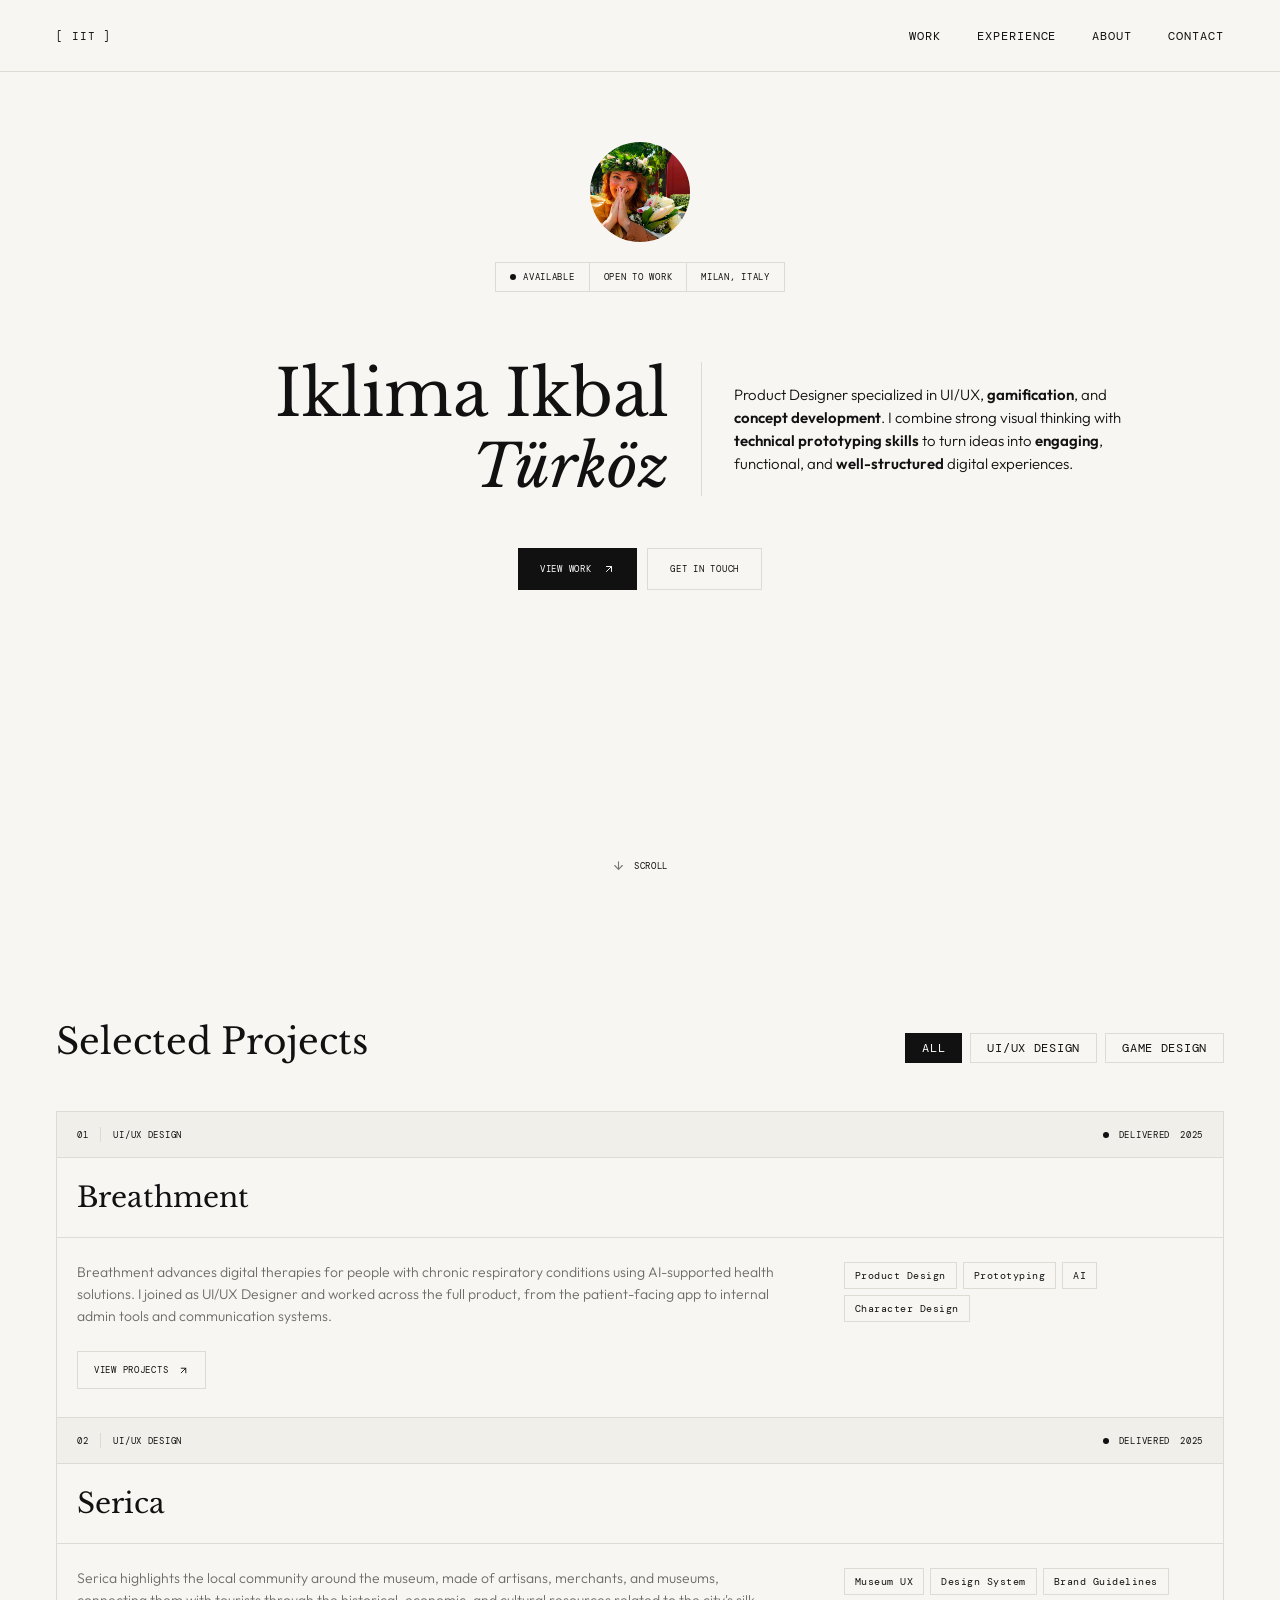
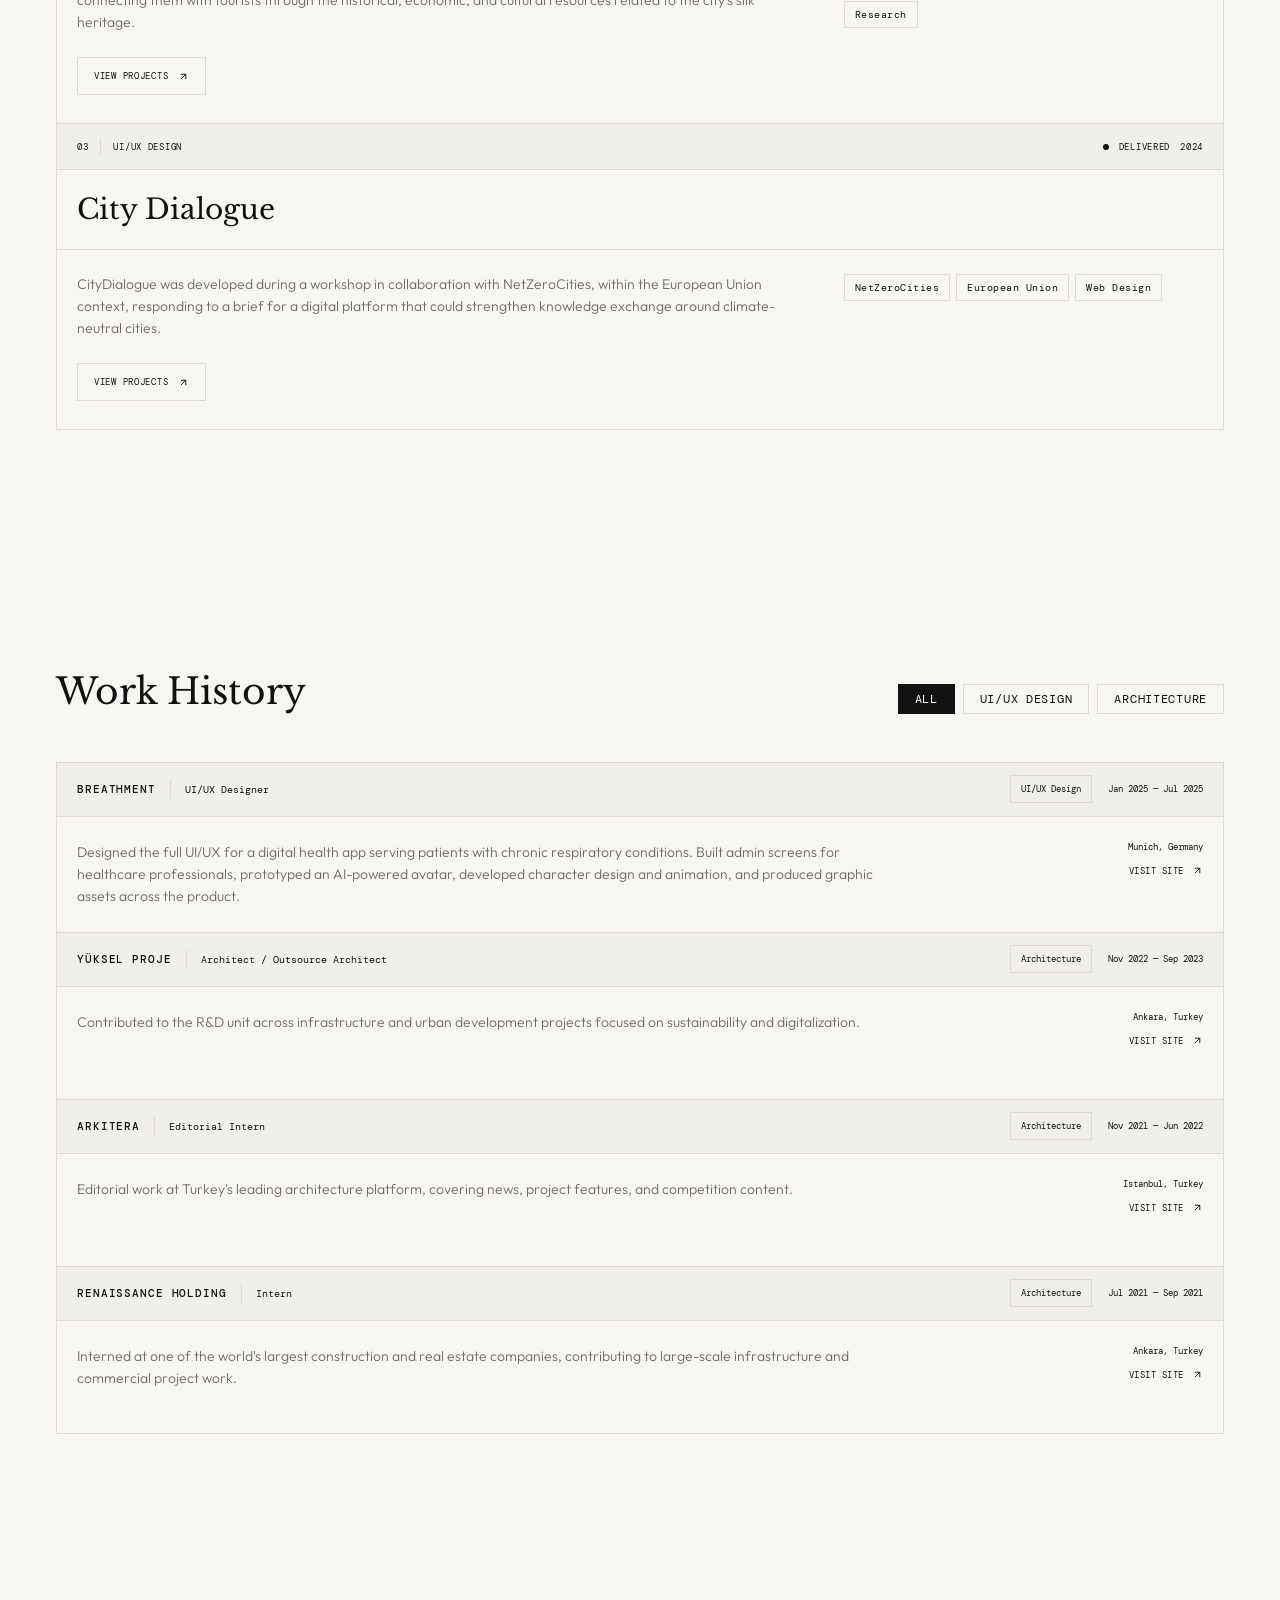
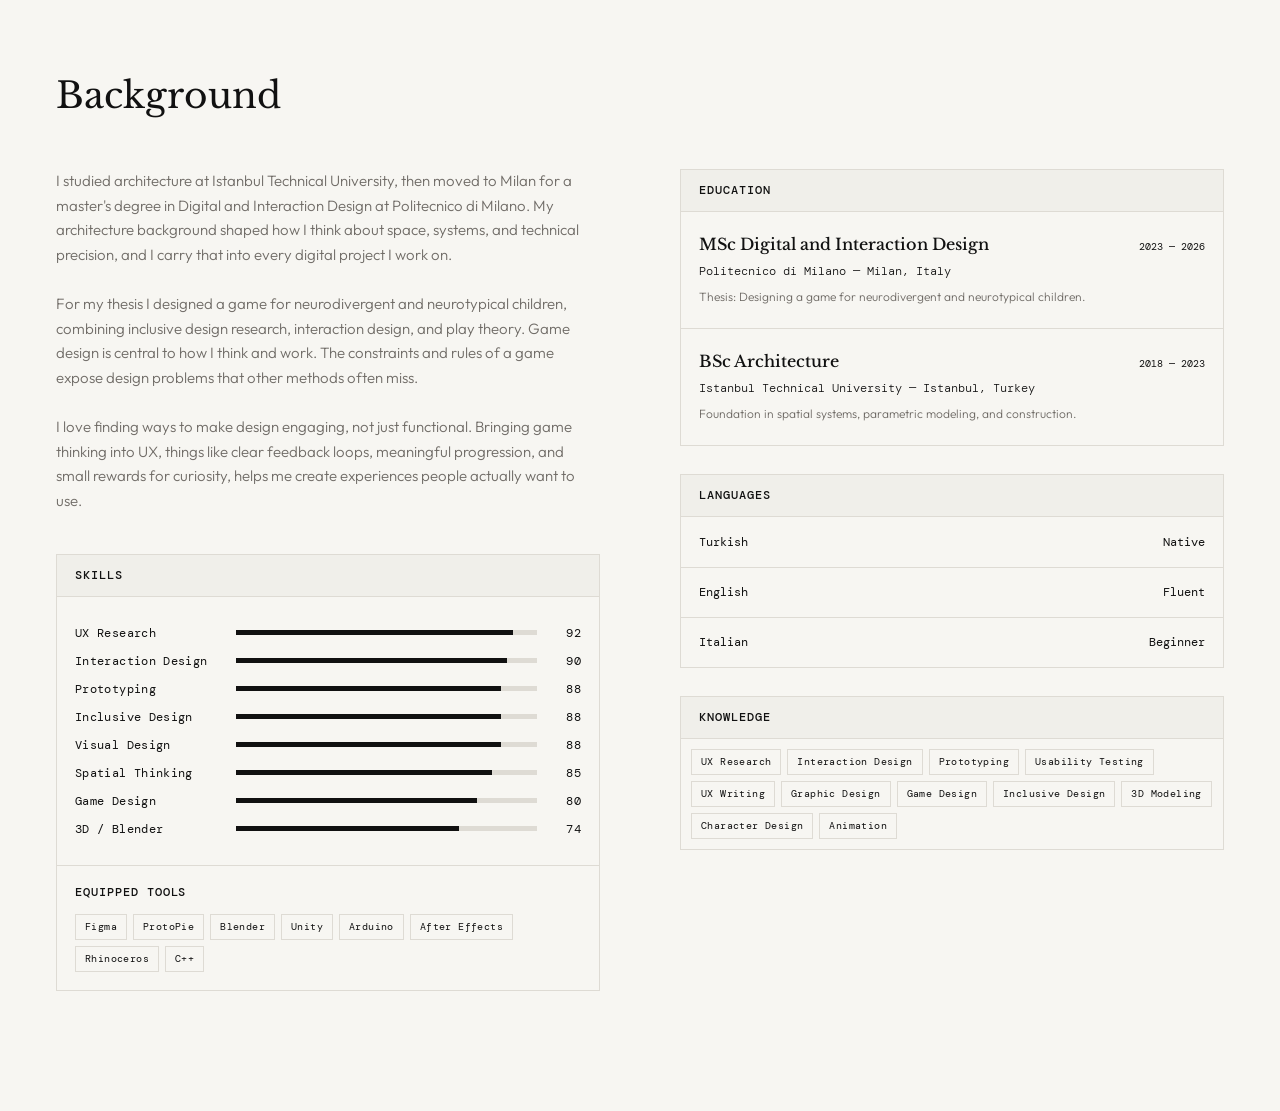
==== index.html @ 7cf670da "Background Completed" ====
<!DOCTYPE html>

<html lang="en">

<head>

  <meta charset="UTF-8">

  <meta
    name="viewport"
    content="width=device-width, initial-scale=1.0"
  >

  <title>Iklima Ikbal Türköz — Product Designer</title>


  <!-- =========================================
       GOOGLE FONTS
       DM Mono = labels, navigation, buttons
       Outfit = body text
       Libre Baskerville = large serif titles
  ========================================== -->

  <link rel="preconnect" href="https://fonts.googleapis.com">

  <link
    rel="preconnect"
    href="https://fonts.gstatic.com"
    crossorigin
  >

  <link
    href="https://fonts.googleapis.com/css2?family=DM+Mono:wght@300;400;500&family=Libre+Baskerville:ital,wght@0,400;0,700;1,400&family=Outfit:wght@300;400;500;600&display=swap"
    rel="stylesheet"
  >


  <!-- Main CSS file -->

  <link
    rel="stylesheet"
    href="css/style.css"
  >

</head>



<body>


  <!-- =========================================
       HEADER / NAVIGATION
  ========================================== -->

  <header class="site-header">

    <a
      href="#home"
      class="site-logo text-mono-small"
    >
      [ IIT ]
    </a>


    <nav class="main-nav">

      <a
        href="#projects"
        class="nav-link"
      >
        Work
      </a>

      <a
        href="#experience"
        class="nav-link"
      >
        Experience
      </a>

      <a
        href="#about"
        class="nav-link"
      >
        About
      </a>

      <a
        href="#contact"
        class="nav-link"
      >
        Contact
      </a>

    </nav>

  </header>



  <!-- =========================================
       MAIN PAGE CONTENT
  ========================================== -->

  <main>


    <!-- =========================================
         HERO SECTION
    ========================================== -->

    <section
      class="hero"
      id="home"
    >


      <!-- =========================
           PROFILE AREA
           Photo + status information
      ========================== -->

      <div class="hero-profile">

        <img
          src="images/profile.jpeg"
          alt="Portrait of Iklima Ikbal Türköz"
          class="profile-image"
        >


        <!--
          All three status labels are inside ONE box.
          The vertical lines are created with CSS.
        -->

        <div class="availability-box text-mono-meta">

          <div class="availability-item">

            <span class="status-dot"></span>

            <span>Available</span>

          </div>


          <div class="availability-item">

            Open to Work

          </div>


          <div class="availability-item">

            Milan, Italy

          </div>

        </div>

      </div>



      <!-- =========================
           HERO MAIN CONTENT
           Name | divider | description
      ========================== -->

      <div class="hero-main">


        <!-- LEFT SIDE: NAME -->

        <div class="hero-name">

          <h1 class="hero-title">

            <span class="first-name">
              Iklima Ikbal
            </span>

            <span class="last-name">
              Türköz
            </span>

          </h1>

        </div>



        <!-- CENTER VERTICAL LINE -->

        <div
          class="hero-divider"
          aria-hidden="true"
        ></div>



        <!-- RIGHT SIDE: INTRODUCTION -->

        <div class="hero-description">

          <p class="body-text">

            Product Designer specialized in UI/UX,
            <strong>gamification</strong>,
            and <strong>concept development</strong>.

            I combine strong visual thinking with
            <strong>technical prototyping skills</strong>
            to turn ideas into
            <strong>engaging</strong>,
            functional, and
            <strong>well-structured</strong>
            digital experiences.

          </p>

        </div>

      </div>



      <!-- =========================
           HERO BUTTONS
      ========================== -->

      <div class="hero-actions">


        <!-- Primary button -->

        <a
          href="#projects"
          class="button button-primary"
        >

          <span>View Work</span>

          <img
            src="images/icons/arrow-up-right.svg"
            alt=""
            class="button-icon"
          >

        </a>



        <!-- Secondary button -->

        <a
          href="#contact"
          class="button button-secondary"
        >

          <span>Get in Touch</span>

        </a>

      </div>



      <!-- =========================
           SCROLL INDICATOR
      ========================== -->

      <a
        href="#projects"
        class="scroll-indicator text-mono-meta"
      >

        <img
          src="images/icons/arrow-down.svg"
          alt=""
          class="scroll-icon"
        >

        <span>Scroll</span>

      </a>


    </section>


<!-- =========================================
     SELECTED PROJECTS SECTION
========================================== -->

<section
  class="projects-section"
  id="projects"
>

  <div class="section-container">


    <!-- =====================================
         SECTION HEADER
         Small label + title + filters
    ====================================== -->

    <div class="projects-header">

      <div class="section-heading">


        <h2 class="section-title">
          Selected Projects
        </h2>

      </div>



      <!--
        These buttons are visual only for now.
        Later we can add JavaScript filtering.
      -->

      <div class="project-filters">

        <button
          class="filter-button active"
          type="button"
        >
          All
        </button>

        <button
          class="filter-button"
          type="button"
        >
          UI/UX Design
        </button>

        <button
          class="filter-button"
          type="button"
        >
          Game Design
        </button>

      </div>

    </div>



    <!-- =====================================
         PROJECT LIST
    ====================================== -->

    <div class="project-list">


      <!-- =================================
           PROJECT 01 — BREATHMENT
      ================================== -->

    <article class="project-card">
    
        <!-- Top metadata row -->
    
        <div class="project-meta">
    
            <div class="project-category text-mono-meta">
    
                <span>01</span>
    
                <span class="meta-divider"></span>
    
                <span>UI/UX Design</span>
    
            </div>
    
    
            <div class="project-status text-mono-meta">
    
                <span class="status-dot"></span>
    
                <span>Delivered</span>
    
                <span>2025</span>
    
            </div>
    
        </div>
    
    
    
        <!-- Project title -->
    
        <div class="project-title-row">
    
            <h3 class="project-title">
                Breathment
            </h3>
    
        </div>
    
    
    
        <!-- Project description + tags -->
    
        <div class="project-content">
    
            <div class="project-description">
    
                <p>
    
                    Breathment advances digital therapies for people with
                    chronic respiratory conditions using AI-supported health
                    solutions.
    
                    I joined as UI/UX Designer and worked across the full
                    product, from the patient-facing app to internal admin
                    tools and communication systems.
    
                </p>
    
    
                <a href="#" class="project-link">
    
                    <span>View Projects</span>
    
                    <svg class="project-link-icon" viewBox="0 0 13 13" aria-hidden="true">
                        <path d="M3.79163 3.79169H9.20829V9.20835" />
                        <path d="M3.79163 9.20835L9.20829 3.79169" />
                    </svg>
    
                </a>
            </div>
    
            <!-- Project tags -->
    
            <div class="project-tags">
    
                <span class="project-tag">
                    Product Design
                </span>
    
                <span class="project-tag">
                    Prototyping
                </span>
    
                <span class="project-tag">
                    AI
                </span>
    
                <span class="project-tag">
                    Character Design
                </span>
    
            </div>
    
        </div>
    
    </article>



      <!-- =================================
           PROJECT 02 — SERICA
      ================================== -->

    <article class="project-card">
    
        <div class="project-meta">
    
            <div class="project-category text-mono-meta">
    
                <span>02</span>
    
                <span class="meta-divider"></span>
    
                <span>UI/UX Design</span>
    
            </div>
    
    
            <div class="project-status text-mono-meta">
    
                <span class="status-dot"></span>
    
                <span>Delivered</span>
    
                <span>2025</span>
    
            </div>
    
        </div>
    
    
        <div class="project-title-row">
    
            <h3 class="project-title">
                Serica
            </h3>
    
        </div>
    
    
        <div class="project-content">
    
            <div class="project-description">
    
                <p>
    
                    Serica highlights the local community around the museum,
                    made of artisans, merchants, and museums, connecting them
                    with tourists through the historical, economic, and
                    cultural resources related to the city's silk heritage.
    
                </p>
    
    
                <a href="#" class="project-link">
    
                    <span>View Projects</span>
    
                    <svg class="project-link-icon" viewBox="0 0 13 13" aria-hidden="true">
                        <path d="M3.79163 3.79169H9.20829V9.20835" />
                        <path d="M3.79163 9.20835L9.20829 3.79169" />
                    </svg>
    
                </a>
            </div>
    
            <div class="project-tags">
    
                <span class="project-tag">
                    Museum UX
                </span>
    
                <span class="project-tag">
                    Design System
                </span>
    
                <span class="project-tag">
                    Brand Guidelines
                </span>
    
                <span class="project-tag">
                    Research
                </span>
    
            </div>
    
        </div>
    
    </article>



      <!-- =================================
           PROJECT 03 — CITY DIALOGUE
      ================================== -->

    <article class="project-card">
    
        <div class="project-meta">
    
            <div class="project-category text-mono-meta">
    
                <span>03</span>
    
                <span class="meta-divider"></span>
    
                <span>UI/UX Design</span>
    
            </div>
    
    
            <div class="project-status text-mono-meta">
    
                <span class="status-dot"></span>
    
                <span>Delivered</span>
    
                <span>2024</span>
    
            </div>
    
        </div>
    
    
        <div class="project-title-row">
    
            <h3 class="project-title">
                City Dialogue
            </h3>
    
        </div>
    
    
        <div class="project-content">
    
            <div class="project-description">
    
                <p>
    
                    CityDialogue was developed during a workshop in
                    collaboration with NetZeroCities, within the European
                    Union context, responding to a brief for a digital
                    platform that could strengthen knowledge exchange around
                    climate-neutral cities.
    
                </p>
    
    
                <a href="#" class="project-link">
    
                    <span>View Projects</span>
    
                    <svg class="project-link-icon" viewBox="0 0 13 13" aria-hidden="true">
                        <path d="M3.79163 3.79169H9.20829V9.20835" />
                        <path d="M3.79163 9.20835L9.20829 3.79169" />
                    </svg>
    
                </a>
            </div>
    
            <div class="project-tags">
    
                <span class="project-tag">
                    NetZeroCities
                </span>
    
                <span class="project-tag">
                    European Union
                </span>
    
                <span class="project-tag">
                    Web Design
                </span>
    
            </div>
    
        </div>
    
    </article>
    
    
    </div>
    
    </div>
    
    </section>


<!-- =========================================
     WORK HISTORY SECTION
========================================== -->

<section
  class="experience-section"
  id="experience"
>

  <div class="section-container">


    <!-- ===============================
         SECTION HEADER
    ================================ -->

    <div class="experience-header">

      <h2 class="section-title">
        Work History
      </h2>


      <!--
        Visual filters only for now.
        Filtering logic can be added later with JavaScript.
      -->

      <div class="experience-filters">

        <button
          class="filter-button active"
          type="button"
        >
          All
        </button>

        <button
          class="filter-button"
          type="button"
        >
          UI/UX Design
        </button>

        <button
          class="filter-button"
          type="button"
        >
          Architecture
        </button>

      </div>

    </div>



    <!-- ===============================
         EXPERIENCE LIST
    ================================ -->

    <div class="experience-list">


      <!-- =============================
           EXPERIENCE 01 — BREATHMENT
      ============================== -->

      <article class="experience-item">


        <!-- Top row -->

        <div class="experience-meta">

          <div class="experience-role">

            <span class="experience-company">
              Breathment
            </span>

            <span class="experience-divider"></span>

            <span class="experience-position">
              UI/UX Designer
            </span>

          </div>


          <div class="experience-date">

            <span class="experience-tag">
              UI/UX Design
            </span>

            <span>
              Jan 2025 — Jul 2025
            </span>

          </div>

        </div>



        <!-- Bottom row -->

        <div class="experience-content">

          <p class="experience-description">

            Designed the full UI/UX for a digital health app serving
            patients with chronic respiratory conditions.

            Built admin screens for healthcare professionals,
            prototyped an AI-powered avatar, developed character design
            and animation, and produced graphic assets across the product.

          </p>


          <div class="experience-side">

            <span class="experience-location">
              Munich, Germany
            </span>

            <a
              href="#"
              class="experience-link"
            >

              <span>Visit Site</span>

<svg
  class="experience-link-icon"
  viewBox="0 0 13 13"
  aria-hidden="true"
>
  <path
    d="M3.79163 3.79169H9.20829V9.20835"
  />
  <path
    d="M3.79163 9.20835L9.20829 3.79169"
  />
</svg>
            </a>

          </div>

        </div>

      </article>



      <!-- =============================
           EXPERIENCE 02 — YÜKSEL PROJE
      ============================== -->

      <article class="experience-item">

        <div class="experience-meta">

          <div class="experience-role">

            <span class="experience-company">
              Yüksel Proje
            </span>

            <span class="experience-divider"></span>

            <span class="experience-position">
              Architect / Outsource Architect
            </span>

          </div>


          <div class="experience-date">

            <span class="experience-tag">
              Architecture
            </span>

            <span>
              Nov 2022 — Sep 2023
            </span>

          </div>

        </div>


        <div class="experience-content">

          <p class="experience-description">

            Contributed to the R&D unit across infrastructure and urban
            development projects focused on sustainability and digitalization.

          </p>


          <div class="experience-side">

            <span class="experience-location">
              Ankara, Turkey
            </span>

            <a
              href="#"
              class="experience-link"
            >

              <span>Visit Site</span>

<svg
  class="experience-link-icon"
  viewBox="0 0 13 13"
  aria-hidden="true"
>
  <path
    d="M3.79163 3.79169H9.20829V9.20835"
  />
  <path
    d="M3.79163 9.20835L9.20829 3.79169"
  />
</svg>

            </a>

          </div>

        </div>

      </article>



      <!-- =============================
           EXPERIENCE 03 — ARKITERA
      ============================== -->

      <article class="experience-item">

        <div class="experience-meta">

          <div class="experience-role">

            <span class="experience-company">
              Arkitera
            </span>

            <span class="experience-divider"></span>

            <span class="experience-position">
              Editorial Intern
            </span>

          </div>


          <div class="experience-date">

            <span class="experience-tag">
              Architecture
            </span>

            <span>
              Nov 2021 — Jun 2022
            </span>

          </div>

        </div>


        <div class="experience-content">

          <p class="experience-description">

            Editorial work at Turkey's leading architecture platform,
            covering news, project features, and competition content.

          </p>


          <div class="experience-side">

            <span class="experience-location">
              Istanbul, Turkey
            </span>

            <a
              href="#"
              class="experience-link"
            >

              <span>Visit Site</span>

<svg
  class="experience-link-icon"
  viewBox="0 0 13 13"
  aria-hidden="true"
>
  <path
    d="M3.79163 3.79169H9.20829V9.20835"
  />
  <path
    d="M3.79163 9.20835L9.20829 3.79169"
  />
</svg>

            </a>

          </div>

        </div>

      </article>



      <!-- =============================
           EXPERIENCE 04 — RENAISSANCE
      ============================== -->

      <article class="experience-item">

        <div class="experience-meta">

          <div class="experience-role">

            <span class="experience-company">
              Renaissance Holding
            </span>

            <span class="experience-divider"></span>

            <span class="experience-position">
              Intern
            </span>

          </div>


          <div class="experience-date">

            <span class="experience-tag">
              Architecture
            </span>

            <span>
              Jul 2021 — Sep 2021
            </span>

          </div>

        </div>


        <div class="experience-content">

          <p class="experience-description">

            Interned at one of the world's largest construction and real
            estate companies, contributing to large-scale infrastructure
            and commercial project work.

          </p>


          <div class="experience-side">

            <span class="experience-location">
              Ankara, Turkey
            </span>

            <a
              href="#"
              class="experience-link"
            >

              <span>Visit Site</span>

                <svg class="experience-link-icon" viewBox="0 0 13 13" aria-hidden="true">
                    <path d="M3.79163 3.79169H9.20829V9.20835" />
                    <path d="M3.79163 9.20835L9.20829 3.79169" />
                </svg>

            </a>

          </div>

        </div>

      </article>


    </div>

  </div>

</section>


<!-- =========================================
     BACKGROUND SECTION
========================================== -->

<section
  class="background-section"
  id="about"
>

  <div class="section-container">


    <!-- ===============================
         SECTION TITLE
    ================================ -->

    <h2 class="section-title background-title">
      Background
    </h2>



    <!-- ===============================
         TWO-COLUMN BACKGROUND LAYOUT

         LEFT:
         About text + skills

         RIGHT:
         Education + languages + knowledge
    ================================ -->

    <div class="background-grid">


      <!-- =====================================
           LEFT COLUMN
      ====================================== -->

      <div class="background-left">


        <!-- ===============================
             ABOUT TEXT
        ================================ -->

        <div class="about-copy">

          <p>
            I studied architecture at Istanbul Technical University,
            then moved to Milan for a master's degree in Digital and
            Interaction Design at Politecnico di Milano. My architecture
            background shaped how I think about space, systems, and
            technical precision, and I carry that into every digital
            project I work on.
          </p>

          <p>
            For my thesis I designed a game for neurodivergent and
            neurotypical children, combining inclusive design research,
            interaction design, and play theory. Game design is central
            to how I think and work. The constraints and rules of a game
            expose design problems that other methods often miss.
          </p>

          <p>
            I love finding ways to make design engaging, not just
            functional. Bringing game thinking into UX, things like
            clear feedback loops, meaningful progression, and small
            rewards for curiosity, helps me create experiences people
            actually want to use.
          </p>

        </div>



        <!-- ===============================
             SKILLS CARD
        ================================ -->

        <div class="info-card skills-card">


          <!-- Card header -->

          <div class="info-card-header">
            Skills
          </div>



          <!-- Skill rows -->

          <div class="skills-list">


            <!--
              --skill-level controls the bar width.

              This keeps the HTML structure reusable:
              only the data changes.
            -->

            <div
              class="skill-row"
              style="--skill-level: 92%;"
            >

              <span class="skill-name">
                UX Research
              </span>

              <div class="skill-track">
                <div class="skill-bar"></div>
              </div>

              <span class="skill-value">
                92
              </span>

            </div>



            <div
              class="skill-row"
              style="--skill-level: 90%;"
            >

              <span class="skill-name">
                Interaction Design
              </span>

              <div class="skill-track">
                <div class="skill-bar"></div>
              </div>

              <span class="skill-value">
                90
              </span>

            </div>



            <div
              class="skill-row"
              style="--skill-level: 88%;"
            >

              <span class="skill-name">
                Prototyping
              </span>

              <div class="skill-track">
                <div class="skill-bar"></div>
              </div>

              <span class="skill-value">
                88
              </span>

            </div>



            <div
              class="skill-row"
              style="--skill-level: 88%;"
            >

              <span class="skill-name">
                Inclusive Design
              </span>

              <div class="skill-track">
                <div class="skill-bar"></div>
              </div>

              <span class="skill-value">
                88
              </span>

            </div>



            <div
              class="skill-row"
              style="--skill-level: 88%;"
            >

              <span class="skill-name">
                Visual Design
              </span>

              <div class="skill-track">
                <div class="skill-bar"></div>
              </div>

              <span class="skill-value">
                88
              </span>

            </div>



            <div
              class="skill-row"
              style="--skill-level: 85%;"
            >

              <span class="skill-name">
                Spatial Thinking
              </span>

              <div class="skill-track">
                <div class="skill-bar"></div>
              </div>

              <span class="skill-value">
                85
              </span>

            </div>



            <div
              class="skill-row"
              style="--skill-level: 80%;"
            >

              <span class="skill-name">
                Game Design
              </span>

              <div class="skill-track">
                <div class="skill-bar"></div>
              </div>

              <span class="skill-value">
                80
              </span>

            </div>



            <div
              class="skill-row"
              style="--skill-level: 74%;"
            >

              <span class="skill-name">
                3D / Blender
              </span>

              <div class="skill-track">
                <div class="skill-bar"></div>
              </div>

              <span class="skill-value">
                74
              </span>

            </div>

          </div>



          <!-- ===============================
               TOOLS
          ================================ -->

          <div class="tools-area">

            <h3 class="card-subheading">
              Equipped Tools
            </h3>

            <div class="tag-list">

              <span class="info-tag">Figma</span>
              <span class="info-tag">ProtoPie</span>
              <span class="info-tag">Blender</span>
              <span class="info-tag">Unity</span>
              <span class="info-tag">Arduino</span>
              <span class="info-tag">After Effects</span>
              <span class="info-tag">Rhinoceros</span>
              <span class="info-tag">C++</span>

            </div>

          </div>

        </div>

      </div>



      <!-- =====================================
           RIGHT COLUMN
      ====================================== -->

      <div class="background-right">


        <!-- =================================
             EDUCATION
        ================================== -->

        <div class="info-card">

          <div class="info-card-header">
            Education
          </div>


          <div class="education-list">


            <!-- Education item 01 -->

            <article class="education-item">

              <div class="education-heading">

                <h3>
                  MSc Digital and Interaction Design
                </h3>

                <span class="education-year">
                  2023 — 2026
                </span>

              </div>


              <p class="education-school">
                Politecnico di Milano — Milan, Italy
              </p>

              <p class="education-description">
                Thesis: Designing a game for neurodivergent and
                neurotypical children.
              </p>

            </article>



            <!-- Education item 02 -->

            <article class="education-item">

              <div class="education-heading">

                <h3>
                  BSc Architecture
                </h3>

                <span class="education-year">
                  2018 — 2023
                </span>

              </div>


              <p class="education-school">
                Istanbul Technical University — Istanbul, Turkey
              </p>

              <p class="education-description">
                Foundation in spatial systems, parametric modeling,
                and construction.
              </p>

            </article>

          </div>

        </div>



        <!-- =================================
             LANGUAGES
        ================================== -->

        <div class="info-card">

          <div class="info-card-header">
            Languages
          </div>


          <div class="language-list">

            <div class="language-row">

              <span>
                Turkish
              </span>

              <span>
                Native
              </span>

            </div>


            <div class="language-row">

              <span>
                English
              </span>

              <span>
                Fluent
              </span>

            </div>


            <div class="language-row">

              <span>
                Italian
              </span>

              <span>
                Beginner
              </span>

            </div>

          </div>

        </div>



        <!-- =================================
             KNOWLEDGE
        ================================== -->

        <div class="info-card">

          <div class="info-card-header">
            Knowledge
          </div>


          <div class="knowledge-content">

            <div class="tag-list">

              <span class="info-tag">UX Research</span>
              <span class="info-tag">Interaction Design</span>
              <span class="info-tag">Prototyping</span>
              <span class="info-tag">Usability Testing</span>
              <span class="info-tag">UX Writing</span>
              <span class="info-tag">Graphic Design</span>
              <span class="info-tag">Game Design</span>
              <span class="info-tag">Inclusive Design</span>
              <span class="info-tag">3D Modeling</span>
              <span class="info-tag">Character Design</span>
              <span class="info-tag">Animation</span>

            </div>

          </div>

        </div>

      </div>

    </div>

  </div>

</section>


  </main>


</body>

</html>
---- css/style.css ----
/* ==========================================================
   01 — DESIGN VARIABLES

   Global project values live here.
   Fonts, colors, maximum widths etc.

   Changing a value here can affect the entire website.
========================================================== */

:root {

  /* ---------- FONT FAMILIES ---------- */

  --font-serif: "Libre Baskerville", serif;
  --font-sans: "Outfit", sans-serif;
  --font-mono: "DM Mono", monospace;


  /* ---------- COLORS ---------- */

  --color-background: #f7f6f2;
  --color-text: #111111;
  --color-muted: #111111;
  --color-border: #dedbd4;
  --color-white: #ffffff;
  --color-card-header: #F0EFEA;


  /* ---------- LAYOUT ---------- */

  --page-padding: 56px;
  --content-width: 1180px;

}



/* ==========================================================
   02 — BASIC RESET

   Removes browser default styling that can create
   unexpected spacing.
========================================================== */

* {
  box-sizing: border-box;
}


html {
  scroll-behavior: smooth;
}


body {

  margin: 0;

  background-color: var(--color-background);

  color: var(--color-text);

  font-family: var(--font-sans);

}


a {

  color: inherit;

  text-decoration: none;

}


img {

  display: block;

}



/* ==========================================================
   03 — TYPOGRAPHY SYSTEM

   These are reusable typography classes.

   Instead of connecting one font size directly to one
   specific element, we create reusable text styles.
========================================================== */


/* Small DM Mono
   Used for logo / initials */

.text-mono-small {

  font-family: var(--font-mono);

  font-size: 11px;

  font-weight: 400;

  letter-spacing: 0.08em;

  text-transform: uppercase;

}


/* Very small DM Mono
   Used for status information and scroll */

.text-mono-meta {

  font-family: var(--font-mono);

  font-size: 9px;

  font-weight: 400;

  letter-spacing: 0.08em;

  text-transform: uppercase;

}


/* Standard body copy
   Uses Outfit */

.body-text {

  margin: 0;

  font-family: var(--font-sans);

  font-size: 15px;

  font-weight: 300;

  line-height: 1.55;

}


.body-text strong {

  font-weight: 600;

}



/* ==========================================================
   04 — HEADER
========================================================== */

.site-header {
  width: 100%;
  height: 72px;

  padding-left: var(--page-padding);
  padding-right: var(--page-padding);

  display: flex;
  align-items: center;
  justify-content: space-between;

  /* Keep the navigation visible while scrolling */
  position: sticky;
  top: 0;

  /* Make sure it stays above the page content */
  z-index: 1000;

  /* Prevent content from being visible behind the navbar */
  background-color: var(--color-background);

  /* Very subtle line from the Figma design */
  border-bottom: 1px solid var(--color-border);
}


/* Logo / initials on the left */

.site-logo {

  white-space: nowrap;

}


/* Navigation container */

.main-nav {

  display: flex;

  align-items: center;

  gap: 36px;

}


/* Individual navigation items */

.nav-link {

  font-family: var(--font-mono);

  font-size: 12px;

  font-weight: 400;

  letter-spacing: 0.08em;

  text-transform: uppercase;

  transition: opacity 0.2s ease;

}


.nav-link:hover {

  opacity: 0.5;

}



/* ==========================================================
   05 — HERO SECTION

   The entire first screen.
========================================================== */

.hero {

  width: 100%;

  min-height: calc(100vh - 72px);

  padding:

    70px

    var(--page-padding)

    28px;

  display: flex;

  flex-direction: column;

  align-items: center;

}



/* ==========================================================
   06 — PROFILE + AVAILABILITY
========================================================== */

.hero-profile {

  display: flex;

  flex-direction: column;

  align-items: center;

}



/* Circular profile image */

.profile-image {

  width: 100px;

  height: 100px;

  border-radius: 50%;

  object-fit: cover;

}



/* ----------------------------------------------------------
   AVAILABILITY BOX

   Important:
   All three items are inside ONE rectangle.

   AVAILABLE | OPEN TO WORK | MILAN, ITALY
---------------------------------------------------------- */



.availability-box {

  margin-top: 20px;

  display: flex;

  align-items: stretch;

  border: 1px solid var(--color-border);

}


/* Each individual item */

.availability-item {

  min-height: 28px;

  padding: 0 14px;

  display: flex;

  align-items: center;

  justify-content: center;

  gap: 7px;

  white-space: nowrap;

}


/* Creates vertical divider between items */

.availability-item + .availability-item {

  border-left: 1px solid var(--color-border);

}


/* Small dot before AVAILABLE */

.status-dot {

  width: 6px;

  height: 6px;

  background-color: var(--color-text);

  border-radius: 50%;

  flex-shrink: 0;

}



/* ==========================================================
   07 — HERO MAIN CONTENT

   Layout:

   NAME        |      DESCRIPTION

   This grid controls the relationship between
   the name, vertical line and body copy.
========================================================== */

.hero-main {
  width: 100%;
  max-width: var(--content-width);

  margin-top: 70px;

  display: grid;

  /*
    Left column takes the space it needs.
    Middle column is the divider.
    Right column holds the description.
  */

  grid-template-columns:
    minmax(0, 1fr)
    1px
    minmax(360px, 0.8fr);

  column-gap: 32px;

  align-items: center;
}

/* ==========================================================
   08 — HERO NAME
========================================================== */

.hero-name {
  width: fit-content;

  justify-self: end;
}



/* Main H1 */

.hero-title {

  margin: 0;

  font-family: var(--font-serif);

  font-weight: 400;

  line-height: 0.98;

}



/* "Iklima Ikbal"

   Kept on one line on desktop.
*/

.first-name {

  display: block;

  white-space: nowrap;

  font-size: clamp(52px, 5vw, 78px);

}



/* "Türköz"

   Important:
   It is aligned to the RIGHT side of
   the same name container.
*/

.last-name {

  display: block;

  margin-top: 12px;

  text-align: right;

  font-size: clamp(48px, 4.6vw, 72px);

  font-style: italic;

  color: var(--color-muted);

}



/* ==========================================================
   09 — VERTICAL DIVIDER

   The line between name and description.
========================================================== */

.hero-divider {

  width: 1px;

  height: 134px;

  background-color: var(--color-border);

}



/* ==========================================================
   10 — HERO DESCRIPTION
========================================================== */

.hero-description {

  max-width: 410px;

}



/* ==========================================================
   11 — HERO ACTION BUTTONS
========================================================== */

.hero-actions {

  margin-top: 52px;

  display: flex;

  align-items: center;

  gap: 10px;

}



/* Shared button properties */

.button {

  min-height: 42px;

  padding: 0 22px;

  display: inline-flex;

  align-items: center;

  justify-content: center;

  gap: 12px;

  font-family: var(--font-mono);

  font-size: 9px;

  font-weight: 400;

  letter-spacing: 0.08em;

  text-transform: uppercase;

  transition:

    opacity 0.2s ease,

    background-color 0.2s ease;

}



/* Black button */

.button-primary {

  background-color: var(--color-text);

  color: var(--color-white);

}



/* White / outlined button */

.button-secondary {

  border: 1px solid var(--color-border);

}



/* SVG icon inside button */

.button-icon {

  width: 12px;

  height: 12px;

}



/* Button hover */

.button:hover {

  opacity: 0.65;

}



/* ==========================================================
   12 — SCROLL INDICATOR
========================================================== */

.scroll-indicator {

  margin-top: auto;

  padding-top: 50px;

  display: flex;

  align-items: center;

  gap: 9px;

  transition: opacity 0.2s ease;

}


.scroll-indicator:hover {

  opacity: 0.5;

}


/* Down arrow SVG */

.scroll-icon {

  width: 13px;

  height: 13px;

}



/* ==========================================================
   13 — TABLET / SMALL SCREEN

   We will improve responsive behavior later.
   For now this prevents the desktop design from breaking.
========================================================== */

@media (max-width: 900px) {

  :root {

    --page-padding: 28px;

  }


  .hero-main {

    grid-template-columns: 1fr;

    max-width: 640px;

    row-gap: 30px;

  }


  .hero-divider {

    width: 100%;

    height: 1px;

  }


  .hero-description {

    max-width: 100%;

  }


  .first-name {

    white-space: normal;

  }

  .projects-header {
  align-items: flex-start;
  flex-direction: column;
  gap: 24px;
}


.project-content {

  grid-template-columns: 1fr;

  row-gap: 28px;

}

.background-grid {
  grid-template-columns: 1fr;

  row-gap: 48px;
}


.about-copy {
  max-width: 100%;
}



}



/* ==========================================================
   14 — MOBILE

   This is only a basic first version.
   We will design the real mobile layout later.
========================================================== */

@media (max-width: 600px) {

  :root {

    --page-padding: 20px;

  }


  .site-header {

    height: auto;

    padding-top: 20px;

    padding-bottom: 20px;

  }


  .main-nav {

    gap: 15px;

  }


  .nav-link {

    font-size: 7px;

  }


  .hero {

    padding-top: 50px;

  }


  .availability-item {

    padding-left: 8px;

    padding-right: 8px;

  }


  .text-mono-meta {

    font-size: 7px;

  }


  .first-name {

    font-size: 46px;

  }


  .last-name {

    font-size: 42px;

  }

.projects-section {

  padding-top: 80px;

}


.project-filters {

  width: 100%;

  flex-wrap: wrap;

}


.project-meta {

  padding-left: 14px;
  padding-right: 14px;

}


.project-title-row {

  padding-left: 14px;
  padding-right: 14px;

}


.project-content {

  padding-left: 14px;
  padding-right: 14px;

}

.background-section {
  padding-top: 80px;
}


.skill-row {
  grid-template-columns:
    110px
    minmax(70px, 1fr)
    24px;

  column-gap: 10px;
}


.education-heading {
  align-items: flex-start;

  flex-direction: column;

  gap: 8px;
}

}

/* ==========================================================
   15 — SELECTED PROJECTS SECTION
========================================================== */

.projects-section {

  width: 100%;

  padding:
    120px
    var(--page-padding);

}



/* Main content width

   We reuse the same width logic used in the hero.
*/

.section-container {

  width: 100%;

  max-width: var(--content-width);

  margin: 0 auto;

}



/* ==========================================================
   16 — PROJECTS HEADER

   Left:
   [02] WORK
   Selected Projects

   Right:
   Filter buttons
========================================================== */

.projects-header {

  display: flex;

  align-items: flex-end;

  justify-content: space-between;

  margin-bottom: 48px;

}






/* Main section title */

.section-title {

  margin: 0;

  font-family: var(--font-serif);

  font-size: 36px;

  font-weight: 400;

  line-height: 1.2;

}



/* ==========================================================
   17 — FILTER BUTTONS
========================================================== */

.project-filters {

  display: flex;

  align-items: center;

  gap: 8px;

}



/* Shared filter button */

.filter-button {

  min-height: 30px;

  padding: 0 16px;

  border: 1px solid var(--color-border);

  background-color: transparent;

  color: var(--color-text);

  font-family: var(--font-mono);

  font-size: 12px;

  letter-spacing: 0.06em;

  text-transform: uppercase;

  cursor: pointer;

}



/* Active filter */

.filter-button.active {

  background-color: var(--color-text);

  color: var(--color-white);

  border-color: var(--color-text);

}



/* ==========================================================
   18 — PROJECT LIST
========================================================== */

.project-list {

  width: 100%;

  border-top: 1px solid var(--color-border);

  border-left: 1px solid var(--color-border);

  border-right: 1px solid var(--color-border);

}



/* ==========================================================
   19 — PROJECT CARD

   Each project uses the SAME HTML structure.

   This is one of the most important reusable patterns
   in this section.
========================================================== */

.project-card {

  width: 100%;

  border-bottom: 1px solid var(--color-border);

}



/* ==========================================================
   20 — PROJECT META ROW

   Example:

   01 | UI/UX DESIGN                ● DELIVERED 2025
========================================================== */

.project-meta {

  min-height: 46px;

  padding:
    0
    20px;

  display: flex;

  align-items: center;

  justify-content: space-between;

  border-bottom: 1px solid var(--color-border);

  

}



/* Left metadata */

.project-category {

  display: flex;

  align-items: center;

  gap: 12px;

}



/* Small vertical line */

.meta-divider {

  width: 1px;

  height: 15px;

  background-color: var(--color-border);

}



/* Right metadata */

.project-status {

  display: flex;

  align-items: center;

  gap: 10px;

}



/* ==========================================================
   21 — PROJECT TITLE
========================================================== */

.project-title-row {

  padding:
    22px
    20px;

  border-bottom: 1px solid var(--color-border);

}



/* Project title uses Libre Baskerville */

.project-title {

  margin: 0;

  font-family: var(--font-serif);

  font-size: 28px;

  font-weight: 400;

}



/* ==========================================================
   22 — PROJECT CONTENT

   Left:
   description + button

   Right:
   tags
========================================================== */

.project-content {

  padding:
    24px
    20px
    28px;

  display: grid;

  grid-template-columns:
    minmax(0, 1.6fr)
    minmax(280px, 0.8fr);

  column-gap: 48px;

}



/* ==========================================================
   23 — PROJECT DESCRIPTION
========================================================== */

.project-description {

  max-width: 700px;

}



.project-description p {

  margin:
    0
    0
    24px;

  font-family: var(--font-sans);

  font-size: 14px;

  font-weight: 300;

  line-height: 1.55;

  color: #6f6b66;

}



/* ==========================================================
   24 — PROJECT LINK BUTTON
========================================================== */

.project-link {

  min-height: 38px;

  padding: 0 16px;

  display: inline-flex;

  align-items: center;

  gap: 10px;

  border: 1px solid var(--color-border);

  font-family: var(--font-mono);

  font-size: 9px;

  letter-spacing: 0.08em;

  text-transform: uppercase;

  transition:
    background-color 0.2s ease,
    color 0.2s ease;

}



/* Project link SVG */

.project-link-icon {
  width: 11px;
  height: 11px;

  fill: none;
  stroke: currentColor;

  stroke-width: 1.08333;
  stroke-linecap: round;
  stroke-linejoin: round;

  flex-shrink: 0;
}



/* Hover */

.project-link:hover {

  background-color: var(--color-text);

  color: var(--color-white);

}



/* ==========================================================
   25 — PROJECT TAGS
========================================================== */

.project-tags {

  display: flex;

  align-content: flex-start;

  align-items: flex-start;

  flex-wrap: wrap;

  gap: 6px;

}



/* Individual tag */

.project-tag {

  min-height: 27px;

  padding:
    0
    10px;

  display: inline-flex;

  align-items: center;

  border: 1px solid var(--color-border);

  font-family: var(--font-mono);

  font-size: 10px;

  letter-spacing: 0.05em;

}

.project-meta {
  background-color: #F0EFEA;
}

/* ==========================================================
   26 — WORK HISTORY SECTION
========================================================== */

.experience-section {
  width: 100%;

  padding:
    120px
    var(--page-padding);
}


/* ==========================================================
   27 — WORK HISTORY HEADER
========================================================== */

.experience-header {
  display: flex;
  align-items: flex-end;
  justify-content: space-between;

  margin-bottom: 48px;
}


.experience-filters {
  display: flex;
  align-items: center;

  gap: 8px;
}


/* ==========================================================
   28 — EXPERIENCE LIST
========================================================== */

.experience-list {
  width: 100%;

  border-top: 1px solid var(--color-border);
  border-left: 1px solid var(--color-border);
  border-right: 1px solid var(--color-border);
}


/* ==========================================================
   29 — EXPERIENCE ITEM
========================================================== */

.experience-item {
  width: 100%;

  border-bottom: 1px solid var(--color-border);
}


/* ==========================================================
   30 — EXPERIENCE TOP ROW
========================================================== */

.experience-meta {
  min-height: 54px;

  padding:
    0
    20px;

  display: flex;
  align-items: center;
  justify-content: space-between;

  background-color:  #F0EFEA;

  border-bottom: 1px solid var(--color-border);
}


.experience-role {
  display: flex;
  align-items: center;

  gap: 14px;
}


.experience-company {
  font-family: var(--font-mono);

  font-size: 11px;
  font-weight: 500;

  letter-spacing: 0.08em;

  text-transform: uppercase;
}


.experience-divider {
  width: 1px;
  height: 19px;

  background-color: var(--color-border);
}


.experience-position {
  font-family: var(--font-mono);

  font-size: 10px;

  color: var(--color-muted);
}


.experience-date {
  display: flex;
  align-items: center;

  gap: 16px;

  font-family: var(--font-mono);

  font-size: 9px;

  color: var(--color-muted);
}


.experience-tag {
  min-height: 28px;

  padding:
    0
    10px;

  display: inline-flex;
  align-items: center;

  border: 1px solid var(--color-border);

  color: var(--color-muted);
}


/* ==========================================================
   31 — EXPERIENCE CONTENT ROW
========================================================== */

.experience-content {
  min-height: 112px;

  padding:
    24px
    20px;

  display: grid;

  grid-template-columns:
    minmax(0, 1fr)
    minmax(180px, 0.25fr);

  column-gap: 48px;

  align-items: start;
}


.experience-description {
  max-width: 820px;

  margin: 0;

  font-family: var(--font-sans);

  font-size: 14px;
  font-weight: 300;

  line-height: 1.6;

  color: #6f6b66;
}


/* ==========================================================
   32 — LOCATION + VISIT LINK
========================================================== */

.experience-side {
  display: flex;
  flex-direction: column;
  align-items: flex-end;

  gap: 12px;

  font-family: var(--font-mono);

  font-size: 9px;

  color: var(--color-muted);

  text-align: right;
}


.experience-link {
  display: inline-flex;
  align-items: center;

  gap: 8px;

  text-transform: uppercase;

  letter-spacing: 0.06em;

  transition: opacity 0.2s ease;
}


.experience-link:hover {
  opacity: 0.5;
}


.experience-link-icon {
  width: 11px;
  height: 11px;

  fill: none;
  stroke: currentColor;

  stroke-width: 1.08333;
  stroke-linecap: round;
  stroke-linejoin: round;

  flex-shrink: 0;
}

/* ==========================================================
   33 — BACKGROUND SECTION
========================================================== */

.background-section {
  width: 100%;

  padding:
    120px
    var(--page-padding);
}


.background-title {
  margin-bottom: 52px;
}



/* ==========================================================
   34 — BACKGROUND MAIN GRID

   Desktop structure:

   LEFT COLUMN      RIGHT COLUMN
   About            Education
   Skills           Languages
                    Knowledge
========================================================== */

.background-grid {
  display: grid;

  grid-template-columns:
    minmax(0, 1fr)
    minmax(0, 1fr);

  column-gap: 80px;

  align-items: start;
}



/* ==========================================================
   35 — LEFT / RIGHT COLUMNS
========================================================== */

.background-left,
.background-right {
  min-width: 0;
}


.background-left {
  display: flex;

  flex-direction: column;

  gap: 40px;
}


.background-right {
  display: flex;

  flex-direction: column;

  gap: 28px;
}



/* ==========================================================
   36 — ABOUT TEXT
========================================================== */

.about-copy {
  max-width: 560px;
}


.about-copy p {
  margin:
    0
    0
    24px;

  font-family: var(--font-sans);

  font-size: 15px;

  font-weight: 300;

  line-height: 1.65;

  color: #6f6b66;
}


.about-copy p:last-child {
  margin-bottom: 0;
}



/* ==========================================================
   37 — SHARED INFORMATION CARD

   Used by:
   Skills
   Education
   Languages
   Knowledge

   Reusing one card class avoids duplicated CSS.
========================================================== */

.info-card {
  width: 100%;

  border:
    1px
    solid
    var(--color-border);
}



/* Light header row */

.info-card-header {
  min-height: 42px;

  padding:
    0
    18px;

  display: flex;

  align-items: center;

  background-color: var(--color-card-header);

  border-bottom:
    1px
    solid
    var(--color-border);

  font-family: var(--font-mono);

  font-size: 12px;

  font-weight: 500;

  letter-spacing: 0.08em;

  text-transform: uppercase;
}




/* ==========================================================
   38 — SKILLS
========================================================== */

.skills-list {
  padding:
    22px
    18px;
}



/*
   Each skill uses three columns:

   NAME | PROGRESS BAR | VALUE
*/

.skill-row {
  display: grid;

  grid-template-columns:
    145px
    minmax(100px, 1fr)
    28px;

  align-items: center;

  column-gap: 16px;

  min-height: 28px;

  font-family: var(--font-mono);

  font-size: 12px;

  letter-spacing: 0.03em;
}


.skill-name {
  white-space: nowrap;
}



/* Empty background of the progress bar */

.skill-track {
  width: 100%;

  height: 5px;

  background-color: var(--color-border);

  overflow: hidden;
}



/*
   The width comes from:

   style="--skill-level: 92%;"

   inside the HTML.
*/

.skill-bar {
  width: var(--skill-level);

  height: 100%;

  background-color: var(--color-text);
}


.skill-value {
  text-align: right;
}



/* ==========================================================
   39 — TOOLS AREA
========================================================== */

.tools-area {
  padding:
    18px;

  border-top:
    1px
    solid
    var(--color-border);
}


.card-subheading {
  margin:
    0
    0
    14px;

  font-family: var(--font-mono);

  font-size: 12px;

  font-weight: 500;

  letter-spacing: 0.08em;

  text-transform: uppercase;
}



/* ==========================================================
   40 — REUSABLE TAG SYSTEM

   Used for both:
   Equipped Tools
   Knowledge

   One component = less duplicated CSS.
========================================================== */

.tag-list {
  display: flex;

  flex-wrap: wrap;

  gap: 6px;
}


.info-tag {
  min-height: 26px;

  padding:
    0
    9px;

  display: inline-flex;

  align-items: center;

  border:
    1px
    solid
    var(--color-border);

  font-family: var(--font-mono);

  font-size: 10px;

  letter-spacing: 0.04em;
}



/* ==========================================================
   41 — EDUCATION
========================================================== */

.education-item {
  padding:
    22px
    18px;
}


.education-item + .education-item {
  border-top:
    1px
    solid
    var(--color-border);
}


.education-heading {
  display: flex;

  justify-content: space-between;

  align-items: baseline;

  gap: 20px;
}


.education-heading h3 {
  margin: 0;

  font-family: var(--font-serif);

  font-size: 16px;

  font-weight: 500;

  line-height: 1.3;
}


.education-year {
  flex-shrink: 0;

  font-family: var(--font-mono);

  font-size: 10px;
}


.education-school {
  margin:
    8px
    0
    0;

  font-family: var(--font-mono);

  font-size: 12px;

  font-weight: 360;
}


.education-description {
  margin:
    9px
    0
    0;

  font-family: var(--font-sans);

  font-size: 12px;

  font-weight: 300;

  line-height: 1.5;

  color: #6f6b66;
}



/* ==========================================================
   42 — LANGUAGES
========================================================== */

.language-row {
  min-height: 50px;

  padding:
    0
    18px;

  display: flex;

  align-items: center;

  justify-content: space-between;

  font-family: var(--font-mono);

  font-size: 12px;
}


.language-row + .language-row {
  border-top:
    1px
    solid
    var(--color-border);
}



/* ==========================================================
   43 — KNOWLEDGE
========================================================== */

.knowledge-content {
  padding:
    10px;
}
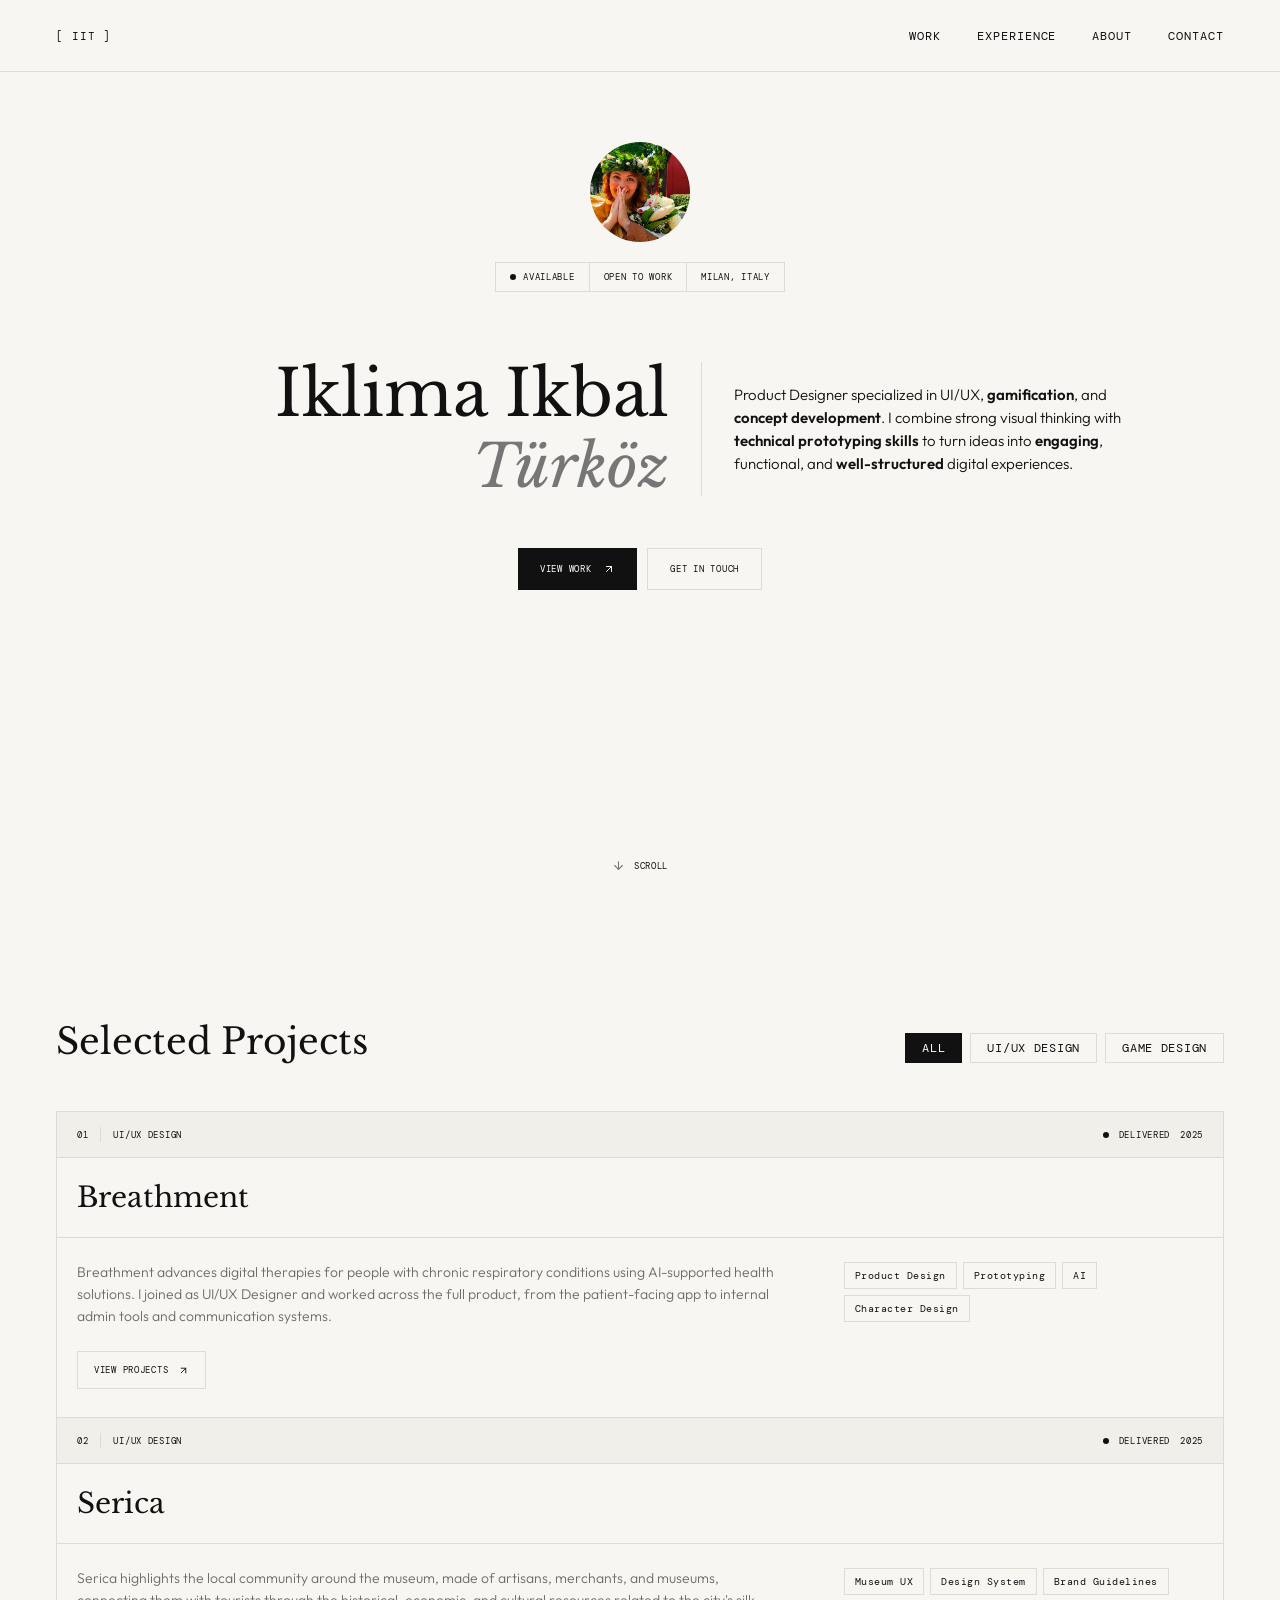
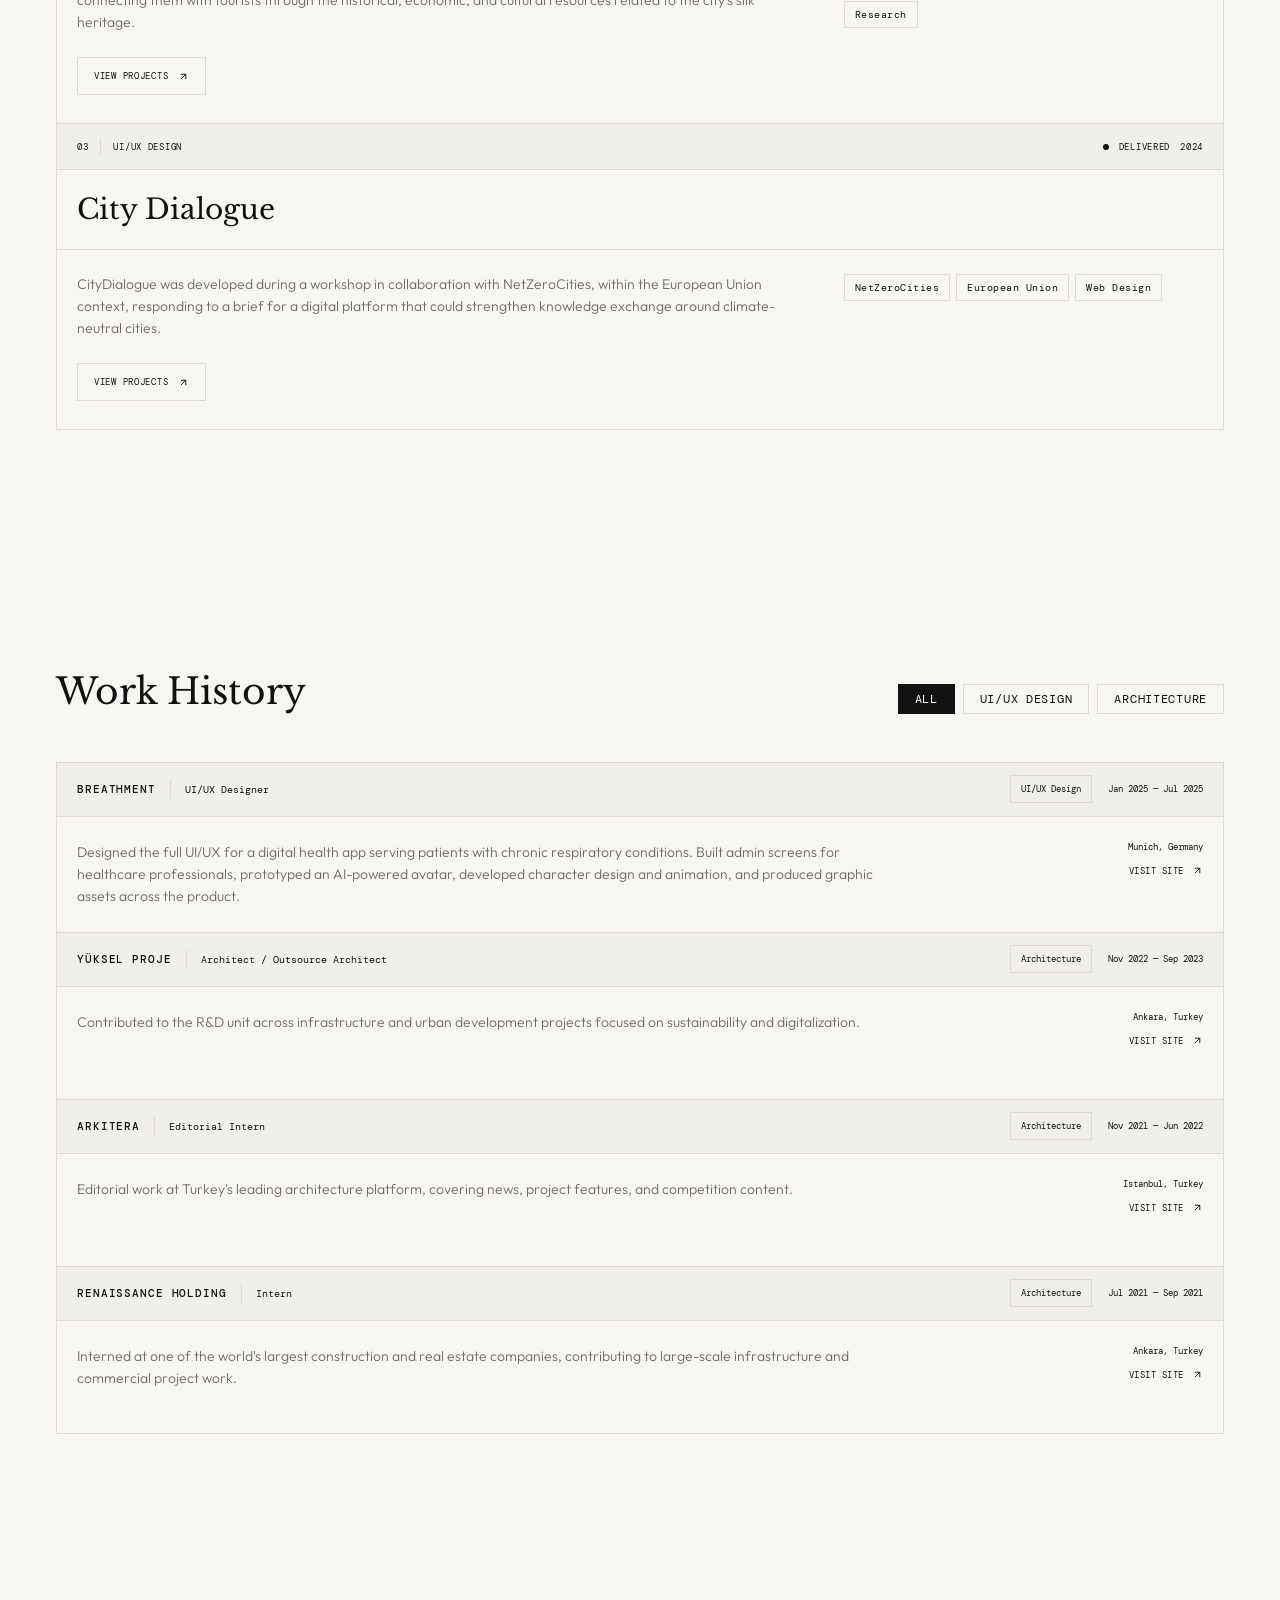
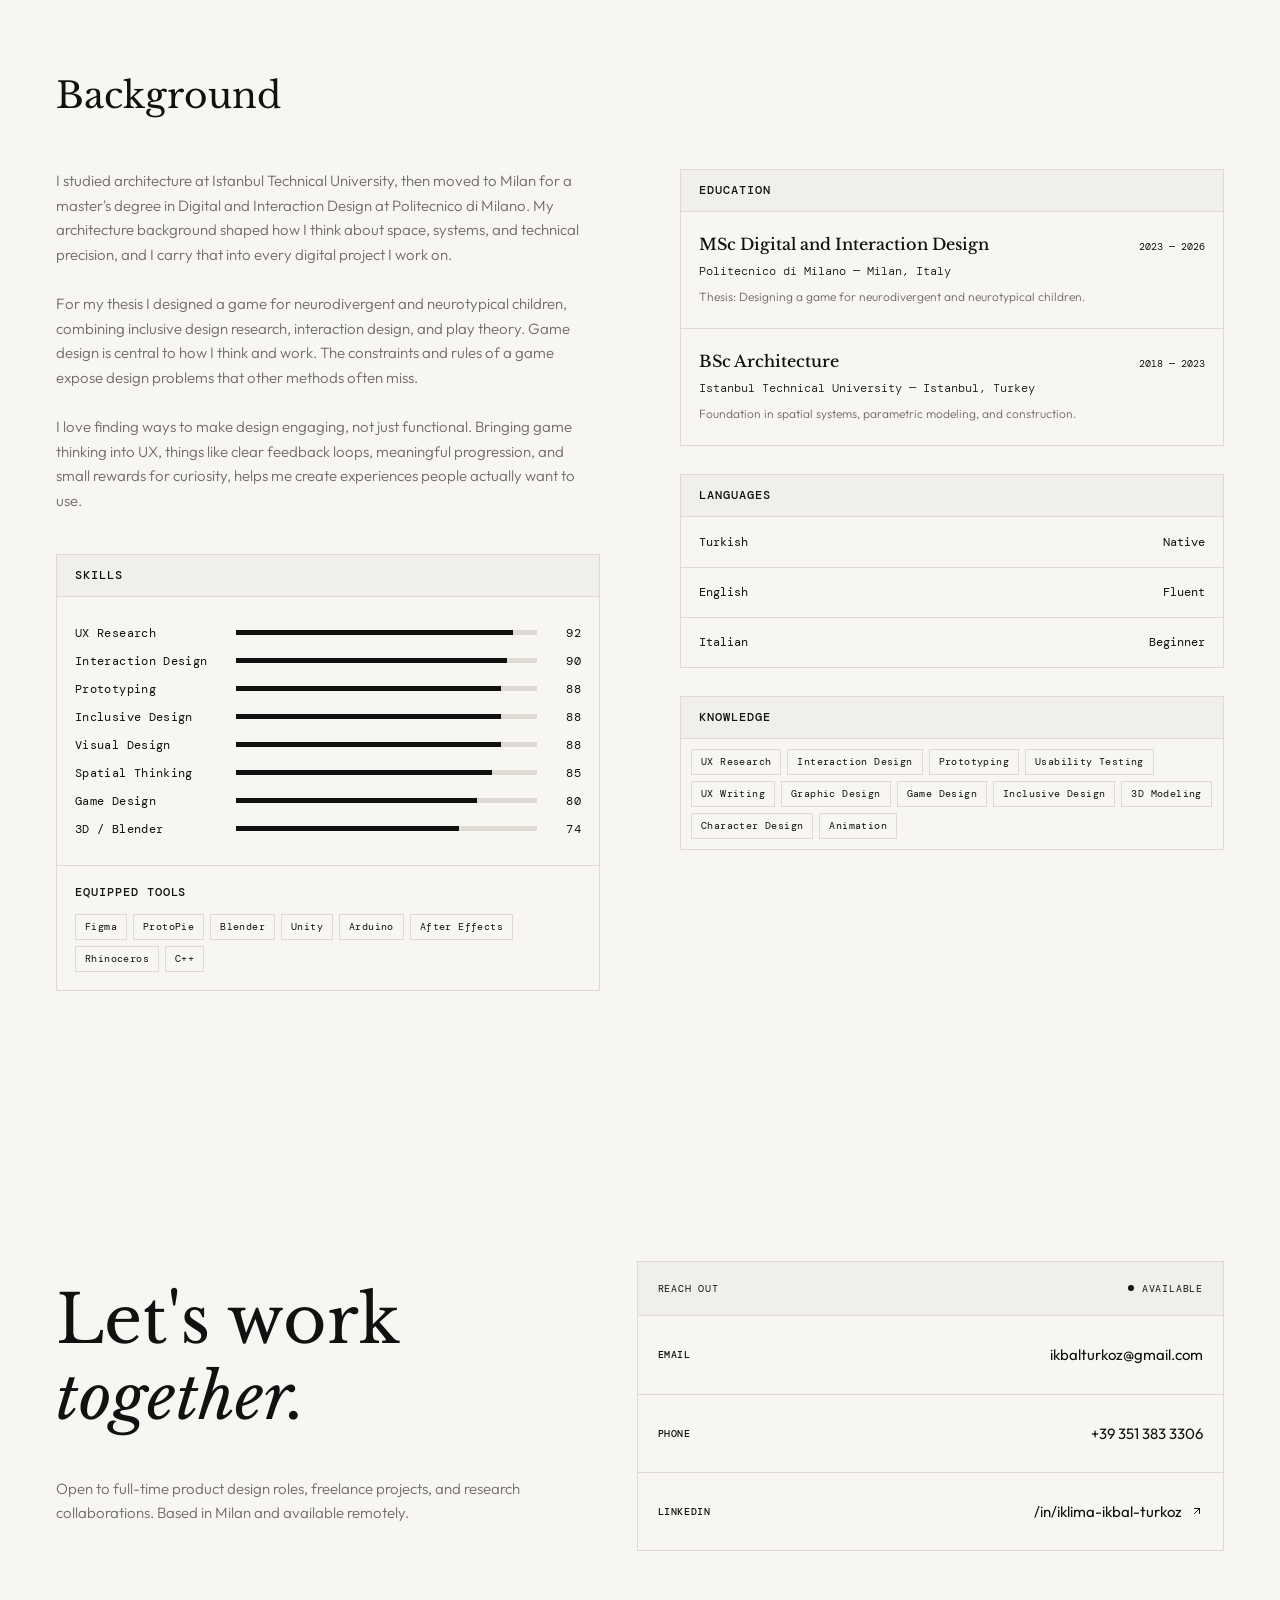
==== commit 0c4d090d: "Contact Completed" ====
--- a/index.html
+++ b/index.html
@@ -1554,6 +1554,188 @@
 
 </section>
 
+<!-- =========================================
+     CONTACT SECTION
+========================================== -->
+
+<section
+  class="contact-section"
+  id="contact"
+>
+
+  <div class="section-container">
+
+
+    <!-- =====================================
+         TWO-COLUMN CONTACT LAYOUT
+    ====================================== -->
+
+    <div class="contact-grid">
+
+
+      <!-- =================================
+           LEFT SIDE
+           Main contact message
+      ================================== -->
+
+      <div class="contact-intro">
+
+        <h2 class="contact-title">
+
+          <span class="contact-title-main">
+            Let's work
+          </span>
+
+          <span class="contact-title-italic">
+            together.
+          </span>
+
+        </h2>
+
+
+        <p class="contact-description">
+
+          Open to full-time product design roles,
+          freelance projects, and research collaborations.
+          Based in Milan and available remotely.
+
+        </p>
+
+      </div>
+
+
+
+      <!-- =================================
+           RIGHT SIDE
+           Contact information card
+      ================================== -->
+
+      <div class="contact-card">
+
+
+        <!-- ===============================
+             CARD HEADER
+        ================================ -->
+
+        <div class="contact-card-header">
+
+          <span>
+            Reach Out
+          </span>
+
+
+          <div class="contact-availability">
+
+            <span class="status-dot"></span>
+
+            <span>
+              Available
+            </span>
+
+          </div>
+
+        </div>
+
+
+
+        <!-- ===============================
+             EMAIL ROW
+        ================================ -->
+
+        <div class="contact-row">
+
+          <span class="contact-label">
+            Email
+          </span>
+
+
+          <a
+            href="mailto:ikbalturkoz@gmail.com"
+            class="contact-value"
+          >
+            ikbalturkoz@gmail.com
+          </a>
+
+        </div>
+
+
+
+        <!-- ===============================
+             PHONE ROW
+        ================================ -->
+
+        <div class="contact-row">
+
+          <span class="contact-label">
+            Phone
+          </span>
+
+
+          <a
+            href="tel:+393513833306"
+            class="contact-value"
+          >
+            +39 351 383 3306
+          </a>
+
+        </div>
+
+
+
+        <!-- ===============================
+             LINKEDIN ROW
+        ================================ -->
+
+        <div class="contact-row">
+
+          <span class="contact-label">
+            LinkedIn
+        </span>
+        
+        
+        <a href="https://www.linkedin.com/in/iklima-ikbal-t%C3%BCrk%C3%B6z-822b2020a" class="contact-value contact-link"
+            target="_blank" rel="noopener noreferrer">
+        
+            <span>
+              /in/iklima-ikbal-turkoz
+            </span>
+
+
+            <!--
+              Inline SVG uses currentColor.
+              The arrow automatically follows
+              the text color.
+            -->
+
+            <svg
+              class="contact-link-icon"
+              viewBox="0 0 13 13"
+              aria-hidden="true"
+            >
+
+              <path
+                d="M3.79163 3.79169H9.20829V9.20835"
+              />
+
+              <path
+                d="M3.79163 9.20835L9.20829 3.79169"
+              />
+
+            </svg>
+
+          </a>
+
+        </div>
+
+
+      </div>
+
+    </div>
+
+  </div>
+
+</section>
+
 
   </main>
 
--- a/css/style.css
+++ b/css/style.css
@@ -24,6 +24,7 @@
   --color-border: #dedbd4;
   --color-white: #ffffff;
   --color-card-header: #F0EFEA;
+  --color-text-gray: #767676;
 
 
   /* ---------- LAYOUT ---------- */
@@ -466,7 +467,7 @@
 
   font-style: italic;
 
-  color: var(--color-muted);
+  color: var(--color-text-gray);
 
 }
 
@@ -715,7 +716,21 @@
   max-width: 100%;
 }
 
-
+.contact-grid {
+  grid-template-columns: 1fr;
+
+  row-gap: 60px;
+}
+
+
+.contact-intro {
+  max-width: 650px;
+}
+
+
+.contact-card {
+  max-width: 650px;
+}
 
 }
 
@@ -860,6 +875,285 @@
   gap: 8px;
 }
 
+/* ==========================================================
+   44 — CONTACT SECTION
+========================================================== */
+
+.contact-section {
+  width: 100%;
+
+  padding:
+    150px
+    var(--page-padding);
+}
+
+
+
+/* ==========================================================
+   45 — CONTACT MAIN GRID
+
+   LEFT:
+   Big message + description
+
+   RIGHT:
+   Contact information card
+========================================================== */
+
+.contact-grid {
+  display: grid;
+
+  grid-template-columns:
+    minmax(0, 0.9fr)
+    minmax(480px, 1.1fr);
+
+  column-gap: 100px;
+
+  align-items: center;
+}
+
+
+
+/* ==========================================================
+   46 — CONTACT INTRO
+========================================================== */
+
+.contact-intro {
+  max-width: 560px;
+}
+
+
+
+/* Large title container */
+
+.contact-title {
+  margin: 0;
+
+  font-family: var(--font-serif);
+
+  font-weight: 400;
+
+  line-height: 1;
+}
+
+
+
+/* "Let's work" */
+
+.contact-title-main {
+  display: block;
+
+  font-size: clamp(58px, 5.2vw, 84px);
+}
+
+
+
+/* "together." */
+
+.contact-title-italic {
+  display: block;
+
+  margin-top: 12px;
+
+  font-size: clamp(54px, 4.9vw, 78px);
+
+  font-style: italic;
+
+  color: var(--color-muted);
+}
+
+
+
+/* Supporting copy */
+
+.contact-description {
+  max-width: 540px;
+
+  margin:
+    48px
+    0
+    0;
+
+  font-family: var(--font-sans);
+
+  font-size: 15px;
+
+  font-weight: 300;
+
+  line-height: 1.6;
+
+  color: #6f6b66;
+}
+
+
+
+/* ==========================================================
+   47 — CONTACT CARD
+========================================================== */
+
+.contact-card {
+  width: 100%;
+
+  border:
+    1px
+    solid
+    var(--color-border);
+}
+
+
+
+/* ==========================================================
+   48 — CONTACT CARD HEADER
+
+   REACH OUT                      ● AVAILABLE
+========================================================== */
+
+.contact-card-header {
+  min-height: 54px;
+
+  padding:
+    0
+    20px;
+
+  display: flex;
+
+  align-items: center;
+
+  justify-content: space-between;
+
+  background-color: var(--color-card-header);
+
+  border-bottom:
+    1px
+    solid
+    var(--color-border);
+
+  font-family: var(--font-mono);
+
+  font-size: 10px;
+
+  letter-spacing: 0.08em;
+
+  text-transform: uppercase;
+}
+
+
+
+.contact-availability {
+  display: flex;
+
+  align-items: center;
+
+  gap: 8px;
+}
+
+
+
+/* ==========================================================
+   49 — CONTACT INFORMATION ROWS
+========================================================== */
+
+.contact-row {
+  min-height: 78px;
+
+  padding:
+    0
+    20px;
+
+  display: grid;
+
+  grid-template-columns:
+    130px
+    1fr;
+
+  align-items: center;
+}
+
+
+
+/* Line between contact rows */
+
+.contact-row + .contact-row {
+  border-top:
+    1px
+    solid
+    var(--color-border);
+}
+
+
+
+/* Left label */
+
+.contact-label {
+  font-family: var(--font-mono);
+
+  font-size: 10px;
+
+  font-weight: 500;
+
+  letter-spacing: 0.06em;
+
+  text-transform: uppercase;
+}
+
+
+
+/* Right information */
+
+.contact-value {
+  justify-self: end;
+
+  font-family: var(--font-sans);
+
+  font-size: 15px;
+
+  font-weight: 400;
+
+  color: var(--color-text);
+
+  transition: opacity 0.2s ease;
+}
+
+
+
+/* Email / phone / LinkedIn hover */
+
+.contact-value:hover {
+  opacity: 0.55;
+}
+
+
+
+/* ==========================================================
+   50 — LINKEDIN LINK + SVG
+========================================================== */
+
+.contact-link {
+  display: inline-flex;
+
+  align-items: center;
+
+  gap: 9px;
+}
+
+
+
+.contact-link-icon {
+  width: 12px;
+  height: 12px;
+
+  fill: none;
+
+  stroke: currentColor;
+
+  stroke-width: 1.08333;
+
+  stroke-linecap: round;
+
+  stroke-linejoin: round;
+
+  flex-shrink: 0;
+}
+
 }
 
 /* ==========================================================
@@ -2001,4 +2295,283 @@
 .knowledge-content {
   padding:
     10px;
+}
+
+/* ==========================================================
+   44 — CONTACT SECTION
+========================================================== */
+
+.contact-section {
+  width: 100%;
+
+  padding:
+    150px
+    var(--page-padding);
+}
+
+
+
+/* ==========================================================
+   45 — CONTACT MAIN GRID
+
+   LEFT:
+   Big message + description
+
+   RIGHT:
+   Contact information card
+========================================================== */
+
+.contact-grid {
+  display: grid;
+
+  grid-template-columns:
+    minmax(0, 0.9fr)
+    minmax(480px, 1.1fr);
+
+  column-gap: 100px;
+
+  align-items: center;
+}
+
+
+
+/* ==========================================================
+   46 — CONTACT INTRO
+========================================================== */
+
+.contact-intro {
+  max-width: 560px;
+}
+
+
+
+/* Large title container */
+
+.contact-title {
+  margin: 0;
+
+  font-family: var(--font-serif);
+
+  font-weight: 400;
+
+  line-height: 1;
+}
+
+
+
+/* "Let's work" */
+
+.contact-title-main {
+  display: block;
+
+  font-size: clamp(58px, 5.2vw, 84px);
+}
+
+
+
+/* "together." */
+
+.contact-title-italic {
+  display: block;
+
+  margin-top: 12px;
+
+  font-size: clamp(54px, 4.9vw, 78px);
+
+  font-style: italic;
+
+  color: var(--color-muted);
+}
+
+
+
+/* Supporting copy */
+
+.contact-description {
+  max-width: 540px;
+
+  margin:
+    48px
+    0
+    0;
+
+  font-family: var(--font-sans);
+
+  font-size: 15px;
+
+  font-weight: 300;
+
+  line-height: 1.6;
+
+  color: #6f6b66;
+}
+
+
+
+/* ==========================================================
+   47 — CONTACT CARD
+========================================================== */
+
+.contact-card {
+  width: 100%;
+
+  border:
+    1px
+    solid
+    var(--color-border);
+}
+
+
+
+/* ==========================================================
+   48 — CONTACT CARD HEADER
+
+   REACH OUT                      ● AVAILABLE
+========================================================== */
+
+.contact-card-header {
+  min-height: 54px;
+
+  padding:
+    0
+    20px;
+
+  display: flex;
+
+  align-items: center;
+
+  justify-content: space-between;
+
+  background-color: var(--color-card-header);
+
+  border-bottom:
+    1px
+    solid
+    var(--color-border);
+
+  font-family: var(--font-mono);
+
+  font-size: 10px;
+
+  letter-spacing: 0.08em;
+
+  text-transform: uppercase;
+}
+
+
+
+.contact-availability {
+  display: flex;
+
+  align-items: center;
+
+  gap: 8px;
+}
+
+
+
+/* ==========================================================
+   49 — CONTACT INFORMATION ROWS
+========================================================== */
+
+.contact-row {
+  min-height: 78px;
+
+  padding:
+    0
+    20px;
+
+  display: grid;
+
+  grid-template-columns:
+    130px
+    1fr;
+
+  align-items: center;
+}
+
+
+
+/* Line between contact rows */
+
+.contact-row + .contact-row {
+  border-top:
+    1px
+    solid
+    var(--color-border);
+}
+
+
+
+/* Left label */
+
+.contact-label {
+  font-family: var(--font-mono);
+
+  font-size: 10px;
+
+  font-weight: 500;
+
+  letter-spacing: 0.06em;
+
+  text-transform: uppercase;
+}
+
+
+
+/* Right information */
+
+.contact-value {
+  justify-self: end;
+
+  font-family: var(--font-sans);
+
+  font-size: 15px;
+
+  font-weight: 400;
+
+  color: var(--color-text);
+
+  transition: opacity 0.2s ease;
+}
+
+
+
+/* Email / phone / LinkedIn hover */
+
+.contact-value:hover {
+  opacity: 0.55;
+}
+
+
+
+/* ==========================================================
+   50 — LINKEDIN LINK + SVG
+========================================================== */
+
+.contact-link {
+  display: inline-flex;
+
+  align-items: center;
+
+  gap: 9px;
+}
+
+
+
+.contact-link-icon {
+  width: 12px;
+  height: 12px;
+
+  fill: none;
+
+  stroke: currentColor;
+
+  stroke-width: 1.08333;
+
+  stroke-linecap: round;
+
+  stroke-linejoin: round;
+
+  flex-shrink: 0;
 }
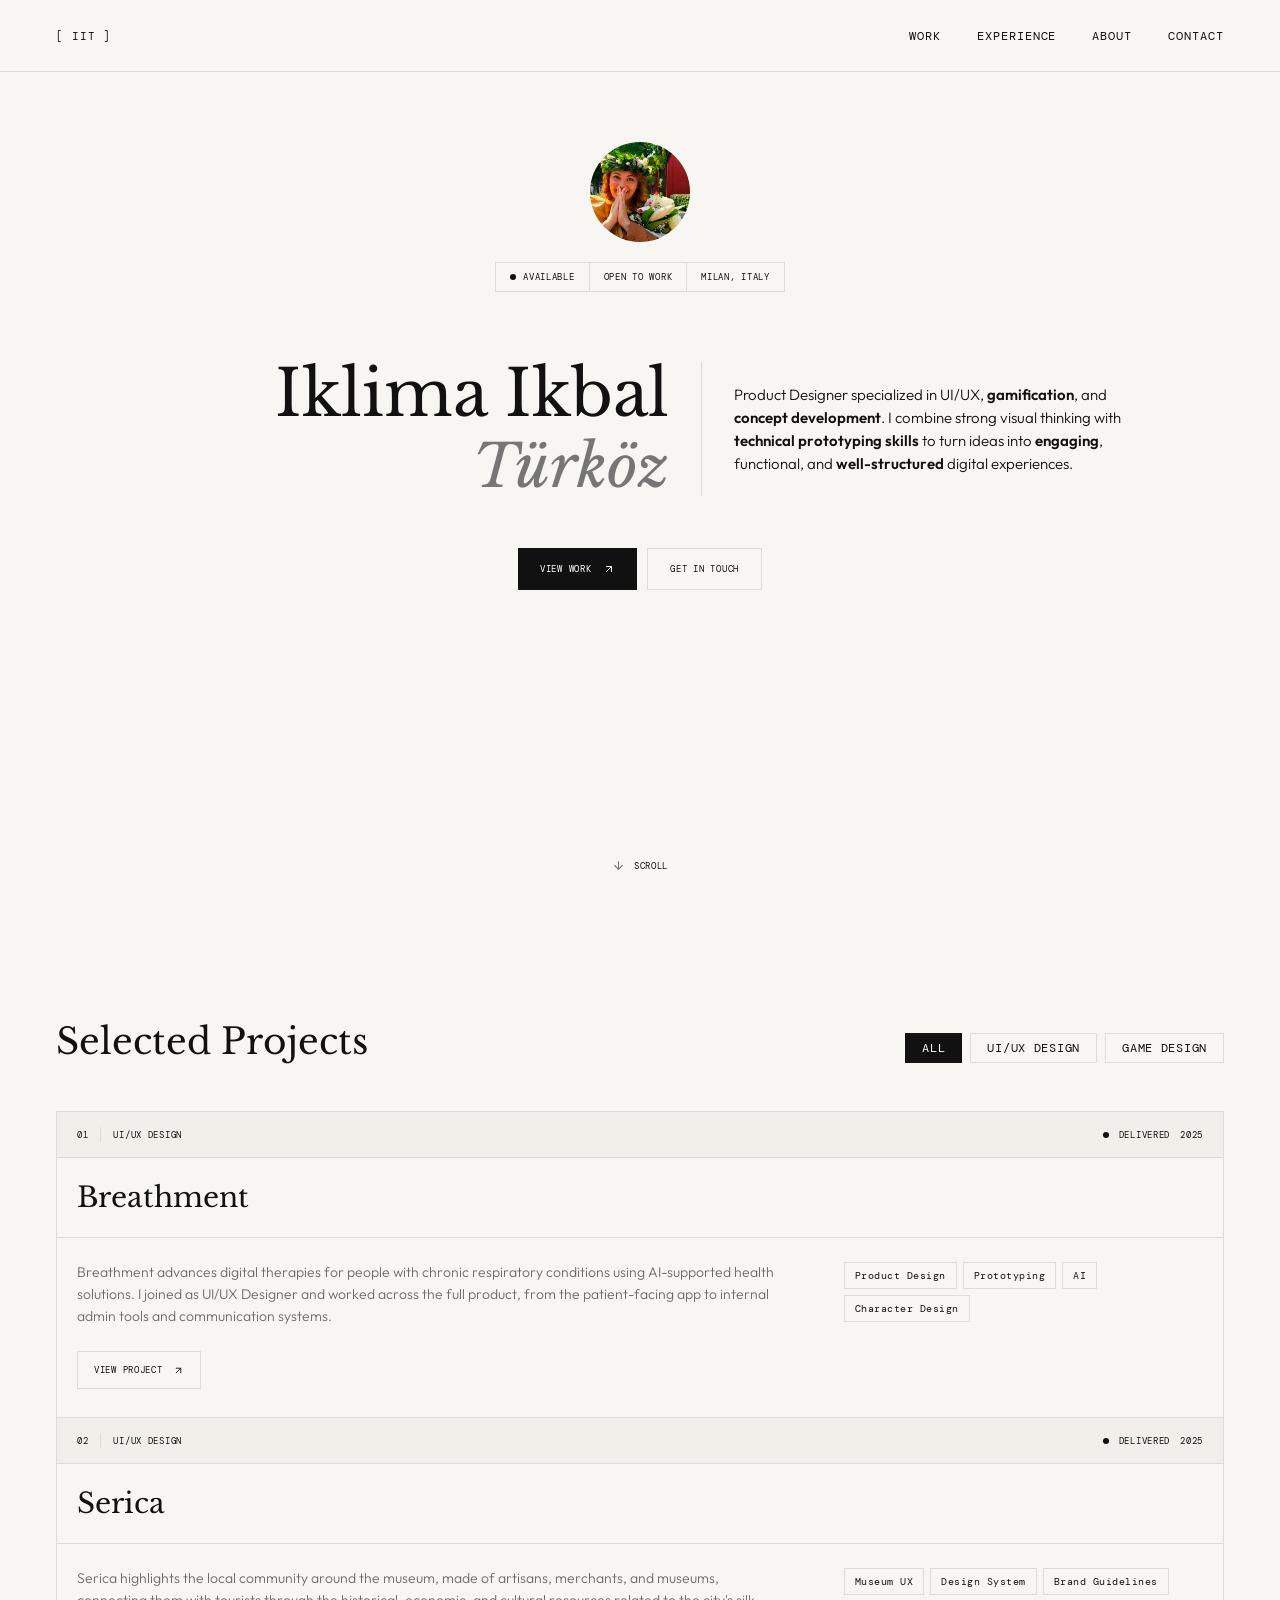
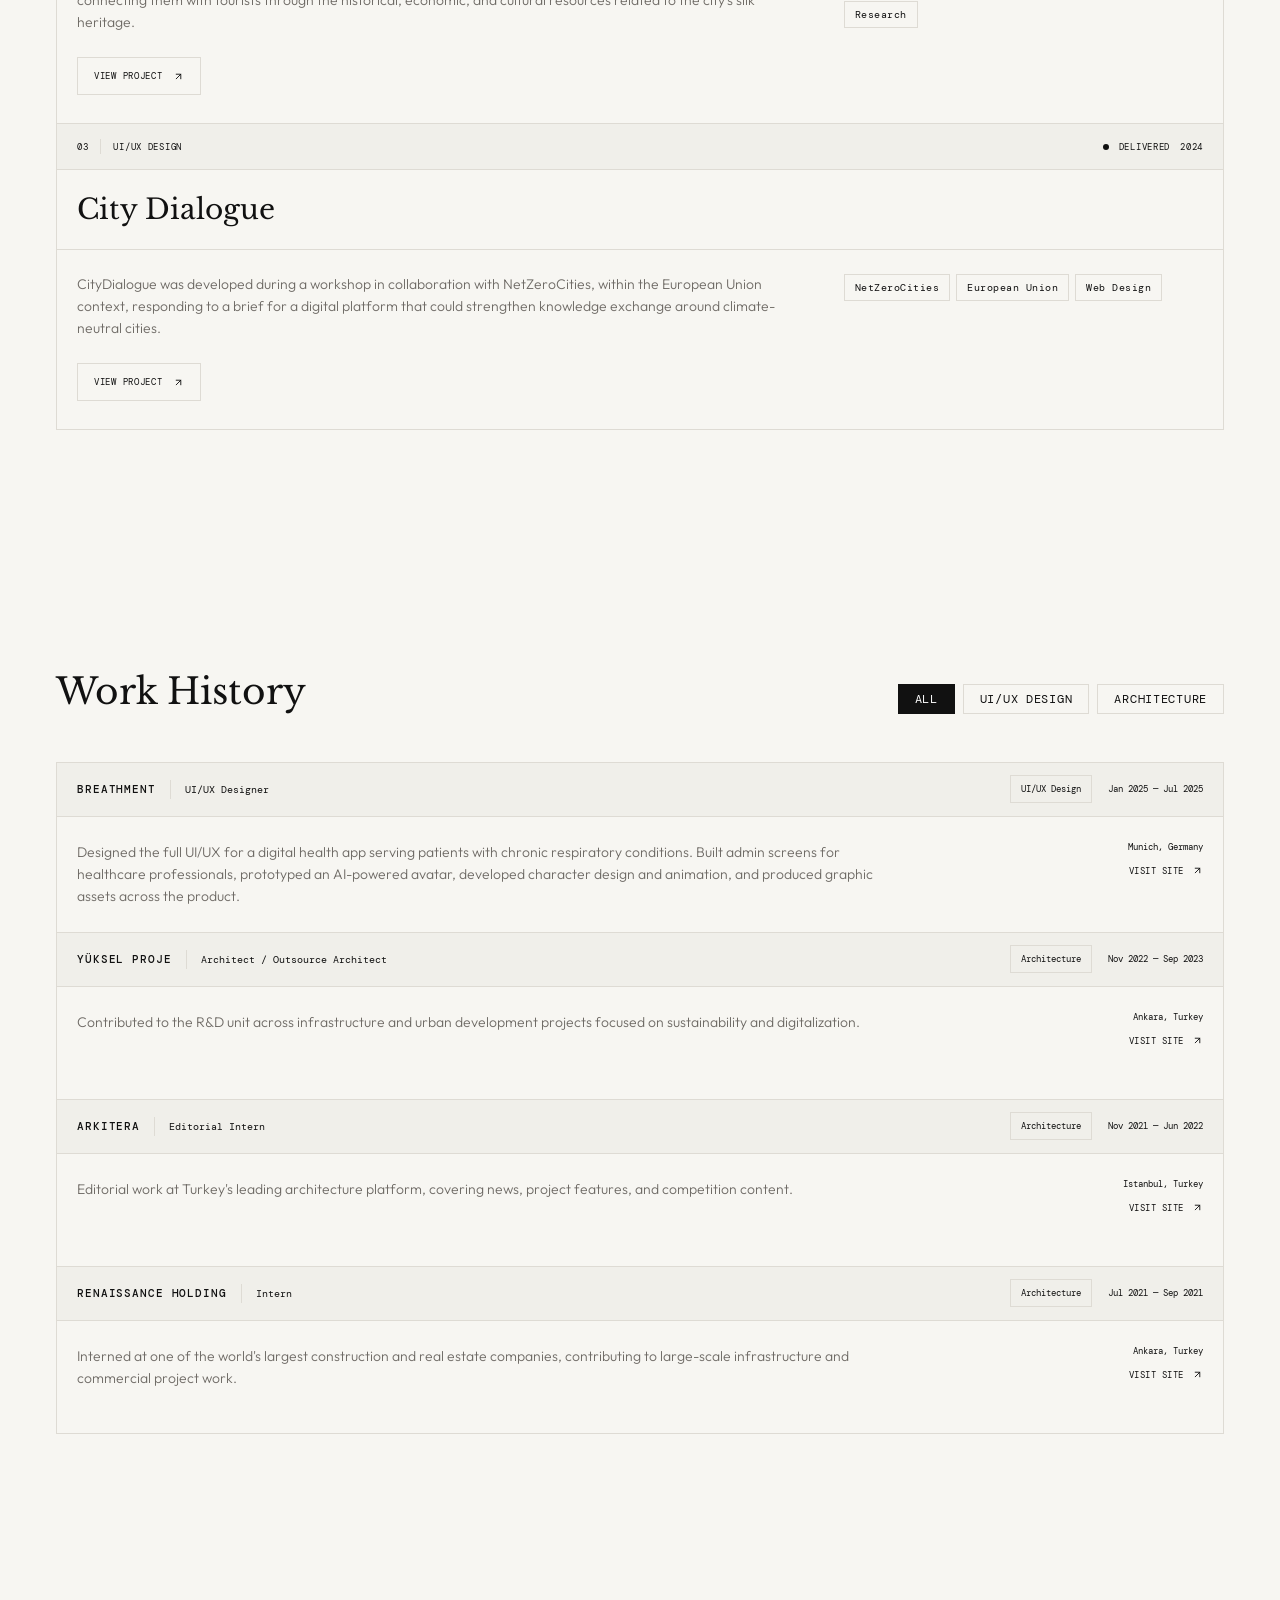
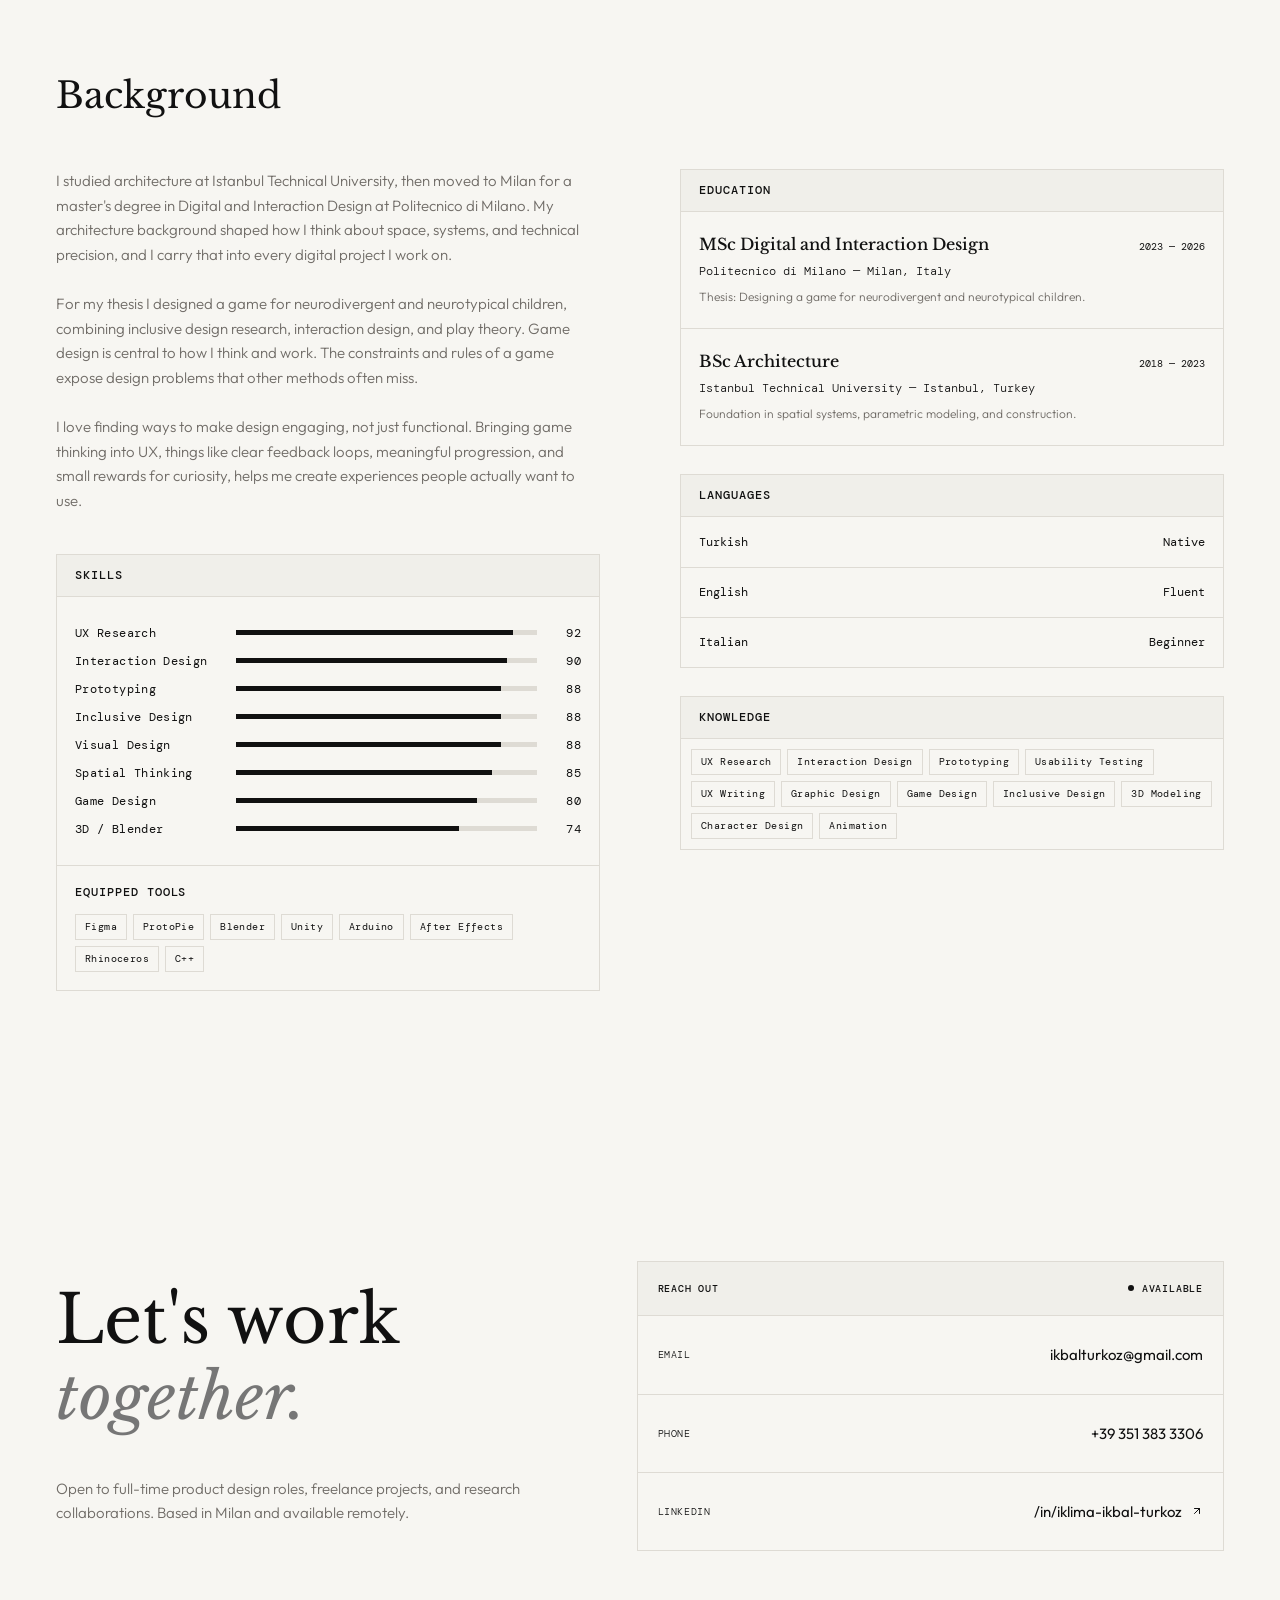
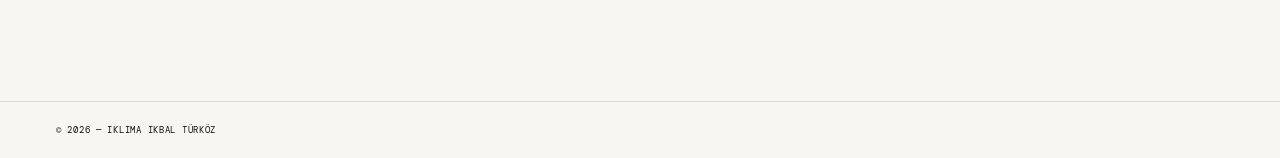
==== commit b4c52fdc: "Home Page completed before responsiveness" ====
--- a/index.html
+++ b/index.html
@@ -431,7 +431,7 @@
     
                 <a href="#" class="project-link">
     
-                    <span>View Projects</span>
+                    <span>View Project</span>
     
                     <svg class="project-link-icon" viewBox="0 0 13 13" aria-hidden="true">
                         <path d="M3.79163 3.79169H9.20829V9.20835" />
@@ -526,7 +526,7 @@
     
                 <a href="#" class="project-link">
     
-                    <span>View Projects</span>
+                    <span>View Project</span>
     
                     <svg class="project-link-icon" viewBox="0 0 13 13" aria-hidden="true">
                         <path d="M3.79163 3.79169H9.20829V9.20835" />
@@ -620,7 +620,7 @@
     
                 <a href="#" class="project-link">
     
-                    <span>View Projects</span>
+                    <span>View Project</span>
     
                     <svg class="project-link-icon" viewBox="0 0 13 13" aria-hidden="true">
                         <path d="M3.79163 3.79169H9.20829V9.20835" />
@@ -1739,6 +1739,21 @@
 
   </main>
 
+  <!-- =========================================
+     FOOTER
+========================================== -->
+
+<footer class="site-footer">
+
+  <div class="section-container">
+
+    <p class="footer-text">
+      © 2026 — Iklima Ikbal Türköz
+    </p>
+
+  </div>
+
+</footer>
 
 </body>
 
--- a/css/style.css
+++ b/css/style.css
@@ -958,7 +958,7 @@
 
   font-style: italic;
 
-  color: var(--color-muted);
+  color: var(--color-text-gray);  
 }
 
 
@@ -1028,6 +1028,8 @@
     var(--color-border);
 
   font-family: var(--font-mono);
+
+  font-weight: 500;
 
   font-size: 10px;
 
@@ -2380,7 +2382,7 @@
 
   font-style: italic;
 
-  color: var(--color-muted);
+  color: var(--color-text-gray);
 }
 
 
@@ -2430,32 +2432,31 @@
 ========================================================== */
 
 .contact-card-header {
-  min-height: 54px;
-
-  padding:
-    0
-    20px;
-
-  display: flex;
-
-  align-items: center;
-
-  justify-content: space-between;
-
-  background-color: var(--color-card-header);
-
-  border-bottom:
-    1px
-    solid
-    var(--color-border);
-
-  font-family: var(--font-mono);
-
-  font-size: 10px;
-
-  letter-spacing: 0.08em;
-
-  text-transform: uppercase;
+    min-height: 54px;
+
+    padding:
+        0 20px;
+
+    display: flex;
+
+    align-items: center;
+
+    justify-content: space-between;
+
+    background-color: var(--color-card-header);
+
+    border-bottom:
+        1px solid var(--color-border);
+
+    font-family: var(--font-mono);
+
+    font-weight: 500;
+
+    font-size: 10px;
+
+    letter-spacing: 0.08em;
+
+    text-transform: uppercase;
 }
 
 
@@ -2510,7 +2511,7 @@
 
   font-size: 10px;
 
-  font-weight: 500;
+  font-weight: 360;
 
   letter-spacing: 0.06em;
 
@@ -2574,4 +2575,40 @@
   stroke-linejoin: round;
 
   flex-shrink: 0;
+}
+
+/* ==========================================================
+   51 — FOOTER
+========================================================== */
+
+.site-footer {
+  width: 100%;
+
+  border-top:
+    1px
+    solid
+    var(--color-border);
+
+  padding:
+    22px
+    var(--page-padding);
+}
+
+
+/* Footer text */
+
+.footer-text {
+  margin: 0;
+
+  font-family: var(--font-mono);
+
+  font-size: 9px;
+
+  font-weight: 400;
+
+  letter-spacing: 0.08em;
+
+  text-transform: uppercase;
+
+  color: var(--color-muted);
 }
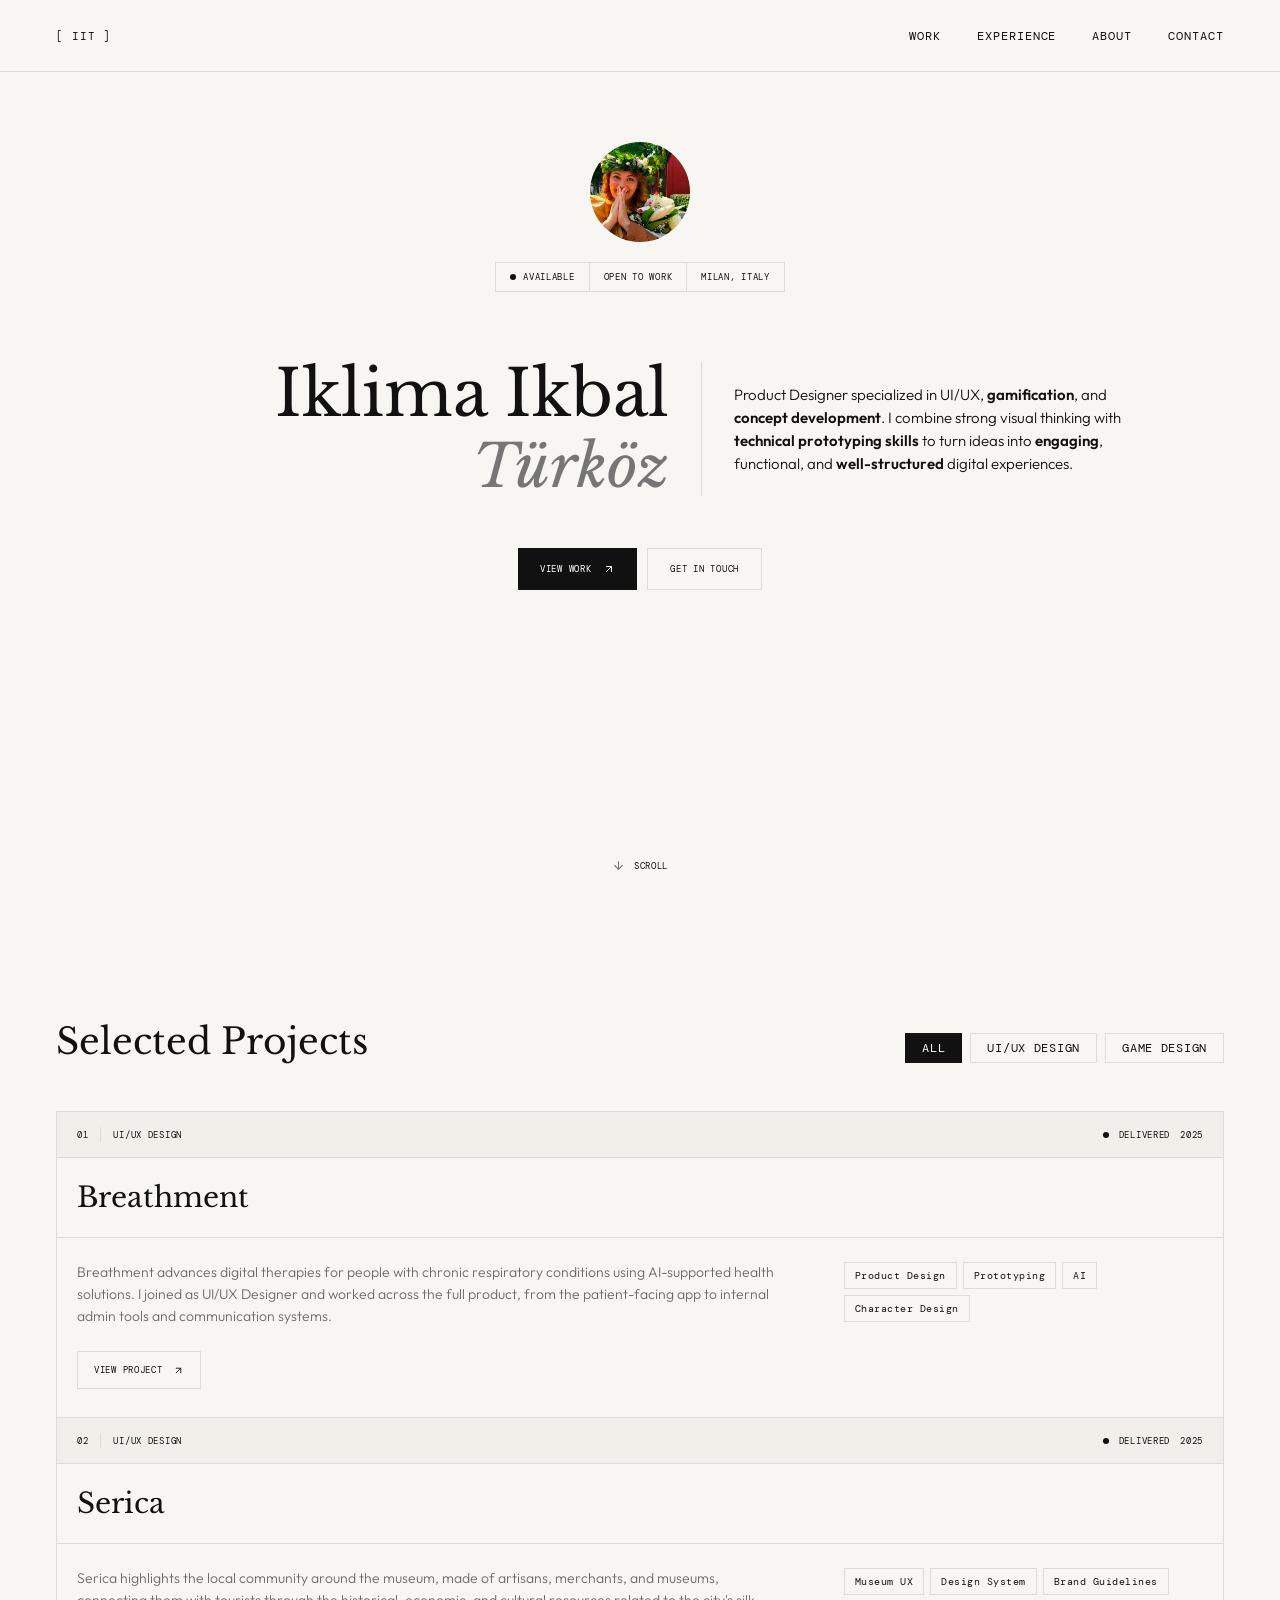
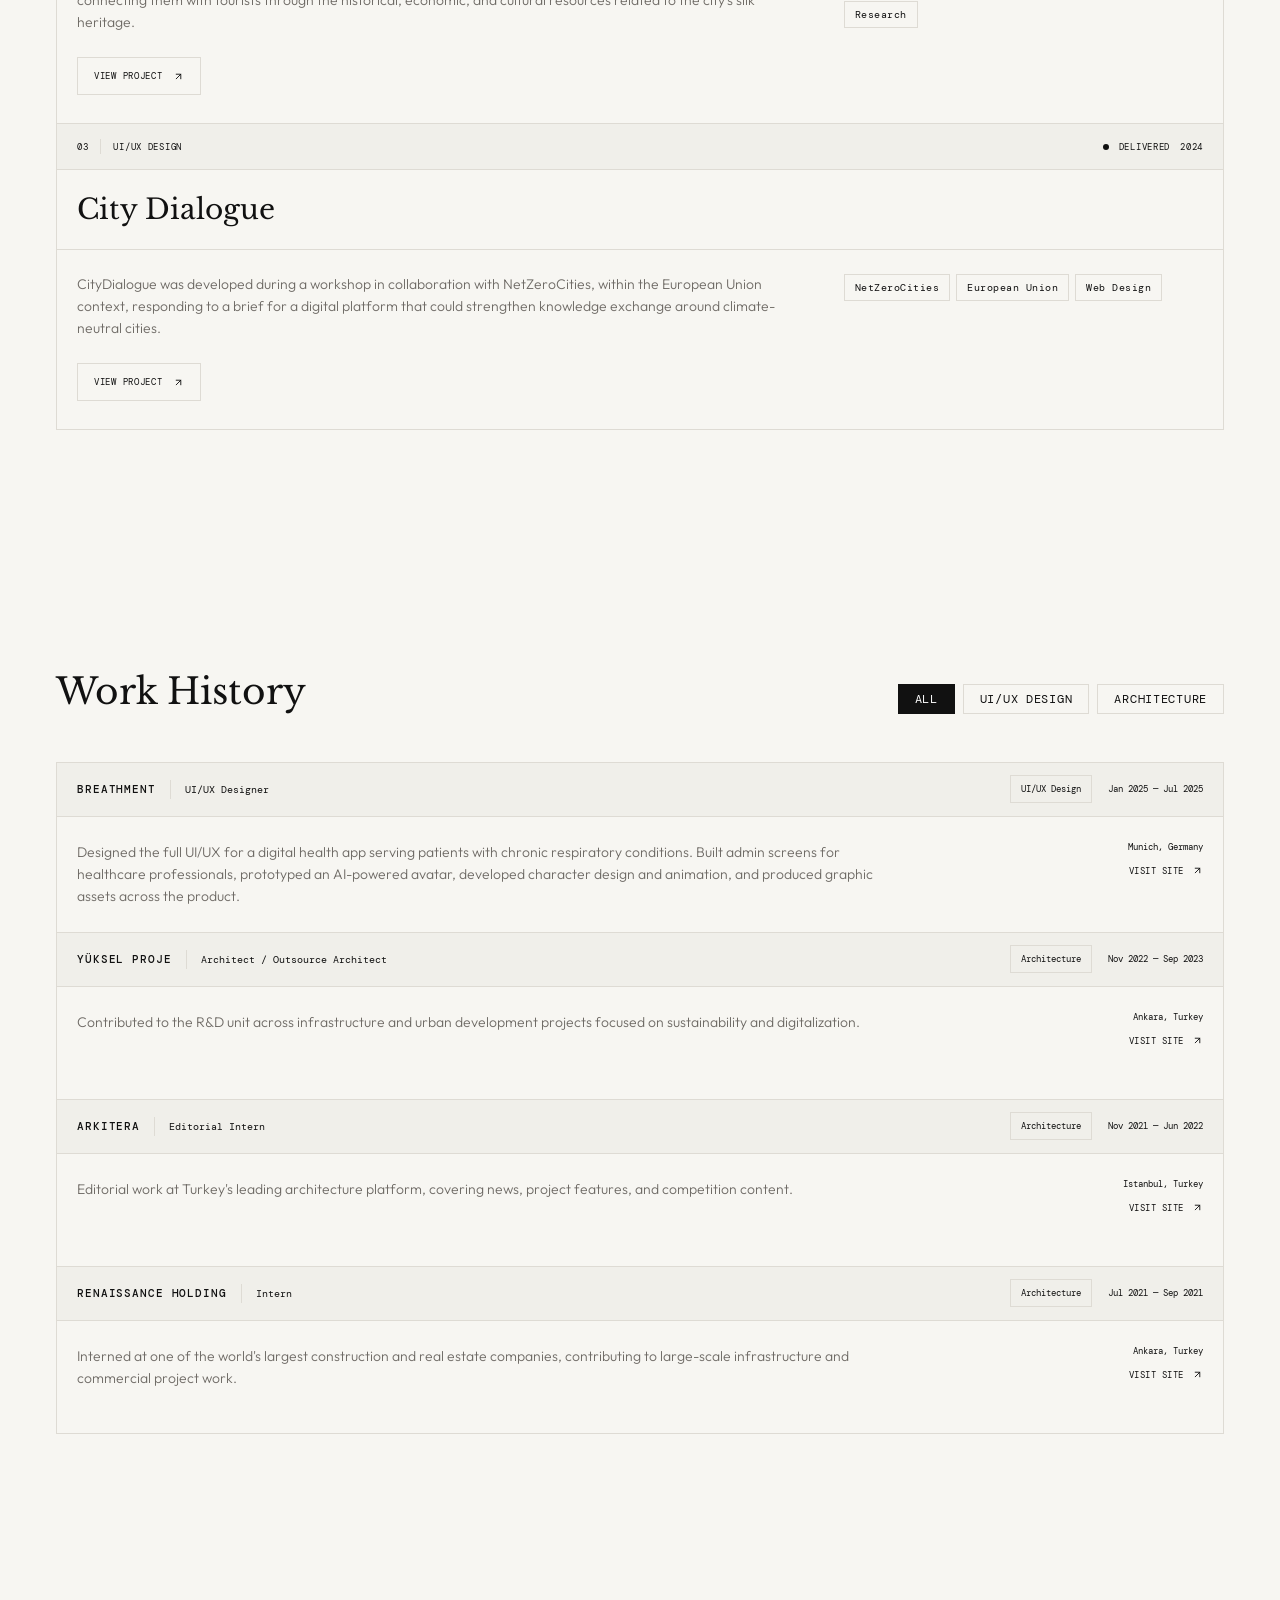
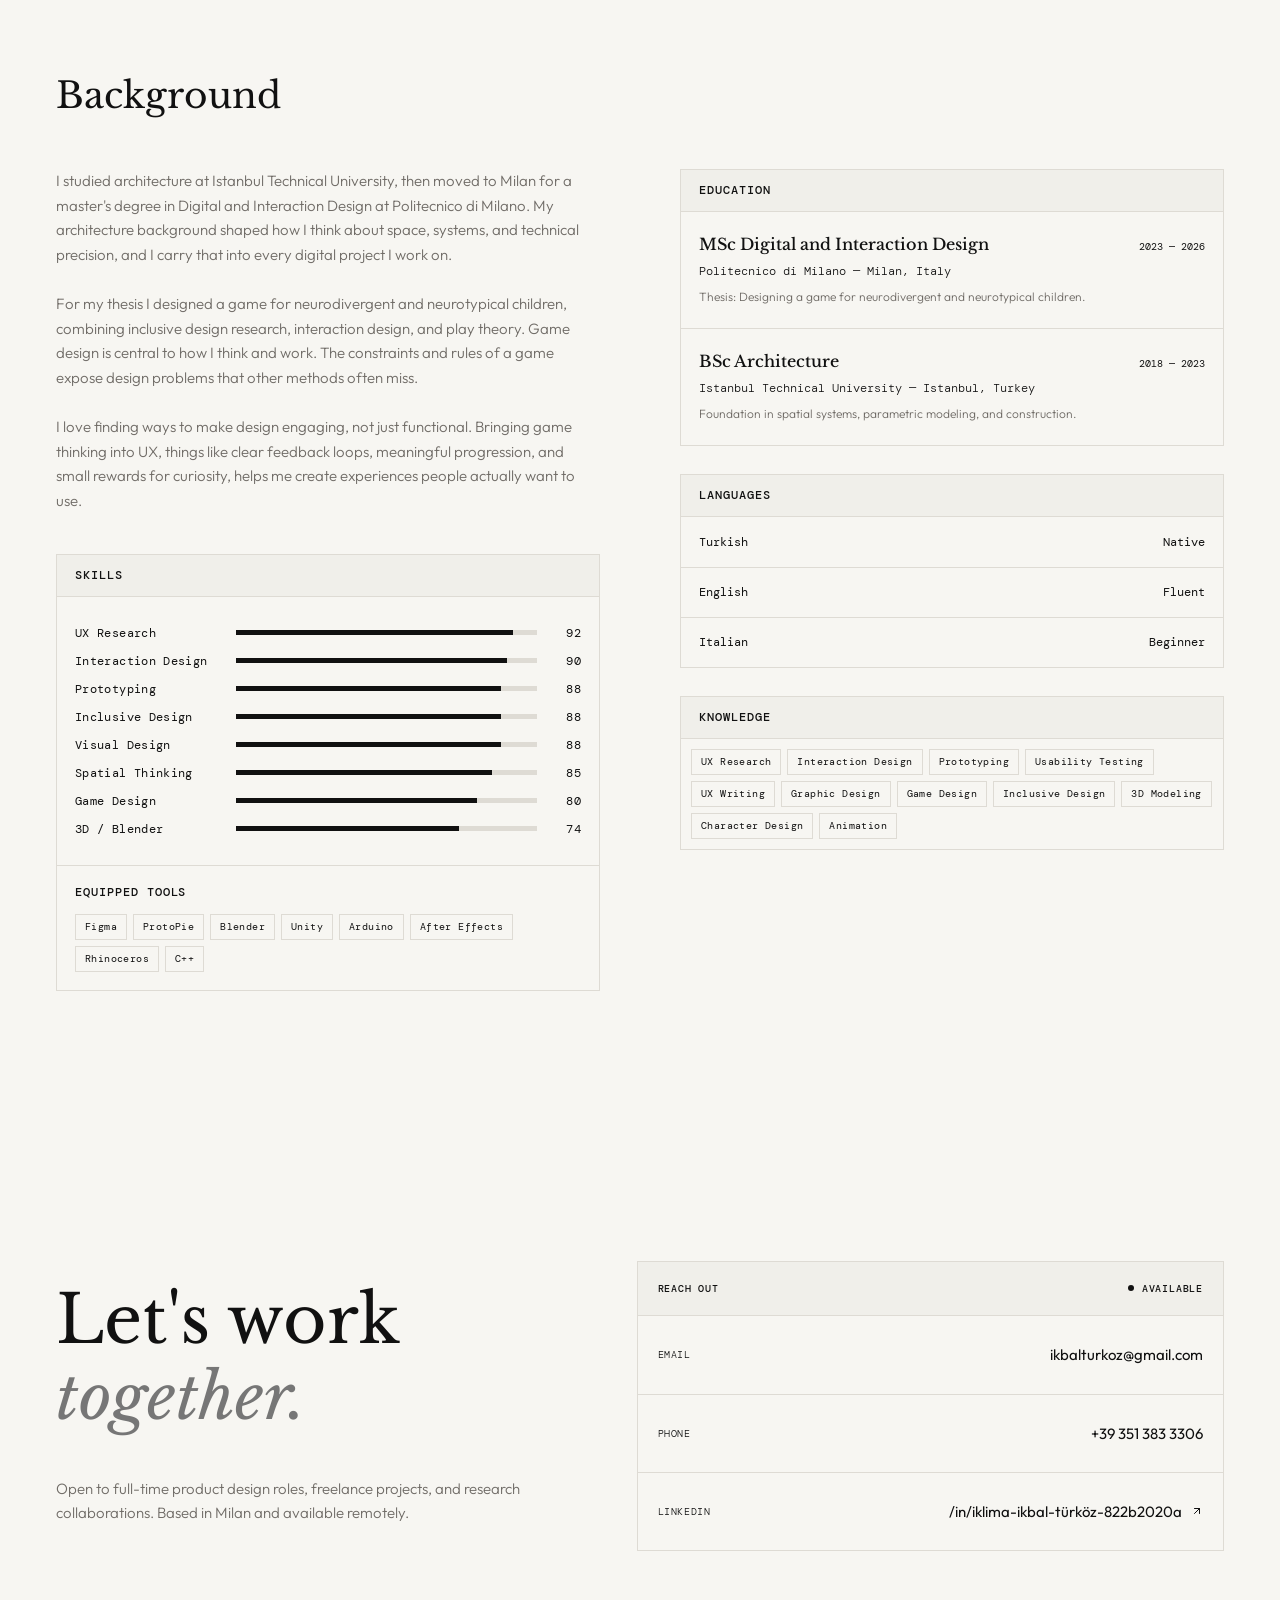
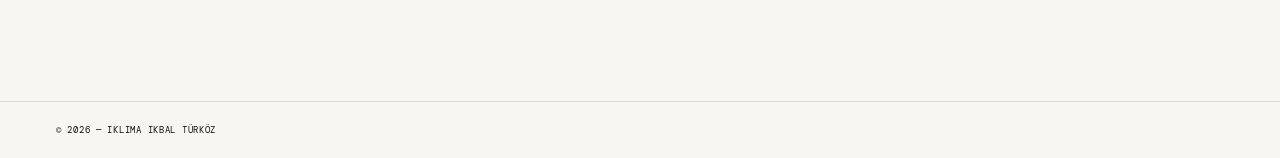
==== commit 74b0e13d: "Responsiveness Completed (Mobile)" ====
--- a/index.html
+++ b/index.html
@@ -306,23 +306,21 @@
 
     <!-- =====================================
          SECTION HEADER
-         Small label + title + filters
+         Title + filters
     ====================================== -->
 
     <div class="projects-header">
-
-      <div class="section-heading">
-
-
-        <h2 class="section-title">
-          Selected Projects
-        </h2>
-
-      </div>
-
-
-
-      <!--
+    
+        <div class="section-heading">
+    
+            <h2 class="section-title">
+                Selected Projects
+            </h2>
+    
+        </div>
+    
+    
+        <!--
         These buttons are visual only for now.
         Later we can add JavaScript filtering.
       -->
@@ -367,105 +365,134 @@
            PROJECT 01 — BREATHMENT
       ================================== -->
 
-    <article class="project-card">
-    
+      <article class="project-card">
+
+
         <!-- Top metadata row -->
-    
+
         <div class="project-meta">
-    
-            <div class="project-category text-mono-meta">
-    
-                <span>01</span>
-    
-                <span class="meta-divider"></span>
-    
-                <span>UI/UX Design</span>
-    
-            </div>
-    
-    
-            <div class="project-status text-mono-meta">
-    
-                <span class="status-dot"></span>
-    
-                <span>Delivered</span>
-    
-                <span>2025</span>
-    
-            </div>
-    
-        </div>
-    
-    
-    
+
+          <div class="project-category text-mono-meta">
+
+            <span>01</span>
+
+            <span class="meta-divider"></span>
+
+            <span>UI/UX Design</span>
+
+          </div>
+
+
+          <div class="project-status text-mono-meta">
+
+            <span class="status-dot"></span>
+
+            <span>Delivered</span>
+
+            <span>2025</span>
+
+          </div>
+
+        </div>
+
+
+
         <!-- Project title -->
-    
+
         <div class="project-title-row">
-    
-            <h3 class="project-title">
-                Breathment
-            </h3>
-    
-        </div>
-    
-    
-    
-        <!-- Project description + tags -->
-    
+
+          <h3 class="project-title">
+            Breathment
+          </h3>
+
+        </div>
+
+
+
+        <!--
+          Project content structure:
+
+          1. Description
+          2. Tags
+          3. CTA
+
+          Desktop and mobile layouts can now
+          control these three elements independently.
+        -->
+
         <div class="project-content">
-    
-            <div class="project-description">
-    
-                <p>
-    
-                    Breathment advances digital therapies for people with
-                    chronic respiratory conditions using AI-supported health
-                    solutions.
-    
-                    I joined as UI/UX Designer and worked across the full
-                    product, from the patient-facing app to internal admin
-                    tools and communication systems.
-    
-                </p>
-    
-    
-                <a href="#" class="project-link">
-    
-                    <span>View Project</span>
-    
-                    <svg class="project-link-icon" viewBox="0 0 13 13" aria-hidden="true">
-                        <path d="M3.79163 3.79169H9.20829V9.20835" />
-                        <path d="M3.79163 9.20835L9.20829 3.79169" />
-                    </svg>
-    
-                </a>
-            </div>
-    
-            <!-- Project tags -->
-    
-            <div class="project-tags">
-    
-                <span class="project-tag">
-                    Product Design
-                </span>
-    
-                <span class="project-tag">
-                    Prototyping
-                </span>
-    
-                <span class="project-tag">
-                    AI
-                </span>
-    
-                <span class="project-tag">
-                    Character Design
-                </span>
-    
-            </div>
-    
-        </div>
-    
-    </article>
+
+
+          <!-- Project description -->
+
+          <div class="project-description">
+
+            <p>
+              Breathment advances digital therapies for people with
+              chronic respiratory conditions using AI-supported health
+              solutions. I joined as UI/UX Designer and worked across
+              the full product, from the patient-facing app to internal
+              admin tools and communication systems.
+            </p>
+
+          </div>
+
+
+
+          <!-- Project tags -->
+
+          <div class="project-tags">
+
+            <span class="project-tag">
+              Product Design
+            </span>
+
+            <span class="project-tag">
+              Prototyping
+            </span>
+
+            <span class="project-tag">
+              AI
+            </span>
+
+            <span class="project-tag">
+              Character Design
+            </span>
+
+          </div>
+
+
+
+          <!-- Project CTA -->
+
+          <a
+            href="#"
+            class="project-link"
+          >
+
+            <span>
+              View Project
+            </span>
+
+            <svg
+              class="project-link-icon"
+              viewBox="0 0 13 13"
+              aria-hidden="true"
+            >
+              <path
+                d="M3.79163 3.79169H9.20829V9.20835"
+              />
+
+              <path
+                d="M3.79163 9.20835L9.20829 3.79169"
+              />
+            </svg>
+
+          </a>
+
+        </div>
+
+      </article>
 
 
 
@@ -473,92 +500,124 @@
            PROJECT 02 — SERICA
       ================================== -->
 
-    <article class="project-card">
-    
+      <article class="project-card">
+
+
+        <!-- Top metadata row -->
+
         <div class="project-meta">
-    
-            <div class="project-category text-mono-meta">
-    
-                <span>02</span>
-    
-                <span class="meta-divider"></span>
-    
-                <span>UI/UX Design</span>
-    
-            </div>
-    
-    
-            <div class="project-status text-mono-meta">
-    
-                <span class="status-dot"></span>
-    
-                <span>Delivered</span>
-    
-                <span>2025</span>
-    
-            </div>
-    
-        </div>
-    
-    
+
+          <div class="project-category text-mono-meta">
+
+            <span>02</span>
+
+            <span class="meta-divider"></span>
+
+            <span>UI/UX Design</span>
+
+          </div>
+
+
+          <div class="project-status text-mono-meta">
+
+            <span class="status-dot"></span>
+
+            <span>Delivered</span>
+
+            <span>2025</span>
+
+          </div>
+
+        </div>
+
+
+
+        <!-- Project title -->
+
         <div class="project-title-row">
-    
-            <h3 class="project-title">
-                Serica
-            </h3>
-    
-        </div>
-    
-    
+
+          <h3 class="project-title">
+            Serica
+          </h3>
+
+        </div>
+
+
+
+        <!-- Project content -->
+
         <div class="project-content">
-    
-            <div class="project-description">
-    
-                <p>
-    
-                    Serica highlights the local community around the museum,
-                    made of artisans, merchants, and museums, connecting them
-                    with tourists through the historical, economic, and
-                    cultural resources related to the city's silk heritage.
-    
-                </p>
-    
-    
-                <a href="#" class="project-link">
-    
-                    <span>View Project</span>
-    
-                    <svg class="project-link-icon" viewBox="0 0 13 13" aria-hidden="true">
-                        <path d="M3.79163 3.79169H9.20829V9.20835" />
-                        <path d="M3.79163 9.20835L9.20829 3.79169" />
-                    </svg>
-    
-                </a>
-            </div>
-    
-            <div class="project-tags">
-    
-                <span class="project-tag">
-                    Museum UX
-                </span>
-    
-                <span class="project-tag">
-                    Design System
-                </span>
-    
-                <span class="project-tag">
-                    Brand Guidelines
-                </span>
-    
-                <span class="project-tag">
-                    Research
-                </span>
-    
-            </div>
-    
-        </div>
-    
-    </article>
+
+
+          <!-- Project description -->
+
+          <div class="project-description">
+
+            <p>
+              Serica highlights the local community around the museum,
+              made of artisans, merchants, and museums, connecting them
+              with tourists through the historical, economic, and
+              cultural resources related to the city's silk heritage.
+            </p>
+
+          </div>
+
+
+
+          <!-- Project tags -->
+
+          <div class="project-tags">
+
+            <span class="project-tag">
+              Museum UX
+            </span>
+
+            <span class="project-tag">
+              Design System
+            </span>
+
+            <span class="project-tag">
+              Brand Guidelines
+            </span>
+
+            <span class="project-tag">
+              Research
+            </span>
+
+          </div>
+
+
+
+          <!-- Project CTA -->
+
+          <a
+            href="#"
+            class="project-link"
+          >
+
+            <span>
+              View Project
+            </span>
+
+            <svg
+              class="project-link-icon"
+              viewBox="0 0 13 13"
+              aria-hidden="true"
+            >
+              <path
+                d="M3.79163 3.79169H9.20829V9.20835"
+              />
+
+              <path
+                d="M3.79163 9.20835L9.20829 3.79169"
+              />
+            </svg>
+
+          </a>
+
+        </div>
+
+      </article>
 
 
 
@@ -566,96 +625,128 @@
            PROJECT 03 — CITY DIALOGUE
       ================================== -->
 
-    <article class="project-card">
-    
+      <article class="project-card">
+
+
+        <!-- Top metadata row -->
+
         <div class="project-meta">
-    
-            <div class="project-category text-mono-meta">
-    
-                <span>03</span>
-    
-                <span class="meta-divider"></span>
-    
-                <span>UI/UX Design</span>
-    
-            </div>
-    
-    
-            <div class="project-status text-mono-meta">
-    
-                <span class="status-dot"></span>
-    
-                <span>Delivered</span>
-    
-                <span>2024</span>
-    
-            </div>
-    
-        </div>
-    
-    
+
+          <div class="project-category text-mono-meta">
+
+            <span>03</span>
+
+            <span class="meta-divider"></span>
+
+            <span>UI/UX Design</span>
+
+          </div>
+
+
+          <div class="project-status text-mono-meta">
+
+            <span class="status-dot"></span>
+
+            <span>Delivered</span>
+
+            <span>2024</span>
+
+          </div>
+
+        </div>
+
+
+
+        <!-- Project title -->
+
         <div class="project-title-row">
-    
-            <h3 class="project-title">
-                City Dialogue
-            </h3>
-    
-        </div>
-    
-    
+
+          <h3 class="project-title">
+            City Dialogue
+          </h3>
+
+        </div>
+
+
+
+        <!-- Project content -->
+
         <div class="project-content">
-    
-            <div class="project-description">
-    
-                <p>
-    
-                    CityDialogue was developed during a workshop in
-                    collaboration with NetZeroCities, within the European
-                    Union context, responding to a brief for a digital
-                    platform that could strengthen knowledge exchange around
-                    climate-neutral cities.
-    
-                </p>
-    
-    
-                <a href="#" class="project-link">
-    
-                    <span>View Project</span>
-    
-                    <svg class="project-link-icon" viewBox="0 0 13 13" aria-hidden="true">
-                        <path d="M3.79163 3.79169H9.20829V9.20835" />
-                        <path d="M3.79163 9.20835L9.20829 3.79169" />
-                    </svg>
-    
-                </a>
-            </div>
-    
-            <div class="project-tags">
-    
-                <span class="project-tag">
-                    NetZeroCities
-                </span>
-    
-                <span class="project-tag">
-                    European Union
-                </span>
-    
-                <span class="project-tag">
-                    Web Design
-                </span>
-    
-            </div>
-    
-        </div>
-    
-    </article>
-    
-    
+
+
+          <!-- Project description -->
+
+          <div class="project-description">
+
+            <p>
+              CityDialogue was developed during a workshop in
+              collaboration with NetZeroCities, within the European
+              Union context, responding to a brief for a digital
+              platform that could strengthen knowledge exchange around
+              climate-neutral cities.
+            </p>
+
+          </div>
+
+
+
+          <!-- Project tags -->
+
+          <div class="project-tags">
+
+            <span class="project-tag">
+              NetZeroCities
+            </span>
+
+            <span class="project-tag">
+              European Union
+            </span>
+
+            <span class="project-tag">
+              Web Design
+            </span>
+
+          </div>
+
+
+
+          <!-- Project CTA -->
+
+          <a
+            href="#"
+            class="project-link"
+          >
+
+            <span>
+              View Project
+            </span>
+
+            <svg
+              class="project-link-icon"
+              viewBox="0 0 13 13"
+              aria-hidden="true"
+            >
+              <path
+                d="M3.79163 3.79169H9.20829V9.20835"
+              />
+
+              <path
+                d="M3.79163 9.20835L9.20829 3.79169"
+              />
+            </svg>
+
+          </a>
+
+        </div>
+
+      </article>
+
+
     </div>
-    
-    </div>
-    
-    </section>
+
+  </div>
+
+</section>
 
 
 <!-- =========================================
@@ -1685,73 +1776,52 @@
         <!-- ===============================
              LINKEDIN ROW
         ================================ -->
-
-        <div class="contact-row">
-
-          <span class="contact-label">
-            LinkedIn
+<div class="contact-row">
+
+    <span class="contact-label">
+        LinkedIn
+    </span>
+
+    <a href="https://www.linkedin.com/in/iklima-ikbal-t%C3%BCrk%C3%B6z-822b2020a" class="contact-value contact-link"
+        target="_blank" rel="noopener noreferrer">
+
+        <span>
+            /in/iklima-ikbal-türköz-822b2020a
         </span>
-        
-        
-        <a href="https://www.linkedin.com/in/iklima-ikbal-t%C3%BCrk%C3%B6z-822b2020a" class="contact-value contact-link"
-            target="_blank" rel="noopener noreferrer">
-        
-            <span>
-              /in/iklima-ikbal-turkoz
-            </span>
-
-
-            <!--
-              Inline SVG uses currentColor.
-              The arrow automatically follows
-              the text color.
-            -->
-
-            <svg
-              class="contact-link-icon"
-              viewBox="0 0 13 13"
-              aria-hidden="true"
-            >
-
-              <path
-                d="M3.79163 3.79169H9.20829V9.20835"
-              />
-
-              <path
-                d="M3.79163 9.20835L9.20829 3.79169"
-              />
-
-            </svg>
-
-          </a>
-
-        </div>
-
-
-      </div>
-
-    </div>
-
-  </div>
+
+        <svg class="contact-link-icon" viewBox="0 0 13 13" aria-hidden="true">
+            <path d="M3.79163 3.79169H9.20829V9.20835" />
+            <path d="M3.79163 9.20835L9.20829 3.79169" />
+        </svg>
+
+    </a>
+
+</div>
+
+</div>
+
+</div>
+
+</div>
 
 </section>
 
 
-  </main>
-
-  <!-- =========================================
+</main>
+
+<!-- =========================================
      FOOTER
 ========================================== -->
 
 <footer class="site-footer">
 
-  <div class="section-container">
-
-    <p class="footer-text">
-      © 2026 — Iklima Ikbal Türköz
-    </p>
-
-  </div>
+    <div class="section-container">
+
+        <p class="footer-text">
+            © 2026 — Iklima Ikbal Türköz
+        </p>
+
+    </div>
 
 </footer>
 
--- a/css/style.css
+++ b/css/style.css
@@ -9,28 +9,28 @@
 
 :root {
 
-  /* ---------- FONT FAMILIES ---------- */
-
-  --font-serif: "Libre Baskerville", serif;
-  --font-sans: "Outfit", sans-serif;
-  --font-mono: "DM Mono", monospace;
-
-
-  /* ---------- COLORS ---------- */
-
-  --color-background: #f7f6f2;
-  --color-text: #111111;
-  --color-muted: #111111;
-  --color-border: #dedbd4;
-  --color-white: #ffffff;
-  --color-card-header: #F0EFEA;
-  --color-text-gray: #767676;
-
-
-  /* ---------- LAYOUT ---------- */
-
-  --page-padding: 56px;
-  --content-width: 1180px;
+    /* ---------- FONT FAMILIES ---------- */
+
+    --font-serif: "Libre Baskerville", serif;
+    --font-sans: "Outfit", sans-serif;
+    --font-mono: "DM Mono", monospace;
+
+
+    /* ---------- COLORS ---------- */
+
+    --color-background: #f7f6f2;
+    --color-text: #111111;
+    --color-muted: #111111;
+    --color-border: #dedbd4;
+    --color-white: #ffffff;
+    --color-card-header: #F0EFEA;
+    --color-text-gray: #767676;
+
+
+    /* ---------- LAYOUT ---------- */
+
+    --page-padding: 56px;
+    --content-width: 1180px;
 
 }
 
@@ -44,40 +44,40 @@
 ========================================================== */
 
 * {
-  box-sizing: border-box;
+    box-sizing: border-box;
 }
 
 
 html {
-  scroll-behavior: smooth;
+    scroll-behavior: smooth;
 }
 
 
 body {
 
-  margin: 0;
-
-  background-color: var(--color-background);
-
-  color: var(--color-text);
-
-  font-family: var(--font-sans);
+    margin: 0;
+
+    background-color: var(--color-background);
+
+    color: var(--color-text);
+
+    font-family: var(--font-sans);
 
 }
 
 
 a {
 
-  color: inherit;
-
-  text-decoration: none;
+    color: inherit;
+
+    text-decoration: none;
 
 }
 
 
 img {
 
-  display: block;
+    display: block;
 
 }
 
@@ -98,15 +98,15 @@
 
 .text-mono-small {
 
-  font-family: var(--font-mono);
-
-  font-size: 11px;
-
-  font-weight: 400;
-
-  letter-spacing: 0.08em;
-
-  text-transform: uppercase;
+    font-family: var(--font-mono);
+
+    font-size: 11px;
+
+    font-weight: 400;
+
+    letter-spacing: 0.08em;
+
+    text-transform: uppercase;
 
 }
 
@@ -116,15 +116,15 @@
 
 .text-mono-meta {
 
-  font-family: var(--font-mono);
-
-  font-size: 9px;
-
-  font-weight: 400;
-
-  letter-spacing: 0.08em;
-
-  text-transform: uppercase;
+    font-family: var(--font-mono);
+
+    font-size: 9px;
+
+    font-weight: 400;
+
+    letter-spacing: 0.08em;
+
+    text-transform: uppercase;
 
 }
 
@@ -134,22 +134,22 @@
 
 .body-text {
 
-  margin: 0;
-
-  font-family: var(--font-sans);
-
-  font-size: 15px;
-
-  font-weight: 300;
-
-  line-height: 1.55;
+    margin: 0;
+
+    font-family: var(--font-sans);
+
+    font-size: 15px;
+
+    font-weight: 300;
+
+    line-height: 1.55;
 
 }
 
 
 .body-text strong {
 
-  font-weight: 600;
+    font-weight: 600;
 
 }
 
@@ -160,28 +160,28 @@
 ========================================================== */
 
 .site-header {
-  width: 100%;
-  height: 72px;
-
-  padding-left: var(--page-padding);
-  padding-right: var(--page-padding);
-
-  display: flex;
-  align-items: center;
-  justify-content: space-between;
-
-  /* Keep the navigation visible while scrolling */
-  position: sticky;
-  top: 0;
-
-  /* Make sure it stays above the page content */
-  z-index: 1000;
-
-  /* Prevent content from being visible behind the navbar */
-  background-color: var(--color-background);
-
-  /* Very subtle line from the Figma design */
-  border-bottom: 1px solid var(--color-border);
+    width: 100%;
+    height: 72px;
+
+    padding-left: var(--page-padding);
+    padding-right: var(--page-padding);
+
+    display: flex;
+    align-items: center;
+    justify-content: space-between;
+
+    /* Keep the navigation visible while scrolling */
+    position: sticky;
+    top: 0;
+
+    /* Make sure it stays above the page content */
+    z-index: 1000;
+
+    /* Prevent content from being visible behind the navbar */
+    background-color: var(--color-background);
+
+    /* Very subtle line from the Figma design */
+    border-bottom: 1px solid var(--color-border);
 }
 
 
@@ -189,7 +189,7 @@
 
 .site-logo {
 
-  white-space: nowrap;
+    white-space: nowrap;
 
 }
 
@@ -198,11 +198,11 @@
 
 .main-nav {
 
-  display: flex;
-
-  align-items: center;
-
-  gap: 36px;
+    display: flex;
+
+    align-items: center;
+
+    gap: 36px;
 
 }
 
@@ -211,24 +211,24 @@
 
 .nav-link {
 
-  font-family: var(--font-mono);
-
-  font-size: 12px;
-
-  font-weight: 400;
-
-  letter-spacing: 0.08em;
-
-  text-transform: uppercase;
-
-  transition: opacity 0.2s ease;
+    font-family: var(--font-mono);
+
+    font-size: 12px;
+
+    font-weight: 400;
+
+    letter-spacing: 0.08em;
+
+    text-transform: uppercase;
+
+    transition: opacity 0.2s ease;
 
 }
 
 
 .nav-link:hover {
 
-  opacity: 0.5;
+    opacity: 0.5;
 
 }
 
@@ -242,23 +242,19 @@
 
 .hero {
 
-  width: 100%;
-
-  min-height: calc(100vh - 72px);
-
-  padding:
-
-    70px
-
-    var(--page-padding)
-
-    28px;
-
-  display: flex;
-
-  flex-direction: column;
-
-  align-items: center;
+    width: 100%;
+
+    min-height: calc(100vh - 72px);
+
+    padding:
+
+        70px var(--page-padding) 28px;
+
+    display: flex;
+
+    flex-direction: column;
+
+    align-items: center;
 
 }
 
@@ -270,11 +266,11 @@
 
 .hero-profile {
 
-  display: flex;
-
-  flex-direction: column;
-
-  align-items: center;
+    display: flex;
+
+    flex-direction: column;
+
+    align-items: center;
 
 }
 
@@ -284,13 +280,13 @@
 
 .profile-image {
 
-  width: 100px;
-
-  height: 100px;
-
-  border-radius: 50%;
-
-  object-fit: cover;
+    width: 100px;
+
+    height: 100px;
+
+    border-radius: 50%;
+
+    object-fit: cover;
 
 }
 
@@ -309,13 +305,13 @@
 
 .availability-box {
 
-  margin-top: 20px;
-
-  display: flex;
-
-  align-items: stretch;
-
-  border: 1px solid var(--color-border);
+    margin-top: 20px;
+
+    display: flex;
+
+    align-items: stretch;
+
+    border: 1px solid var(--color-border);
 
 }
 
@@ -324,28 +320,28 @@
 
 .availability-item {
 
-  min-height: 28px;
-
-  padding: 0 14px;
-
-  display: flex;
-
-  align-items: center;
-
-  justify-content: center;
-
-  gap: 7px;
-
-  white-space: nowrap;
+    min-height: 28px;
+
+    padding: 0 14px;
+
+    display: flex;
+
+    align-items: center;
+
+    justify-content: center;
+
+    gap: 7px;
+
+    white-space: nowrap;
 
 }
 
 
 /* Creates vertical divider between items */
 
-.availability-item + .availability-item {
-
-  border-left: 1px solid var(--color-border);
+.availability-item+.availability-item {
+
+    border-left: 1px solid var(--color-border);
 
 }
 
@@ -354,15 +350,15 @@
 
 .status-dot {
 
-  width: 6px;
-
-  height: 6px;
-
-  background-color: var(--color-text);
-
-  border-radius: 50%;
-
-  flex-shrink: 0;
+    width: 6px;
+
+    height: 6px;
+
+    background-color: var(--color-text);
+
+    border-radius: 50%;
+
+    flex-shrink: 0;
 
 }
 
@@ -380,27 +376,25 @@
 ========================================================== */
 
 .hero-main {
-  width: 100%;
-  max-width: var(--content-width);
-
-  margin-top: 70px;
-
-  display: grid;
-
-  /*
+    width: 100%;
+    max-width: var(--content-width);
+
+    margin-top: 70px;
+
+    display: grid;
+
+    /*
     Left column takes the space it needs.
     Middle column is the divider.
     Right column holds the description.
   */
 
-  grid-template-columns:
-    minmax(0, 1fr)
-    1px
-    minmax(360px, 0.8fr);
-
-  column-gap: 32px;
-
-  align-items: center;
+    grid-template-columns:
+        minmax(0, 1fr) 1px minmax(360px, 0.8fr);
+
+    column-gap: 32px;
+
+    align-items: center;
 }
 
 /* ==========================================================
@@ -408,9 +402,9 @@
 ========================================================== */
 
 .hero-name {
-  width: fit-content;
-
-  justify-self: end;
+    width: fit-content;
+
+    justify-self: end;
 }
 
 
@@ -419,13 +413,13 @@
 
 .hero-title {
 
-  margin: 0;
-
-  font-family: var(--font-serif);
-
-  font-weight: 400;
-
-  line-height: 0.98;
+    margin: 0;
+
+    font-family: var(--font-serif);
+
+    font-weight: 400;
+
+    line-height: 0.98;
 
 }
 
@@ -438,11 +432,11 @@
 
 .first-name {
 
-  display: block;
-
-  white-space: nowrap;
-
-  font-size: clamp(52px, 5vw, 78px);
+    display: block;
+
+    white-space: nowrap;
+
+    font-size: clamp(52px, 5vw, 78px);
 
 }
 
@@ -457,17 +451,17 @@
 
 .last-name {
 
-  display: block;
-
-  margin-top: 12px;
-
-  text-align: right;
-
-  font-size: clamp(48px, 4.6vw, 72px);
-
-  font-style: italic;
-
-  color: var(--color-text-gray);
+    display: block;
+
+    margin-top: 12px;
+
+    text-align: right;
+
+    font-size: clamp(48px, 4.6vw, 72px);
+
+    font-style: italic;
+
+    color: var(--color-text-gray);
 
 }
 
@@ -481,11 +475,11 @@
 
 .hero-divider {
 
-  width: 1px;
-
-  height: 134px;
-
-  background-color: var(--color-border);
+    width: 1px;
+
+    height: 134px;
+
+    background-color: var(--color-border);
 
 }
 
@@ -497,7 +491,7 @@
 
 .hero-description {
 
-  max-width: 410px;
+    max-width: 410px;
 
 }
 
@@ -509,13 +503,13 @@
 
 .hero-actions {
 
-  margin-top: 52px;
-
-  display: flex;
-
-  align-items: center;
-
-  gap: 10px;
+    margin-top: 52px;
+
+    display: flex;
+
+    align-items: center;
+
+    gap: 10px;
 
 }
 
@@ -525,33 +519,33 @@
 
 .button {
 
-  min-height: 42px;
-
-  padding: 0 22px;
-
-  display: inline-flex;
-
-  align-items: center;
-
-  justify-content: center;
-
-  gap: 12px;
-
-  font-family: var(--font-mono);
-
-  font-size: 9px;
-
-  font-weight: 400;
-
-  letter-spacing: 0.08em;
-
-  text-transform: uppercase;
-
-  transition:
-
-    opacity 0.2s ease,
-
-    background-color 0.2s ease;
+    min-height: 42px;
+
+    padding: 0 22px;
+
+    display: inline-flex;
+
+    align-items: center;
+
+    justify-content: center;
+
+    gap: 12px;
+
+    font-family: var(--font-mono);
+
+    font-size: 9px;
+
+    font-weight: 400;
+
+    letter-spacing: 0.08em;
+
+    text-transform: uppercase;
+
+    transition:
+
+        opacity 0.2s ease,
+
+        background-color 0.2s ease;
 
 }
 
@@ -561,9 +555,9 @@
 
 .button-primary {
 
-  background-color: var(--color-text);
-
-  color: var(--color-white);
+    background-color: var(--color-text);
+
+    color: var(--color-white);
 
 }
 
@@ -573,7 +567,7 @@
 
 .button-secondary {
 
-  border: 1px solid var(--color-border);
+    border: 1px solid var(--color-border);
 
 }
 
@@ -583,9 +577,9 @@
 
 .button-icon {
 
-  width: 12px;
-
-  height: 12px;
+    width: 12px;
+
+    height: 12px;
 
 }
 
@@ -595,7 +589,7 @@
 
 .button:hover {
 
-  opacity: 0.65;
+    opacity: 0.65;
 
 }
 
@@ -607,24 +601,24 @@
 
 .scroll-indicator {
 
-  margin-top: auto;
-
-  padding-top: 50px;
-
-  display: flex;
-
-  align-items: center;
-
-  gap: 9px;
-
-  transition: opacity 0.2s ease;
+    margin-top: auto;
+
+    padding-top: 50px;
+
+    display: flex;
+
+    align-items: center;
+
+    gap: 9px;
+
+    transition: opacity 0.2s ease;
 
 }
 
 
 .scroll-indicator:hover {
 
-  opacity: 0.5;
+    opacity: 0.5;
 
 }
 
@@ -633,9 +627,9 @@
 
 .scroll-icon {
 
-  width: 13px;
-
-  height: 13px;
+    width: 13px;
+
+    height: 13px;
 
 }
 
@@ -650,87 +644,87 @@
 
 @media (max-width: 900px) {
 
-  :root {
-
-    --page-padding: 28px;
-
-  }
-
-
-  .hero-main {
-
-    grid-template-columns: 1fr;
-
-    max-width: 640px;
-
-    row-gap: 30px;
-
-  }
-
-
-  .hero-divider {
-
-    width: 100%;
-
-    height: 1px;
-
-  }
-
-
-  .hero-description {
-
-    max-width: 100%;
-
-  }
-
-
-  .first-name {
-
-    white-space: normal;
-
-  }
-
-  .projects-header {
-  align-items: flex-start;
-  flex-direction: column;
-  gap: 24px;
-}
-
-
-.project-content {
-
-  grid-template-columns: 1fr;
-
-  row-gap: 28px;
-
-}
-
-.background-grid {
-  grid-template-columns: 1fr;
-
-  row-gap: 48px;
-}
-
-
-.about-copy {
-  max-width: 100%;
-}
-
-.contact-grid {
-  grid-template-columns: 1fr;
-
-  row-gap: 60px;
-}
-
-
-.contact-intro {
-  max-width: 650px;
-}
-
-
-.contact-card {
-  max-width: 650px;
-}
+    :root {
+
+        --page-padding: 28px;
+
+    }
+
+
+    .hero-main {
+
+        grid-template-columns: 1fr;
+
+        max-width: 640px;
+
+        row-gap: 30px;
+
+    }
+
+
+    .hero-divider {
+
+        width: 100%;
+
+        height: 1px;
+
+    }
+
+
+    .hero-description {
+
+        max-width: 100%;
+
+    }
+
+
+    .first-name {
+
+        white-space: normal;
+
+    }
+
+    .projects-header {
+        align-items: flex-start;
+        flex-direction: column;
+        gap: 24px;
+    }
+
+
+    .project-content {
+
+        grid-template-columns: 1fr;
+
+        row-gap: 28px;
+
+    }
+
+    .background-grid {
+        grid-template-columns: 1fr;
+
+        row-gap: 48px;
+    }
+
+
+    .about-copy {
+        max-width: 100%;
+    }
+
+    .contact-grid {
+        grid-template-columns: 1fr;
+
+        row-gap: 60px;
+    }
+
+
+    .contact-intro {
+        max-width: 650px;
+    }
+
+
+    .contact-card {
+        max-width: 650px;
+    }
 
 }
 
@@ -743,432 +737,18 @@
    We will design the real mobile layout later.
 ========================================================== */
 
-@media (max-width: 600px) {
-
-  :root {
-
-    --page-padding: 20px;
-
-  }
-
-
-  .site-header {
-
-    height: auto;
-
-    padding-top: 20px;
-
-    padding-bottom: 20px;
-
-  }
-
-
-  .main-nav {
-
-    gap: 15px;
-
-  }
-
-
-  .nav-link {
-
-    font-size: 7px;
-
-  }
-
-
-  .hero {
-
-    padding-top: 50px;
-
-  }
-
-
-  .availability-item {
-
-    padding-left: 8px;
-
-    padding-right: 8px;
-
-  }
-
-
-  .text-mono-meta {
-
-    font-size: 7px;
-
-  }
-
-
-  .first-name {
-
-    font-size: 46px;
-
-  }
-
-
-  .last-name {
-
-    font-size: 42px;
-
-  }
+
+
+/* ==========================================================
+   15 — SELECTED PROJECTS SECTION
+========================================================== */
 
 .projects-section {
 
-  padding-top: 80px;
-
-}
-
-
-.project-filters {
-
-  width: 100%;
-
-  flex-wrap: wrap;
-
-}
-
-
-.project-meta {
-
-  padding-left: 14px;
-  padding-right: 14px;
-
-}
-
-
-.project-title-row {
-
-  padding-left: 14px;
-  padding-right: 14px;
-
-}
-
-
-.project-content {
-
-  padding-left: 14px;
-  padding-right: 14px;
-
-}
-
-.background-section {
-  padding-top: 80px;
-}
-
-
-.skill-row {
-  grid-template-columns:
-    110px
-    minmax(70px, 1fr)
-    24px;
-
-  column-gap: 10px;
-}
-
-
-.education-heading {
-  align-items: flex-start;
-
-  flex-direction: column;
-
-  gap: 8px;
-}
-
-/* ==========================================================
-   44 — CONTACT SECTION
-========================================================== */
-
-.contact-section {
-  width: 100%;
-
-  padding:
-    150px
-    var(--page-padding);
-}
-
-
-
-/* ==========================================================
-   45 — CONTACT MAIN GRID
-
-   LEFT:
-   Big message + description
-
-   RIGHT:
-   Contact information card
-========================================================== */
-
-.contact-grid {
-  display: grid;
-
-  grid-template-columns:
-    minmax(0, 0.9fr)
-    minmax(480px, 1.1fr);
-
-  column-gap: 100px;
-
-  align-items: center;
-}
-
-
-
-/* ==========================================================
-   46 — CONTACT INTRO
-========================================================== */
-
-.contact-intro {
-  max-width: 560px;
-}
-
-
-
-/* Large title container */
-
-.contact-title {
-  margin: 0;
-
-  font-family: var(--font-serif);
-
-  font-weight: 400;
-
-  line-height: 1;
-}
-
-
-
-/* "Let's work" */
-
-.contact-title-main {
-  display: block;
-
-  font-size: clamp(58px, 5.2vw, 84px);
-}
-
-
-
-/* "together." */
-
-.contact-title-italic {
-  display: block;
-
-  margin-top: 12px;
-
-  font-size: clamp(54px, 4.9vw, 78px);
-
-  font-style: italic;
-
-  color: var(--color-text-gray);  
-}
-
-
-
-/* Supporting copy */
-
-.contact-description {
-  max-width: 540px;
-
-  margin:
-    48px
-    0
-    0;
-
-  font-family: var(--font-sans);
-
-  font-size: 15px;
-
-  font-weight: 300;
-
-  line-height: 1.6;
-
-  color: #6f6b66;
-}
-
-
-
-/* ==========================================================
-   47 — CONTACT CARD
-========================================================== */
-
-.contact-card {
-  width: 100%;
-
-  border:
-    1px
-    solid
-    var(--color-border);
-}
-
-
-
-/* ==========================================================
-   48 — CONTACT CARD HEADER
-
-   REACH OUT                      ● AVAILABLE
-========================================================== */
-
-.contact-card-header {
-  min-height: 54px;
-
-  padding:
-    0
-    20px;
-
-  display: flex;
-
-  align-items: center;
-
-  justify-content: space-between;
-
-  background-color: var(--color-card-header);
-
-  border-bottom:
-    1px
-    solid
-    var(--color-border);
-
-  font-family: var(--font-mono);
-
-  font-weight: 500;
-
-  font-size: 10px;
-
-  letter-spacing: 0.08em;
-
-  text-transform: uppercase;
-}
-
-
-
-.contact-availability {
-  display: flex;
-
-  align-items: center;
-
-  gap: 8px;
-}
-
-
-
-/* ==========================================================
-   49 — CONTACT INFORMATION ROWS
-========================================================== */
-
-.contact-row {
-  min-height: 78px;
-
-  padding:
-    0
-    20px;
-
-  display: grid;
-
-  grid-template-columns:
-    130px
-    1fr;
-
-  align-items: center;
-}
-
-
-
-/* Line between contact rows */
-
-.contact-row + .contact-row {
-  border-top:
-    1px
-    solid
-    var(--color-border);
-}
-
-
-
-/* Left label */
-
-.contact-label {
-  font-family: var(--font-mono);
-
-  font-size: 10px;
-
-  font-weight: 500;
-
-  letter-spacing: 0.06em;
-
-  text-transform: uppercase;
-}
-
-
-
-/* Right information */
-
-.contact-value {
-  justify-self: end;
-
-  font-family: var(--font-sans);
-
-  font-size: 15px;
-
-  font-weight: 400;
-
-  color: var(--color-text);
-
-  transition: opacity 0.2s ease;
-}
-
-
-
-/* Email / phone / LinkedIn hover */
-
-.contact-value:hover {
-  opacity: 0.55;
-}
-
-
-
-/* ==========================================================
-   50 — LINKEDIN LINK + SVG
-========================================================== */
-
-.contact-link {
-  display: inline-flex;
-
-  align-items: center;
-
-  gap: 9px;
-}
-
-
-
-.contact-link-icon {
-  width: 12px;
-  height: 12px;
-
-  fill: none;
-
-  stroke: currentColor;
-
-  stroke-width: 1.08333;
-
-  stroke-linecap: round;
-
-  stroke-linejoin: round;
-
-  flex-shrink: 0;
-}
-
-}
-
-/* ==========================================================
-   15 — SELECTED PROJECTS SECTION
-========================================================== */
-
-.projects-section {
-
-  width: 100%;
-
-  padding:
-    120px
-    var(--page-padding);
+    width: 100%;
+
+    padding:
+        120px var(--page-padding);
 
 }
 
@@ -1181,11 +761,11 @@
 
 .section-container {
 
-  width: 100%;
-
-  max-width: var(--content-width);
-
-  margin: 0 auto;
+    width: 100%;
+
+    max-width: var(--content-width);
+
+    margin: 0 auto;
 
 }
 
@@ -1204,13 +784,13 @@
 
 .projects-header {
 
-  display: flex;
-
-  align-items: flex-end;
-
-  justify-content: space-between;
-
-  margin-bottom: 48px;
+    display: flex;
+
+    align-items: flex-end;
+
+    justify-content: space-between;
+
+    margin-bottom: 48px;
 
 }
 
@@ -1223,15 +803,15 @@
 
 .section-title {
 
-  margin: 0;
-
-  font-family: var(--font-serif);
-
-  font-size: 36px;
-
-  font-weight: 400;
-
-  line-height: 1.2;
+    margin: 0;
+
+    font-family: var(--font-serif);
+
+    font-size: 36px;
+
+    font-weight: 400;
+
+    line-height: 1.2;
 
 }
 
@@ -1243,11 +823,11 @@
 
 .project-filters {
 
-  display: flex;
-
-  align-items: center;
-
-  gap: 8px;
+    display: flex;
+
+    align-items: center;
+
+    gap: 8px;
 
 }
 
@@ -1257,25 +837,25 @@
 
 .filter-button {
 
-  min-height: 30px;
-
-  padding: 0 16px;
-
-  border: 1px solid var(--color-border);
-
-  background-color: transparent;
-
-  color: var(--color-text);
-
-  font-family: var(--font-mono);
-
-  font-size: 12px;
-
-  letter-spacing: 0.06em;
-
-  text-transform: uppercase;
-
-  cursor: pointer;
+    min-height: 30px;
+
+    padding: 0 16px;
+
+    border: 1px solid var(--color-border);
+
+    background-color: transparent;
+
+    color: var(--color-text);
+
+    font-family: var(--font-mono);
+
+    font-size: 12px;
+
+    letter-spacing: 0.06em;
+
+    text-transform: uppercase;
+
+    cursor: pointer;
 
 }
 
@@ -1285,11 +865,11 @@
 
 .filter-button.active {
 
-  background-color: var(--color-text);
-
-  color: var(--color-white);
-
-  border-color: var(--color-text);
+    background-color: var(--color-text);
+
+    color: var(--color-white);
+
+    border-color: var(--color-text);
 
 }
 
@@ -1301,13 +881,13 @@
 
 .project-list {
 
-  width: 100%;
-
-  border-top: 1px solid var(--color-border);
-
-  border-left: 1px solid var(--color-border);
-
-  border-right: 1px solid var(--color-border);
+    width: 100%;
+
+    border-top: 1px solid var(--color-border);
+
+    border-left: 1px solid var(--color-border);
+
+    border-right: 1px solid var(--color-border);
 
 }
 
@@ -1324,9 +904,9 @@
 
 .project-card {
 
-  width: 100%;
-
-  border-bottom: 1px solid var(--color-border);
+    width: 100%;
+
+    border-bottom: 1px solid var(--color-border);
 
 }
 
@@ -1342,21 +922,20 @@
 
 .project-meta {
 
-  min-height: 46px;
-
-  padding:
-    0
-    20px;
-
-  display: flex;
-
-  align-items: center;
-
-  justify-content: space-between;
-
-  border-bottom: 1px solid var(--color-border);
-
-  
+    min-height: 46px;
+
+    padding:
+        0 20px;
+
+    display: flex;
+
+    align-items: center;
+
+    justify-content: space-between;
+
+    border-bottom: 1px solid var(--color-border);
+
+
 
 }
 
@@ -1366,11 +945,11 @@
 
 .project-category {
 
-  display: flex;
-
-  align-items: center;
-
-  gap: 12px;
+    display: flex;
+
+    align-items: center;
+
+    gap: 12px;
 
 }
 
@@ -1380,11 +959,11 @@
 
 .meta-divider {
 
-  width: 1px;
-
-  height: 15px;
-
-  background-color: var(--color-border);
+    width: 1px;
+
+    height: 15px;
+
+    background-color: var(--color-border);
 
 }
 
@@ -1394,11 +973,11 @@
 
 .project-status {
 
-  display: flex;
-
-  align-items: center;
-
-  gap: 10px;
+    display: flex;
+
+    align-items: center;
+
+    gap: 10px;
 
 }
 
@@ -1410,11 +989,10 @@
 
 .project-title-row {
 
-  padding:
-    22px
-    20px;
-
-  border-bottom: 1px solid var(--color-border);
+    padding:
+        22px 20px;
+
+    border-bottom: 1px solid var(--color-border);
 
 }
 
@@ -1424,13 +1002,13 @@
 
 .project-title {
 
-  margin: 0;
-
-  font-family: var(--font-serif);
-
-  font-size: 28px;
-
-  font-weight: 400;
+    margin: 0;
+
+    font-family: var(--font-serif);
+
+    font-size: 28px;
+
+    font-weight: 400;
 
 }
 
@@ -1447,20 +1025,21 @@
 ========================================================== */
 
 .project-content {
-
-  padding:
-    24px
-    20px
-    28px;
-
-  display: grid;
-
-  grid-template-columns:
-    minmax(0, 1.6fr)
-    minmax(280px, 0.8fr);
-
-  column-gap: 48px;
-
+    padding:
+        24px 20px 28px;
+
+    display: grid;
+
+    grid-template-columns:
+        minmax(0, 1.6fr) minmax(280px, 0.8fr);
+
+    grid-template-rows:
+        auto auto;
+
+    column-gap: 48px;
+    row-gap: 24px;
+
+    align-items: start;
 }
 
 
@@ -1471,29 +1050,24 @@
 
 .project-description {
 
-  max-width: 700px;
+    max-width: 700px;
 
 }
 
 
 
 .project-description p {
-
-  margin:
-    0
-    0
-    24px;
-
-  font-family: var(--font-sans);
-
-  font-size: 14px;
-
-  font-weight: 300;
-
-  line-height: 1.55;
-
-  color: #6f6b66;
-
+    margin: 0;
+
+    font-family: var(--font-sans);
+
+    font-size: 14px;
+
+    font-weight: 300;
+
+    line-height: 1.55;
+
+    color: #6f6b66;
 }
 
 
@@ -1503,49 +1077,51 @@
 ========================================================== */
 
 .project-link {
-
-  min-height: 38px;
-
-  padding: 0 16px;
-
-  display: inline-flex;
-
-  align-items: center;
-
-  gap: 10px;
-
-  border: 1px solid var(--color-border);
-
-  font-family: var(--font-mono);
-
-  font-size: 9px;
-
-  letter-spacing: 0.08em;
-
-  text-transform: uppercase;
-
-  transition:
-    background-color 0.2s ease,
-    color 0.2s ease;
-
-}
-
+    grid-column: 1;
+    grid-row: 2;
+
+    justify-self: start;
+
+    min-height: 38px;
+
+    padding: 0 16px;
+
+    display: inline-flex;
+
+    align-items: center;
+
+    gap: 10px;
+
+    border: 1px solid var(--color-border);
+
+    font-family: var(--font-mono);
+
+    font-size: 9px;
+
+    letter-spacing: 0.08em;
+
+    text-transform: uppercase;
+
+    transition:
+        background-color 0.2s ease,
+        color 0.2s ease;
+}
 
 
 /* Project link SVG */
 
 .project-link-icon {
-  width: 11px;
-  height: 11px;
-
-  fill: none;
-  stroke: currentColor;
-
-  stroke-width: 1.08333;
-  stroke-linecap: round;
-  stroke-linejoin: round;
-
-  flex-shrink: 0;
+    width: 11px;
+    height: 11px;
+
+    fill: none;
+    stroke: currentColor;
+
+    stroke-width: 1.08333;
+    stroke-linecap: round;
+    stroke-linejoin: round;
+
+    flex-shrink: 0;
 }
 
 
@@ -1554,9 +1130,9 @@
 
 .project-link:hover {
 
-  background-color: var(--color-text);
-
-  color: var(--color-white);
+    background-color: var(--color-text);
+
+    color: var(--color-white);
 
 }
 
@@ -1567,17 +1143,17 @@
 ========================================================== */
 
 .project-tags {
-
-  display: flex;
-
-  align-content: flex-start;
-
-  align-items: flex-start;
-
-  flex-wrap: wrap;
-
-  gap: 6px;
-
+    grid-column: 2;
+    grid-row: 1 / span 2;
+
+    display: flex;
+
+    align-content: flex-start;
+    align-items: flex-start;
+
+    flex-wrap: wrap;
+
+    gap: 6px;
 }
 
 
@@ -1586,28 +1162,27 @@
 
 .project-tag {
 
-  min-height: 27px;
-
-  padding:
-    0
-    10px;
-
-  display: inline-flex;
-
-  align-items: center;
-
-  border: 1px solid var(--color-border);
-
-  font-family: var(--font-mono);
-
-  font-size: 10px;
-
-  letter-spacing: 0.05em;
+    min-height: 27px;
+
+    padding:
+        0 10px;
+
+    display: inline-flex;
+
+    align-items: center;
+
+    border: 1px solid var(--color-border);
+
+    font-family: var(--font-mono);
+
+    font-size: 10px;
+
+    letter-spacing: 0.05em;
 
 }
 
 .project-meta {
-  background-color: #F0EFEA;
+    background-color: #F0EFEA;
 }
 
 /* ==========================================================
@@ -1615,11 +1190,10 @@
 ========================================================== */
 
 .experience-section {
-  width: 100%;
-
-  padding:
-    120px
-    var(--page-padding);
+    width: 100%;
+
+    padding:
+        120px var(--page-padding);
 }
 
 
@@ -1628,19 +1202,19 @@
 ========================================================== */
 
 .experience-header {
-  display: flex;
-  align-items: flex-end;
-  justify-content: space-between;
-
-  margin-bottom: 48px;
+    display: flex;
+    align-items: flex-end;
+    justify-content: space-between;
+
+    margin-bottom: 48px;
 }
 
 
 .experience-filters {
-  display: flex;
-  align-items: center;
-
-  gap: 8px;
+    display: flex;
+    align-items: center;
+
+    gap: 8px;
 }
 
 
@@ -1649,11 +1223,11 @@
 ========================================================== */
 
 .experience-list {
-  width: 100%;
-
-  border-top: 1px solid var(--color-border);
-  border-left: 1px solid var(--color-border);
-  border-right: 1px solid var(--color-border);
+    width: 100%;
+
+    border-top: 1px solid var(--color-border);
+    border-left: 1px solid var(--color-border);
+    border-right: 1px solid var(--color-border);
 }
 
 
@@ -1662,9 +1236,9 @@
 ========================================================== */
 
 .experience-item {
-  width: 100%;
-
-  border-bottom: 1px solid var(--color-border);
+    width: 100%;
+
+    border-bottom: 1px solid var(--color-border);
 }
 
 
@@ -1673,86 +1247,84 @@
 ========================================================== */
 
 .experience-meta {
-  min-height: 54px;
-
-  padding:
-    0
-    20px;
-
-  display: flex;
-  align-items: center;
-  justify-content: space-between;
-
-  background-color:  #F0EFEA;
-
-  border-bottom: 1px solid var(--color-border);
+    min-height: 54px;
+
+    padding:
+        0 20px;
+
+    display: flex;
+    align-items: center;
+    justify-content: space-between;
+
+    background-color: #F0EFEA;
+
+    border-bottom: 1px solid var(--color-border);
 }
 
 
 .experience-role {
-  display: flex;
-  align-items: center;
-
-  gap: 14px;
+    display: flex;
+    align-items: center;
+
+    gap: 14px;
 }
 
 
 .experience-company {
-  font-family: var(--font-mono);
-
-  font-size: 11px;
-  font-weight: 500;
-
-  letter-spacing: 0.08em;
-
-  text-transform: uppercase;
+    font-family: var(--font-mono);
+
+    font-size: 11px;
+    font-weight: 500;
+
+    letter-spacing: 0.08em;
+
+    text-transform: uppercase;
 }
 
 
 .experience-divider {
-  width: 1px;
-  height: 19px;
-
-  background-color: var(--color-border);
+    width: 1px;
+    height: 19px;
+
+    background-color: var(--color-border);
 }
 
 
 .experience-position {
-  font-family: var(--font-mono);
-
-  font-size: 10px;
-
-  color: var(--color-muted);
+    font-family: var(--font-mono);
+
+    font-size: 10px;
+
+    color: var(--color-muted);
 }
 
 
 .experience-date {
-  display: flex;
-  align-items: center;
-
-  gap: 16px;
-
-  font-family: var(--font-mono);
-
-  font-size: 9px;
-
-  color: var(--color-muted);
+    display: flex;
+    align-items: center;
+
+    gap: 16px;
+
+    font-family: var(--font-mono);
+
+    font-size: 9px;
+
+    color: var(--color-muted);
 }
 
 
 .experience-tag {
-  min-height: 28px;
-
-  padding:
-    0
-    10px;
-
-  display: inline-flex;
-  align-items: center;
-
-  border: 1px solid var(--color-border);
-
-  color: var(--color-muted);
+    min-height: 28px;
+
+    padding:
+        0 10px;
+
+    display: inline-flex;
+    align-items: center;
+
+    border: 1px solid var(--color-border);
+
+    color: var(--color-muted);
 }
 
 
@@ -1761,37 +1333,35 @@
 ========================================================== */
 
 .experience-content {
-  min-height: 112px;
-
-  padding:
-    24px
-    20px;
-
-  display: grid;
-
-  grid-template-columns:
-    minmax(0, 1fr)
-    minmax(180px, 0.25fr);
-
-  column-gap: 48px;
-
-  align-items: start;
+    min-height: 112px;
+
+    padding:
+        24px 20px;
+
+    display: grid;
+
+    grid-template-columns:
+        minmax(0, 1fr) minmax(180px, 0.25fr);
+
+    column-gap: 48px;
+
+    align-items: start;
 }
 
 
 .experience-description {
-  max-width: 820px;
-
-  margin: 0;
-
-  font-family: var(--font-sans);
-
-  font-size: 14px;
-  font-weight: 300;
-
-  line-height: 1.6;
-
-  color: #6f6b66;
+    max-width: 820px;
+
+    margin: 0;
+
+    font-family: var(--font-sans);
+
+    font-size: 14px;
+    font-weight: 300;
+
+    line-height: 1.6;
+
+    color: #6f6b66;
 }
 
 
@@ -1800,53 +1370,53 @@
 ========================================================== */
 
 .experience-side {
-  display: flex;
-  flex-direction: column;
-  align-items: flex-end;
-
-  gap: 12px;
-
-  font-family: var(--font-mono);
-
-  font-size: 9px;
-
-  color: var(--color-muted);
-
-  text-align: right;
+    display: flex;
+    flex-direction: column;
+    align-items: flex-end;
+
+    gap: 12px;
+
+    font-family: var(--font-mono);
+
+    font-size: 9px;
+
+    color: var(--color-muted);
+
+    text-align: right;
 }
 
 
 .experience-link {
-  display: inline-flex;
-  align-items: center;
-
-  gap: 8px;
-
-  text-transform: uppercase;
-
-  letter-spacing: 0.06em;
-
-  transition: opacity 0.2s ease;
+    display: inline-flex;
+    align-items: center;
+
+    gap: 8px;
+
+    text-transform: uppercase;
+
+    letter-spacing: 0.06em;
+
+    transition: opacity 0.2s ease;
 }
 
 
 .experience-link:hover {
-  opacity: 0.5;
+    opacity: 0.5;
 }
 
 
 .experience-link-icon {
-  width: 11px;
-  height: 11px;
-
-  fill: none;
-  stroke: currentColor;
-
-  stroke-width: 1.08333;
-  stroke-linecap: round;
-  stroke-linejoin: round;
-
-  flex-shrink: 0;
+    width: 11px;
+    height: 11px;
+
+    fill: none;
+    stroke: currentColor;
+
+    stroke-width: 1.08333;
+    stroke-linecap: round;
+    stroke-linejoin: round;
+
+    flex-shrink: 0;
 }
 
 /* ==========================================================
@@ -1854,16 +1424,15 @@
 ========================================================== */
 
 .background-section {
-  width: 100%;
-
-  padding:
-    120px
-    var(--page-padding);
+    width: 100%;
+
+    padding:
+        120px var(--page-padding);
 }
 
 
 .background-title {
-  margin-bottom: 52px;
+    margin-bottom: 52px;
 }
 
 
@@ -1880,15 +1449,14 @@
 ========================================================== */
 
 .background-grid {
-  display: grid;
-
-  grid-template-columns:
-    minmax(0, 1fr)
-    minmax(0, 1fr);
-
-  column-gap: 80px;
-
-  align-items: start;
+    display: grid;
+
+    grid-template-columns:
+        minmax(0, 1fr) minmax(0, 1fr);
+
+    column-gap: 80px;
+
+    align-items: start;
 }
 
 
@@ -1899,25 +1467,25 @@
 
 .background-left,
 .background-right {
-  min-width: 0;
+    min-width: 0;
 }
 
 
 .background-left {
-  display: flex;
-
-  flex-direction: column;
-
-  gap: 40px;
+    display: flex;
+
+    flex-direction: column;
+
+    gap: 40px;
 }
 
 
 .background-right {
-  display: flex;
-
-  flex-direction: column;
-
-  gap: 28px;
+    display: flex;
+
+    flex-direction: column;
+
+    gap: 28px;
 }
 
 
@@ -1927,30 +1495,28 @@
 ========================================================== */
 
 .about-copy {
-  max-width: 560px;
+    max-width: 560px;
 }
 
 
 .about-copy p {
-  margin:
-    0
-    0
-    24px;
-
-  font-family: var(--font-sans);
-
-  font-size: 15px;
-
-  font-weight: 300;
-
-  line-height: 1.65;
-
-  color: #6f6b66;
+    margin:
+        0 0 24px;
+
+    font-family: var(--font-sans);
+
+    font-size: 15px;
+
+    font-weight: 300;
+
+    line-height: 1.65;
+
+    color: #6f6b66;
 }
 
 
 .about-copy p:last-child {
-  margin-bottom: 0;
+    margin-bottom: 0;
 }
 
 
@@ -1968,140 +1534,1379 @@
 ========================================================== */
 
 .info-card {
+    width: 100%;
+
+    border:
+        1px solid var(--color-border);
+}
+
+
+
+/* Light header row */
+
+.info-card-header {
+    min-height: 42px;
+
+    padding:
+        0 18px;
+
+    display: flex;
+
+    align-items: center;
+
+    background-color: var(--color-card-header);
+
+    border-bottom:
+        1px solid var(--color-border);
+
+    font-family: var(--font-mono);
+
+    font-size: 12px;
+
+    font-weight: 500;
+
+    letter-spacing: 0.08em;
+
+    text-transform: uppercase;
+}
+
+
+
+
+/* ==========================================================
+   38 — SKILLS
+========================================================== */
+
+.skills-list {
+    padding:
+        22px 18px;
+}
+
+
+
+/*
+   Each skill uses three columns:
+
+   NAME | PROGRESS BAR | VALUE
+*/
+
+.skill-row {
+    display: grid;
+
+    grid-template-columns:
+        145px minmax(100px, 1fr) 28px;
+
+    align-items: center;
+
+    column-gap: 16px;
+
+    min-height: 28px;
+
+    font-family: var(--font-mono);
+
+    font-size: 12px;
+
+    letter-spacing: 0.03em;
+}
+
+
+.skill-name {
+    white-space: nowrap;
+}
+
+
+
+/* Empty background of the progress bar */
+
+.skill-track {
+    width: 100%;
+
+    height: 5px;
+
+    background-color: var(--color-border);
+
+    overflow: hidden;
+}
+
+
+
+/*
+   The width comes from:
+
+   style="--skill-level: 92%;"
+
+   inside the HTML.
+*/
+
+.skill-bar {
+    width: var(--skill-level);
+
+    height: 100%;
+
+    background-color: var(--color-text);
+}
+
+
+.skill-value {
+    text-align: right;
+}
+
+
+
+/* ==========================================================
+   39 — TOOLS AREA
+========================================================== */
+
+.tools-area {
+    padding:
+        18px;
+
+    border-top:
+        1px solid var(--color-border);
+}
+
+
+.card-subheading {
+    margin:
+        0 0 14px;
+
+    font-family: var(--font-mono);
+
+    font-size: 12px;
+
+    font-weight: 500;
+
+    letter-spacing: 0.08em;
+
+    text-transform: uppercase;
+}
+
+
+
+/* ==========================================================
+   40 — REUSABLE TAG SYSTEM
+
+   Used for both:
+   Equipped Tools
+   Knowledge
+
+   One component = less duplicated CSS.
+========================================================== */
+
+.tag-list {
+    display: flex;
+
+    flex-wrap: wrap;
+
+    gap: 6px;
+}
+
+
+.info-tag {
+    min-height: 26px;
+
+    padding:
+        0 9px;
+
+    display: inline-flex;
+
+    align-items: center;
+
+    border:
+        1px solid var(--color-border);
+
+    font-family: var(--font-mono);
+
+    font-size: 10px;
+
+    letter-spacing: 0.04em;
+}
+
+
+
+/* ==========================================================
+   41 — EDUCATION
+========================================================== */
+
+.education-item {
+    padding:
+        22px 18px;
+}
+
+
+.education-item+.education-item {
+    border-top:
+        1px solid var(--color-border);
+}
+
+
+.education-heading {
+    display: flex;
+
+    justify-content: space-between;
+
+    align-items: baseline;
+
+    gap: 20px;
+}
+
+
+.education-heading h3 {
+    margin: 0;
+
+    font-family: var(--font-serif);
+
+    font-size: 16px;
+
+    font-weight: 500;
+
+    line-height: 1.3;
+}
+
+
+.education-year {
+    flex-shrink: 0;
+
+    font-family: var(--font-mono);
+
+    font-size: 10px;
+}
+
+
+.education-school {
+    margin:
+        8px 0 0;
+
+    font-family: var(--font-mono);
+
+    font-size: 12px;
+
+    font-weight: 360;
+}
+
+
+.education-description {
+    margin:
+        9px 0 0;
+
+    font-family: var(--font-sans);
+
+    font-size: 12px;
+
+    font-weight: 300;
+
+    line-height: 1.5;
+
+    color: #6f6b66;
+}
+
+
+
+/* ==========================================================
+   42 — LANGUAGES
+========================================================== */
+
+.language-row {
+    min-height: 50px;
+
+    padding:
+        0 18px;
+
+    display: flex;
+
+    align-items: center;
+
+    justify-content: space-between;
+
+    font-family: var(--font-mono);
+
+    font-size: 12px;
+}
+
+
+.language-row+.language-row {
+    border-top:
+        1px solid var(--color-border);
+}
+
+
+
+/* ==========================================================
+   43 — KNOWLEDGE
+========================================================== */
+
+.knowledge-content {
+    padding:
+        10px;
+}
+
+/* ==========================================================
+   44 — CONTACT SECTION
+========================================================== */
+
+.contact-section {
+    width: 100%;
+
+    padding:
+        150px var(--page-padding);
+}
+
+
+
+/* ==========================================================
+   45 — CONTACT MAIN GRID
+
+   LEFT:
+   Big message + description
+
+   RIGHT:
+   Contact information card
+========================================================== */
+
+.contact-grid {
+    display: grid;
+
+    grid-template-columns:
+        minmax(0, 0.9fr) minmax(480px, 1.1fr);
+
+    column-gap: 100px;
+
+    align-items: center;
+}
+
+
+
+/* ==========================================================
+   46 — CONTACT INTRO
+========================================================== */
+
+.contact-intro {
+    max-width: 560px;
+}
+
+
+
+/* Large title container */
+
+.contact-title {
+    margin: 0;
+
+    font-family: var(--font-serif);
+
+    font-weight: 400;
+
+    line-height: 1;
+}
+
+
+
+/* "Let's work" */
+
+.contact-title-main {
+    display: block;
+
+    font-size: clamp(58px, 5.2vw, 84px);
+}
+
+
+
+/* "together." */
+
+.contact-title-italic {
+    display: block;
+
+    margin-top: 12px;
+
+    font-size: clamp(54px, 4.9vw, 78px);
+
+    font-style: italic;
+
+    color: var(--color-text-gray);
+}
+
+
+
+/* Supporting copy */
+
+.contact-description {
+    max-width: 540px;
+
+    margin:
+        48px 0 0;
+
+    font-family: var(--font-sans);
+
+    font-size: 15px;
+
+    font-weight: 300;
+
+    line-height: 1.6;
+
+    color: #6f6b66;
+}
+
+
+
+/* ==========================================================
+   47 — CONTACT CARD
+========================================================== */
+
+.contact-card {
+    width: 100%;
+
+    border:
+        1px solid var(--color-border);
+}
+
+
+
+/* ==========================================================
+   48 — CONTACT CARD HEADER
+
+   REACH OUT                      ● AVAILABLE
+========================================================== */
+
+.contact-card-header {
+    min-height: 54px;
+
+    padding:
+        0 20px;
+
+    display: flex;
+
+    align-items: center;
+
+    justify-content: space-between;
+
+    background-color: var(--color-card-header);
+
+    border-bottom:
+        1px solid var(--color-border);
+
+    font-family: var(--font-mono);
+
+    font-weight: 500;
+
+    font-size: 10px;
+
+    letter-spacing: 0.08em;
+
+    text-transform: uppercase;
+}
+
+
+
+.contact-availability {
+    display: flex;
+
+    align-items: center;
+
+    gap: 8px;
+}
+
+
+
+/* ==========================================================
+   49 — CONTACT INFORMATION ROWS
+========================================================== */
+
+.contact-row {
+    min-height: 78px;
+
+    padding:
+        0 20px;
+
+    display: grid;
+
+    grid-template-columns:
+        130px 1fr;
+
+    align-items: center;
+}
+
+
+
+/* Line between contact rows */
+
+.contact-row+.contact-row {
+    border-top:
+        1px solid var(--color-border);
+}
+
+
+
+/* Left label */
+
+.contact-label {
+    font-family: var(--font-mono);
+
+    font-size: 10px;
+
+    font-weight: 360;
+
+    letter-spacing: 0.06em;
+
+    text-transform: uppercase;
+}
+
+
+
+/* Right information */
+
+.contact-value {
+    justify-self: end;
+
+    font-family: var(--font-sans);
+
+    font-size: 15px;
+
+    font-weight: 400;
+
+    color: var(--color-text);
+
+    transition: opacity 0.2s ease;
+}
+
+
+
+/* Email / phone / LinkedIn hover */
+
+.contact-value:hover {
+    opacity: 0.55;
+}
+
+
+
+/* ==========================================================
+   50 — LINKEDIN LINK + SVG
+========================================================== */
+
+.contact-link {
+    display: inline-flex;
+
+    align-items: center;
+
+    gap: 9px;
+}
+
+
+
+.contact-link-icon {
+    width: 12px;
+    height: 12px;
+
+    fill: none;
+
+    stroke: currentColor;
+
+    stroke-width: 1.08333;
+
+    stroke-linecap: round;
+
+    stroke-linejoin: round;
+
+    flex-shrink: 0;
+}
+
+/* ==========================================================
+   51 — FOOTER
+========================================================== */
+
+.site-footer {
+    width: 100%;
+
+    border-top:
+        1px solid var(--color-border);
+
+    padding:
+        22px var(--page-padding);
+}
+
+
+/* Footer text */
+
+.footer-text {
+    margin: 0;
+
+    font-family: var(--font-mono);
+
+    font-size: 9px;
+
+    font-weight: 400;
+
+    letter-spacing: 0.08em;
+
+    text-transform: uppercase;
+
+    color: var(--color-muted);
+}
+
+/* ==========================================================
+   MOBILE — MAX WIDTH 600PX
+
+   Keep all mobile overrides inside this single block.
+   Desktop styles stay outside and remain unchanged.
+========================================================== */
+
+@media (max-width: 600px) {
+
+  /* ========================================================
+     01 — GLOBAL MOBILE SETTINGS
+  ======================================================== */
+
+body {
+  overflow-x: hidden;
+}
+
+  :root {
+    --page-padding: 20px;
+  }
+
+
+  /* ========================================================
+     02 — HEADER / NAVIGATION
+  ======================================================== */
+
+  .site-header {
+    height: auto;
+
+    padding-top: 18px;
+    padding-bottom: 18px;
+  }
+
+
+  .main-nav {
+    gap: 14px;
+  }
+
+
+  .nav-link {
+    font-size: 7px;
+  }
+
+
+
+  /* ========================================================
+     03 — HERO
+  ======================================================== */
+
+  .hero {
+    padding-top: 50px;
+    padding-bottom: 30px;
+  }
+
+
+  .profile-image {
+    width: 78px;
+    height: 78px;
+  }
+
+
+  .availability-box {
+    margin-top: 18px;
+  }
+
+
+  .availability-item {
+    min-height: 28px;
+
+    padding-left: 8px;
+    padding-right: 8px;
+  }
+
+
+  .text-mono-meta {
+    font-size: 7px;
+  }
+
+
+
+  /* Hero main layout becomes vertical */
+
+  .hero-main {
+    display: flex;
+    flex-direction: column;
+
+    width: 100%;
+
+    margin-top: 56px;
+  }
+
+
+
+  /* Name */
+
+  .hero-name {
+    width: 100%;
+
+    justify-self: auto;
+
+    text-align: center;
+  }
+
+
+  .hero-title {
+    width: 100%;
+  }
+
+
+  .first-name {
+    display: block;
+
+    white-space: normal;
+
+    text-align: center;
+
+    font-size: 46px;
+  }
+
+
+  .last-name {
+    display: block;
+
+    margin-top: 8px;
+    margin-left: 0;
+
+    text-align: center;
+
+    font-size: 42px;
+  }
+
+
+
+  /* Desktop vertical line becomes horizontal */
+
+  .hero-divider {
+    width: 100%;
+    height: 1px;
+
+    margin: 32px 0;
+
+    background-color: var(--color-border);
+  }
+
+
+
+  /* Description */
+
+  .hero-description {
+    width: 100%;
+    max-width: none;
+
+    padding-left: 0;
+
+    border-left: none;
+  }
+
+
+  .body-text {
+    font-size: 15px;
+
+    line-height: 1.55;
+  }
+
+
+
+  /* Buttons */
+
+  .hero-actions {
+    margin-top: 42px;
+
+    display: flex;
+    flex-wrap: wrap;
+
+    justify-content: center;
+
+    gap: 10px;
+  }
+
+
+
+  /* ========================================================
+     04 — SELECTED PROJECTS
+  ======================================================== */
+
+  .projects-section {
+    padding-top: 80px;
+    padding-bottom: 80px;
+  }
+
+
+  .projects-header {
+    display: flex;
+    flex-direction: column;
+
+    align-items: flex-start;
+
+    gap: 24px;
+  }
+
+
+  .project-filters {
+    width: 100%;
+
+    display: flex;
+    flex-wrap: wrap;
+
+    gap: 8px;
+  }
+
+
+
+  /* Project metadata header */
+
+  .project-meta {
+    min-height: auto;
+
+    padding: 14px;
+
+    display: flex;
+    flex-wrap: wrap;
+
+    gap: 12px;
+  }
+
+
+  .project-category {
+    gap: 10px;
+  }
+
+
+  .project-status {
+    gap: 8px;
+  }
+
+
+
+  /* Project title */
+
+  .project-title-row {
+    padding: 18px 14px;
+  }
+
+
+  .project-title {
+    font-size: 26px;
+  }
+
+
+
+  /* IMPORTANT:
+     Desktop uses Grid.
+     Mobile changes project content to vertical Flex.
+  */
+
+  .project-content {
+    display: flex;
+    flex-direction: column;
+
+    width: 100%;
+
+    gap: 22px;
+
+    padding: 22px 14px 26px;
+  }
+
+
+
+  /* Remove desktop Grid positioning */
+
+  .project-description,
+  .project-tags,
+  .project-link {
+    grid-column: auto;
+    grid-row: auto;
+  }
+
+
+
+  /* 01 — Description */
+
+  .project-description {
+    width: 100%;
+    max-width: none;
+
+    order: 1;
+  }
+
+
+  .project-description p {
+    width: 100%;
+
+    margin: 0;
+
+    font-size: 14px;
+
+    line-height: 1.55;
+  }
+
+
+
+  /* 02 — Tags */
+
+  .project-tags {
+    width: 100%;
+
+    order: 2;
+
+    display: flex;
+    flex-wrap: wrap;
+
+    align-items: flex-start;
+    align-content: flex-start;
+
+    gap: 6px;
+  }
+
+
+  .project-tag {
+    min-height: 26px;
+
+    padding: 0 9px;
+
+    font-size: 8px;
+  }
+
+
+
+  /* 03 — CTA */
+
+  .project-link {
+    order: 3;
+
+    width: fit-content;
+
+    align-self: flex-start;
+
+    justify-self: auto;
+
+    min-height: 38px;
+  }
+
+
+
+  /* ========================================================
+     05 — WORK HISTORY
+  ======================================================== */
+
+  .experience-section {
+    padding-top: 80px;
+    padding-bottom: 80px;
+  }
+
+
+  .experience-header {
+    display: flex;
+    flex-direction: column;
+
+    align-items: flex-start;
+
+    gap: 24px;
+  }
+
+
+  .experience-filters {
+    width: 100%;
+
+    display: flex;
+    flex-wrap: wrap;
+
+    gap: 8px;
+  }
+
+
+
+  /* Top row */
+
+  .experience-meta {
+    min-height: auto;
+
+    padding: 16px 14px;
+
+    display: flex;
+    flex-direction: column;
+
+    align-items: flex-start;
+
+    gap: 14px;
+  }
+
+
+  .experience-role {
+    width: 100%;
+
+    display: flex;
+    flex-wrap: wrap;
+
+    gap: 10px;
+  }
+
+
+  .experience-company {
+    font-size: 10px;
+  }
+
+
+  .experience-position {
+    font-size: 9px;
+  }
+
+
+  .experience-date {
+    width: 100%;
+
+    display: flex;
+    flex-wrap: wrap;
+
+    justify-content: space-between;
+
+    gap: 10px;
+  }
+
+
+
+  /* Content row */
+
+  .experience-content {
+    display: flex;
+    flex-direction: column;
+
+    min-height: auto;
+
+    padding: 22px 14px;
+
+    gap: 24px;
+  }
+
+
+  .experience-description {
+    width: 100%;
+    max-width: none;
+
+    font-size: 14px;
+
+    line-height: 1.55;
+  }
+
+
+  .experience-side {
+    width: 100%;
+
+    align-items: flex-start;
+
+    text-align: left;
+
+    gap: 10px;
+  }
+
+
+
+  /* ========================================================
+     06 — BACKGROUND
+  ======================================================== */
+
+  .background-section {
+    padding-top: 80px;
+    padding-bottom: 80px;
+  }
+
+
+  .background-title {
+    margin-bottom: 40px;
+  }
+
+
+
+  /* Desktop two-column Grid becomes vertical */
+
+  .background-grid {
+    display: flex;
+    flex-direction: column;
+
+    gap: 40px;
+  }
+
+
+  .background-left,
+  .background-right {
+    width: 100%;
+
+    min-width: 0;
+  }
+
+
+  .background-left {
+    gap: 36px;
+  }
+
+
+  .background-right {
+    gap: 24px;
+  }
+
+
+
+  /* About */
+
+  .about-copy {
+    width: 100%;
+    max-width: none;
+  }
+
+
+  .about-copy p {
+    font-size: 14px;
+
+    line-height: 1.6;
+  }
+
+
+
+  /* Skills */
+
+  .skill-row {
+    grid-template-columns:
+      100px
+      minmax(60px, 1fr)
+      24px;
+
+    column-gap: 8px;
+
+    min-height: 28px;
+  }
+
+
+  .skill-name {
+    white-space: normal;
+  }
+
+
+
+  /* Education */
+
+  .education-heading {
+    display: flex;
+    flex-direction: column;
+
+    align-items: flex-start;
+
+    gap: 8px;
+  }
+
+
+  .education-heading h3 {
+    font-size: 17px;
+  }
+
+
+  .education-year {
+    font-size: 8px;
+  }
+
+
+  .education-school {
+    font-size: 9px;
+  }
+
+
+  .education-description {
+    font-size: 13px;
+  }
+
+
+
+  /* Languages */
+
+  .language-row {
+    min-height: 48px;
+
+    padding-left: 14px;
+    padding-right: 14px;
+  }
+
+
+
+  /* Info cards */
+
+  .info-card-header {
+    padding-left: 14px;
+    padding-right: 14px;
+  }
+
+
+  .skills-list,
+  .tools-area,
+  .knowledge-content,
+  .education-item {
+    padding-left: 14px;
+    padding-right: 14px;
+  }
+
+
+
+/* ========================================================
+   07 — CONTACT
+======================================================== */
+
+.contact-section {
   width: 100%;
 
-  border:
-    1px
-    solid
-    var(--color-border);
-}
-
-
-
-/* Light header row */
-
-.info-card-header {
-  min-height: 42px;
+  padding-top: 80px;
+  padding-bottom: 80px;
+
+}
+
+
+/* Desktop Grid becomes vertical */
+
+.contact-grid {
+  display: flex;
+  flex-direction: column;
+
+  width: 100%;
+
+  gap: 48px;
+}
+
+
+.contact-intro {
+  width: 100%;
+  max-width: none;
+}
+
+
+/* Contact title */
+
+.contact-title {
+  width: 100%;
+}
+
+
+.contact-title-main {
+  display: block;
+
+  font-size: 48px;
+
+  line-height: 1;
+}
+
+
+.contact-title-italic {
+  display: block;
+
+  margin-top: 8px;
+
+  font-size: 46px;
+
+  line-height: 1.05;
+}
+
+
+/* Description */
+
+.contact-description {
+  width: 100%;
+  max-width: none;
+
+  margin-top: 32px;
+
+  font-size: 14px;
+  line-height: 1.6;
+}
+
+
+/* Contact card */
+
+.contact-card {
+  width: 100%;
+  max-width: 100%;
+
+  min-width: 0;
+}
+
+
+/* Card header */
+
+.contact-card-header {
+  min-height: 52px;
 
   padding:
-    0
-    18px;
+    14px
+    14px;
 
   display: flex;
+  flex-wrap: wrap;
+
+  justify-content: space-between;
+
+  gap: 10px;
+}
+
+
+/* Each contact row becomes vertical */
+
+.contact-row {
+  min-height: auto;
+
+  padding:
+    18px
+    14px;
+
+  display: flex;
+  flex-direction: column;
+
+  align-items: flex-start;
+
+  gap: 8px;
+}
+
+
+/* EMAIL / PHONE / LINKEDIN */
+
+.contact-label {
+  font-size: 8px;
+}
+
+
+/* Actual value */
+
+.contact-value {
+  width: 100%;
+  min-width: 0;
+
+  justify-self: auto;
+
+  font-size: 13px;
+
+  overflow-wrap: anywhere;
+  word-break: break-word;
+}
+
+
+/* LinkedIn */
+
+.contact-link {
+  display: inline-flex;
 
   align-items: center;
 
-  background-color: var(--color-card-header);
-
-  border-bottom:
-    1px
-    solid
-    var(--color-border);
-
-  font-family: var(--font-mono);
-
-  font-size: 12px;
-
-  font-weight: 500;
-
-  letter-spacing: 0.08em;
-
-  text-transform: uppercase;
-}
-
-
-
-
-/* ==========================================================
-   38 — SKILLS
-========================================================== */
-
-.skills-list {
+  justify-content: flex-start;
+
+  gap: 8px;
+}
+
+/* ========================================================
+   08 — FOOTER
+======================================================== */
+
+.site-footer {
+  display: block;
+
+  width: 100%;
+
   padding:
     22px
-    18px;
-}
-
-
-
-/*
-   Each skill uses three columns:
-
-   NAME | PROGRESS BAR | VALUE
-*/
-
-.skill-row {
-  display: grid;
-
-  grid-template-columns:
-    145px
-    minmax(100px, 1fr)
-    28px;
-
-  align-items: center;
-
-  column-gap: 16px;
-
-  min-height: 28px;
-
-  font-family: var(--font-mono);
-
-  font-size: 12px;
-
-  letter-spacing: 0.03em;
-}
-
-
-.skill-name {
-  white-space: nowrap;
-}
-
-
-
-/* Empty background of the progress bar */
-
-.skill-track {
-  width: 100%;
-
-  height: 5px;
-
-  background-color: var(--color-border);
-
-  overflow: hidden;
-}
-
-
-
-/*
-   The width comes from:
-
-   style="--skill-level: 92%;"
-
-   inside the HTML.
-*/
-
-.skill-bar {
-  width: var(--skill-level);
-
-  height: 100%;
-
-  background-color: var(--color-text);
-}
-
-
-.skill-value {
-  text-align: right;
-}
-
-
-
-/* ==========================================================
-   39 — TOOLS AREA
-========================================================== */
-
-.tools-area {
-  padding:
-    18px;
+    var(--page-padding);
 
   border-top:
     1px
@@ -2110,505 +2915,19 @@
 }
 
 
-.card-subheading {
-  margin:
-    0
-    0
-    14px;
-
-  font-family: var(--font-mono);
-
-  font-size: 12px;
-
-  font-weight: 500;
-
-  letter-spacing: 0.08em;
-
-  text-transform: uppercase;
-}
-
-
-
-/* ==========================================================
-   40 — REUSABLE TAG SYSTEM
-
-   Used for both:
-   Equipped Tools
-   Knowledge
-
-   One component = less duplicated CSS.
-========================================================== */
-
-.tag-list {
-  display: flex;
-
-  flex-wrap: wrap;
-
-  gap: 6px;
-}
-
-
-.info-tag {
-  min-height: 26px;
-
-  padding:
-    0
-    9px;
-
-  display: inline-flex;
-
-  align-items: center;
-
-  border:
-    1px
-    solid
-    var(--color-border);
-
-  font-family: var(--font-mono);
-
-  font-size: 10px;
-
-  letter-spacing: 0.04em;
-}
-
-
-
-/* ==========================================================
-   41 — EDUCATION
-========================================================== */
-
-.education-item {
-  padding:
-    22px
-    18px;
-}
-
-
-.education-item + .education-item {
-  border-top:
-    1px
-    solid
-    var(--color-border);
-}
-
-
-.education-heading {
-  display: flex;
-
-  justify-content: space-between;
-
-  align-items: baseline;
-
-  gap: 20px;
-}
-
-
-.education-heading h3 {
-  margin: 0;
-
-  font-family: var(--font-serif);
-
-  font-size: 16px;
-
-  font-weight: 500;
-
-  line-height: 1.3;
-}
-
-
-.education-year {
-  flex-shrink: 0;
-
-  font-family: var(--font-mono);
-
-  font-size: 10px;
-}
-
-
-.education-school {
-  margin:
-    8px
-    0
-    0;
-
-  font-family: var(--font-mono);
-
-  font-size: 12px;
-
-  font-weight: 360;
-}
-
-
-.education-description {
-  margin:
-    9px
-    0
-    0;
-
-  font-family: var(--font-sans);
-
-  font-size: 12px;
-
-  font-weight: 300;
-
-  line-height: 1.5;
-
-  color: #6f6b66;
-}
-
-
-
-/* ==========================================================
-   42 — LANGUAGES
-========================================================== */
-
-.language-row {
-  min-height: 50px;
-
-  padding:
-    0
-    18px;
-
-  display: flex;
-
-  align-items: center;
-
-  justify-content: space-between;
-
-  font-family: var(--font-mono);
-
-  font-size: 12px;
-}
-
-
-.language-row + .language-row {
-  border-top:
-    1px
-    solid
-    var(--color-border);
-}
-
-
-
-/* ==========================================================
-   43 — KNOWLEDGE
-========================================================== */
-
-.knowledge-content {
-  padding:
-    10px;
-}
-
-/* ==========================================================
-   44 — CONTACT SECTION
-========================================================== */
-
-.contact-section {
+.site-footer .section-container {
   width: 100%;
-
-  padding:
-    150px
-    var(--page-padding);
-}
-
-
-
-/* ==========================================================
-   45 — CONTACT MAIN GRID
-
-   LEFT:
-   Big message + description
-
-   RIGHT:
-   Contact information card
-========================================================== */
-
-.contact-grid {
-  display: grid;
-
-  grid-template-columns:
-    minmax(0, 0.9fr)
-    minmax(480px, 1.1fr);
-
-  column-gap: 100px;
-
-  align-items: center;
-}
-
-
-
-/* ==========================================================
-   46 — CONTACT INTRO
-========================================================== */
-
-.contact-intro {
-  max-width: 560px;
-}
-
-
-
-/* Large title container */
-
-.contact-title {
-  margin: 0;
-
-  font-family: var(--font-serif);
-
-  font-weight: 400;
-
-  line-height: 1;
-}
-
-
-
-/* "Let's work" */
-
-.contact-title-main {
-  display: block;
-
-  font-size: clamp(58px, 5.2vw, 84px);
-}
-
-
-
-/* "together." */
-
-.contact-title-italic {
-  display: block;
-
-  margin-top: 12px;
-
-  font-size: clamp(54px, 4.9vw, 78px);
-
-  font-style: italic;
-
-  color: var(--color-text-gray);
-}
-
-
-
-/* Supporting copy */
-
-.contact-description {
-  max-width: 540px;
-
-  margin:
-    48px
-    0
-    0;
-
-  font-family: var(--font-sans);
-
-  font-size: 15px;
-
-  font-weight: 300;
-
-  line-height: 1.6;
-
-  color: #6f6b66;
-}
-
-
-
-/* ==========================================================
-   47 — CONTACT CARD
-========================================================== */
-
-.contact-card {
-  width: 100%;
-
-  border:
-    1px
-    solid
-    var(--color-border);
-}
-
-
-
-/* ==========================================================
-   48 — CONTACT CARD HEADER
-
-   REACH OUT                      ● AVAILABLE
-========================================================== */
-
-.contact-card-header {
-    min-height: 54px;
-
-    padding:
-        0 20px;
-
-    display: flex;
-
-    align-items: center;
-
-    justify-content: space-between;
-
-    background-color: var(--color-card-header);
-
-    border-bottom:
-        1px solid var(--color-border);
-
-    font-family: var(--font-mono);
-
-    font-weight: 500;
-
-    font-size: 10px;
-
-    letter-spacing: 0.08em;
-
-    text-transform: uppercase;
-}
-
-
-
-.contact-availability {
-  display: flex;
-
-  align-items: center;
-
-  gap: 8px;
-}
-
-
-
-/* ==========================================================
-   49 — CONTACT INFORMATION ROWS
-========================================================== */
-
-.contact-row {
-  min-height: 78px;
-
-  padding:
-    0
-    20px;
-
-  display: grid;
-
-  grid-template-columns:
-    130px
-    1fr;
-
-  align-items: center;
-}
-
-
-
-/* Line between contact rows */
-
-.contact-row + .contact-row {
-  border-top:
-    1px
-    solid
-    var(--color-border);
-}
-
-
-
-/* Left label */
-
-.contact-label {
-  font-family: var(--font-mono);
-
-  font-size: 10px;
-
-  font-weight: 360;
-
-  letter-spacing: 0.06em;
-
-  text-transform: uppercase;
-}
-
-
-
-/* Right information */
-
-.contact-value {
-  justify-self: end;
-
-  font-family: var(--font-sans);
-
-  font-size: 15px;
-
-  font-weight: 400;
-
-  color: var(--color-text);
-
-  transition: opacity 0.2s ease;
-}
-
-
-
-/* Email / phone / LinkedIn hover */
-
-.contact-value:hover {
-  opacity: 0.55;
-}
-
-
-
-/* ==========================================================
-   50 — LINKEDIN LINK + SVG
-========================================================== */
-
-.contact-link {
-  display: inline-flex;
-
-  align-items: center;
-
-  gap: 9px;
-}
-
-
-
-.contact-link-icon {
-  width: 12px;
-  height: 12px;
-
-  fill: none;
-
-  stroke: currentColor;
-
-  stroke-width: 1.08333;
-
-  stroke-linecap: round;
-
-  stroke-linejoin: round;
-
-  flex-shrink: 0;
-}
-
-/* ==========================================================
-   51 — FOOTER
-========================================================== */
-
-.site-footer {
-  width: 100%;
-
-  border-top:
-    1px
-    solid
-    var(--color-border);
-
-  padding:
-    22px
-    var(--page-padding);
-}
-
-
-/* Footer text */
+}
+
 
 .footer-text {
   margin: 0;
 
-  font-family: var(--font-mono);
-
-  font-size: 9px;
-
-  font-weight: 400;
-
-  letter-spacing: 0.08em;
-
-  text-transform: uppercase;
-
-  color: var(--color-muted);
+  font-size: 8px;
+
+  line-height: 1.5;
+
+  white-space: normal;
+}
+
 }
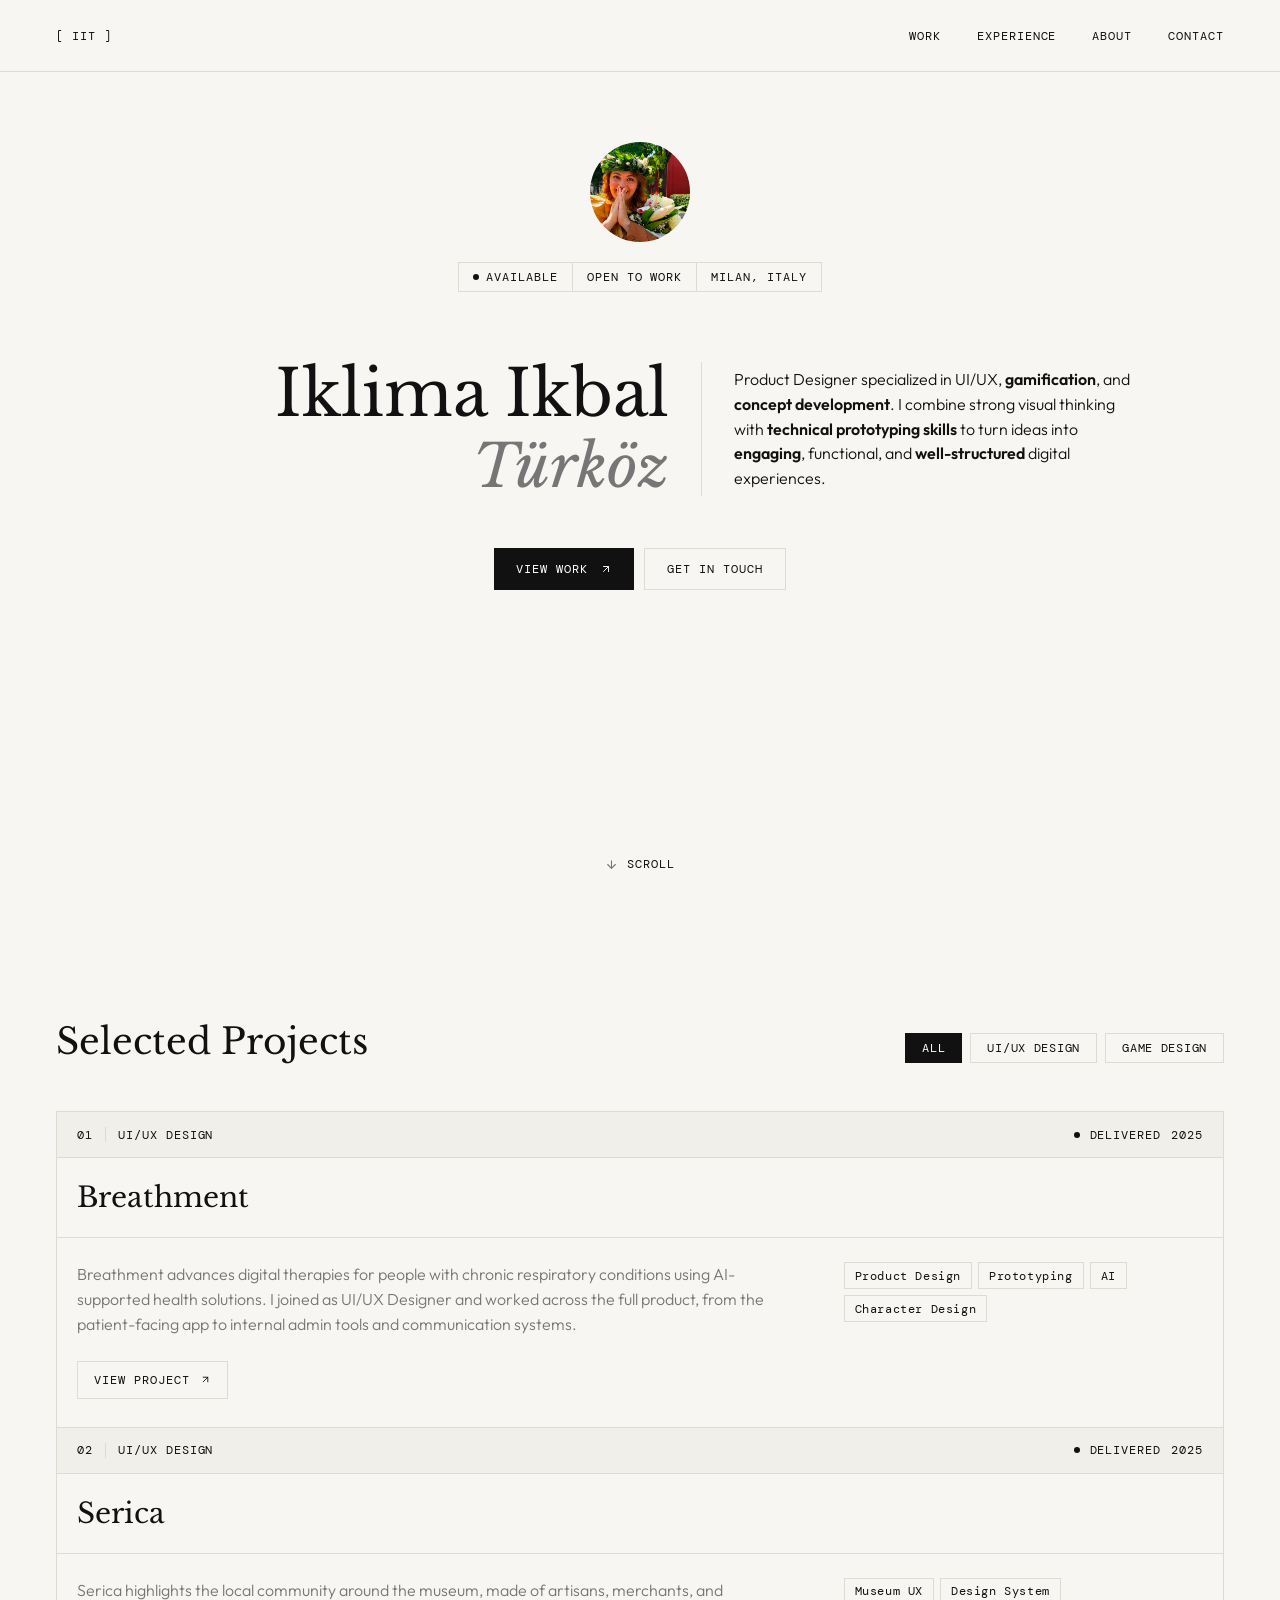
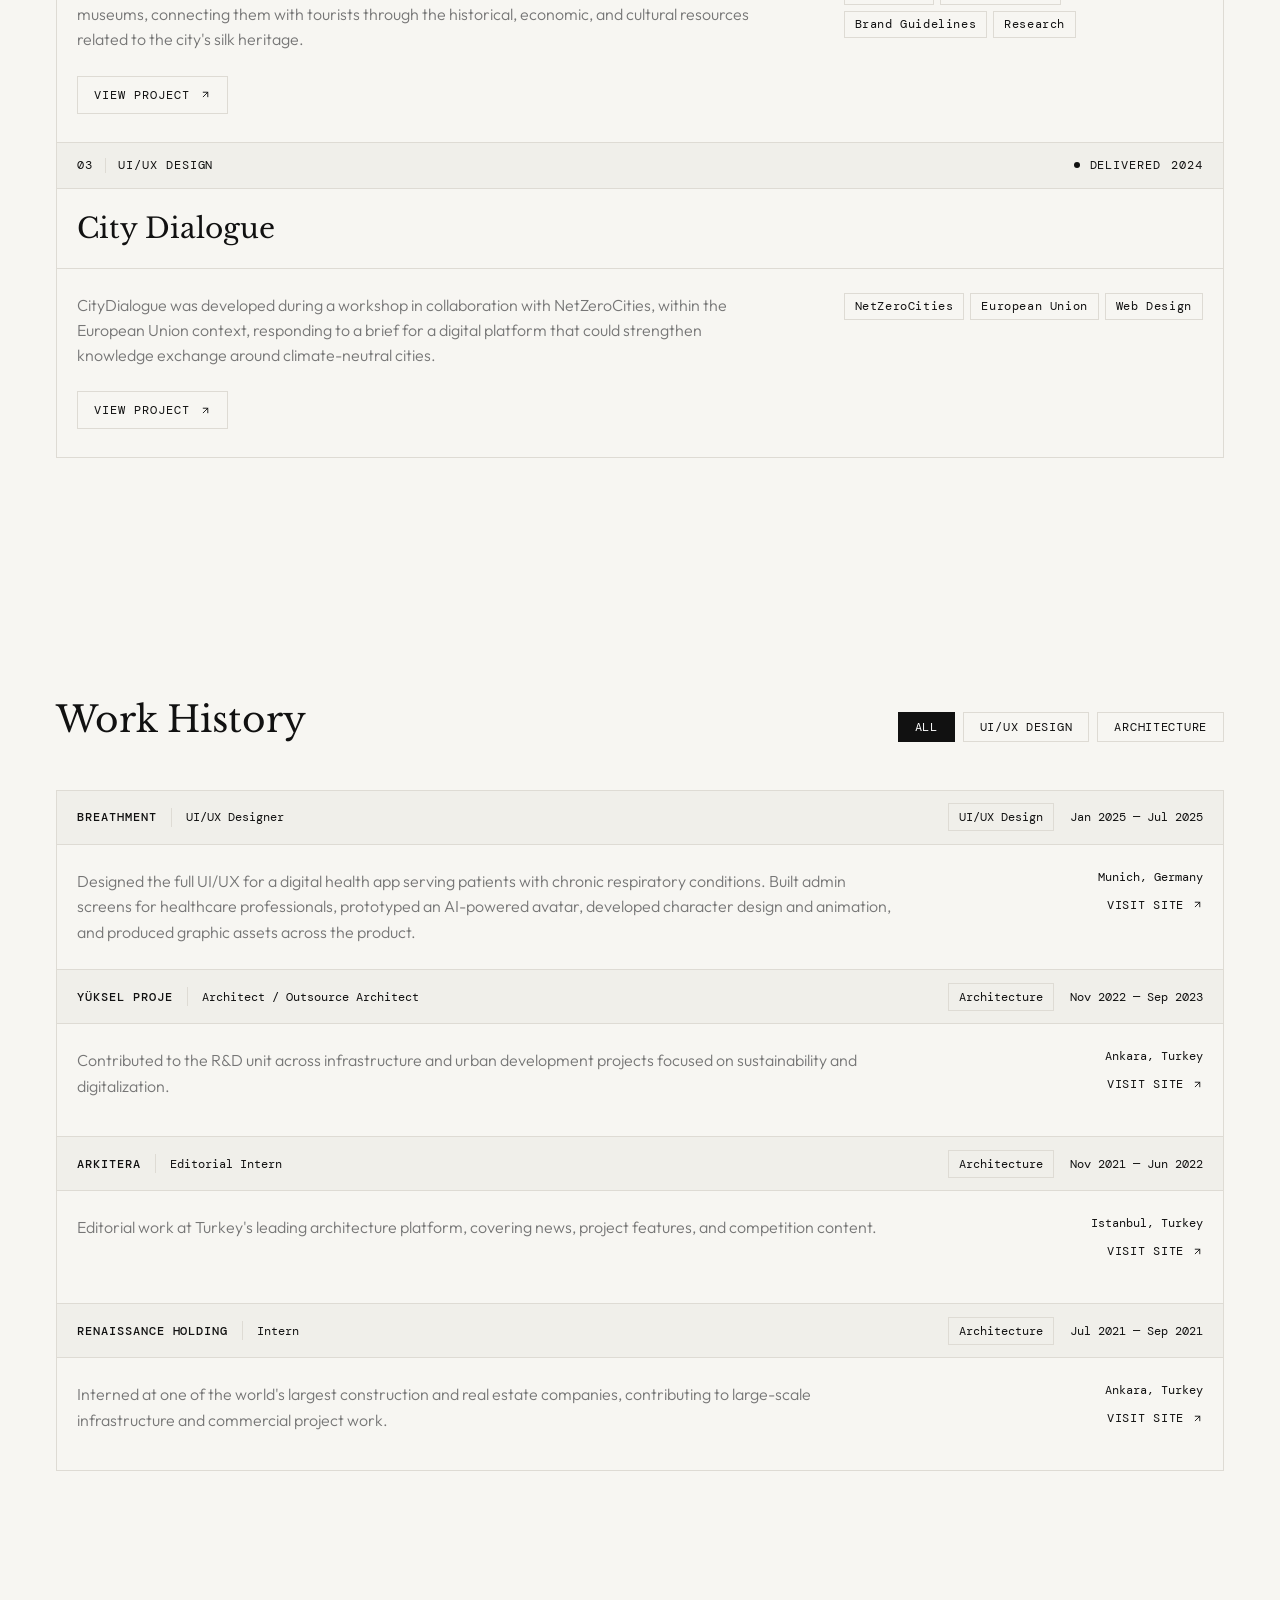
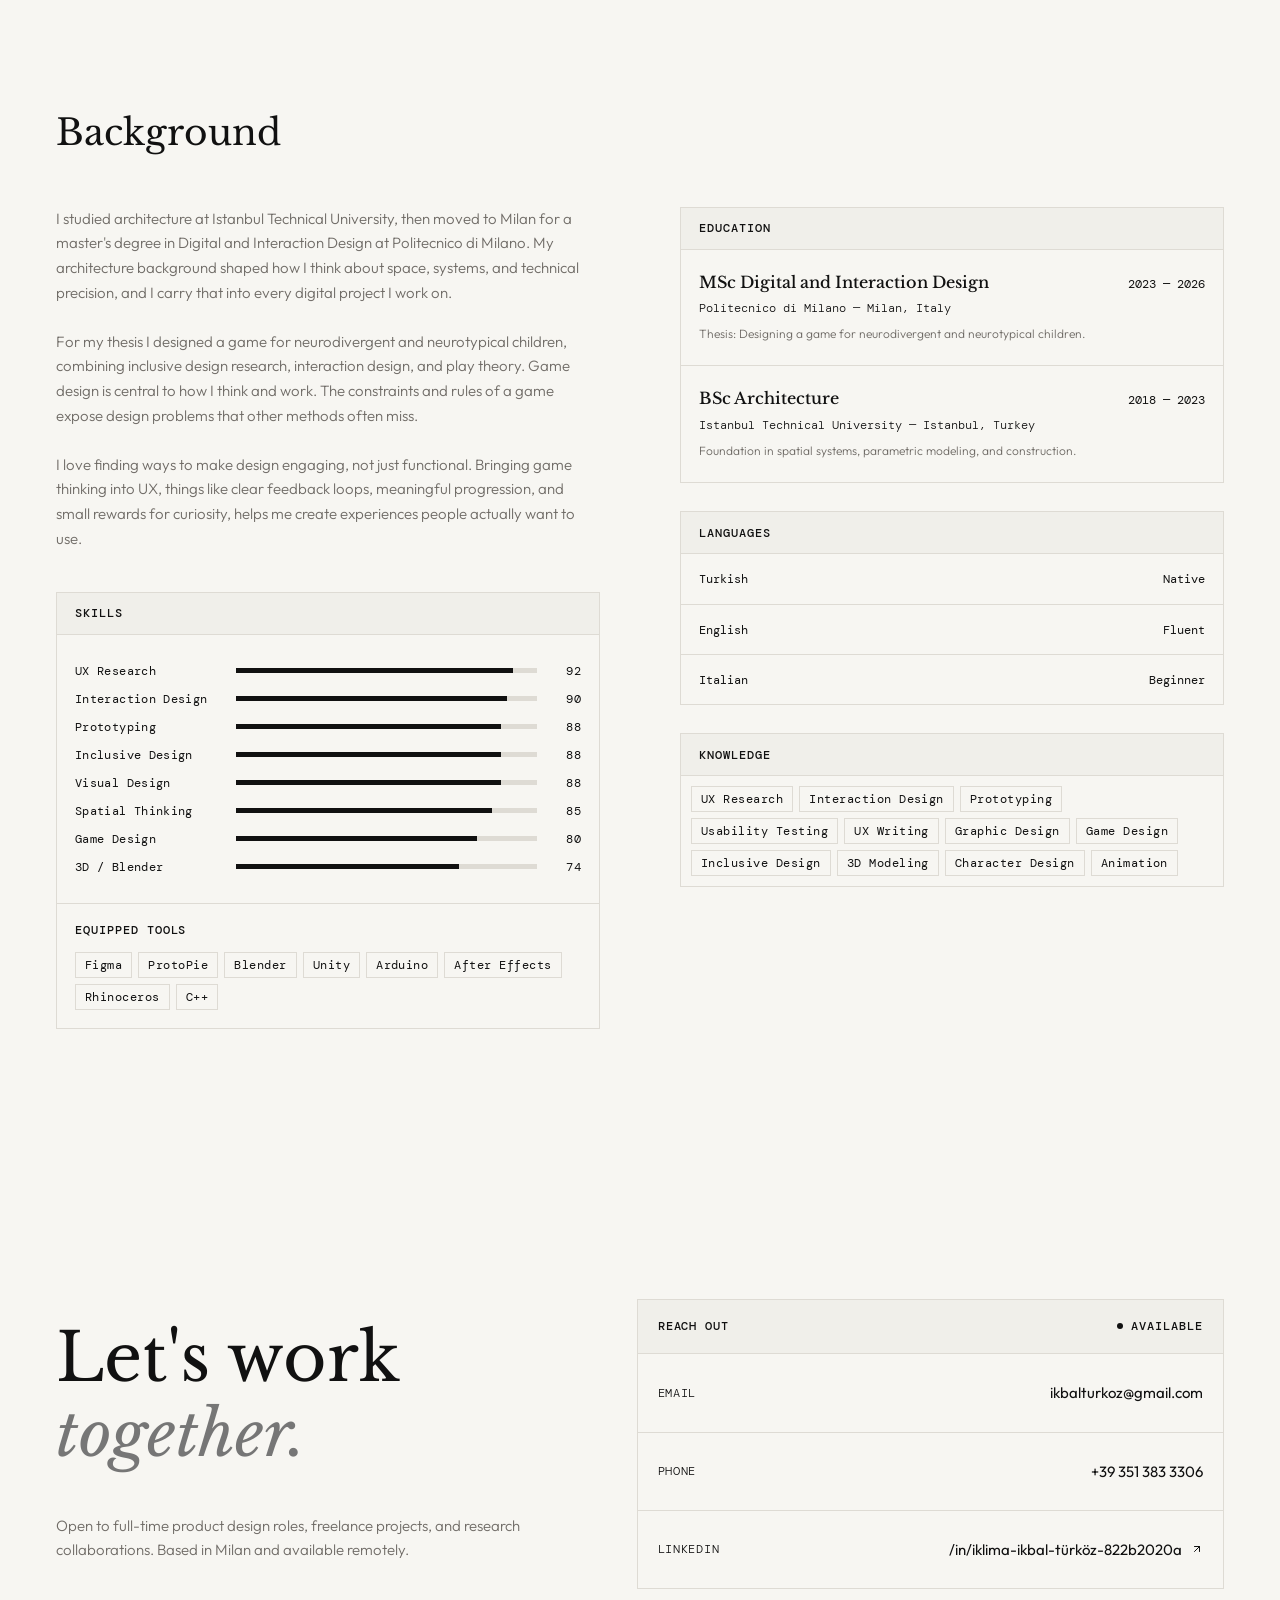
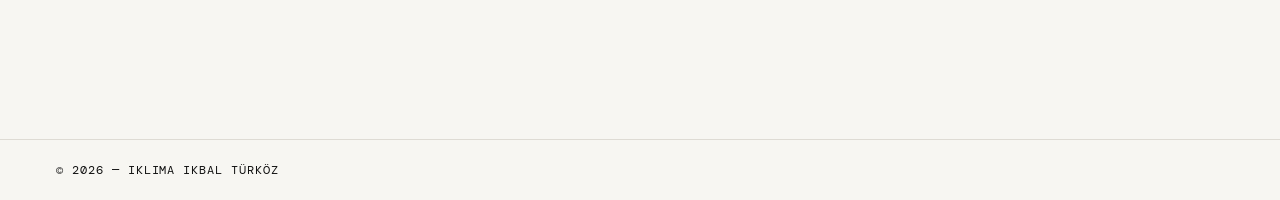
==== commit e996ae1b: "breathment page completed" ====
--- a/index.html
+++ b/index.html
@@ -14,12 +14,12 @@
   <title>Iklima Ikbal Türköz — Product Designer</title>
 
 
-  <!-- =========================================
+  <!-- 
        GOOGLE FONTS
        DM Mono = labels, navigation, buttons
        Outfit = body text
        Libre Baskerville = large serif titles
-  ========================================== -->
+ -->
 
   <link rel="preconnect" href="https://fonts.googleapis.com">
 
@@ -49,9 +49,10 @@
 <body>
 
 
-  <!-- =========================================
-       HEADER / NAVIGATION
-  ========================================== -->
+  <!--
+       YER: HEADER / NAVIGATION
+       
+   -->
 
   <header class="site-header">
 
@@ -99,16 +100,16 @@
 
 
 
-  <!-- =========================================
-       MAIN PAGE CONTENT
-  ========================================== -->
+  <!--
+       YER: MAIN PAGE CONTENT
+ -->
 
   <main>
 
 
-    <!-- =========================================
-         HERO SECTION
-    ========================================== -->
+    <!-- 
+         YER: HERO SECTION
+     -->
 
     <section
       class="hero"
@@ -116,10 +117,10 @@
     >
 
 
-      <!-- =========================
+      <!-- 
            PROFILE AREA
            Photo + status information
-      ========================== -->
+    -->
 
       <div class="hero-profile">
 
@@ -131,8 +132,8 @@
 
 
         <!--
-          All three status labels are inside ONE box.
-          The vertical lines are created with CSS.
+          NOT:Her üç durum etiketi de TEK bir kutunun içinde.
+          Dikey çizgiler CSS ile oluşturuldu. 
         -->
 
         <div class="availability-box text-mono-meta">
@@ -164,16 +165,15 @@
       </div>
 
 
-
-      <!-- =========================
-           HERO MAIN CONTENT
-           Name | divider | description
-      ========================== -->
+      <!-- 
+           YER: HERO MAIN CONTENT
+           DÜZEN: Name | divider | description
+      -->
 
       <div class="hero-main">
 
 
-        <!-- LEFT SIDE: NAME -->
+        <!-- NOT: LEFT SIDE: NAME -->
 
         <div class="hero-name">
 
@@ -193,7 +193,7 @@
 
 
 
-        <!-- CENTER VERTICAL LINE -->
+        <!-- NOT: CENTER VERTICAL LINE -->
 
         <div
           class="hero-divider"
@@ -202,7 +202,7 @@
 
 
 
-        <!-- RIGHT SIDE: INTRODUCTION -->
+        <!-- NOT: RIGHT SIDE: INTRODUCTION -->
 
         <div class="hero-description">
 
@@ -228,14 +228,14 @@
 
 
 
-      <!-- =========================
-           HERO BUTTONS
-      ========================== -->
+      <!--
+           YER: HERO BUTTONS
+       -->
 
       <div class="hero-actions">
 
 
-        <!-- Primary button -->
+        <!-- NOT: Primary button -->
 
         <a
           href="#projects"
@@ -269,9 +269,9 @@
 
 
 
-      <!-- =========================
-           SCROLL INDICATOR
-      ========================== -->
+      <!-- 
+           NOT: SCROLL INDICATOR svg eklendi
+      -->
 
       <a
         href="#projects"
@@ -292,9 +292,7 @@
     </section>
 
 
-<!-- =========================================
-     SELECTED PROJECTS SECTION
-========================================== -->
+<!--BNOT: SELECTED PROJECTS SECTION burada -->
 
 <section
   class="projects-section"
@@ -304,10 +302,10 @@
   <div class="section-container">
 
 
-    <!-- =====================================
-         SECTION HEADER
-         Title + filters
-    ====================================== -->
+    <!-- DÜZEN:
+         SECTION HEADER bölümü
+         Title + filters eklenicek
+    -->
 
     <div class="projects-header">
     
@@ -321,8 +319,8 @@
     
     
         <!--
-        These buttons are visual only for now.
-        Later we can add JavaScript filtering.
+        buttonlar sadece visual için
+        JaVADAN SCRİPT EKLENİCEK filter için.
       -->
 
       <div class="project-filters">
@@ -354,21 +352,21 @@
 
 
 
-    <!-- =====================================
-         PROJECT LIST
-    ====================================== -->
+    <!-- 
+         PROJECT LIST sectionı
+    -->
 
     <div class="project-list">
 
 
-      <!-- =================================
+      <!-- 
            PROJECT 01 — BREATHMENT
-      ================================== -->
+       -->
 
       <article class="project-card">
 
 
-        <!-- Top metadata row -->
+        <!-- Top metadata row içeriğie bak-->
 
         <div class="project-meta">
 
@@ -416,8 +414,7 @@
           2. Tags
           3. CTA
 
-          Desktop and mobile layouts can now
-          control these three elements independently.
+         Mobil ve masaüstü bu strüktürü kullanıcak.
         -->
 
         <div class="project-content">
@@ -466,7 +463,7 @@
           <!-- Project CTA -->
 
           <a
-            href="#"
+            href="breathment.html"
             class="project-link"
           >
 
@@ -496,9 +493,9 @@
 
 
 
-      <!-- =================================
+      <!-- 
            PROJECT 02 — SERICA
-      ================================== -->
+       -->
 
       <article class="project-card">
 
@@ -621,9 +618,9 @@
 
 
 
-      <!-- =================================
+      <!-- 
            PROJECT 03 — CITY DIALOGUE
-      ================================== -->
+     -->
 
       <article class="project-card">
 
@@ -749,9 +746,9 @@
 </section>
 
 
-<!-- =========================================
-     WORK HISTORY SECTION
-========================================== -->
+<!-- 
+     yer: WORK HISTORY SECTION
+ -->
 
 <section
   class="experience-section"
@@ -761,9 +758,9 @@
   <div class="section-container">
 
 
-    <!-- ===============================
+    <!-- 
          SECTION HEADER
-    ================================ -->
+   -->
 
     <div class="experience-header">
 
@@ -773,8 +770,7 @@
 
 
       <!--
-        Visual filters only for now.
-        Filtering logic can be added later with JavaScript.
+        filterler javayla eklenicek
       -->
 
       <div class="experience-filters">
@@ -806,16 +802,16 @@
 
 
 
-    <!-- ===============================
+    <!-- 
          EXPERIENCE LIST
-    ================================ -->
+     -->
 
     <div class="experience-list">
 
 
-      <!-- =============================
+      <!-- 
            EXPERIENCE 01 — BREATHMENT
-      ============================== -->
+       -->
 
       <article class="experience-item">
 
@@ -878,7 +874,7 @@
             </span>
 
             <a
-              href="#"
+              href="https://breathment.com/en/"
               class="experience-link"
             >
 
@@ -906,9 +902,9 @@
 
 
 
-      <!-- =============================
+      <!-- 
            EXPERIENCE 02 — YÜKSEL PROJE
-      ============================== -->
+       -->
 
       <article class="experience-item">
 
@@ -961,7 +957,7 @@
             </span>
 
             <a
-              href="#"
+              href="https://www.yukselproje.com.tr/en"
               class="experience-link"
             >
 
@@ -990,9 +986,9 @@
 
 
 
-      <!-- =============================
+      <!-- 
            EXPERIENCE 03 — ARKITERA
-      ============================== -->
+      -->
 
       <article class="experience-item">
 
@@ -1045,7 +1041,7 @@
             </span>
 
             <a
-              href="#"
+              href="https://www.arkitera.com/author/ikbalturkoz/"
               class="experience-link"
             >
 
@@ -1074,9 +1070,9 @@
 
 
 
-      <!-- =============================
+      <!-- 
            EXPERIENCE 04 — RENAISSANCE
-      ============================== -->
+       -->
 
       <article class="experience-item">
 
@@ -1130,7 +1126,7 @@
             </span>
 
             <a
-              href="#"
+              href="https://ronesans.com/en"
               class="experience-link"
             >
 
@@ -1157,9 +1153,9 @@
 </section>
 
 
-<!-- =========================================
+<!-- 
      BACKGROUND SECTION
-========================================== -->
+ -->
 
 <section
   class="background-section"
@@ -1169,9 +1165,9 @@
   <div class="section-container">
 
 
-    <!-- ===============================
+    <!-- 
          SECTION TITLE
-    ================================ -->
+     -->
 
     <h2 class="section-title background-title">
       Background
@@ -1179,29 +1175,29 @@
 
 
 
-    <!-- ===============================
-         TWO-COLUMN BACKGROUND LAYOUT
-
-         LEFT:
+    <!-- 
+         iki sütünlu Layout
+
+         Sol:
          About text + skills
 
-         RIGHT:
+         Sağ:
          Education + languages + knowledge
-    ================================ -->
+    -->
 
     <div class="background-grid">
 
 
-      <!-- =====================================
-           LEFT COLUMN
-      ====================================== -->
+      <!-- 
+           Sol sütün
+       -->
 
       <div class="background-left">
 
 
-        <!-- ===============================
+        <!-- 
              ABOUT TEXT
-        ================================ -->
+         -->
 
         <div class="about-copy">
 
@@ -1234,9 +1230,9 @@
 
 
 
-        <!-- ===============================
-             SKILLS CARD
-        ================================ -->
+        <!-- 
+             SKills kartı
+         -->
 
         <div class="info-card skills-card">
 
@@ -1431,9 +1427,9 @@
 
 
 
-          <!-- ===============================
+          <!-- 
                TOOLS
-          ================================ -->
+          -->
 
           <div class="tools-area">
 
@@ -1462,16 +1458,16 @@
 
 
 
-      <!-- =====================================
-           RIGHT COLUMN
-      ====================================== -->
+      <!-- 
+           Sa Sütun
+       -->
 
       <div class="background-right">
 
 
-        <!-- =================================
+        <!-- 
              EDUCATION
-        ================================== -->
+        -->
 
         <div class="info-card">
 
@@ -1547,9 +1543,9 @@
 
 
 
-        <!-- =================================
+        <!-- 
              LANGUAGES
-        ================================== -->
+         -->
 
         <div class="info-card">
 
@@ -1604,9 +1600,9 @@
 
 
 
-        <!-- =================================
+        <!-- 
              KNOWLEDGE
-        ================================== -->
+         -->
 
         <div class="info-card">
 
@@ -1645,9 +1641,9 @@
 
 </section>
 
-<!-- =========================================
+<!-- 
      CONTACT SECTION
-========================================== -->
+ -->
 
 <section
   class="contact-section"
@@ -1657,17 +1653,17 @@
   <div class="section-container">
 
 
-    <!-- =====================================
-         TWO-COLUMN CONTACT LAYOUT
-    ====================================== -->
+    <!-- 
+         Çift Sütun CONTACT LAYOUT
+    -->
 
     <div class="contact-grid">
 
 
-      <!-- =================================
-           LEFT SIDE
+      <!-- 
+           Sol taraf
            Main contact message
-      ================================== -->
+       -->
 
       <div class="contact-intro">
 
@@ -1697,16 +1693,16 @@
 
 
       <!-- =================================
-           RIGHT SIDE
+           Sağ taraf
            Contact information card
       ================================== -->
 
       <div class="contact-card">
 
 
-        <!-- ===============================
+        <!-- 
              CARD HEADER
-        ================================ -->
+         -->
 
         <div class="contact-card-header">
 
@@ -1729,9 +1725,9 @@
 
 
 
-        <!-- ===============================
+        <!-- 
              EMAIL ROW
-        ================================ -->
+        -->
 
         <div class="contact-row">
 
@@ -1751,9 +1747,10 @@
 
 
 
-        <!-- ===============================
+        <!-- 
              PHONE ROW
-        ================================ -->
+         -->
+
 
         <div class="contact-row">
 
@@ -1773,9 +1770,10 @@
 
 
 
-        <!-- ===============================
+        <!-- 
              LINKEDIN ROW
-        ================================ -->
+         -->
+
 <div class="contact-row">
 
     <span class="contact-label">
@@ -1809,9 +1807,9 @@
 
 </main>
 
-<!-- =========================================
+<!-- 
      FOOTER
-========================================== -->
+ -->
 
 <footer class="site-footer">
 
--- a/css/style.css
+++ b/css/style.css
@@ -1,11 +1,10 @@
-/* ==========================================================
+/* 
    01 — DESIGN VARIABLES
 
-   Global project values live here.
-   Fonts, colors, maximum widths etc.
-
-   Changing a value here can affect the entire website.
-========================================================== */
+    Proje değerleri burada.
+    Yazı tipleri, renkler, maksimum genişlikler vb.
+   Buradaki bir değeri değiştirmek tüm web sitesini etkileyebilir.
+ */
 
 :root {
 
@@ -36,12 +35,10 @@
 
 
 
-/* ==========================================================
-   02 — BASIC RESET
-
-   Removes browser default styling that can create
-   unexpected spacing.
-========================================================== */
+/*    02 — BASIC RESET
+    Beklenmedik boşluklara yol açabilen tarayıcı varsayılan stillerini kaldırır. 
+    Intten bak.   
+ */
 
 * {
     box-sizing: border-box;
@@ -83,24 +80,23 @@
 
 
 
-/* ==========================================================
-   03 — TYPOGRAPHY SYSTEM
-
-   These are reusable typography classes.
-
-   Instead of connecting one font size directly to one
-   specific element, we create reusable text styles.
-========================================================== */
+/*
+   TYPOGRAPHY SYSTEM
+
+    Bunlar, yeniden kullanılabilir tipografi sınıflarıdır.
+   Tek bir yazı tipi boyutunu doğrudan belirli bir öğeye
+   bağlamak yerine, yeniden kullanılabilir metin stilleri oluşturuyoruz.
+ */
 
 
 /* Small DM Mono
-   Used for logo / initials */
+   kullanılan yer logo / initials */
 
 .text-mono-small {
 
     font-family: var(--font-mono);
 
-    font-size: 11px;
+    font-size: 12px;
 
     font-weight: 400;
 
@@ -112,13 +108,13 @@
 
 
 /* Very small DM Mono
-   Used for status information and scroll */
+   kullan status information ve scroll */
 
 .text-mono-meta {
 
     font-family: var(--font-mono);
 
-    font-size: 9px;
+    font-size: 12px;
 
     font-weight: 400;
 
@@ -130,7 +126,7 @@
 
 
 /* Standard body copy
-   Uses Outfit */
+   kullanılan Outfit */
 
 .body-text {
 
@@ -138,7 +134,7 @@
 
     font-family: var(--font-sans);
 
-    font-size: 15px;
+    font-size: 16px;
 
     font-weight: 300;
 
@@ -155,9 +151,10 @@
 
 
 
-/* ==========================================================
-   04 — HEADER
-========================================================== */
+/* 
+   HEADER
+ */
+
 
 .site-header {
     width: 100%;
@@ -185,7 +182,7 @@
 }
 
 
-/* Logo / initials on the left */
+/* Logo / initials solda */
 
 .site-logo {
 
@@ -234,11 +231,11 @@
 
 
 
-/* ==========================================================
-   05 — HERO SECTION
-
-   The entire first screen.
-========================================================== */
+/* 
+  HERO SECTION
+
+   İlk section bütün
+ */
 
 .hero {
 
@@ -260,9 +257,9 @@
 
 
 
-/* ==========================================================
-   06 — PROFILE + AVAILABILITY
-========================================================== */
+/* 
+   PROFILE + AVAILABILITY
+ */
 
 .hero-profile {
 
@@ -276,7 +273,7 @@
 
 
 
-/* Circular profile image */
+/* Daire profile resmi */
 
 .profile-image {
 
@@ -292,14 +289,12 @@
 
 
 
-/* ----------------------------------------------------------
+/* 
    AVAILABILITY BOX
 
-   Important:
-   All three items are inside ONE rectangle.
-
+   3 değer tek kutuda simgeyle ayır:
    AVAILABLE | OPEN TO WORK | MILAN, ITALY
----------------------------------------------------------- */
+ */
 
 
 
@@ -316,7 +311,7 @@
 }
 
 
-/* Each individual item */
+/* her değer özelde */
 
 .availability-item {
 
@@ -337,7 +332,7 @@
 }
 
 
-/* Creates vertical divider between items */
+/* Orta bölücü */
 
 .availability-item+.availability-item {
 
@@ -346,7 +341,7 @@
 }
 
 
-/* Small dot before AVAILABLE */
+/* küçük nokta */
 
 .status-dot {
 
@@ -364,16 +359,16 @@
 
 
 
-/* ==========================================================
-   07 — HERO MAIN CONTENT
+/* 
+   HERO MAIN CONTENT
 
    Layout:
 
    NAME        |      DESCRIPTION
 
-   This grid controls the relationship between
-   the name, vertical line and body copy.
-========================================================== */
+bu grid sistemi isim ve secriptionı ayırıyo
+
+   */
 
 .hero-main {
     width: 100%;
@@ -384,9 +379,9 @@
     display: grid;
 
     /*
-    Left column takes the space it needs.
-    Middle column is the divider.
-    Right column holds the description.
+    Sol sütun, ihtiyaç duyduğu alanı kaplar.
+    Orta sütun ayırıcıdır.
+    Sağ sütun açıklamayı içerir.
   */
 
     grid-template-columns:
@@ -397,9 +392,9 @@
     align-items: center;
 }
 
-/* ==========================================================
-   08 — HERO NAME
-========================================================== */
+/* 
+   HERO NAME
+ */
 
 .hero-name {
     width: fit-content;
@@ -444,9 +439,7 @@
 
 /* "Türköz"
 
-   Important:
-   It is aligned to the RIGHT side of
-   the same name container.
+ Aynı containerda sağa dayalı o yüzden ayrı bir item gibi
 */
 
 .last-name {
@@ -467,11 +460,9 @@
 
 
 
-/* ==========================================================
-   09 — VERTICAL DIVIDER
-
-   The line between name and description.
-========================================================== */
+/* 
+    VERTICAL DIVIDER ortadaki çizgi
+ */
 
 .hero-divider {
 
@@ -485,9 +476,9 @@
 
 
 
-/* ==========================================================
-   10 — HERO DESCRIPTION
-========================================================== */
+/* 
+ HERO DESCRIPTION
+ */
 
 .hero-description {
 
@@ -497,9 +488,9 @@
 
 
 
-/* ==========================================================
-   11 — HERO ACTION BUTTONS
-========================================================== */
+/* 
+   HERO ACTION BUTTONS
+ */
 
 .hero-actions {
 
@@ -533,7 +524,7 @@
 
     font-family: var(--font-mono);
 
-    font-size: 9px;
+    font-size: 12px;
 
     font-weight: 400;
 
@@ -551,7 +542,7 @@
 
 
 
-/* Black button */
+/* Black button hoverda dönüşen */
 
 .button-primary {
 
@@ -563,7 +554,7 @@
 
 
 
-/* White / outlined button */
+/* White / outlined button hoevrdaki normal*/
 
 .button-secondary {
 
@@ -573,7 +564,7 @@
 
 
 
-/* SVG icon inside button */
+/* SVG icon buton içi */
 
 .button-icon {
 
@@ -595,9 +586,9 @@
 
 
 
-/* ==========================================================
-   12 — SCROLL INDICATOR
-========================================================== */
+/* 
+    SCROLL INDICATOR
+ */
 
 .scroll-indicator {
 
@@ -635,12 +626,11 @@
 
 
 
-/* ==========================================================
-   13 — TABLET / SMALL SCREEN
-
-   We will improve responsive behavior later.
-   For now this prevents the desktop design from breaking.
-========================================================== */
+/* 
+    TABLET / SMALL SCREEN
+  Duyarlı (responsive) davranışı daha sonra iyileştircem
+  Şimdilik bu, masaüstü tasarımının bozulmasını önlüyor
+*/
 
 @media (max-width: 900px) {
 
@@ -729,19 +719,9 @@
 }
 
 
-
-/* ==========================================================
-   14 — MOBILE
-
-   This is only a basic first version.
-   We will design the real mobile layout later.
-========================================================== */
-
-
-
-/* ==========================================================
+/* 
    15 — SELECTED PROJECTS SECTION
-========================================================== */
+ */
 
 .projects-section {
 
@@ -756,7 +736,7 @@
 
 /* Main content width
 
-   We reuse the same width logic used in the hero.
+  hero genişliği ile aynı mantığı kullanıyoruz
 */
 
 .section-container {
@@ -771,16 +751,16 @@
 
 
 
-/* ==========================================================
-   16 — PROJECTS HEADER
-
-   Left:
+/* 
+   PROJECTS HEADER
+
+   Sol:
    [02] WORK
    Selected Projects
 
-   Right:
+   Sağ:
    Filter buttons
-========================================================== */
+ */
 
 .projects-header {
 
@@ -817,9 +797,9 @@
 
 
 
-/* ==========================================================
+/* 
    17 — FILTER BUTTONS
-========================================================== */
+ */
 
 .project-filters {
 
@@ -875,9 +855,9 @@
 
 
 
-/* ==========================================================
+/* 
    18 — PROJECT LIST
-========================================================== */
+ */
 
 .project-list {
 
@@ -893,14 +873,13 @@
 
 
 
-/* ==========================================================
-   19 — PROJECT CARD
-
-   Each project uses the SAME HTML structure.
-
-   This is one of the most important reusable patterns
-   in this section.
-========================================================== */
+/* 
+  PROJECT CARD
+
+   Her proje AYNI HTML yapısını kullan
+   Bu, bu bölümdeki en önemli yeniden kullanılabilir
+   kalıplardan biridir.
+ */
 
 .project-card {
 
@@ -912,13 +891,13 @@
 
 
 
-/* ==========================================================
-   20 — PROJECT META ROW
-
-   Example:
-
+/* 
+   PROJECT META ROW
+
+   Örnek:
    01 | UI/UX DESIGN                ● DELIVERED 2025
-========================================================== */
+
+ */
 
 .project-meta {
 
@@ -941,7 +920,7 @@
 
 
 
-/* Left metadata */
+/* Sol metadata */
 
 .project-category {
 
@@ -969,7 +948,7 @@
 
 
 
-/* Right metadata */
+/* Sağ metadata */
 
 .project-status {
 
@@ -983,9 +962,9 @@
 
 
 
-/* ==========================================================
-   21 — PROJECT TITLE
-========================================================== */
+/* 
+   PROJECT TITLE
+ */
 
 .project-title-row {
 
@@ -998,7 +977,7 @@
 
 
 
-/* Project title uses Libre Baskerville */
+/* Project title uses Libre Baskerville font */
 
 .project-title {
 
@@ -1014,15 +993,15 @@
 
 
 
-/* ==========================================================
-   22 — PROJECT CONTENT
-
-   Left:
+/* 
+    PROJECT CONTENT
+
+   Sol:
    description + button
 
-   Right:
+   Sağ:
    tags
-========================================================== */
+= */
 
 .project-content {
     padding:
@@ -1044,9 +1023,9 @@
 
 
 
-/* ==========================================================
-   23 — PROJECT DESCRIPTION
-========================================================== */
+/* 
+  PROJECT DESCRIPTION
+ */
 
 .project-description {
 
@@ -1061,20 +1040,20 @@
 
     font-family: var(--font-sans);
 
-    font-size: 14px;
+    font-size: 16px;
 
     font-weight: 300;
 
     line-height: 1.55;
 
-    color: #6f6b66;
-}
-
-
-
-/* ==========================================================
+    color: var(--color-text-gray);
+}
+
+
+
+/*
    24 — PROJECT LINK BUTTON
-========================================================== */
+ */
 
 .project-link {
     grid-column: 1;
@@ -1096,7 +1075,7 @@
 
     font-family: var(--font-mono);
 
-    font-size: 9px;
+    font-size: 12px;
 
     letter-spacing: 0.08em;
 
@@ -1138,9 +1117,9 @@
 
 
 
-/* ==========================================================
+/* 
    25 — PROJECT TAGS
-========================================================== */
+ */
 
 .project-tags {
     grid-column: 2;
@@ -1175,7 +1154,7 @@
 
     font-family: var(--font-mono);
 
-    font-size: 10px;
+    font-size: 12px;
 
     letter-spacing: 0.05em;
 
@@ -1185,9 +1164,9 @@
     background-color: #F0EFEA;
 }
 
-/* ==========================================================
-   26 — WORK HISTORY SECTION
-========================================================== */
+/* 
+   WORK HISTORY SECTION
+ */
 
 .experience-section {
     width: 100%;
@@ -1197,9 +1176,9 @@
 }
 
 
-/* ==========================================================
-   27 — WORK HISTORY HEADER
-========================================================== */
+/* 
+   WORK HISTORY HEADER
+ */
 
 .experience-header {
     display: flex;
@@ -1218,9 +1197,9 @@
 }
 
 
-/* ==========================================================
-   28 — EXPERIENCE LIST
-========================================================== */
+/* 
+   EXPERIENCE LIST
+ */
 
 .experience-list {
     width: 100%;
@@ -1231,9 +1210,9 @@
 }
 
 
-/* ==========================================================
-   29 — EXPERIENCE ITEM
-========================================================== */
+/* 
+   EXPERIENCE ITEM
+ */
 
 .experience-item {
     width: 100%;
@@ -1242,9 +1221,9 @@
 }
 
 
-/* ==========================================================
-   30 — EXPERIENCE TOP ROW
-========================================================== */
+/* 
+    EXPERIENCE TOP ROW
+ */
 
 .experience-meta {
     min-height: 54px;
@@ -1273,7 +1252,7 @@
 .experience-company {
     font-family: var(--font-mono);
 
-    font-size: 11px;
+    font-size: 12px;
     font-weight: 500;
 
     letter-spacing: 0.08em;
@@ -1293,7 +1272,7 @@
 .experience-position {
     font-family: var(--font-mono);
 
-    font-size: 10px;
+    font-size: 12px;
 
     color: var(--color-muted);
 }
@@ -1307,7 +1286,7 @@
 
     font-family: var(--font-mono);
 
-    font-size: 9px;
+    font-size: 12px;
 
     color: var(--color-muted);
 }
@@ -1328,9 +1307,9 @@
 }
 
 
-/* ==========================================================
-   31 — EXPERIENCE CONTENT ROW
-========================================================== */
+/* 
+    EXPERIENCE CONTENT ROW
+ */
 
 .experience-content {
     min-height: 112px;
@@ -1356,18 +1335,18 @@
 
     font-family: var(--font-sans);
 
-    font-size: 14px;
+    font-size: 16px;
     font-weight: 300;
 
     line-height: 1.6;
 
-    color: #6f6b66;
-}
-
-
-/* ==========================================================
-   32 — LOCATION + VISIT LINK
-========================================================== */
+    color: var(--color-text-gray);
+}
+
+
+/* 
+    LOCATION + VİSİT LINK
+ */
 
 .experience-side {
     display: flex;
@@ -1378,7 +1357,7 @@
 
     font-family: var(--font-mono);
 
-    font-size: 9px;
+    font-size: 12px;
 
     color: var(--color-muted);
 
@@ -1419,9 +1398,9 @@
     flex-shrink: 0;
 }
 
-/* ==========================================================
-   33 — BACKGROUND SECTION
-========================================================== */
+/* 
+    BACKGROUND SECTİON
+ */
 
 .background-section {
     width: 100%;
@@ -1437,16 +1416,16 @@
 
 
 
-/* ==========================================================
-   34 — BACKGROUND MAIN GRID
-
-   Desktop structure:
-
-   LEFT COLUMN      RIGHT COLUMN
+/* 
+   BACKGROUND ANA GRID
+
+   Desktop için:
+
+   SOL taraf        SAĞ taraf
    About            Education
    Skills           Languages
                     Knowledge
-========================================================== */
+ */
 
 .background-grid {
     display: grid;
@@ -1461,9 +1440,9 @@
 
 
 
-/* ==========================================================
-   35 — LEFT / RIGHT COLUMNS
-========================================================== */
+/* 
+   LEFT / RIGHT COLUMNS
+ */
 
 .background-left,
 .background-right {
@@ -1490,9 +1469,9 @@
 
 
 
-/* ==========================================================
-   36 — ABOUT TEXT
-========================================================== */
+/* 
+   ABOUT TEXT
+ */
 
 .about-copy {
     max-width: 560px;
@@ -1521,17 +1500,17 @@
 
 
 
-/* ==========================================================
-   37 — SHARED INFORMATION CARD
-
-   Used by:
+/* 
+  SHARED INFORMATION CARD
+
+   KULLANILDI:
    Skills
    Education
    Languages
    Knowledge
 
-   Reusing one card class avoids duplicated CSS.
-========================================================== */
+  Tek bir kart sınıfının yeniden kullanılması, CSS tekrarını önler.
+ */
 
 .info-card {
     width: 100%;
@@ -1573,9 +1552,9 @@
 
 
 
-/* ==========================================================
-   38 — SKILLS
-========================================================== */
+/*
+   SKILLS
+ */
 
 .skills-list {
     padding:
@@ -1585,7 +1564,7 @@
 
 
 /*
-   Each skill uses three columns:
+   HER SKİLL 3 COLUM  KULLANIYO:
 
    NAME | PROGRESS BAR | VALUE
 */
@@ -1631,7 +1610,7 @@
 
 
 /*
-   The width comes from:
+   HTMLDEN GELEN HER WİDTH KULLANIYO:
 
    style="--skill-level: 92%;"
 
@@ -1653,9 +1632,9 @@
 
 
 
-/* ==========================================================
-   39 — TOOLS AREA
-========================================================== */
+/* 
+    TOOLS AREA
+ */
 
 .tools-area {
     padding:
@@ -1683,15 +1662,15 @@
 
 
 
-/* ==========================================================
-   40 — REUSABLE TAG SYSTEM
-
-   Used for both:
+/* 
+   REUSABLE TAG SYSTEM
+
+   KULLANILDI:
    Equipped Tools
    Knowledge
 
-   One component = less duplicated CSS.
-========================================================== */
+   One component EŞİTTİR less duplicated CSS. UNUTMA
+ */
 
 .tag-list {
     display: flex;
@@ -1717,16 +1696,16 @@
 
     font-family: var(--font-mono);
 
-    font-size: 10px;
+    font-size: 12px;
 
     letter-spacing: 0.04em;
 }
 
 
 
-/* ==========================================================
-   41 — EDUCATION
-========================================================== */
+/* 
+   EDUCATION
+ */
 
 .education-item {
     padding:
@@ -1769,7 +1748,7 @@
 
     font-family: var(--font-mono);
 
-    font-size: 10px;
+    font-size: 12px;
 }
 
 
@@ -1802,9 +1781,9 @@
 
 
 
-/* ==========================================================
-   42 — LANGUAGES
-========================================================== */
+/* 
+   LANGUAGES
+ */
 
 .language-row {
     min-height: 50px;
@@ -1831,18 +1810,18 @@
 
 
 
-/* ==========================================================
-   43 — KNOWLEDGE
-========================================================== */
+/* 
+   KNOWLEDGE
+ */
 
 .knowledge-content {
     padding:
         10px;
 }
 
-/* ==========================================================
-   44 — CONTACT SECTION
-========================================================== */
+/* 
+   CONTACT SECTION
+ */
 
 .contact-section {
     width: 100%;
@@ -1853,15 +1832,15 @@
 
 
 
-/* ==========================================================
+/* 
    45 — CONTACT MAIN GRID
 
-   LEFT:
+   Sol:
    Big message + description
 
-   RIGHT:
+  Sağ:
    Contact information card
-========================================================== */
+ */
 
 .contact-grid {
     display: grid;
@@ -1876,9 +1855,9 @@
 
 
 
-/* ==========================================================
-   46 — CONTACT INTRO
-========================================================== */
+/* 
+    CONTACT INTRO
+ */
 
 .contact-intro {
     max-width: 560px;
@@ -1947,9 +1926,9 @@
 
 
 
-/* ==========================================================
-   47 — CONTACT CARD
-========================================================== */
+/* 
+    CONTACT CARD
+ */
 
 .contact-card {
     width: 100%;
@@ -1960,11 +1939,11 @@
 
 
 
-/* ==========================================================
-   48 — CONTACT CARD HEADER
+/*
+   CONTACT CARD HEADER
 
    REACH OUT                      ● AVAILABLE
-========================================================== */
+ */
 
 .contact-card-header {
     min-height: 54px;
@@ -1987,7 +1966,7 @@
 
     font-weight: 500;
 
-    font-size: 10px;
+    font-size: 12px;
 
     letter-spacing: 0.08em;
 
@@ -2006,9 +1985,9 @@
 
 
 
-/* ==========================================================
+/* 
    49 — CONTACT INFORMATION ROWS
-========================================================== */
+ */
 
 .contact-row {
     min-height: 78px;
@@ -2026,7 +2005,7 @@
 
 
 
-/* Line between contact rows */
+/* Çizgi between contact rows */
 
 .contact-row+.contact-row {
     border-top:
@@ -2040,7 +2019,7 @@
 .contact-label {
     font-family: var(--font-mono);
 
-    font-size: 10px;
+    font-size: 12px;
 
     font-weight: 360;
 
@@ -2077,9 +2056,9 @@
 
 
 
-/* ==========================================================
-   50 — LINKEDIN LINK + SVG
-========================================================== */
+/* 
+   LINKEDIN LINK + SVG
+ */
 
 .contact-link {
     display: inline-flex;
@@ -2108,9 +2087,9 @@
     flex-shrink: 0;
 }
 
-/* ==========================================================
-   51 — FOOTER
-========================================================== */
+/* 
+   FOOTER
+ */
 
 .site-footer {
     width: 100%;
@@ -2130,7 +2109,7 @@
 
     font-family: var(--font-mono);
 
-    font-size: 9px;
+    font-size: 12px;
 
     font-weight: 400;
 
@@ -2141,18 +2120,17 @@
     color: var(--color-muted);
 }
 
-/* ==========================================================
+/*
    MOBILE — MAX WIDTH 600PX
 
-   Keep all mobile overrides inside this single block.
-   Desktop styles stay outside and remain unchanged.
-========================================================== */
+  mobile responsivility için burada çalış
+ */
 
 @media (max-width: 600px) {
 
-  /* ========================================================
+  /* 
      01 — GLOBAL MOBILE SETTINGS
-  ======================================================== */
+   */
 
 body {
   overflow-x: hidden;
@@ -2163,9 +2141,9 @@
   }
 
 
-  /* ========================================================
-     02 — HEADER / NAVIGATION
-  ======================================================== */
+  /* 
+      HEADER / NAVIGATION
+  */
 
   .site-header {
     height: auto;
@@ -2186,9 +2164,9 @@
 
 
 
-  /* ========================================================
-     03 — HERO
-  ======================================================== */
+  /* 
+     HERO
+   */
 
   .hero {
     padding-top: 50px;
@@ -2221,7 +2199,7 @@
 
 
 
-  /* Hero main layout becomes vertical */
+  /* Hero main layout vertical oluyo */
 
   .hero-main {
     display: flex;
@@ -2274,7 +2252,7 @@
 
 
 
-  /* Desktop vertical line becomes horizontal */
+  /* Desktop vertical line horizontal oldu */
 
   .hero-divider {
     width: 100%;
@@ -2322,9 +2300,9 @@
 
 
 
-  /* ========================================================
+  /* 
      04 — SELECTED PROJECTS
-  ======================================================== */
+   */
 
   .projects-section {
     padding-top: 80px;
@@ -2391,9 +2369,7 @@
 
 
 
-  /* IMPORTANT:
-     Desktop uses Grid.
-     Mobile changes project content to vertical Flex.
+  /* Desktopta griddi mobile da vertical flexbox oluyo
   */
 
   .project-content {
@@ -2420,7 +2396,7 @@
 
 
 
-  /* 01 — Description */
+  /* Description */
 
   .project-description {
     width: 100%;
@@ -2435,14 +2411,14 @@
 
     margin: 0;
 
-    font-size: 14px;
+    font-size: 16px;
 
     line-height: 1.55;
   }
 
 
 
-  /* 02 — Tags */
+  /*Tags */
 
   .project-tags {
     width: 100%;
@@ -2464,12 +2440,12 @@
 
     padding: 0 9px;
 
-    font-size: 8px;
-  }
-
-
-
-  /* 03 — CTA */
+    font-size: 12px;
+  }
+
+
+
+  /* CTA */
 
   .project-link {
     order: 3;
@@ -2485,9 +2461,9 @@
 
 
 
-  /* ========================================================
-     05 — WORK HISTORY
-  ======================================================== */
+  /* 
+     WORK HISTORY
+  */
 
   .experience-section {
     padding-top: 80px;
@@ -2543,12 +2519,12 @@
 
 
   .experience-company {
-    font-size: 10px;
+    font-size: 12px;
   }
 
 
   .experience-position {
-    font-size: 9px;
+    font-size: 12px;
   }
 
 
@@ -2583,7 +2559,7 @@
     width: 100%;
     max-width: none;
 
-    font-size: 14px;
+    font-size: 16px;
 
     line-height: 1.55;
   }
@@ -2601,9 +2577,9 @@
 
 
 
-  /* ========================================================
+  /* 
      06 — BACKGROUND
-  ======================================================== */
+   */
 
   .background-section {
     padding-top: 80px;
@@ -2617,7 +2593,7 @@
 
 
 
-  /* Desktop two-column Grid becomes vertical */
+  /* Desktop two-column Grid vertical oluoy */
 
   .background-grid {
     display: flex;
@@ -2655,7 +2631,7 @@
 
 
   .about-copy p {
-    font-size: 14px;
+    font-size: 16px;
 
     line-height: 1.6;
   }
@@ -2700,17 +2676,17 @@
 
 
   .education-year {
-    font-size: 8px;
+    font-size: 12px;
   }
 
 
   .education-school {
-    font-size: 9px;
+    font-size: 12px;
   }
 
 
   .education-description {
-    font-size: 13px;
+    font-size: 12px;
   }
 
 
@@ -2744,9 +2720,9 @@
 
 
 
-/* ========================================================
-   07 — CONTACT
-======================================================== */
+/* 
+    CONTACT
+ */
 
 .contact-section {
   width: 100%;
@@ -2757,7 +2733,7 @@
 }
 
 
-/* Desktop Grid becomes vertical */
+/* Desktop Grid vertical oluyo */
 
 .contact-grid {
   display: flex;
@@ -2810,7 +2786,7 @@
 
   margin-top: 32px;
 
-  font-size: 14px;
+  font-size: 16px;
   line-height: 1.6;
 }
 
@@ -2843,7 +2819,7 @@
 }
 
 
-/* Each contact row becomes vertical */
+/* her contact row vertical oluyo */
 
 .contact-row {
   min-height: auto;
@@ -2864,7 +2840,7 @@
 /* EMAIL / PHONE / LINKEDIN */
 
 .contact-label {
-  font-size: 8px;
+  font-size: 12px;
 }
 
 
@@ -2895,9 +2871,9 @@
   gap: 8px;
 }
 
-/* ========================================================
-   08 — FOOTER
-======================================================== */
+/* 
+    FOOTER
+ */
 
 .site-footer {
   display: block;
@@ -2923,11 +2899,1472 @@
 .footer-text {
   margin: 0;
 
-  font-size: 8px;
+  font-size: 12px;
 
   line-height: 1.5;
 
   white-space: normal;
 }
 
+/* Visual Work Mobile: desktop iki kolonlu yapıyı mobileda tek kolona çevirir */
+
+.visual-work-section {
+  padding-top: 80px;
+
+  padding-bottom: 80px;
+}
+
+
+/* Section Title Mobile: başlık mobile için biraz küçülür */
+
+.visual-work-title {
+  margin-bottom: 36px;
+
+  font-size: 34px;
+}
+
+
+/* Header Mobile: uzun içeriklerin taşmasını engeller */
+
+.visual-work-header {
+  min-height: auto;
+
+  padding:
+    14px;
+
+  flex-wrap: wrap;
+
+  align-items: flex-start;
+
+  gap: 12px;
+}
+
+
+/* Header Left Mobile: proje başlığı kendi alanında kalır */
+
+.visual-work-header-left {
+  min-width: 0;
+}
+
+
+/* Tool Label Mobile: gerekirse ikinci satıra geçebilir */
+
+.visual-work-tool {
+  white-space: normal;
+}
+
+
+/* Content Mobile: metin ve görseller alt alta yerleşir */
+
+.visual-work-content {
+  display: flex;
+
+  flex-direction: column;
+
+  gap: 30px;
+
+  padding:
+    22px
+    14px
+    26px;
+}
+
+
+/* Copy Mobile: metin artık tam genişliği kullanır */
+
+.visual-work-copy {
+  width: 100%;
+
+  max-width: none;
+}
+
+
+/* Paragraph Mobile: küçük ekrana uygun metin boyutu */
+
+.visual-work-copy p {
+  font-size: 16px;
+
+  line-height: 1.6;
+}
+
+
+/* Desktop Illustration: mobileda büyük desktop board gizlenir */
+
+.illustration-visual-desktop {
+  display: none;
+}
+
+
+/* Mobile Illustration: iki 3x4 SVG alt alta gösterilir */
+
+.illustration-visual-mobile {
+  display: flex;
+
+  flex-direction: column;
+
+  width: 100%;
+
+  gap: 14px;
+}
+
+
+/* Illustration Image Mobile: iki asset de tam genişlik kullanır */
+
+.illustration-grid-image {
+  width: 100%;
+}
+
+
+/* Character Visuals Mobile: iki karakter görseli de alt alta gelir */
+
+.character-visuals {
+  display: flex;
+
+  flex-direction: column;
+
+  width: 100%;
+
+  gap: 14px;
+}
+
+
+/* Character Image Mobile: tam genişlik */
+
+.character-image {
+  width: 100%;
+
+  height: auto;
+}
+
+}
+
+/* 
+   PROJECT DETAIL SAYFASI — HEADER
+
+   Layout:
+   BACK             [ IIT ]             VISIT SITE
+ */
+
+.project-header {
+  width: 100%;
+  height: 76px;
+
+  position: sticky;
+  top: 0;
+
+  z-index: 1000;
+
+  padding:
+    0
+    var(--page-padding);
+
+  display: grid;
+
+  grid-template-columns:
+    1fr
+    auto
+    1fr;
+
+  align-items: center;
+
+  background-color: var(--color-background);
+
+  border-bottom:
+    1px
+    solid
+    var(--color-border);
+}
+
+
+/* 
+   LEFT + RIGHT LINKS
+ */
+
+.project-header-link {
+  display: inline-flex;
+
+  align-items: center;
+
+  gap: 10px;
+
+  width: fit-content;
+
+  font-family: var(--font-mono);
+
+  font-size: 12px;
+
+  font-weight: 400;
+
+  letter-spacing: 0.06em;
+
+  text-transform: uppercase;
+
+  color: var(--color-muted);
+
+  transition: opacity 0.2s ease;
+}
+
+
+.project-header-link:hover {
+  opacity: 0.55;
+}
+
+
+.project-back-link {
+  justify-self: start;
+}
+
+
+/* Visit Site stays on the right */
+
+.project-visit-link {
+  justify-self: end;
+}
+
+
+/*
+   Logo ortalama
+ */
+
+.project-header-logo {
+  justify-self: center;
+
+  font-family: var(--font-mono);
+
+  font-size: 12px;
+
+  font-weight: 400;
+
+  letter-spacing: 0.08em;
+
+  white-space: nowrap;
+}
+
+
+.project-back-icon {
+  width: 13px;
+  height: 13px;
+
+  display: block;
+
+  flex-shrink: 0;
+}
+
+
+.project-header-icon {
+  width: 12px;
+  height: 12px;
+
+  fill: none;
+
+  stroke: currentColor;
+
+  stroke-width: 1.08333;
+
+  stroke-linecap: round;
+
+  stroke-linejoin: round;
+
+  flex-shrink: 0;
+}
+
+/* 
+   PROJECT DETAIL PAGE — SHARED CONTAINER
+
+ */
+
+.project-detail-container {
+  width: 100%;
+
+  max-width: var(--content-width);
+
+  margin: 0 auto;
+}
+
+
+
+/* 
+   PROJECT OVERVIEW SECTION
+ */
+
+.project-overview {
+  width: 100%;
+
+  padding:
+    120px
+    var(--page-padding)
+    100px;
+}
+
+
+
+/* 
+   PROJECT INTRO
+
+   Desktop:
+   TITLE               DESCRIPTION
+ */
+
+.project-intro {
+  display: grid;
+
+  grid-template-columns:
+    minmax(0, 0.9fr)
+    minmax(0, 1.1fr);
+
+  column-gap: 90px;
+
+  align-items: center;
+
+  margin-bottom: 80px;
+}
+
+
+
+/* Main project title */
+
+.project-detail-title {
+  margin: 0;
+
+  font-family: var(--font-serif);
+
+  font-size: clamp(58px, 6vw, 72px);
+
+  font-weight: 400;
+
+  line-height: 1;
+}
+
+
+
+/* Intro paragraph */
+
+.project-detail-description {
+  max-width: 620px;
+
+  margin: 0;
+
+  font-family: var(--font-sans);
+
+  font-size: 20px;
+
+  font-weight: 400;
+
+  line-height: 1.65;
+
+  color: var(--color-text-gray);
+}
+
+/* 
+   PROJECT INFORMATION CARD
+ */
+
+.project-info-card {
+  width: 100%;
+
+  border:
+    1px
+    solid
+    var(--color-border);
+}
+
+/* 
+   PROJECT INFORMATION GRID
+
+   ROLE | PERIOD | TYPE | STATUS
+= */
+
+.project-info-grid {
+  display: grid;
+
+  grid-template-columns:
+    repeat(4, 1fr);
+}
+
+
+
+/* Individual information cell */
+
+.project-info-item {
+  min-height: 88px;
+
+  padding:
+    22px
+    20px;
+
+  display: flex;
+
+  flex-direction: column;
+
+  justify-content: center;
+
+  gap: 10px;
+}
+
+
+
+/* Vertical dividers */
+
+.project-info-item + .project-info-item {
+  border-left:
+    1px
+    solid
+    var(--color-border);
+}
+
+
+
+/* Small heading */
+
+.project-info-label {
+  font-family: var(--font-mono);
+
+  font-size: 12px;
+
+  font-weight: 500;
+
+  letter-spacing: 0.07em;
+
+  text-transform: uppercase;
+
+  color: var(--color-text-gray);
+}
+
+
+
+/* Main metadata değeri */
+
+.project-info-value {
+  font-family: var(--font-sans);
+
+  font-size: 16px;
+
+  font-weight: 500;
+
+  line-height: 1.4;
+}
+
+
+
+/* 
+   PROJECT TAG ROW
+ */
+.project-detail-tags {
+
+  padding:
+    16px
+    20px;
+
+  display: flex;
+
+  flex-wrap: wrap;
+
+  gap: 7px;
+
+  border-top:
+    1px
+    solid
+    var(--color-border);
+}
+
+
+
+/* Individual tag */
+
+.project-detail-tag {
+  min-height: 28px;
+
+  padding:
+    0
+    10px;
+
+  display: inline-flex;
+
+  align-items: center;
+
+  border:
+    1px
+    solid
+    var(--color-border);
+
+  font-family: var(--font-mono);
+
+  font-size: 12px;
+
+  letter-spacing: 0.04em;
+}
+
+/* 
+   DESIGN WORK SECTION
+ */
+
+.design-work-section {
+  width: 100%;
+
+  padding:
+    120px
+    var(--page-padding)
+    100px;
+}
+
+
+/* Section title */
+
+.design-work-title {
+  margin:
+    0
+    0
+    48px;
+
+  font-family: var(--font-serif);
+
+  font-size: 40px;
+
+  font-weight: 400;
+
+  line-height: 1.2;
+}
+
+
+
+/* 
+   DESIGN WORK CARD
+ */
+
+.design-work-card {
+  width: 100%;
+
+  border:
+    1px
+    solid
+    var(--color-border);
+}
+
+
+
+/* 
+   CARD HEADER düzeni unutma
+
+   01 | PROJECT TITLE — DIARY FOR APP
+ */
+
+.design-work-header {
+  min-height: 54px;
+
+  padding:
+    0
+    20px;
+
+  display: flex;
+
+  align-items: center;
+
+  gap: 14px;
+
+  background-color: var(--color-card-header);
+
+  border-bottom:
+    1px
+    solid
+    var(--color-border);
+}
+
+
+.design-work-number {
+  font-family: var(--font-mono);
+
+  font-size: 12px;
+
+  color: var(--color-muted);
+}
+
+
+.design-work-divider {
+  width: 1px;
+
+  height: 20px;
+
+  background-color: var(--color-border);
+}
+
+
+.design-work-name {
+  font-family: var(--font-mono);
+
+  font-size: 12px;
+
+  font-weight: 500;
+
+  letter-spacing: 0.04em;
+
+  text-transform: uppercase;
+}
+
+
+
+/* 
+   CARD CONTENT
+
+  sol = text
+  sağ = screens
+ */
+
+.design-work-content {
+  display: grid;
+
+  grid-template-columns:
+    minmax(0, 1fr)
+    minmax(460px, 1fr);
+
+  column-gap: 60px;
+
+  padding:
+    52px
+    20px
+    28px;
+
+  align-items: start;
+}
+
+
+
+/* 
+   Sol tarafa 
+ */
+
+.design-work-copy {
+  max-width: 650px;
+}
+
+
+.design-work-copy p {
+  margin:
+    0
+    0
+    28px;
+
+  font-family: var(--font-sans);
+
+  font-size: 15px;
+
+  font-weight: 300;
+
+  line-height: 1.65;
+
+  color: var(--color-muted);
+}
+
+
+.design-work-copy p:last-of-type {
+  margin-bottom: 30px;
+}
+
+
+
+/* 
+   TAGS
+ */
+
+.design-work-tags {
+  display: flex;
+
+  flex-wrap: wrap;
+
+  gap: 7px;
+
+  margin-bottom: 28px;
+}
+
+
+.design-work-tag {
+  min-height: 28px;
+
+  padding:
+    0
+    10px;
+
+  display: inline-flex;
+
+  align-items: center;
+
+  border:
+    1px
+    solid
+    var(--color-border);
+
+  font-family: var(--font-mono);
+
+  font-size: 12px;
+
+  letter-spacing: 0.04em;
+}
+
+
+
+/* 
+   ViEW PROTOTYPE BUTTON
+ */
+
+.design-work-link {
+  min-height: 40px;
+
+  padding:
+    0
+    16px;
+
+  display: inline-flex;
+
+  align-items: center;
+
+  gap: 10px;
+
+  border:
+    1px
+    solid
+    var(--color-border);
+
+  font-family: var(--font-mono);
+
+  font-size: 12px;
+
+  letter-spacing: 0.08em;
+
+  text-transform: uppercase;
+
+  transition:
+    background-color 0.2s ease,
+    color 0.2s ease;
+}
+
+
+.design-work-link:hover {
+  background-color: var(--color-text);
+
+  color: var(--color-white);
+}
+
+
+.design-work-link-icon {
+  width: 11px;
+
+  height: 11px;
+
+  fill: none;
+
+  stroke: currentColor;
+
+  stroke-width: 1.08333;
+
+  stroke-linecap: round;
+
+  stroke-linejoin: round;
+
+  flex-shrink: 0;
+}
+
+
+
+/* 
+   RIGHT SiDE — VISUALS
+ */
+
+.design-work-visuals {
+  display: grid;
+
+  grid-template-columns:
+    repeat(3, minmax(0, 1fr));
+
+  gap: 22px;
+
+  align-items: end;
+}
+
+
+.design-work-screen {
+  width: 100%;
+
+  height: auto;
+
+  display: block;
+}
+
+/* Visual Work Section: illustration ve character design çalışmalarının ana alanı */
+
+.visual-work-section {
+  width: 100%;
+
+  padding:
+    120px
+    var(--page-padding)
+    100px;
+}
+
+
+/* Section Title: Visual Work başlığının görünümü */
+
+.visual-work-title {
+  margin:
+    0
+    0
+    48px;
+
+  font-family: var(--font-serif);
+
+  font-size: 40px;
+
+  font-weight: 400;
+
+  line-height: 1.2;
+}
+
+
+/* Visual Work Card: her visual work projesinin ortak kart yapısı */
+
+.visual-work-card {
+  width: 100%;
+
+  border:
+    1px
+    solid
+    var(--color-border);
+}
+
+
+/* Card Spacing: iki kart arasındaki boşluğu oluşturur */
+
+.visual-work-card + .visual-work-card {
+  margin-top: 28px;
+}
+
+
+/* Header: kartın üst bilgi satırı */
+
+.visual-work-header {
+  min-height: 54px;
+
+  padding:
+    0
+    18px;
+
+  display: flex;
+
+  align-items: center;
+
+  justify-content: space-between;
+
+  gap: 20px;
+
+  background-color: var(--color-card-header);
+
+  border-bottom:
+    1px
+    solid
+    var(--color-border);
+}
+
+
+/* Header Left: numara, divider ve başlığı aynı satırda tutar */
+
+.visual-work-header-left {
+  display: flex;
+
+  align-items: center;
+
+  gap: 14px;
+}
+
+
+/* Number: 01 ve 02 gibi proje numaraları */
+
+.visual-work-number {
+  font-family: var(--font-mono);
+
+  font-size: 12px;
+
+  color: var(--color-muted);
+}
+
+
+/* Divider: numara ile proje başlığı arasındaki küçük dikey çizgi */
+
+.visual-work-divider {
+  width: 1px;
+
+  height: 20px;
+
+  background-color: var(--color-border);
+}
+
+
+/* Name: proje başlığı */
+
+.visual-work-name {
+  font-family: var(--font-mono);
+
+  font-size: 12px;
+
+  font-weight: 500;
+
+  letter-spacing: 0.04em;
+
+  text-transform: uppercase;
+}
+
+
+/* Tool Label: headerın sağ tarafındaki kullanılan program bilgisi */
+
+.visual-work-tool {
+  padding:
+    5px
+    9px;
+
+  border:
+    1px
+    solid
+    var(--color-border);
+
+  font-family: var(--font-mono);
+
+  font-size: 12px;
+
+  color: var(--color-muted);
+
+  white-space: nowrap;
+}
+
+
+/* Content: solda metin, sağda görseller olacak şekilde iki kolon oluşturur */
+
+.visual-work-content {
+  display: grid;
+
+  grid-template-columns:
+    minmax(280px, 0.58fr)
+    minmax(0, 1.42fr);
+
+  column-gap: 54px;
+
+  padding:
+    26px
+    18px
+    28px;
+
+  align-items: start;
+}
+
+
+/* Copy: sol taraftaki açıklama alanı */
+
+.visual-work-copy {
+  max-width: 430px;
+}
+
+
+/* Paragraph: açıklama metinleri */
+
+.visual-work-copy p {
+  margin:
+    0
+    0
+    24px;
+
+  font-family: var(--font-sans);
+
+  font-size: 16px;
+
+  font-weight: 300;
+
+  line-height: 1.6;
+
+  color: var(--color-muted);
+}
+
+
+.visual-work-copy p:last-of-type {
+  margin-bottom: 24px;
+}
+
+
+/* Tags: etiketleri yan yana ve gerektiğinde alt satıra geçirir */
+
+.visual-work-tags {
+  display: flex;
+
+  flex-wrap: wrap;
+
+  gap: 6px;
+}
+
+
+/* Tag: ortak visual work etiketi */
+
+.visual-work-tag {
+  min-height: 27px;
+
+  padding:
+    0
+    9px;
+
+  display: inline-flex;
+
+  align-items: center;
+
+  border:
+    1px
+    solid
+    var(--color-border);
+
+  font-family: var(--font-mono);
+
+  font-size: 12px;
+
+  letter-spacing: 0.04em;
+}
+
+
+/* Illustration Visual: illustration board assetinin containerı */
+
+.illustration-visual {
+  width: 100%;
+}
+
+
+/* Desktop Visual: desktopta tek büyük grid görünür */
+
+.illustration-visual-desktop {
+  display: block;
+}
+
+
+/* Mobile Visual: desktopta mobile exportlar gizlenir */
+
+.illustration-visual-mobile {
+  display: none;
+}
+
+
+/* Illustration Image: SVG'nin container genişliğine uyum sağlamasını sağlar */
+
+.illustration-grid-image {
+  display: block;
+
+  width: 100%;
+
+  height: auto;
+}
+
+
+/* Character Visuals: iki karakter görselini yan yana yerleştirir */
+
+.character-visuals {
+  display: grid;
+
+  grid-template-columns:
+    repeat(2, minmax(0, 1fr));
+
+  gap: 14px;
+
+  align-items: stretch;
+}
+
+
+/* Character Image: SVG oranını bozmadan container içine yerleşir */
+
+.character-image {
+  display: block;
+
+  width: 100%;
+
+  height: 100%;
+
+  object-fit: contain;
+}
+
+/* Character Animation Section: motion design bölümünün ana alanı */
+
+.character-animation-section {
+  width: 100%;
+
+  padding:
+    120px
+    var(--page-padding)
+    100px;
+}
+
+
+/* Section Title: Character Animation başlığının görünümü */
+
+.character-animation-title {
+  margin:
+    0
+    0
+    48px;
+
+  font-family: var(--font-serif);
+
+  font-size: 40px;
+
+  font-weight: 400;
+
+  line-height: 1.2;
+}
+
+
+/* Animation Card: section içindeki ana kart yapısı */
+
+.character-animation-card {
+  width: 100%;
+
+  border:
+    1px
+    solid
+    var(--color-border);
+}
+
+
+/* Header: kartın üst bilgi alanı */
+
+.character-animation-header {
+  min-height: 54px;
+
+  padding:
+    0
+    18px;
+
+  display: flex;
+
+  align-items: center;
+
+  justify-content: space-between;
+
+  gap: 20px;
+
+  background-color: var(--color-card-header);
+
+  border-bottom:
+    1px
+    solid
+    var(--color-border);
+}
+
+
+/* Header Left: numara, divider ve başlığı bir arada tutar */
+
+.character-animation-header-left {
+  display: flex;
+
+  align-items: center;
+
+  gap: 14px;
+}
+
+
+/* Number: 01 bilgisi */
+
+.character-animation-number {
+  font-family: var(--font-mono);
+
+  font-size: 12px;
+
+  color: var(--color-muted);
+}
+
+
+/* Divider: numara ile başlık arasındaki dikey çizgi */
+
+.character-animation-divider {
+  width: 1px;
+
+  height: 20px;
+
+  background-color: var(--color-border);
+}
+
+
+/* Name: kart başlığı */
+
+.character-animation-name {
+  font-family: var(--font-mono);
+
+  font-size: 12px;
+
+  font-weight: 500;
+
+  letter-spacing: 0.04em;
+
+  text-transform: uppercase;
+}
+
+
+/* Tools: sağ taraftaki tool etiketlerini yan yana tutar */
+
+.character-animation-tools {
+  display: flex;
+
+  flex-wrap: wrap;
+
+  justify-content: flex-end;
+
+  gap: 7px;
+}
+
+
+/* Tool: tek tek program label görünümü */
+
+.character-animation-tool {
+  padding:
+    5px
+    9px;
+
+  border:
+    1px
+    solid
+    var(--color-border);
+
+  font-family: var(--font-mono);
+
+  font-size: 12px;
+
+  color: var(--color-muted);
+
+  white-space: nowrap;
+}
+
+
+/* Content: solda açıklama, sağda GIF olacak şekilde iki kolon oluşturur */
+
+.character-animation-content {
+  display: grid;
+
+  grid-template-columns:
+    minmax(280px, 0.58fr)
+    minmax(0, 1.42fr);
+
+  column-gap: 54px;
+
+  padding:
+    34px
+    18px
+    36px;
+
+  align-items: top;
+}
+
+
+/* Copy: sol metin alanı */
+
+.character-animation-copy {
+  max-width: 430px;
+}
+
+
+/* Paragraph: animation açıklaması */
+
+.character-animation-copy p {
+  margin:
+    0
+    0
+    26px;
+
+  font-family: var(--font-sans);
+
+  font-size: 16px;
+
+  font-weight: 300;
+
+  line-height: 1.65;
+
+  color: var(--color-muted);
+}
+
+
+/* Tags: animation taglerini alt alta taşmadan sıralar */
+
+.character-animation-tags {
+  display: flex;
+
+  flex-wrap: wrap;
+
+  gap: 6px;
+}
+
+
+/* Tag: tek tag görünümü */
+
+.character-animation-tag {
+  min-height: 27px;
+
+  padding:
+    0
+    9px;
+
+  display: inline-flex;
+
+  align-items: center;
+
+  border:
+    1px
+    solid
+    var(--color-border);
+
+  font-family: var(--font-mono);
+
+  font-size: 12px;
+
+  letter-spacing: 0.04em;
+}
+
+
+/* Animation Visual: GIF containerı */
+
+.character-animation-visual {
+  width: 100%;
+
+  display: flex;
+
+  align-items: center;
+
+  justify-content: center;
+}
+
+
+/* Animation GIF: responsive kalır ve oranı bozulmaz */
+
+.character-animation-gif {
+  display: block;
+
+  width: 100%;
+
+  max-width: 560px;
+
+  height: auto;
+}
+
+/* Project Footer: project detail sayfalarının alt navigasyon alanı */
+
+.project-footer {
+  width: 100%;
+
+  min-height: 96px;
+
+  padding:
+    0
+    var(--page-padding);
+
+  display: grid;
+
+  grid-template-columns:
+    1fr
+    auto
+    1fr;
+
+  align-items: center;
+
+  border-top:
+    1px
+    solid
+    var(--color-border);
+}
+
+
+/* Footer Link: Back ve Next Project linklerinin ortak görünümü */
+
+.project-footer-link {
+  width: fit-content;
+
+  display: inline-flex;
+
+  align-items: center;
+
+  gap: 10px;
+
+  font-family: var(--font-mono);
+
+  font-size: 12px;
+
+  font-weight: 500;
+
+  letter-spacing: 0.06em;
+
+  text-transform: uppercase;
+
+  color: var(--color-muted);
+
+  transition: opacity 0.2s ease;
+}
+
+
+.project-footer-link:hover {
+  opacity: 0.55;
+}
+
+
+/* Back Link: sol tarafa hizalanır */
+
+.project-footer-back {
+  justify-self: start;
+}
+
+
+/* Next Project Link: sağ tarafa hizalanır */
+
+.project-footer-next {
+  justify-self: end;
+}
+
+
+/* Copyright: footerın gerçek merkezinde kalır */
+
+.project-footer-copyright {
+  margin: 0;
+
+  justify-self: center;
+
+  font-family: var(--font-mono);
+
+  font-size: 12px;
+
+  font-weight: 400;
+
+  letter-spacing: 0.06em;
+
+  text-transform: uppercase;
+
+  color: var(--color-muted);
+
+  white-space: nowrap;
+}
+
+
+/* Back Icon: export ettiğin arrow-back SVG */
+
+.project-footer-back-icon {
+  display: block;
+
+  width: 13px;
+  height: 13px;
+
+  object-fit: contain;
+
+  flex-shrink: 0;
+}
+
+
+/* Next Project Icon: text rengiyle birlikte değişen inline SVG */
+
+.project-footer-next-icon {
+  width: 12px;
+  height: 12px;
+
+  fill: none;
+
+  stroke: currentColor;
+
+  stroke-width: 1.08333;
+
+  stroke-linecap: round;
+
+  stroke-linejoin: round;
+
+  flex-shrink: 0;
 }
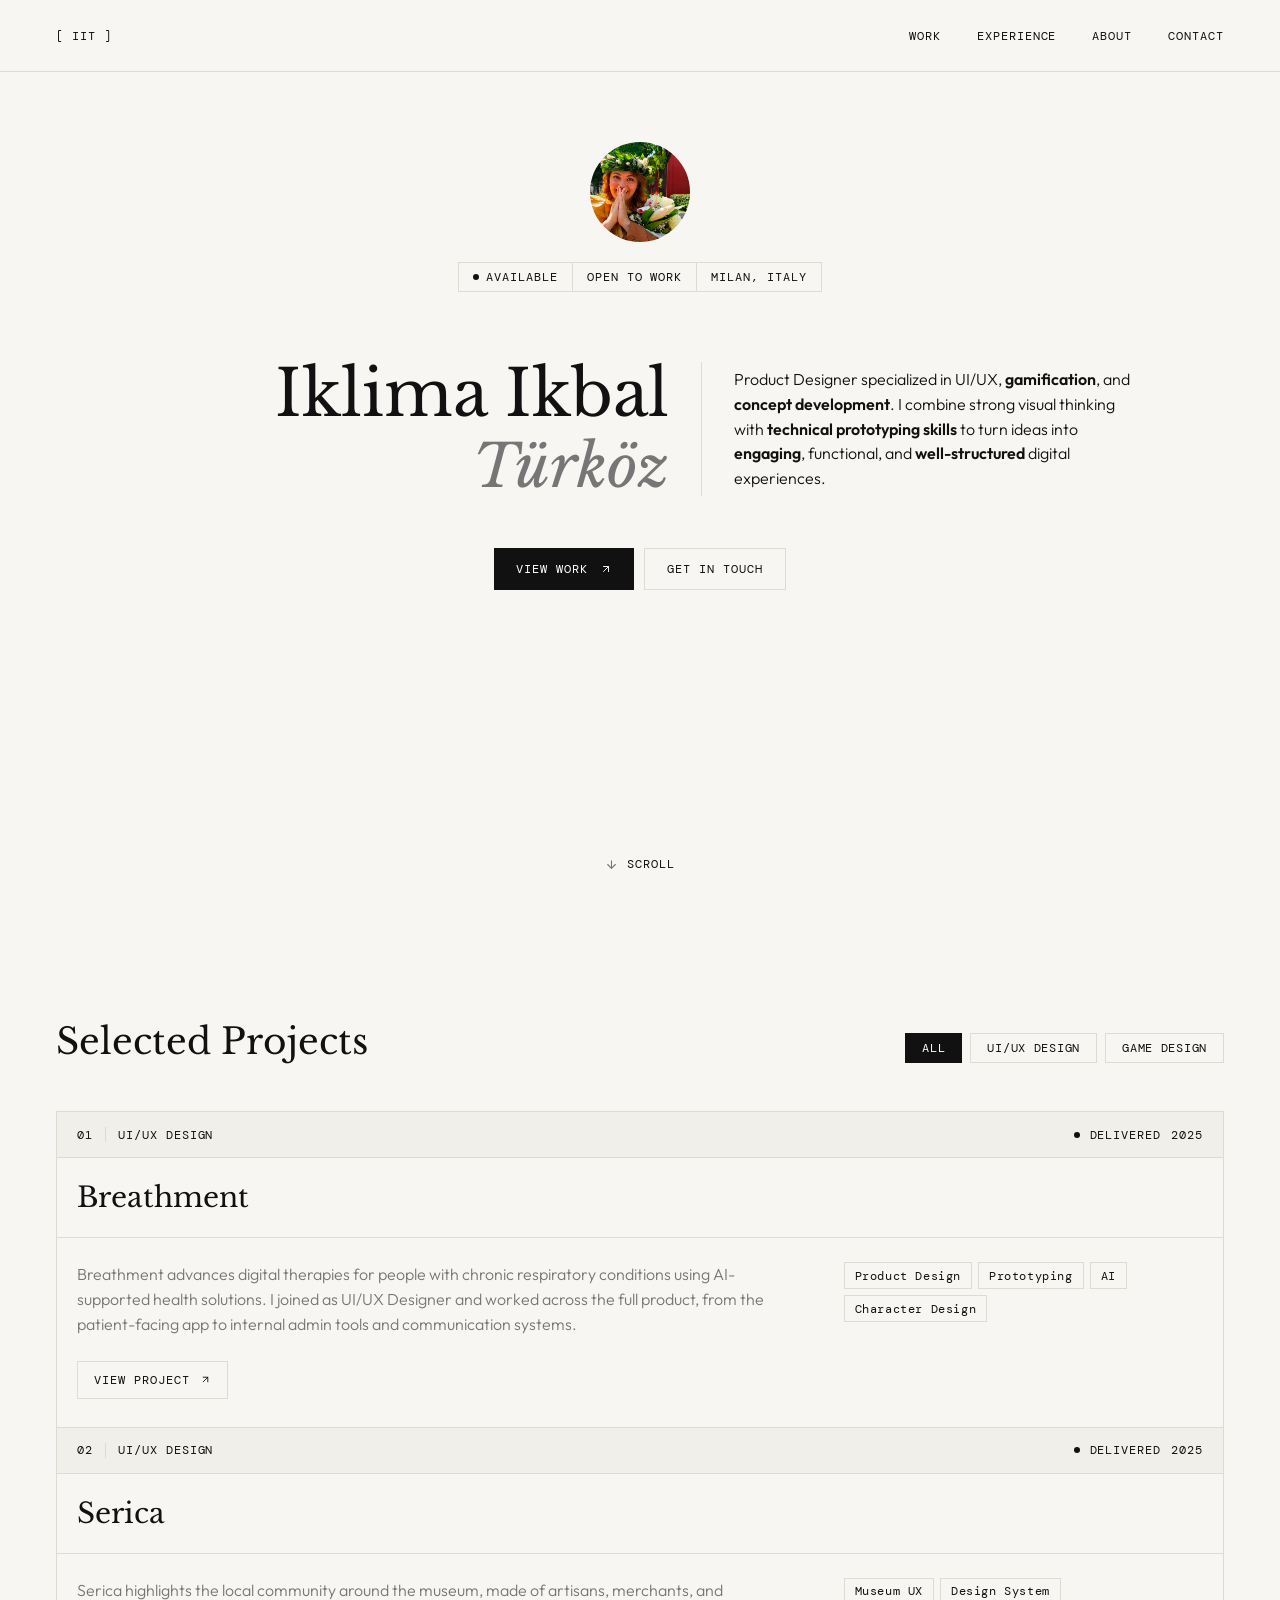
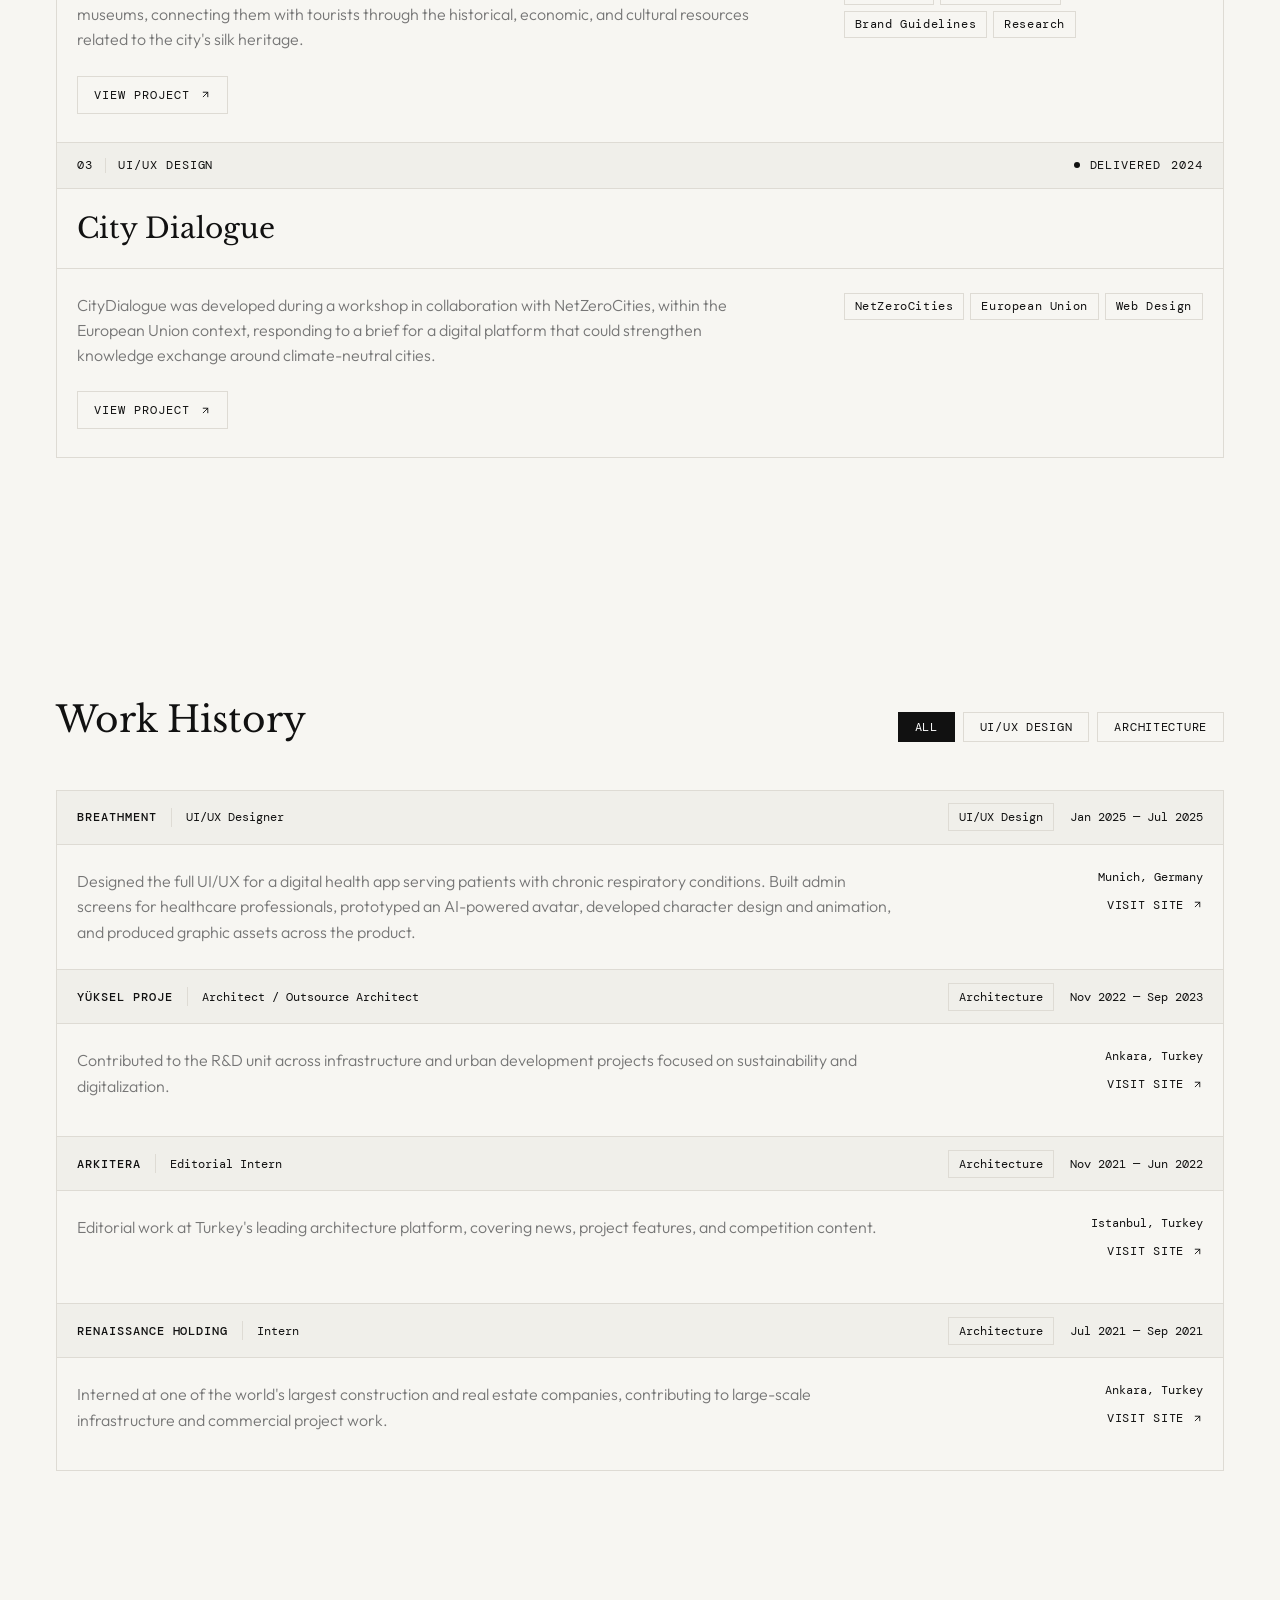
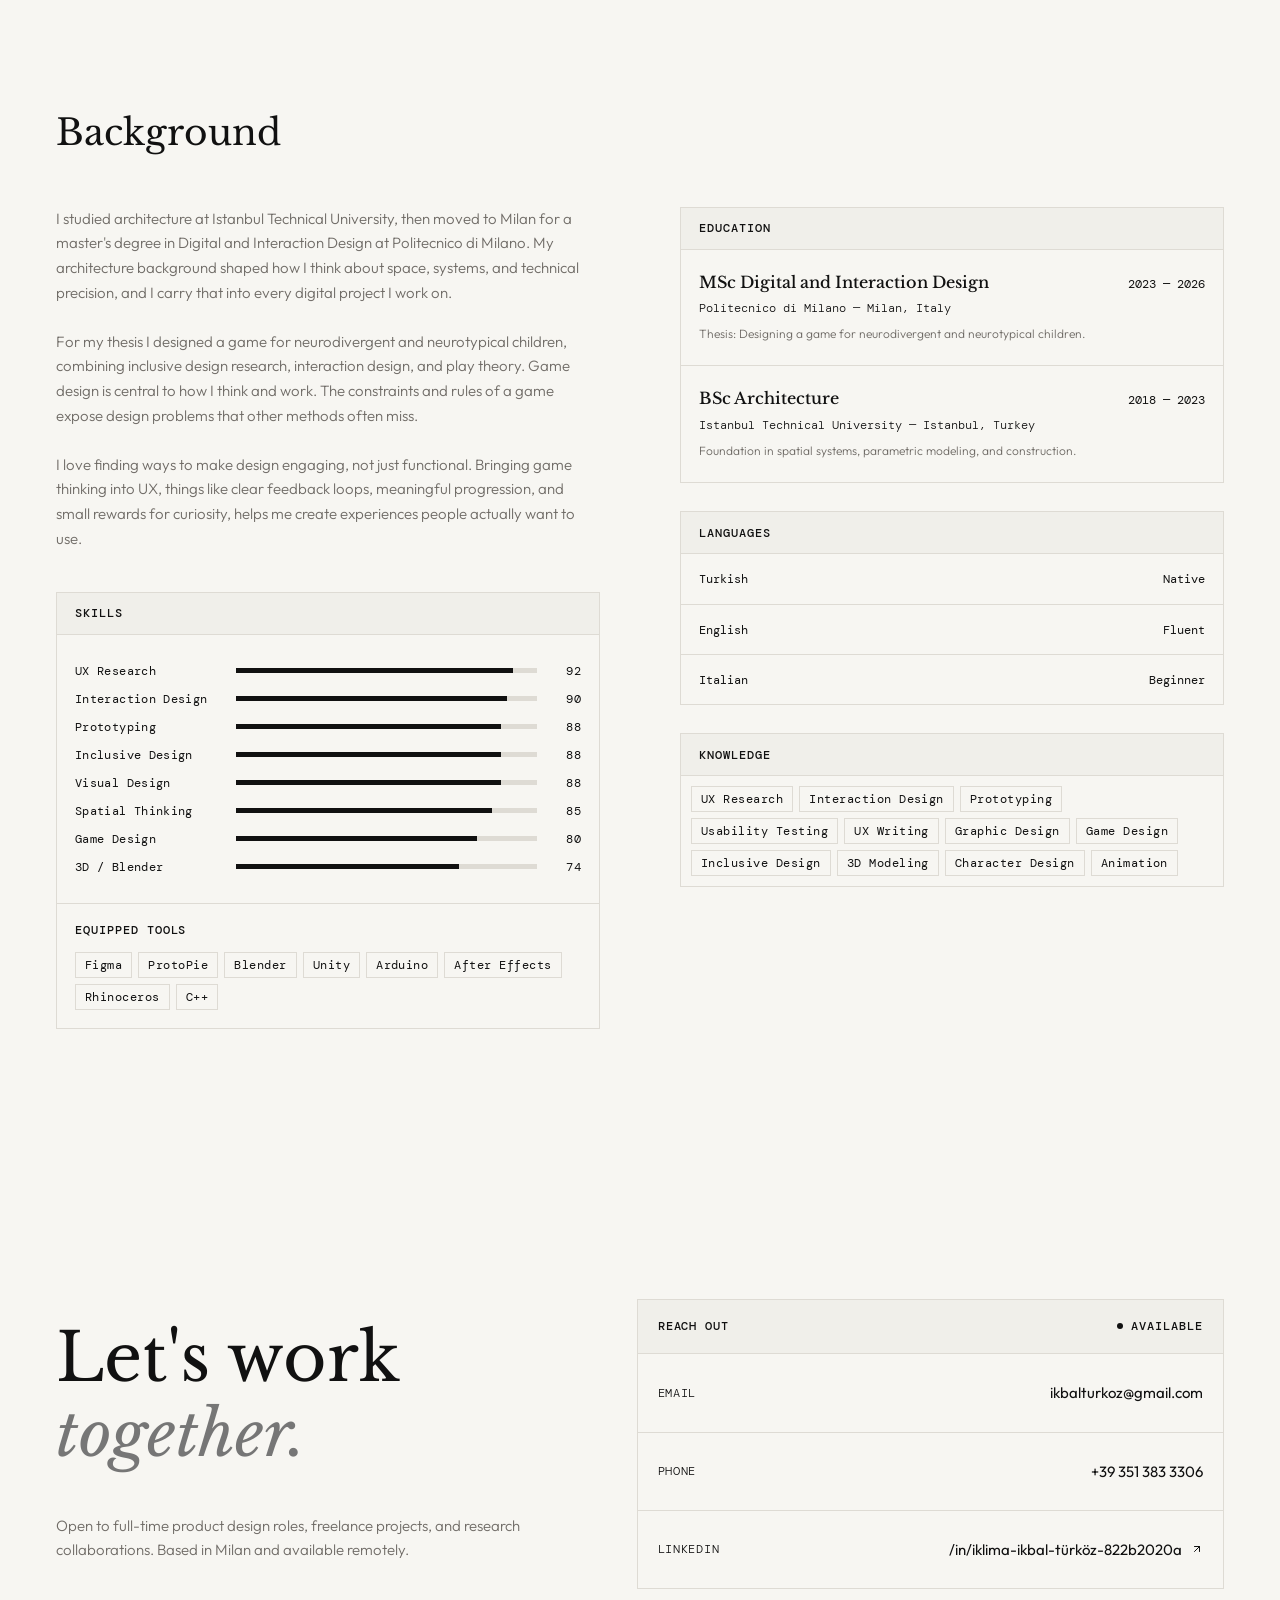
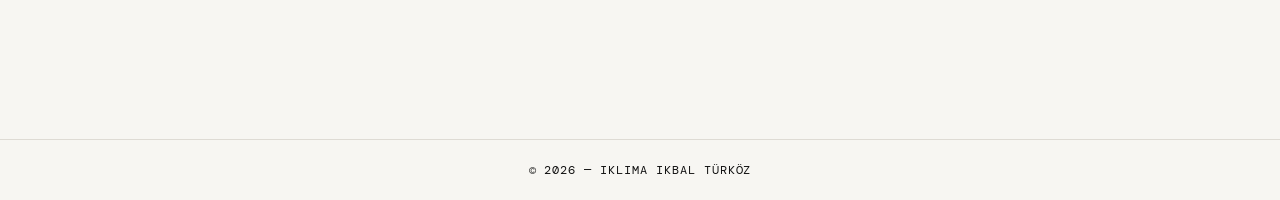
==== commit 3a5d2c42: "Refactor CSS and finalize Breathment responsive layout" ====
--- a/index.html
+++ b/index.html
@@ -6,10 +6,7 @@
 
   <meta charset="UTF-8">
 
-  <meta
-    name="viewport"
-    content="width=device-width, initial-scale=1.0"
-  >
+  <meta name="viewport" content="width=device-width, initial-scale=1.0">
 
   <title>Iklima Ikbal Türköz — Product Designer</title>
 
@@ -20,31 +17,24 @@
        Outfit = body text
        Libre Baskerville = large serif titles
  -->
-
   <link rel="preconnect" href="https://fonts.googleapis.com">
 
-  <link
-    rel="preconnect"
-    href="https://fonts.gstatic.com"
-    crossorigin
-  >
+  <link rel="preconnect" href="https://fonts.gstatic.com" crossorigin>
 
   <link
     href="https://fonts.googleapis.com/css2?family=DM+Mono:wght@300;400;500&family=Libre+Baskerville:ital,wght@0,400;0,700;1,400&family=Outfit:wght@300;400;500;600&display=swap"
-    rel="stylesheet"
-  >
+    rel="stylesheet">
 
 
   <!-- Main CSS file -->
 
-  <link
-    rel="stylesheet"
-    href="css/style.css"
-  >
+  <link rel="stylesheet" href="css/base.css">
+  <link rel="stylesheet" href="css/components.css">
+  <link rel="stylesheet" href="css/home.css">
+  <link rel="stylesheet" href="css/responsive.css">
+
 
 </head>
-
-
 
 <body>
 
--- a/css/base.css
+++ b/css/base.css
@@ -0,0 +1,153 @@
+/* 
+   01 — DESIGN VARIABLES
+
+    Proje değerleri burada.
+    Yazı tipleri, renkler, maksimum genişlikler vb.
+   Buradaki bir değeri değiştirmek tüm web sitesini etkileyebilir.
+ */
+
+:root {
+
+    /* ---------- FONT FAMILIES ---------- */
+
+    --font-serif: "Libre Baskerville", serif;
+    --font-sans: "Outfit", sans-serif;
+    --font-mono: "DM Mono", monospace;
+
+
+    /* ---------- COLORS ---------- */
+
+    --color-background: #f7f6f2;
+    --color-text: #111111;
+    --color-muted: #111111;
+    --color-border: #dedbd4;
+    --color-white: #ffffff;
+    --color-card-header: #F0EFEA;
+    --color-text-gray: #767676;
+
+
+    /* ---------- LAYOUT ---------- */
+
+    --page-padding: 56px;
+    --content-width: 1180px;
+
+}
+
+
+
+/*    02 — BASIC RESET
+    Beklenmedik boşluklara yol açabilen tarayıcı varsayılan stillerini kaldırır. 
+    Intten bak.   
+ */
+
+* {
+    box-sizing: border-box;
+}
+
+
+html {
+    scroll-behavior: smooth;
+}
+
+
+body {
+
+    margin: 0;
+
+    background-color: var(--color-background);
+
+    color: var(--color-text);
+
+    font-family: var(--font-sans);
+
+}
+
+
+a {
+
+    color: inherit;
+
+    text-decoration: none;
+
+}
+
+
+img {
+
+    display: block;
+
+}
+
+
+
+/*
+   TYPOGRAPHY SYSTEM
+
+    Bunlar, yeniden kullanılabilir tipografi sınıflarıdır.
+   Tek bir yazı tipi boyutunu doğrudan belirli bir öğeye
+   bağlamak yerine, yeniden kullanılabilir metin stilleri oluşturuyoruz.
+   
+ */
+
+
+/* Small DM Mono
+   kullanılan yer logo / initials */
+
+.text-mono-small {
+
+    font-family: var(--font-mono);
+
+    font-size: 12px;
+
+    font-weight: 400;
+
+    letter-spacing: 0.08em;
+
+    text-transform: uppercase;
+
+}
+
+
+/* Very small DM Mono
+   kullan status information ve scroll */
+
+.text-mono-meta {
+
+    font-family: var(--font-mono);
+
+    font-size: 12px;
+
+    font-weight: 400;
+
+    letter-spacing: 0.08em;
+
+    text-transform: uppercase;
+
+}
+
+
+/* Standard body copy
+   kullanılan Outfit */
+
+.body-text {
+
+    margin: 0;
+
+    font-family: var(--font-sans);
+
+    font-size: 16px;
+
+    font-weight: 300;
+
+    line-height: 1.55;
+
+}
+
+
+.body-text strong {
+
+    font-weight: 600;
+
+}
+
+
--- a/css/components.css
+++ b/css/components.css
@@ -0,0 +1,115 @@
+/* Shared interactive elements */
+
+.button {
+  min-height: 42px;
+  padding: 0 22px;
+  display: inline-flex;
+  align-items: center;
+  justify-content: center;
+  gap: 12px;
+  font-family: var(--font-mono);
+  font-size: 12px;
+  font-weight: 400;
+  letter-spacing: 0.08em;
+  text-transform: uppercase;
+  transition: opacity 0.2s ease, background-color 0.2s ease;
+}
+
+.button-primary {
+  background-color: var(--color-text);
+  color: var(--color-white);
+}
+
+.button-secondary {
+  border: 1px solid var(--color-border);
+}
+
+.button-icon {
+  width: 12px;
+  height: 12px;
+}
+
+.button:hover {
+  opacity: 0.65;
+}
+
+.filter-button {
+  min-height: 30px;
+  padding: 0 16px;
+  border: 1px solid var(--color-border);
+  background-color: transparent;
+  color: var(--color-text);
+  font-family: var(--font-mono);
+  font-size: 12px;
+  letter-spacing: 0.06em;
+  text-transform: uppercase;
+  cursor: pointer;
+}
+
+.filter-button.active {
+  background-color: var(--color-text);
+  color: var(--color-white);
+  border-color: var(--color-text);
+}
+
+/* Shared section title typography */
+
+.section-title,
+.design-work-title,
+.visual-work-title,
+.character-animation-title {
+  margin: 0;
+  font-family: var(--font-serif);
+  font-weight: 400;
+  line-height: 1.2;
+}
+
+.section-title {
+  font-size: 36px;
+}
+
+.design-work-title,
+.visual-work-title,
+.character-animation-title {
+  margin-bottom: 48px;
+  font-size: 40px;
+}
+
+/* Shared outlined tag typography */
+
+.project-tag,
+.info-tag,
+.project-detail-tag,
+.design-work-tag,
+.visual-work-tag,
+.character-animation-tag {
+  display: inline-flex;
+  align-items: center;
+  border: 1px solid var(--color-border);
+  font-family: var(--font-mono);
+  font-size: 12px;
+  letter-spacing: 0.04em;
+}
+
+.project-tag {
+  min-height: 27px;
+  padding: 0 10px;
+  letter-spacing: 0.05em;
+}
+
+.info-tag {
+  min-height: 26px;
+  padding: 0 9px;
+}
+
+.project-detail-tag,
+.design-work-tag {
+  min-height: 28px;
+  padding: 0 10px;
+}
+
+.visual-work-tag,
+.character-animation-tag {
+  min-height: 27px;
+  padding: 0 9px;
+}
--- a/css/home.css
+++ b/css/home.css
@@ -0,0 +1,1751 @@
+ 
+.site-header {
+    width: 100%;
+    height: 72px;
+
+    padding-left: var(--page-padding);
+    padding-right: var(--page-padding);
+
+    display: flex;
+    align-items: center;
+    justify-content: space-between;
+
+    /* Keep the navigation visible while scrolling */
+    position: sticky;
+    top: 0;
+
+    /* Make sure it stays above the page content */
+    z-index: 1000;
+
+    /* Prevent content from being visible behind the navbar */
+    background-color: var(--color-background);
+
+    /* Very subtle line from the Figma design */
+    border-bottom: 1px solid var(--color-border);
+}
+
+
+/* Logo / initials solda */
+
+.site-logo {
+
+    white-space: nowrap;
+
+}
+
+
+/* Navigation container */
+
+.main-nav {
+
+    display: flex;
+
+    align-items: center;
+
+    gap: 36px;
+
+}
+
+
+/* Individual navigation items */
+
+.nav-link {
+
+    font-family: var(--font-mono);
+
+    font-size: 12px;
+
+    font-weight: 400;
+
+    letter-spacing: 0.08em;
+
+    text-transform: uppercase;
+
+    transition: opacity 0.2s ease;
+
+}
+
+
+.nav-link:hover {
+
+    opacity: 0.5;
+
+}
+
+
+
+/* 
+  HERO SECTION
+
+   İlk section bütün
+ */
+
+.hero {
+
+    width: 100%;
+
+    min-height: calc(100vh - 72px);
+
+    padding:
+
+        70px var(--page-padding) 28px;
+
+    display: flex;
+
+    flex-direction: column;
+
+    align-items: center;
+
+}
+
+
+
+/* 
+   PROFILE + AVAILABILITY
+ */
+
+.hero-profile {
+
+    display: flex;
+
+    flex-direction: column;
+
+    align-items: center;
+
+}
+
+
+
+/* Daire profile resmi */
+
+.profile-image {
+
+    width: 100px;
+
+    height: 100px;
+
+    border-radius: 50%;
+
+    object-fit: cover;
+
+}
+
+
+
+/* 
+   AVAILABILITY BOX
+
+   3 değer tek kutuda simgeyle ayır:
+   AVAILABLE | OPEN TO WORK | MILAN, ITALY
+ */
+
+
+
+.availability-box {
+
+    margin-top: 20px;
+
+    display: flex;
+
+    align-items: stretch;
+
+    border: 1px solid var(--color-border);
+
+}
+
+
+/* her değer özelde */
+
+.availability-item {
+
+    min-height: 28px;
+
+    padding: 0 14px;
+
+    display: flex;
+
+    align-items: center;
+
+    justify-content: center;
+
+    gap: 7px;
+
+    white-space: nowrap;
+
+}
+
+
+/* Orta bölücü */
+
+.availability-item+.availability-item {
+
+    border-left: 1px solid var(--color-border);
+
+}
+
+
+/* küçük nokta */
+
+.status-dot {
+
+    width: 6px;
+
+    height: 6px;
+
+    background-color: var(--color-text);
+
+    border-radius: 50%;
+
+    flex-shrink: 0;
+
+}
+
+
+
+/* 
+   HERO MAIN CONTENT
+
+   Layout:
+
+   NAME        |      DESCRIPTION
+
+bu grid sistemi isim ve secriptionı ayırıyo
+
+   */
+
+.hero-main {
+    width: 100%;
+    max-width: var(--content-width);
+
+    margin-top: 70px;
+
+    display: grid;
+
+    /*
+    Sol sütun, ihtiyaç duyduğu alanı kaplar.
+    Orta sütun ayırıcıdır.
+    Sağ sütun açıklamayı içerir.
+  */
+
+    grid-template-columns:
+        minmax(0, 1fr) 1px minmax(360px, 0.8fr);
+
+    column-gap: 32px;
+
+    align-items: center;
+}
+
+/* 
+   HERO NAME
+ */
+
+.hero-name {
+    width: fit-content;
+
+    justify-self: end;
+}
+
+
+
+/* Main H1 */
+
+.hero-title {
+
+    margin: 0;
+
+    font-family: var(--font-serif);
+
+    font-weight: 400;
+
+    line-height: 0.98;
+
+}
+
+
+
+/* "Iklima Ikbal"
+
+   Kept on one line on desktop.
+*/
+
+.first-name {
+
+    display: block;
+
+    white-space: nowrap;
+
+    font-size: clamp(52px, 5vw, 78px);
+
+}
+
+
+
+/* "Türköz"
+
+ Aynı containerda sağa dayalı o yüzden ayrı bir item gibi
+*/
+
+.last-name {
+
+    display: block;
+
+    margin-top: 12px;
+
+    text-align: right;
+
+    font-size: clamp(48px, 4.6vw, 72px);
+
+    font-style: italic;
+
+    color: var(--color-text-gray);
+
+}
+
+
+
+/* 
+    VERTICAL DIVIDER ortadaki çizgi
+ */
+
+.hero-divider {
+
+    width: 1px;
+
+    height: 134px;
+
+    background-color: var(--color-border);
+
+}
+
+
+
+/* 
+ HERO DESCRIPTION
+ */
+
+.hero-description {
+
+    max-width: 410px;
+
+}
+
+
+
+/* 
+   HERO ACTION BUTTONS
+ */
+
+.hero-actions {
+
+    margin-top: 52px;
+
+    display: flex;
+
+    align-items: center;
+
+    gap: 10px;
+
+}
+
+
+
+/* Shared button properties */
+
+
+
+
+
+/* Black button hoverda dönüşen */
+
+
+
+
+
+/* White / outlined button hoevrdaki normal*/
+
+
+
+
+
+/* SVG icon buton içi */
+
+
+
+
+
+/* Button hover */
+
+
+
+
+
+/* 
+    SCROLL INDICATOR
+ */
+
+.scroll-indicator {
+
+    margin-top: auto;
+
+    padding-top: 50px;
+
+    display: flex;
+
+    align-items: center;
+
+    gap: 9px;
+
+    transition: opacity 0.2s ease;
+
+}
+
+
+.scroll-indicator:hover {
+
+    opacity: 0.5;
+
+}
+
+
+/* Down arrow SVG */
+
+.scroll-icon {
+
+    width: 13px;
+
+    height: 13px;
+
+}
+
+
+
+/* 
+
+   15 — SELECTED PROJECTS SECTION
+ */
+
+.projects-section {
+
+    width: 100%;
+
+    padding:
+        120px var(--page-padding);
+
+}
+
+
+
+/* Main content width
+
+  hero genişliği ile aynı mantığı kullanıyoruz
+*/
+
+.section-container {
+
+    width: 100%;
+
+    max-width: var(--content-width);
+
+    margin: 0 auto;
+
+}
+
+
+
+/* 
+   PROJECTS HEADER
+
+   Sol:
+   [02] WORK
+   Selected Projects
+
+   Sağ:
+   Filter buttons
+ */
+
+.projects-header {
+
+    display: flex;
+
+    align-items: flex-end;
+
+    justify-content: space-between;
+
+    margin-bottom: 48px;
+
+}
+
+
+
+
+
+
+/* Main section title */
+
+
+
+
+
+/* 
+   17 — FILTER BUTTONS
+ */
+
+.project-filters {
+
+    display: flex;
+
+    align-items: center;
+
+    gap: 8px;
+
+}
+
+
+
+/* Shared filter button */
+
+
+
+
+
+/* Active filter */
+
+
+
+
+
+/* 
+   18 — PROJECT LIST
+ */
+
+.project-list {
+
+    width: 100%;
+
+    border-top: 1px solid var(--color-border);
+
+    border-left: 1px solid var(--color-border);
+
+    border-right: 1px solid var(--color-border);
+
+}
+
+
+
+/* 
+  PROJECT CARD
+
+   Her proje AYNI HTML yapısını kullan
+   Bu, bu bölümdeki en önemli yeniden kullanılabilir
+   kalıplardan biridir.
+ */
+
+.project-card {
+
+    width: 100%;
+
+    border-bottom: 1px solid var(--color-border);
+
+}
+
+
+
+/* 
+   PROJECT META ROW
+
+   Örnek:
+   01 | UI/UX DESIGN                ● DELIVERED 2025
+
+ */
+
+.project-meta {
+
+    min-height: 46px;
+
+    padding:
+        0 20px;
+
+    display: flex;
+
+    align-items: center;
+
+    justify-content: space-between;
+
+    border-bottom: 1px solid var(--color-border);
+
+
+
+}
+
+
+
+/* Sol metadata */
+
+.project-category {
+
+    display: flex;
+
+    align-items: center;
+
+    gap: 12px;
+
+}
+
+
+
+/* Small vertical line */
+
+.meta-divider {
+
+    width: 1px;
+
+    height: 15px;
+
+    background-color: var(--color-border);
+
+}
+
+
+
+/* Sağ metadata */
+
+.project-status {
+
+    display: flex;
+
+    align-items: center;
+
+    gap: 10px;
+
+}
+
+
+
+/* 
+   PROJECT TITLE
+ */
+
+.project-title-row {
+
+    padding:
+        22px 20px;
+
+    border-bottom: 1px solid var(--color-border);
+
+}
+
+
+
+/* Project title uses Libre Baskerville font */
+
+.project-title {
+
+    margin: 0;
+
+    font-family: var(--font-serif);
+
+    font-size: 28px;
+
+    font-weight: 400;
+
+}
+
+
+
+/* 
+    PROJECT CONTENT
+
+   Sol:
+   description + button
+
+   Sağ:
+   tags
+= */
+
+.project-content {
+    padding:
+        24px 20px 28px;
+
+    display: grid;
+
+    grid-template-columns:
+        minmax(0, 1.6fr) minmax(280px, 0.8fr);
+
+    grid-template-rows:
+        auto auto;
+
+    column-gap: 48px;
+    row-gap: 24px;
+
+    align-items: start;
+}
+
+
+
+/* 
+  PROJECT DESCRIPTION
+ */
+
+.project-description {
+
+    max-width: 700px;
+
+}
+
+
+
+.project-description p {
+    margin: 0;
+
+    font-family: var(--font-sans);
+
+    font-size: 16px;
+
+    font-weight: 300;
+
+    line-height: 1.55;
+
+    color: var(--color-text-gray);
+}
+
+
+
+/*
+   24 — PROJECT LINK BUTTON
+ */
+
+.project-link {
+    grid-column: 1;
+    grid-row: 2;
+
+    justify-self: start;
+
+    min-height: 38px;
+
+    padding: 0 16px;
+
+    display: inline-flex;
+
+    align-items: center;
+
+    gap: 10px;
+
+    border: 1px solid var(--color-border);
+
+    font-family: var(--font-mono);
+
+    font-size: 12px;
+
+    letter-spacing: 0.08em;
+
+    text-transform: uppercase;
+
+    transition:
+        background-color 0.2s ease,
+        color 0.2s ease;
+}
+
+
+/* Project link SVG */
+
+.project-link-icon {
+    width: 11px;
+    height: 11px;
+
+    fill: none;
+    stroke: currentColor;
+
+    stroke-width: 1.08333;
+    stroke-linecap: round;
+    stroke-linejoin: round;
+
+    flex-shrink: 0;
+}
+
+
+
+/* Hover */
+
+.project-link:hover {
+
+    background-color: var(--color-text);
+
+    color: var(--color-white);
+
+}
+
+
+
+/* 
+   25 — PROJECT TAGS
+ */
+
+.project-tags {
+    grid-column: 2;
+    grid-row: 1 / span 2;
+
+    display: flex;
+
+    align-content: flex-start;
+    align-items: flex-start;
+
+    flex-wrap: wrap;
+
+    gap: 6px;
+}
+
+
+
+/* Individual tag */
+
+
+
+.project-meta {
+    background-color: #F0EFEA;
+}
+
+/* 
+   WORK HISTORY SECTION
+ */
+
+.experience-section {
+    width: 100%;
+
+    padding:
+        120px var(--page-padding);
+}
+
+
+/* 
+   WORK HISTORY HEADER
+ */
+
+.experience-header {
+    display: flex;
+    align-items: flex-end;
+    justify-content: space-between;
+
+    margin-bottom: 48px;
+}
+
+
+.experience-filters {
+    display: flex;
+    align-items: center;
+
+    gap: 8px;
+}
+
+
+/* 
+   EXPERIENCE LIST
+ */
+
+.experience-list {
+    width: 100%;
+
+    border-top: 1px solid var(--color-border);
+    border-left: 1px solid var(--color-border);
+    border-right: 1px solid var(--color-border);
+}
+
+
+/* 
+   EXPERIENCE ITEM
+ */
+
+.experience-item {
+    width: 100%;
+
+    border-bottom: 1px solid var(--color-border);
+}
+
+
+/* 
+    EXPERIENCE TOP ROW
+ */
+
+.experience-meta {
+    min-height: 54px;
+
+    padding:
+        0 20px;
+
+    display: flex;
+    align-items: center;
+    justify-content: space-between;
+
+    background-color: #F0EFEA;
+
+    border-bottom: 1px solid var(--color-border);
+}
+
+
+.experience-role {
+    display: flex;
+    align-items: center;
+
+    gap: 14px;
+}
+
+
+.experience-company {
+    font-family: var(--font-mono);
+
+    font-size: 12px;
+    font-weight: 500;
+
+    letter-spacing: 0.08em;
+
+    text-transform: uppercase;
+}
+
+
+.experience-divider {
+    width: 1px;
+    height: 19px;
+
+    background-color: var(--color-border);
+}
+
+
+.experience-position {
+    font-family: var(--font-mono);
+
+    font-size: 12px;
+
+    color: var(--color-muted);
+}
+
+
+.experience-date {
+    display: flex;
+    align-items: center;
+
+    gap: 16px;
+
+    font-family: var(--font-mono);
+
+    font-size: 12px;
+
+    color: var(--color-muted);
+}
+
+
+.experience-tag {
+    min-height: 28px;
+
+    padding:
+        0 10px;
+
+    display: inline-flex;
+    align-items: center;
+
+    border: 1px solid var(--color-border);
+
+    color: var(--color-muted);
+}
+
+
+/* 
+    EXPERIENCE CONTENT ROW
+ */
+
+.experience-content {
+    min-height: 112px;
+
+    padding:
+        24px 20px;
+
+    display: grid;
+
+    grid-template-columns:
+        minmax(0, 1fr) minmax(180px, 0.25fr);
+
+    column-gap: 48px;
+
+    align-items: start;
+}
+
+
+.experience-description {
+    max-width: 820px;
+
+    margin: 0;
+
+    font-family: var(--font-sans);
+
+    font-size: 16px;
+    font-weight: 300;
+
+    line-height: 1.6;
+
+    color: var(--color-text-gray);
+}
+
+
+/* 
+    LOCATION + VİSİT LINK
+ */
+
+.experience-side {
+    display: flex;
+    flex-direction: column;
+    align-items: flex-end;
+
+    gap: 12px;
+
+    font-family: var(--font-mono);
+
+    font-size: 12px;
+
+    color: var(--color-muted);
+
+    text-align: right;
+}
+
+
+.experience-link {
+    display: inline-flex;
+    align-items: center;
+
+    gap: 8px;
+
+    text-transform: uppercase;
+
+    letter-spacing: 0.06em;
+
+    transition: opacity 0.2s ease;
+}
+
+
+.experience-link:hover {
+    opacity: 0.5;
+}
+
+
+.experience-link-icon {
+    width: 11px;
+    height: 11px;
+
+    fill: none;
+    stroke: currentColor;
+
+    stroke-width: 1.08333;
+    stroke-linecap: round;
+    stroke-linejoin: round;
+
+    flex-shrink: 0;
+}
+
+/* 
+    BACKGROUND SECTİON
+ */
+
+.background-section {
+    width: 100%;
+
+    padding:
+        120px var(--page-padding);
+}
+
+
+.background-title {
+    margin-bottom: 52px;
+}
+
+
+
+/* 
+   BACKGROUND ANA GRID
+
+   Desktop için:
+
+   SOL taraf        SAĞ taraf
+   About            Education
+   Skills           Languages
+                    Knowledge
+ */
+
+.background-grid {
+    display: grid;
+
+    grid-template-columns:
+        minmax(0, 1fr) minmax(0, 1fr);
+
+    column-gap: 80px;
+
+    align-items: start;
+}
+
+
+
+/* 
+   LEFT / RIGHT COLUMNS
+ */
+
+.background-left,
+.background-right {
+    min-width: 0;
+}
+
+
+.background-left {
+    display: flex;
+
+    flex-direction: column;
+
+    gap: 40px;
+}
+
+
+.background-right {
+    display: flex;
+
+    flex-direction: column;
+
+    gap: 28px;
+}
+
+
+
+/* 
+   ABOUT TEXT
+ */
+
+.about-copy {
+    max-width: 560px;
+}
+
+
+.about-copy p {
+    margin:
+        0 0 24px;
+
+    font-family: var(--font-sans);
+
+    font-size: 15px;
+
+    font-weight: 300;
+
+    line-height: 1.65;
+
+    color: #6f6b66;
+}
+
+
+.about-copy p:last-child {
+    margin-bottom: 0;
+}
+
+
+
+/* 
+  SHARED INFORMATION CARD
+
+   KULLANILDI:
+   Skills
+   Education
+   Languages
+   Knowledge
+
+  Tek bir kart sınıfının yeniden kullanılması, CSS tekrarını önler.
+ */
+
+.info-card {
+    width: 100%;
+
+    border:
+        1px solid var(--color-border);
+}
+
+
+
+/* Light header row */
+
+.info-card-header {
+    min-height: 42px;
+
+    padding:
+        0 18px;
+
+    display: flex;
+
+    align-items: center;
+
+    background-color: var(--color-card-header);
+
+    border-bottom:
+        1px solid var(--color-border);
+
+    font-family: var(--font-mono);
+
+    font-size: 12px;
+
+    font-weight: 500;
+
+    letter-spacing: 0.08em;
+
+    text-transform: uppercase;
+}
+
+
+
+
+/*
+   SKILLS
+ */
+
+.skills-list {
+    padding:
+        22px 18px;
+}
+
+
+
+/*
+   HER SKİLL 3 COLUM  KULLANIYO:
+
+   NAME | PROGRESS BAR | VALUE
+*/
+
+.skill-row {
+    display: grid;
+
+    grid-template-columns:
+        145px minmax(100px, 1fr) 28px;
+
+    align-items: center;
+
+    column-gap: 16px;
+
+    min-height: 28px;
+
+    font-family: var(--font-mono);
+
+    font-size: 12px;
+
+    letter-spacing: 0.03em;
+}
+
+
+.skill-name {
+    white-space: nowrap;
+}
+
+
+
+/* Empty background of the progress bar */
+
+.skill-track {
+    width: 100%;
+
+    height: 5px;
+
+    background-color: var(--color-border);
+
+    overflow: hidden;
+}
+
+
+
+/*
+   HTMLDEN GELEN HER WİDTH KULLANIYO:
+
+   style="--skill-level: 92%;"
+
+   inside the HTML.
+*/
+
+.skill-bar {
+    width: var(--skill-level);
+
+    height: 100%;
+
+    background-color: var(--color-text);
+}
+
+
+.skill-value {
+    text-align: right;
+}
+
+
+
+/* 
+    TOOLS AREA
+ */
+
+.tools-area {
+    padding:
+        18px;
+
+    border-top:
+        1px solid var(--color-border);
+}
+
+
+.card-subheading {
+    margin:
+        0 0 14px;
+
+    font-family: var(--font-mono);
+
+    font-size: 12px;
+
+    font-weight: 500;
+
+    letter-spacing: 0.08em;
+
+    text-transform: uppercase;
+}
+
+
+
+/* 
+   REUSABLE TAG SYSTEM
+
+   KULLANILDI:
+   Equipped Tools
+   Knowledge
+
+   One component EŞİTTİR less duplicated CSS. UNUTMA
+ */
+
+.tag-list {
+    display: flex;
+
+    flex-wrap: wrap;
+
+    gap: 6px;
+}
+
+
+
+
+
+
+/* 
+   EDUCATION
+ */
+
+.education-item {
+    padding:
+        22px 18px;
+}
+
+
+.education-item+.education-item {
+    border-top:
+        1px solid var(--color-border);
+}
+
+
+.education-heading {
+    display: flex;
+
+    justify-content: space-between;
+
+    align-items: baseline;
+
+    gap: 20px;
+}
+
+
+.education-heading h3 {
+    margin: 0;
+
+    font-family: var(--font-serif);
+
+    font-size: 16px;
+
+    font-weight: 500;
+
+    line-height: 1.3;
+}
+
+
+.education-year {
+    flex-shrink: 0;
+
+    font-family: var(--font-mono);
+
+    font-size: 12px;
+}
+
+
+.education-school {
+    margin:
+        8px 0 0;
+
+    font-family: var(--font-mono);
+
+    font-size: 12px;
+
+    font-weight: 360;
+}
+
+
+.education-description {
+    margin:
+        9px 0 0;
+
+    font-family: var(--font-sans);
+
+    font-size: 12px;
+
+    font-weight: 300;
+
+    line-height: 1.5;
+
+    color: #6f6b66;
+}
+
+
+
+/* 
+   LANGUAGES
+ */
+
+.language-row {
+    min-height: 50px;
+
+    padding:
+        0 18px;
+
+    display: flex;
+
+    align-items: center;
+
+    justify-content: space-between;
+
+    font-family: var(--font-mono);
+
+    font-size: 12px;
+}
+
+
+.language-row+.language-row {
+    border-top:
+        1px solid var(--color-border);
+}
+
+
+
+/* 
+   KNOWLEDGE
+ */
+
+.knowledge-content {
+    padding:
+        10px;
+}
+
+/* 
+   CONTACT SECTION
+ */
+
+.contact-section {
+    width: 100%;
+
+    padding:
+        150px var(--page-padding);
+}
+
+
+
+/* 
+   45 — CONTACT MAIN GRID
+
+   Sol:
+   Big message + description
+
+  Sağ:
+   Contact information card
+ */
+
+.contact-grid {
+    display: grid;
+
+    grid-template-columns:
+        minmax(0, 0.9fr) minmax(480px, 1.1fr);
+
+    column-gap: 100px;
+
+    align-items: center;
+}
+
+
+
+/* 
+    CONTACT INTRO
+ */
+
+.contact-intro {
+    max-width: 560px;
+}
+
+
+
+/* Large title container */
+
+.contact-title {
+    margin: 0;
+
+    font-family: var(--font-serif);
+
+    font-weight: 400;
+
+    line-height: 1;
+}
+
+
+
+/* "Let's work" */
+
+.contact-title-main {
+    display: block;
+
+    font-size: clamp(58px, 5.2vw, 84px);
+}
+
+
+
+/* "together." */
+
+.contact-title-italic {
+    display: block;
+
+    margin-top: 12px;
+
+    font-size: clamp(54px, 4.9vw, 78px);
+
+    font-style: italic;
+
+    color: var(--color-text-gray);
+}
+
+
+
+/* Supporting copy */
+
+.contact-description {
+    max-width: 540px;
+
+    margin:
+        48px 0 0;
+
+    font-family: var(--font-sans);
+
+    font-size: 15px;
+
+    font-weight: 300;
+
+    line-height: 1.6;
+
+    color: #6f6b66;
+}
+
+
+
+/* 
+    CONTACT CARD
+ */
+
+.contact-card {
+    width: 100%;
+
+    border:
+        1px solid var(--color-border);
+}
+
+
+
+/*
+   CONTACT CARD HEADER
+
+   REACH OUT                      ● AVAILABLE
+ */
+
+.contact-card-header {
+    min-height: 54px;
+
+    padding:
+        0 20px;
+
+    display: flex;
+
+    align-items: center;
+
+    justify-content: space-between;
+
+    background-color: var(--color-card-header);
+
+    border-bottom:
+        1px solid var(--color-border);
+
+    font-family: var(--font-mono);
+
+    font-weight: 500;
+
+    font-size: 12px;
+
+    letter-spacing: 0.08em;
+
+    text-transform: uppercase;
+}
+
+
+
+.contact-availability {
+    display: flex;
+
+    align-items: center;
+
+    gap: 8px;
+}
+
+
+
+/* 
+   49 — CONTACT INFORMATION ROWS
+ */
+
+.contact-row {
+    min-height: 78px;
+
+    padding:
+        0 20px;
+
+    display: grid;
+
+    grid-template-columns:
+        130px 1fr;
+
+    align-items: center;
+}
+
+
+
+/* Çizgi between contact rows */
+
+.contact-row+.contact-row {
+    border-top:
+        1px solid var(--color-border);
+}
+
+
+
+/* Left label */
+
+.contact-label {
+    font-family: var(--font-mono);
+
+    font-size: 12px;
+
+    font-weight: 360;
+
+    letter-spacing: 0.06em;
+
+    text-transform: uppercase;
+}
+
+
+
+/* Right information */
+
+.contact-value {
+    justify-self: end;
+
+    font-family: var(--font-sans);
+
+    font-size: 15px;
+
+    font-weight: 400;
+
+    color: var(--color-text);
+
+    transition: opacity 0.2s ease;
+}
+
+
+
+/* Email / phone / LinkedIn hover */
+
+.contact-value:hover {
+    opacity: 0.55;
+}
+
+
+
+/* 
+   LINKEDIN LINK + SVG
+ */
+
+.contact-link {
+    display: inline-flex;
+
+    align-items: center;
+
+    gap: 9px;
+}
+
+
+
+.contact-link-icon {
+    width: 12px;
+    height: 12px;
+
+    fill: none;
+
+    stroke: currentColor;
+
+    stroke-width: 1.08333;
+
+    stroke-linecap: round;
+
+    stroke-linejoin: round;
+
+    flex-shrink: 0;
+}
+
+/* 
+   FOOTER
+ */
+
+.site-footer {
+    width: 100%;
+
+    border-top:
+        1px solid
+        var(--color-border);
+
+    padding:
+        22px
+        var(--page-padding);
+}
+
+
+.site-footer .section-container {
+    display: flex;
+    justify-content: center;
+}
+
+
+.footer-text {
+    margin: 0;
+
+    font-family: var(--font-mono);
+
+    font-size: 12px;
+
+    font-weight: 400;
+
+    letter-spacing: 0.08em;
+
+    text-transform: uppercase;
+
+    color: var(--color-muted);
+
+    text-align: center;
+}
--- a/css/responsive.css
+++ b/css/responsive.css
@@ -0,0 +1,1516 @@
+
+@media (max-width: 900px) {
+
+    :root {
+
+        --page-padding: 28px;
+
+    }
+
+
+    .hero-main {
+
+        grid-template-columns: 1fr;
+
+        max-width: 640px;
+
+        row-gap: 30px;
+
+    }
+
+
+    .hero-divider {
+
+        width: 100%;
+
+        height: 1px;
+
+    }
+
+
+    .hero-description {
+
+        max-width: 100%;
+
+    }
+
+
+    .first-name {
+
+        white-space: normal;
+
+    }
+
+    .projects-header {
+        align-items: flex-start;
+        flex-direction: column;
+        gap: 24px;
+    }
+
+
+    .project-content {
+
+        grid-template-columns: 1fr;
+
+        row-gap: 28px;
+
+    }
+
+    .background-grid {
+        grid-template-columns: 1fr;
+
+        row-gap: 48px;
+    }
+
+
+    .about-copy {
+        max-width: 100%;
+    }
+
+    .contact-grid {
+        grid-template-columns: 1fr;
+
+        row-gap: 60px;
+    }
+
+
+    .contact-intro {
+        max-width: 650px;
+    }
+
+
+    .contact-card {
+        max-width: 650px;
+    }
+
+}
+
+
+/*
+   MOBILE — MAX WIDTH 600PX
+
+  mobile responsivility için burada çalış
+ */
+
+@media (max-width: 600px) {
+
+  /* 
+     01 — GLOBAL MOBILE SETTINGS
+   */
+
+body {
+  overflow-x: hidden;
+}
+
+  :root {
+    --page-padding: 20px;
+  }
+
+
+  /* 
+      HEADER / NAVIGATION
+  */
+
+  .site-header {
+    height: auto;
+
+    padding-top: 18px;
+    padding-bottom: 18px;
+  }
+
+
+  .main-nav {
+    gap: 14px;
+  }
+
+
+  .nav-link {
+    font-size: 7px;
+  }
+
+
+
+  /* 
+     HERO
+   */
+
+  .hero {
+    padding-top: 50px;
+    padding-bottom: 30px;
+  }
+
+
+  .profile-image {
+    width: 78px;
+    height: 78px;
+  }
+
+
+  .availability-box {
+    margin-top: 18px;
+  }
+
+
+  .availability-item {
+    min-height: 28px;
+
+    padding-left: 8px;
+    padding-right: 8px;
+  }
+
+
+  .text-mono-meta {
+    font-size: 7px;
+  }
+
+
+
+  /* Hero main layout vertical oluyo */
+
+  .hero-main {
+    display: flex;
+    flex-direction: column;
+
+    width: 100%;
+
+    margin-top: 56px;
+  }
+
+
+
+  /* Name */
+
+  .hero-name {
+    width: 100%;
+
+    justify-self: auto;
+
+    text-align: center;
+  }
+
+
+  .hero-title {
+    width: 100%;
+  }
+
+
+  .first-name {
+    display: block;
+
+    white-space: normal;
+
+    text-align: center;
+
+    font-size: 46px;
+  }
+
+
+  .last-name {
+    display: block;
+
+    margin-top: 8px;
+    margin-left: 0;
+
+    text-align: center;
+
+    font-size: 42px;
+  }
+
+
+
+  /* Desktop vertical line horizontal oldu */
+
+  .hero-divider {
+    width: 100%;
+    height: 1px;
+
+    margin: 32px 0;
+
+    background-color: var(--color-border);
+  }
+
+
+
+  /* Description */
+
+  .hero-description {
+    width: 100%;
+    max-width: none;
+
+    padding-left: 0;
+
+    border-left: none;
+  }
+
+
+  .body-text {
+    font-size: 15px;
+
+    line-height: 1.55;
+  }
+
+
+
+  /* Buttons */
+
+  .hero-actions {
+    margin-top: 42px;
+
+    display: flex;
+    flex-wrap: wrap;
+
+    justify-content: center;
+
+    gap: 10px;
+  }
+
+
+
+  /* 
+     04 — SELECTED PROJECTS
+   */
+
+  .projects-section {
+    padding-top: 80px;
+    padding-bottom: 80px;
+  }
+
+
+  .projects-header {
+    display: flex;
+    flex-direction: column;
+
+    align-items: flex-start;
+
+    gap: 24px;
+  }
+
+
+  .project-filters {
+    width: 100%;
+
+    display: flex;
+    flex-wrap: wrap;
+
+    gap: 8px;
+  }
+
+
+
+  /* Project metadata header */
+
+  .project-meta {
+    min-height: auto;
+
+    padding: 14px;
+
+    display: flex;
+    flex-wrap: wrap;
+
+    gap: 12px;
+  }
+
+
+  .project-category {
+    gap: 10px;
+  }
+
+
+  .project-status {
+    gap: 8px;
+  }
+
+
+
+  /* Project title */
+
+  .project-title-row {
+    padding: 18px 14px;
+  }
+
+
+  .project-title {
+    font-size: 26px;
+  }
+
+
+
+  /* Desktopta griddi mobile da vertical flexbox oluyo
+  */
+
+  .project-content {
+    display: flex;
+    flex-direction: column;
+
+    width: 100%;
+
+    gap: 22px;
+
+    padding: 22px 14px 26px;
+  }
+
+
+
+  /* Remove desktop Grid positioning */
+
+  .project-description,
+  .project-tags,
+  .project-link {
+    grid-column: auto;
+    grid-row: auto;
+  }
+
+
+
+  /* Description */
+
+  .project-description {
+    width: 100%;
+    max-width: none;
+
+    order: 1;
+  }
+
+
+  .project-description p {
+    width: 100%;
+
+    margin: 0;
+
+    font-size: 16px;
+
+    line-height: 1.55;
+  }
+
+
+
+  /*Tags */
+
+  .project-tags {
+    width: 100%;
+
+    order: 2;
+
+    display: flex;
+    flex-wrap: wrap;
+
+    align-items: flex-start;
+    align-content: flex-start;
+
+    gap: 6px;
+  }
+
+
+  .project-tag {
+    min-height: 26px;
+
+    padding: 0 9px;
+
+    font-size: 12px;
+  }
+
+
+
+  /* CTA */
+
+  .project-link {
+    order: 3;
+
+    width: fit-content;
+
+    align-self: flex-start;
+
+    justify-self: auto;
+
+    min-height: 38px;
+  }
+
+
+
+  /* 
+     WORK HISTORY
+  */
+
+  .experience-section {
+    padding-top: 80px;
+    padding-bottom: 80px;
+  }
+
+
+  .experience-header {
+    display: flex;
+    flex-direction: column;
+
+    align-items: flex-start;
+
+    gap: 24px;
+  }
+
+
+  .experience-filters {
+    width: 100%;
+
+    display: flex;
+    flex-wrap: wrap;
+
+    gap: 8px;
+  }
+
+
+
+  /* Top row */
+
+  .experience-meta {
+    min-height: auto;
+
+    padding: 16px 14px;
+
+    display: flex;
+    flex-direction: column;
+
+    align-items: flex-start;
+
+    gap: 14px;
+  }
+
+
+  .experience-role {
+    width: 100%;
+
+    display: flex;
+    flex-wrap: wrap;
+
+    gap: 10px;
+  }
+
+
+  .experience-company {
+    font-size: 12px;
+  }
+
+
+  .experience-position {
+    font-size: 12px;
+  }
+
+
+  .experience-date {
+    width: 100%;
+
+    display: flex;
+    flex-wrap: wrap;
+
+    justify-content: space-between;
+
+    gap: 10px;
+  }
+
+
+
+  /* Content row */
+
+  .experience-content {
+    display: flex;
+    flex-direction: column;
+
+    min-height: auto;
+
+    padding: 22px 14px;
+
+    gap: 24px;
+  }
+
+
+  .experience-description {
+    width: 100%;
+    max-width: none;
+
+    font-size: 16px;
+
+    line-height: 1.55;
+  }
+
+
+  .experience-side {
+    width: 100%;
+
+    align-items: flex-start;
+
+    text-align: left;
+
+    gap: 10px;
+  }
+
+
+
+  /* 
+     06 — BACKGROUND
+   */
+
+  .background-section {
+    padding-top: 80px;
+    padding-bottom: 80px;
+  }
+
+
+  .background-title {
+    margin-bottom: 40px;
+  }
+
+
+
+  /* Desktop two-column Grid vertical oluoy */
+
+  .background-grid {
+    display: flex;
+    flex-direction: column;
+
+    gap: 40px;
+  }
+
+
+  .background-left,
+  .background-right {
+    width: 100%;
+
+    min-width: 0;
+  }
+
+
+  .background-left {
+    gap: 36px;
+  }
+
+
+  .background-right {
+    gap: 24px;
+  }
+
+
+
+  /* About */
+
+  .about-copy {
+    width: 100%;
+    max-width: none;
+  }
+
+
+  .about-copy p {
+    font-size: 16px;
+
+    line-height: 1.6;
+  }
+
+
+
+  /* Skills */
+
+  .skill-row {
+    grid-template-columns:
+      100px
+      minmax(60px, 1fr)
+      24px;
+
+    column-gap: 8px;
+
+    min-height: 28px;
+  }
+
+
+  .skill-name {
+    white-space: normal;
+  }
+
+
+
+  /* Education */
+
+  .education-heading {
+    display: flex;
+    flex-direction: column;
+
+    align-items: flex-start;
+
+    gap: 8px;
+  }
+
+
+  .education-heading h3 {
+    font-size: 17px;
+  }
+
+
+  .education-year {
+    font-size: 12px;
+  }
+
+
+  .education-school {
+    font-size: 12px;
+  }
+
+
+  .education-description {
+    font-size: 12px;
+  }
+
+
+
+  /* Languages */
+
+  .language-row {
+    min-height: 48px;
+
+    padding-left: 14px;
+    padding-right: 14px;
+  }
+
+
+
+  /* Info cards */
+
+  .info-card-header {
+    padding-left: 14px;
+    padding-right: 14px;
+  }
+
+
+  .skills-list,
+  .tools-area,
+  .knowledge-content,
+  .education-item {
+    padding-left: 14px;
+    padding-right: 14px;
+  }
+
+
+
+/* 
+    CONTACT
+ */
+
+.contact-section {
+  width: 100%;
+
+  padding-top: 80px;
+  padding-bottom: 80px;
+
+}
+
+
+/* Desktop Grid vertical oluyo */
+
+.contact-grid {
+  display: flex;
+  flex-direction: column;
+
+  width: 100%;
+
+  gap: 48px;
+}
+
+
+.contact-intro {
+  width: 100%;
+  max-width: none;
+}
+
+
+/* Contact title */
+
+.contact-title {
+  width: 100%;
+}
+
+
+.contact-title-main {
+  display: block;
+
+  font-size: 48px;
+
+  line-height: 1;
+}
+
+
+.contact-title-italic {
+  display: block;
+
+  margin-top: 8px;
+
+  font-size: 46px;
+
+  line-height: 1.05;
+}
+
+
+/* Description */
+
+.contact-description {
+  width: 100%;
+  max-width: none;
+
+  margin-top: 32px;
+
+  font-size: 16px;
+  line-height: 1.6;
+}
+
+
+/* Contact card */
+
+.contact-card {
+  width: 100%;
+  max-width: 100%;
+
+  min-width: 0;
+}
+
+
+/* Card header */
+
+.contact-card-header {
+  min-height: 52px;
+
+  padding:
+    14px
+    14px;
+
+  display: flex;
+  flex-wrap: wrap;
+
+  justify-content: space-between;
+
+  gap: 10px;
+}
+
+
+/* her contact row vertical oluyo */
+
+.contact-row {
+  min-height: auto;
+
+  padding:
+    18px
+    14px;
+
+  display: flex;
+  flex-direction: column;
+
+  align-items: flex-start;
+
+  gap: 8px;
+}
+
+
+/* EMAIL / PHONE / LINKEDIN */
+
+.contact-label {
+  font-size: 12px;
+}
+
+
+/* Actual value */
+
+.contact-value {
+  width: 100%;
+  min-width: 0;
+
+  justify-self: auto;
+
+  font-size: 13px;
+
+  overflow-wrap: anywhere;
+  word-break: break-word;
+}
+
+
+/* LinkedIn */
+
+.contact-link {
+  display: inline-flex;
+
+  align-items: center;
+
+  justify-content: flex-start;
+
+  gap: 8px;
+}
+
+/* 
+    FOOTER
+ */
+
+.site-footer {
+  display: block;
+
+  width: 100%;
+
+  padding:
+    22px
+    var(--page-padding);
+
+  border-top:
+    1px
+    solid
+    var(--color-border);
+}
+
+
+.site-footer .section-container {
+  width: 100%;
+}
+
+
+.footer-text {
+  margin: 0;
+
+  font-size: 12px;
+
+  line-height: 1.5;
+
+  white-space: normal;
+}
+
+/* Breathment Mobile: project detail sayfasını küçük ekran için yeniden düzenler */
+
+.breathment-page .project-header {
+  height: auto;
+
+  min-height: 64px;
+
+  padding:
+    14px
+    var(--page-padding);
+
+  grid-template-columns:
+    1fr
+    auto
+    1fr;
+}
+
+
+/* Header Links Mobile: uzun yazıların navbarı bozmasını önler */
+
+.breathment-page .project-header-link {
+  font-size: 7px;
+
+  gap: 6px;
+}
+
+
+.breathment-page .project-header-logo {
+  font-size: 10px;
+}
+
+
+.breathment-page .project-back-icon,
+.breathment-page .project-header-icon {
+  width: 10px;
+  height: 10px;
+}
+
+
+
+/* Project Overview Mobile: title ve description artık yan yana değil alt alta */
+
+.breathment-page .project-overview {
+  padding:
+    72px
+    var(--page-padding)
+    70px;
+}
+
+
+.breathment-page .project-intro {
+  display: flex;
+
+  flex-direction: column;
+
+  width: 100%;
+
+  gap: 30px;
+
+  margin-bottom: 48px;
+}
+
+
+.breathment-page .project-detail-title {
+  width: 100%;
+
+  font-size: 48px;
+
+  line-height: 1;
+}
+
+
+.breathment-page .project-detail-description {
+  width: 100%;
+
+  max-width: none;
+
+  font-size: 15px;
+
+  line-height: 1.6;
+}
+
+
+
+/* Project Info Mobile: desktop 4 kolon yerine 2x2 grid */
+
+.breathment-page .project-info-grid {
+  grid-template-columns:
+    repeat(2, minmax(0, 1fr));
+}
+
+
+.breathment-page .project-info-item {
+  min-height: 94px;
+
+  padding:
+    18px
+    14px;
+}
+
+
+/* Desktop sadece yatay divider kullanıyordu.
+   Mobile 2x2 yapıda hem yatay hem dikey border gerekir. */
+
+.breathment-page .project-info-item + .project-info-item {
+  border-left: none;
+}
+
+
+.breathment-page .project-info-item:nth-child(even) {
+  border-left:
+    1px
+    solid
+    var(--color-border);
+}
+
+
+.breathment-page .project-info-item:nth-child(n + 3) {
+  border-top:
+    1px
+    solid
+    var(--color-border);
+}
+
+
+.breathment-page .project-info-label {
+  font-size: 8px;
+}
+
+
+.breathment-page .project-info-value {
+  font-size: 14px;
+}
+
+
+
+/* Overview Tags Mobile */
+
+.breathment-page .project-detail-tags {
+  padding:
+    16px
+    14px;
+
+  gap: 6px;
+}
+
+
+.breathment-page .project-detail-tag {
+  font-size: 8px;
+}
+
+
+
+/* Design Work Mobile */
+
+.breathment-page .design-work-section {
+  padding:
+    80px
+    var(--page-padding);
+}
+
+
+.breathment-page .design-work-title {
+  margin-bottom: 36px;
+
+  font-size: 38px;
+}
+
+
+/* Card Header Mobile */
+
+.breathment-page .design-work-header {
+  min-height: auto;
+
+  padding:
+    16px
+    14px;
+
+  flex-wrap: wrap;
+
+  gap: 10px;
+}
+
+
+.breathment-page .design-work-name {
+  font-size: 9px;
+}
+
+
+
+/* Card Content Mobile: desktop iki kolon yerine tamamen vertical */
+
+.breathment-page .design-work-content {
+  display: flex;
+
+  flex-direction: column;
+
+  width: 100%;
+
+  gap: 30px;
+
+  padding:
+    26px
+    14px;
+}
+
+
+/* Copy Mobile: artık dar desktop kolonu kullanılmaz */
+
+.breathment-page .design-work-copy {
+  width: 100%;
+
+  max-width: none;
+}
+
+
+.breathment-page .design-work-copy p {
+  width: 100%;
+
+  margin-bottom: 22px;
+
+  font-size: 14px;
+
+  line-height: 1.6;
+}
+
+
+/* Design Work Tags */
+
+.breathment-page .design-work-tags {
+  width: 100%;
+
+  margin-bottom: 22px;
+
+  gap: 6px;
+}
+
+
+
+/* Prototype CTA */
+
+.breathment-page .design-work-link {
+  width: fit-content;
+
+  min-height: 38px;
+}
+
+
+
+/* App Screens Mobile: üç ekran artık yan yana sıkışmaz */
+
+.breathment-page .design-work-visuals {
+  width: 100%;
+
+  display: grid;
+
+  grid-template-columns:
+    repeat(3, minmax(0, 1fr));
+
+  gap: 8px;
+
+  align-items: end;
+}
+
+
+.breathment-page .design-work-screen {
+  display: block;
+
+  width: 100%;
+
+  max-width: none;
+
+  height: auto;
+}
+
+
+
+/* Visual Work Mobile */
+
+.breathment-page .visual-work-section {
+  padding:
+    80px
+    var(--page-padding);
+}
+
+
+.breathment-page .visual-work-title {
+  margin-bottom: 36px;
+
+  font-size: 38px;
+}
+
+
+/* Visual Work Card Header */
+
+.breathment-page .visual-work-header {
+  min-height: auto;
+
+  padding:
+    14px;
+
+  display: flex;
+
+  flex-direction: column;
+
+  align-items: flex-start;
+
+  gap: 12px;
+}
+
+
+.breathment-page .visual-work-header-left {
+  width: 100%;
+
+  min-width: 0;
+}
+
+
+.breathment-page .visual-work-tool {
+  width: fit-content;
+
+  white-space: normal;
+}
+
+
+
+/* Visual Work Content: copy ve visual alt alta */
+
+.breathment-page .visual-work-content {
+  display: flex;
+
+  flex-direction: column;
+
+  width: 100%;
+
+  gap: 28px;
+
+  padding:
+    26px
+    14px;
+}
+
+
+.breathment-page .visual-work-copy {
+  width: 100%;
+
+  max-width: none;
+}
+
+
+.breathment-page .visual-work-copy p {
+  width: 100%;
+
+  font-size: 14px;
+
+  line-height: 1.6;
+}
+
+
+/* Tags */
+
+.breathment-page .visual-work-tags {
+  width: 100%;
+
+  gap: 6px;
+}
+
+
+
+/* Illustration Responsive Assets:
+   desktop board gizlenir, mobile için export edilen iki board görünür */
+
+.breathment-page .illustration-visual-desktop {
+  display: none;
+}
+
+
+.breathment-page .illustration-visual-mobile {
+  display: flex;
+
+  flex-direction: column;
+
+  width: 100%;
+
+  gap: 16px;
+}
+
+
+.breathment-page .illustration-grid-image {
+  display: block;
+
+  width: 100%;
+
+  height: auto;
+}
+
+
+
+/* Character Design Visuals Mobile */
+
+.breathment-page .character-visuals {
+  display: flex;
+
+  flex-direction: column;
+
+  width: 100%;
+
+  gap: 16px;
+}
+
+
+.breathment-page .character-image {
+  width: 100%;
+
+  height: auto;
+}
+
+
+
+/* Character Animation Mobile */
+
+.breathment-page .character-animation-section {
+  padding:
+    80px
+    var(--page-padding);
+}
+
+
+.breathment-page .character-animation-title {
+  margin-bottom: 36px;
+
+  font-size: 38px;
+}
+
+
+/* Animation Header */
+
+.breathment-page .character-animation-header {
+  min-height: auto;
+
+  padding:
+    14px;
+
+  display: flex;
+
+  flex-direction: column;
+
+  align-items: flex-start;
+
+  gap: 12px;
+}
+
+
+.breathment-page .character-animation-tools {
+  width: 100%;
+
+  justify-content: flex-start;
+
+  gap: 6px;
+}
+
+
+.breathment-page .character-animation-tool {
+  white-space: normal;
+}
+
+
+
+/* Animation Content */
+
+.breathment-page .character-animation-content {
+  display: flex;
+
+  flex-direction: column;
+
+  width: 100%;
+
+  gap: 30px;
+
+  padding:
+    26px
+    14px;
+}
+
+
+.breathment-page .character-animation-copy {
+  width: 100%;
+
+  max-width: none;
+}
+
+
+.breathment-page .character-animation-copy p {
+  width: 100%;
+
+  font-size: 14px;
+
+  line-height: 1.6;
+}
+
+
+
+/* GIF Mobile */
+
+.breathment-page .character-animation-visual {
+  width: 100%;
+}
+
+
+.breathment-page .character-animation-gif {
+  width: 100%;
+
+  max-width: 320px;
+
+  height: auto;
+
+  margin:
+    0
+    auto;
+}
+
+
+
+/* Project Footer Mobile: desktop 3 kolonlu footer yerine vertical yapı */
+
+/* Project Footer Mobile: navigation üstte, copyright altta */
+
+.breathment-page .project-footer {
+  width: 100%;
+
+  min-height: auto;
+
+  padding:
+    22px
+    var(--page-padding);
+
+  display: grid;
+
+  grid-template-columns:
+    1fr
+    1fr;
+
+  row-gap: 20px;
+
+  align-items: center;
+
+  border-top:
+    1px
+    solid
+    var(--color-border);
+}
+
+
+/* Back */
+
+.breathment-page .project-footer-back {
+  justify-self: start;
+}
+
+
+/* Next Project */
+
+.breathment-page .project-footer-next {
+  justify-self: end;
+}
+
+
+/* Copyright: ikinci satırın tamamını kaplar */
+
+.breathment-page .project-footer-copyright {
+  grid-column:
+    1 / -1;
+
+  justify-self: center;
+
+  margin: 0;
+
+  font-size: 7px;
+
+  text-align: center;
+
+  white-space: normal;
+}
+
+
+.breathment-page .project-footer-link {
+  font-size: 8px;
+
+  gap: 7px;
+}
+
+}
+
+@media (max-width: 600px) {
+  .breathment-page .project-footer {
+    width: 100%;
+    min-height: auto;
+    padding: 20px var(--page-padding);
+    display: grid;
+    grid-template-columns: 1fr 1fr;
+    grid-template-rows: auto auto;
+    column-gap: 16px;
+    row-gap: 18px;
+    align-items: center;
+    border-top: 1px solid var(--color-border);
+  }
+
+  .breathment-page .project-footer-back {
+    grid-column: 1;
+    grid-row: 1;
+    justify-self: start;
+  }
+
+  .breathment-page .project-footer-next {
+    grid-column: 2;
+    grid-row: 1;
+    justify-self: end;
+  }
+
+  .breathment-page .project-footer-copyright {
+    grid-column: 1 / -1;
+    grid-row: 2;
+    justify-self: center;
+    margin: 0;
+    font-size: 7px;
+    line-height: 1.4;
+    text-align: center;
+    white-space: normal;
+  }
+
+  .breathment-page .project-footer-link {
+    font-size: 7px;
+    gap: 6px;
+    white-space: nowrap;
+  }
+
+  .breathment-page .project-footer-back-icon,
+  .breathment-page .project-footer-next-icon {
+    width: 9px;
+    height: 9px;
+  }
+}
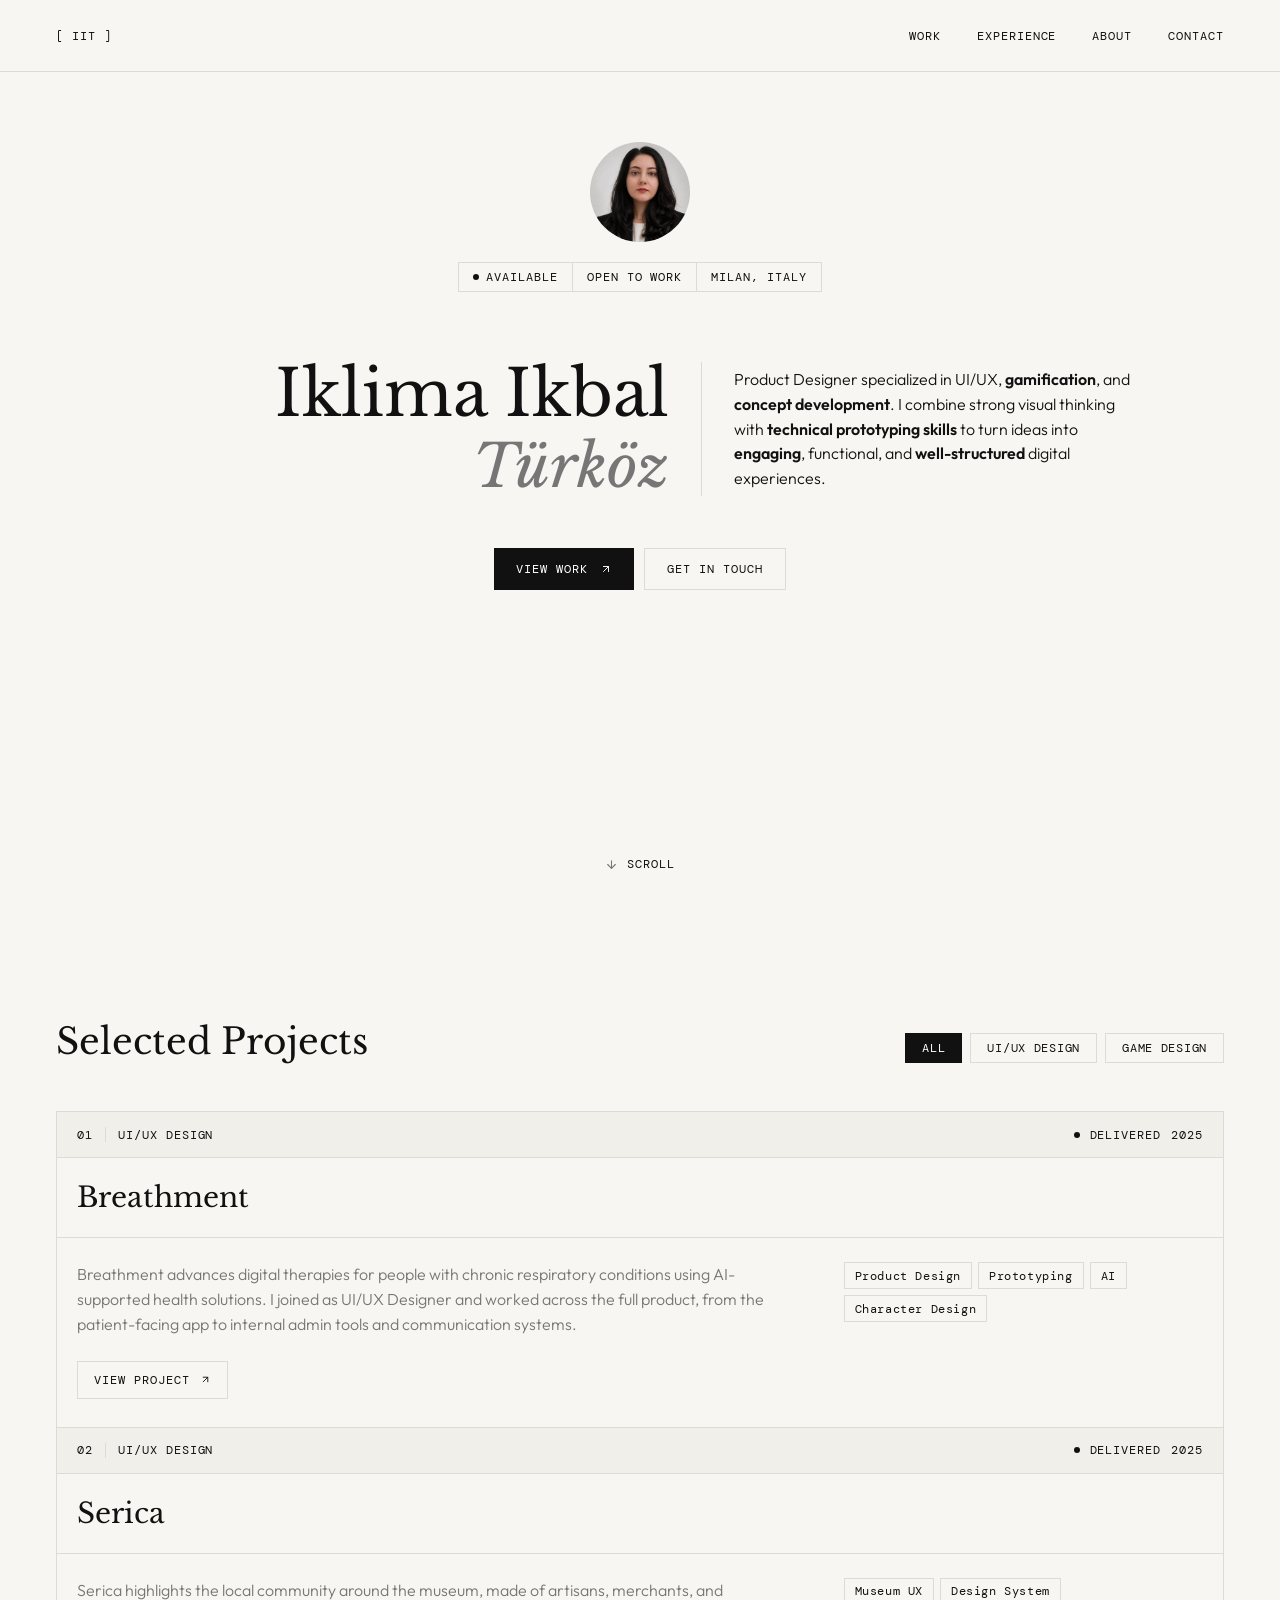
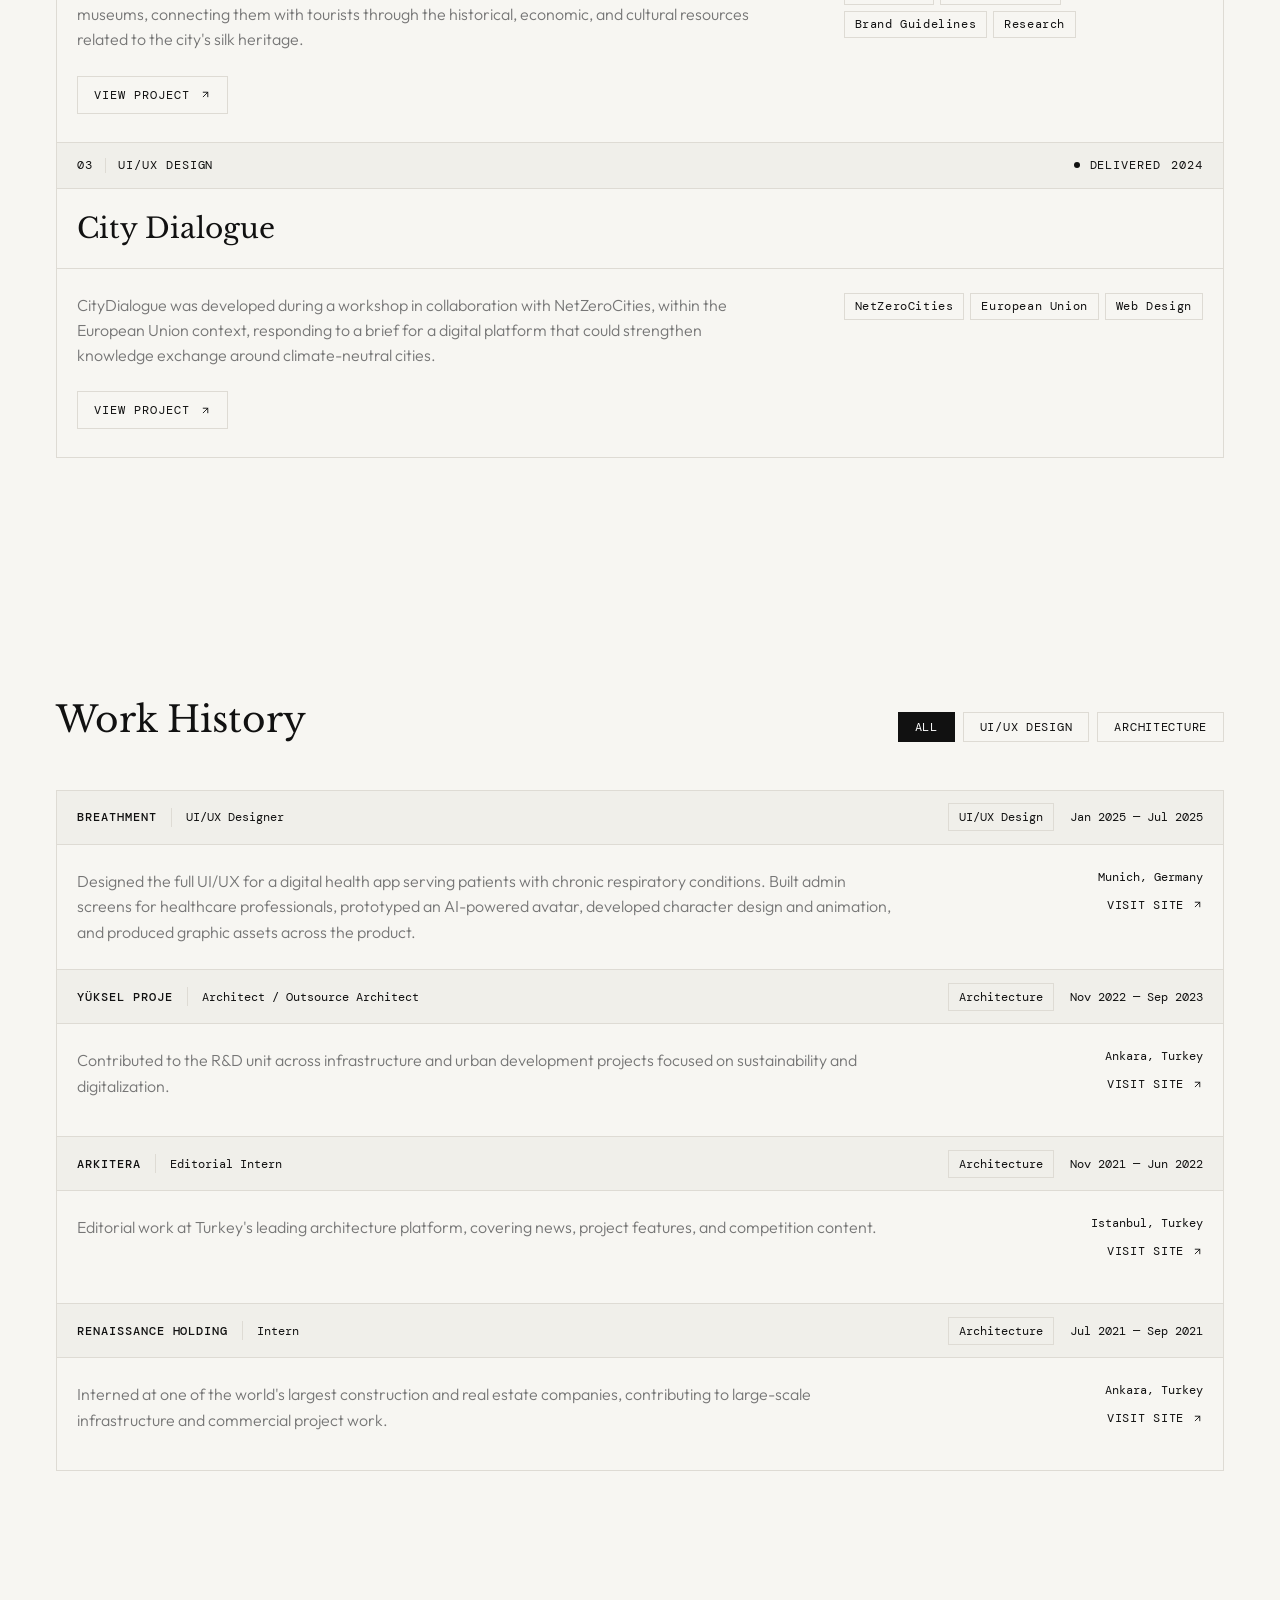
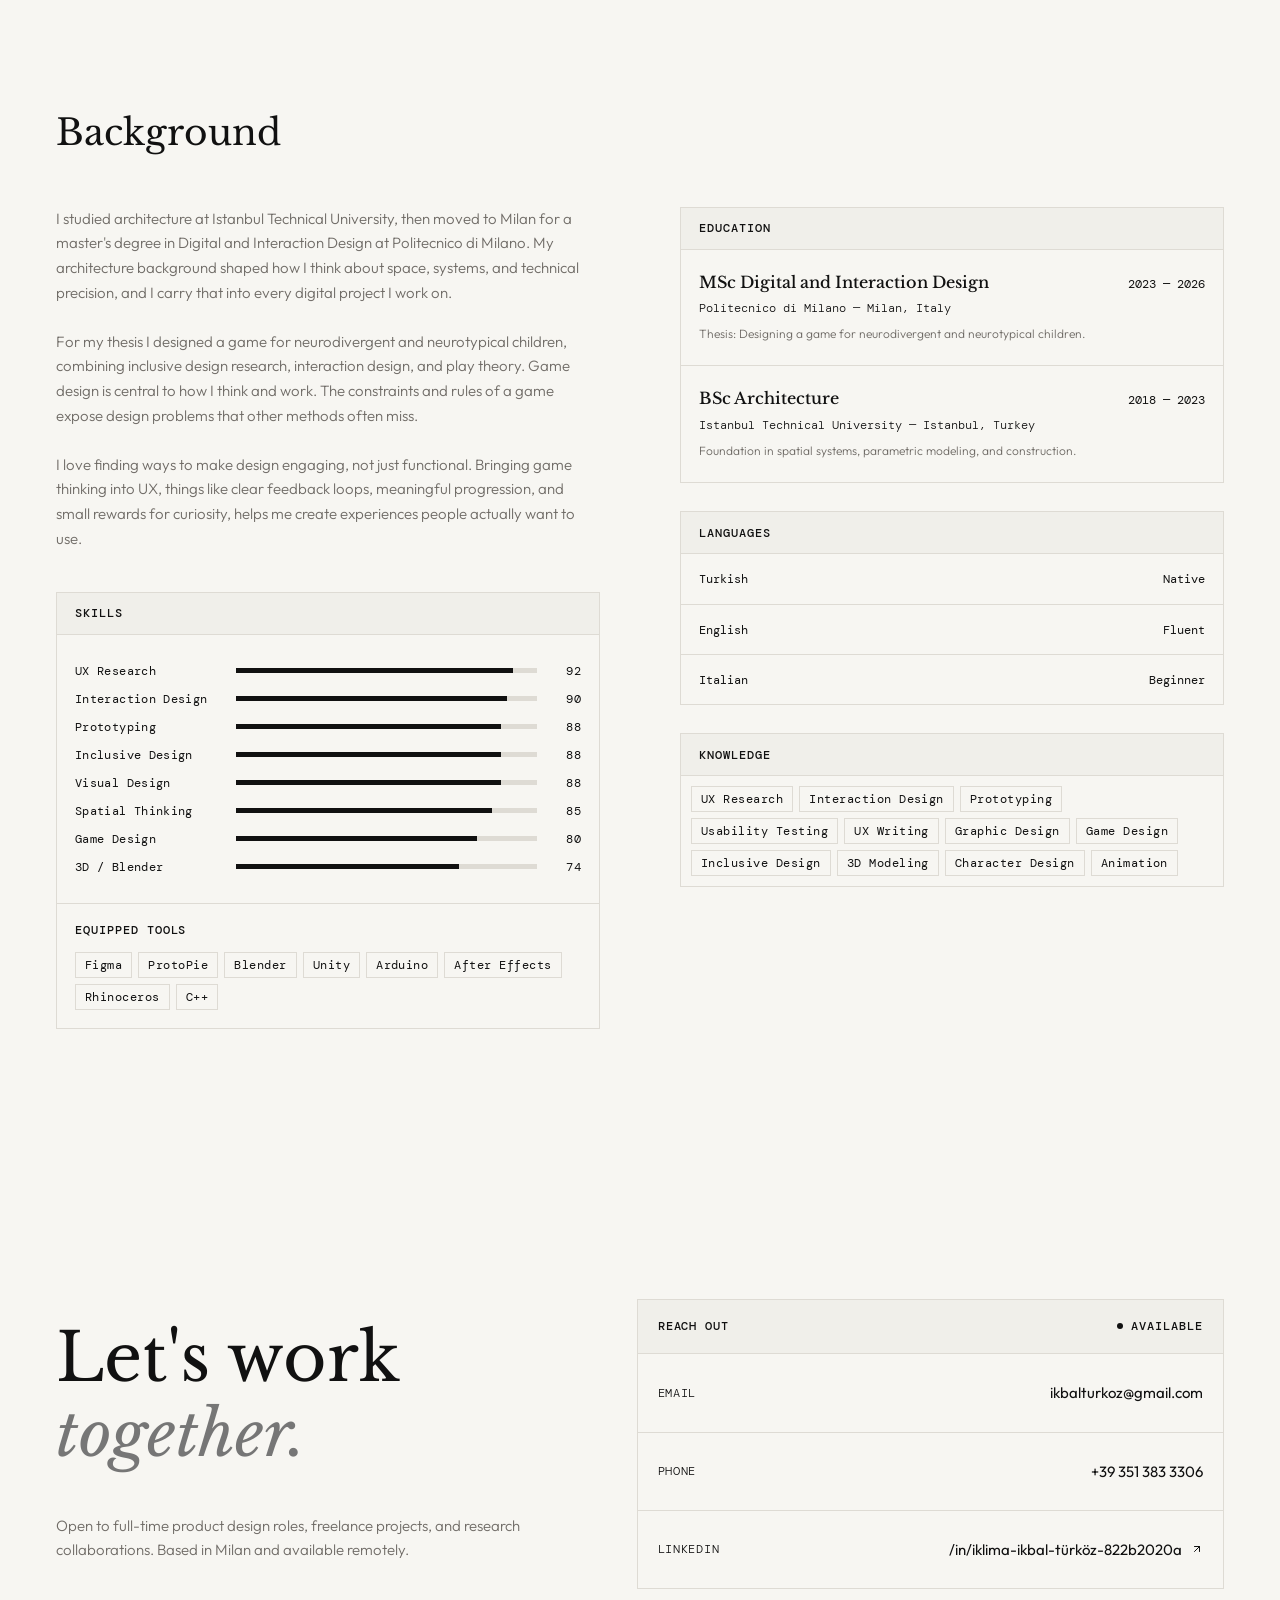
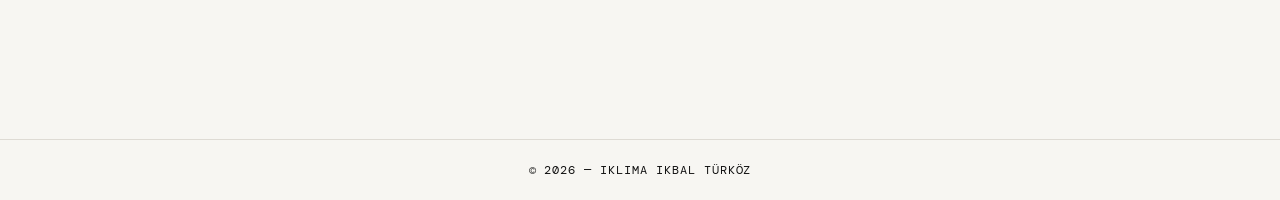
==== commit fb2defaf: "city dialogue page completed with responsive design" ====
--- a/index.html
+++ b/index.html
@@ -115,7 +115,7 @@
       <div class="hero-profile">
 
         <img
-          src="images/profile.jpeg"
+          src="images/profile.png"
           alt="Portrait of Iklima Ikbal Türköz"
           class="profile-image"
         >
@@ -578,7 +578,7 @@
           <!-- Project CTA -->
 
           <a
-            href="#"
+            href="serica.html"
             class="project-link"
           >
 
@@ -700,7 +700,7 @@
           <!-- Project CTA -->
 
           <a
-            href="#"
+            href="city-dialogue.html"
             class="project-link"
           >
 
--- a/css/responsive.css
+++ b/css/responsive.css
@@ -83,7 +83,39 @@
         max-width: 650px;
     }
 
-}
+
+
+  /* Serica Tablet: geniş desktop kolonlarını biraz daraltır */
+
+  .serica-page .project-intro {
+    column-gap: 50px;
+  }
+
+
+  .serica-work-content,
+  .serica-touchpoint-content {
+    column-gap: 36px;
+  }
+
+
+  .serica-touchpoint-content {
+    grid-template-columns:
+      minmax(280px, 0.9fr)
+      minmax(360px, 1.1fr);
+  }
+
+
+  .serica-brand-middle {
+    column-gap: 18px;
+  }
+
+
+  .serica-poster-grid {
+    gap: 18px;
+  }
+
+}
+
 
 
 /*
@@ -1463,10 +1495,8 @@
   gap: 7px;
 }
 
-}
-
-@media (max-width: 600px) {
-  .breathment-page .project-footer {
+
+.breathment-page .project-footer {
     width: 100%;
     min-height: auto;
     padding: 20px var(--page-padding);
@@ -1513,4 +1543,1249 @@
     width: 9px;
     height: 9px;
   }
-}
+
+/* Serica Mobile: project overview mobileda vertical düzene geçer */
+
+.serica-page .project-overview {
+  padding:
+    72px
+    var(--page-padding)
+    70px;
+}
+
+
+.serica-page .project-intro {
+  display: flex;
+
+  flex-direction: column;
+
+  width: 100%;
+
+  gap: 30px;
+
+  margin-bottom: 48px;
+}
+
+
+.serica-page .project-detail-title {
+  width: 100%;
+
+  font-size: 48px;
+
+  line-height: 1;
+}
+
+
+.serica-page .project-detail-description {
+  width: 100%;
+
+  max-width: none;
+
+  font-size: 15px;
+
+  line-height: 1.6;
+}
+
+
+
+/* Serica Project Info Mobile: 2x2 layout */
+
+.serica-page .project-info-grid {
+  grid-template-columns:
+    repeat(2, minmax(0, 1fr));
+}
+
+
+.serica-page .project-info-item {
+  min-height: 94px;
+
+  padding:
+    18px
+    14px;
+}
+
+
+.serica-page .project-info-item + .project-info-item {
+  border-left: none;
+}
+
+
+.serica-page .project-info-item:nth-child(even) {
+  border-left:
+    1px
+    solid
+    var(--color-border);
+}
+
+
+.serica-page .project-info-item:nth-child(n + 3) {
+  border-top:
+    1px
+    solid
+    var(--color-border);
+}
+
+
+
+/* Serica Tags Mobile */
+
+.serica-page .project-detail-tags {
+  padding:
+    16px
+    14px;
+
+  gap: 6px;
+}
+
+
+
+/* Serica Footer Mobile */
+
+.serica-page .project-footer {
+  width: 100%;
+
+  min-height: auto;
+
+  padding:
+    20px
+    var(--page-padding);
+
+  display: grid;
+
+  grid-template-columns:
+    1fr
+    1fr;
+
+  grid-template-rows:
+    auto
+    auto;
+
+  column-gap: 16px;
+  row-gap: 18px;
+
+  align-items: center;
+}
+
+
+.serica-page .project-footer-back {
+  grid-column: 1;
+  grid-row: 1;
+
+  justify-self: start;
+}
+
+
+.serica-page .project-footer-next {
+  grid-column: 2;
+  grid-row: 1;
+
+  justify-self: end;
+}
+
+
+.serica-page .project-footer-copyright {
+  grid-column:
+    1 / -1;
+
+  grid-row: 2;
+
+  justify-self: center;
+
+  margin: 0;
+
+  font-size: 7px;
+
+  text-align: center;
+
+  white-space: normal;
+}
+
+
+.serica-page .project-footer-link {
+  font-size: 7px;
+
+  gap: 6px;
+
+  white-space: nowrap;
+}
+
+
+.serica-page .project-footer-back-icon,
+.serica-page .project-footer-next-icon {
+  width: 9px;
+  height: 9px;
+}
+
+/* ==========================================================
+   SERICA PAGE — MOBILE
+========================================================== */
+
+
+/* Project Header */
+
+.serica-page .project-header {
+  min-height: 64px;
+  height: auto;
+
+  padding:
+    14px
+    var(--page-padding);
+}
+
+
+.serica-page .project-header-link {
+  font-size: 8px;
+
+  gap: 6px;
+}
+
+
+.serica-page .project-header-logo {
+  font-size: 10px;
+}
+
+
+.serica-page .project-back-icon {
+  width: 10px;
+  height: 10px;
+}
+
+
+
+/* ==========================================================
+   PROJECT OVERVIEW
+========================================================== */
+
+.serica-page .project-overview {
+  padding:
+    72px
+    var(--page-padding)
+    70px;
+}
+
+
+.serica-page .project-intro {
+  display: flex;
+
+  flex-direction: column;
+
+  width: 100%;
+
+  gap: 30px;
+
+  margin-bottom: 48px;
+}
+
+
+.serica-page .project-detail-title {
+  width: 100%;
+
+  font-size: 48px;
+
+  line-height: 1;
+}
+
+
+.serica-page .project-detail-description {
+  width: 100%;
+
+  max-width: none;
+
+  font-size: 15px;
+
+  line-height: 1.6;
+}
+
+
+
+/* Project Info: desktop 4 kolon → mobile 2x2 */
+
+.serica-page .project-info-grid {
+  grid-template-columns:
+    repeat(2, minmax(0, 1fr));
+}
+
+
+.serica-page .project-info-item {
+  min-height: 94px;
+
+  padding:
+    18px
+    14px;
+}
+
+
+.serica-page .project-info-item + .project-info-item {
+  border-left: none;
+}
+
+
+.serica-page .project-info-item:nth-child(even) {
+  border-left:
+    1px
+    solid
+    var(--color-border);
+}
+
+
+.serica-page .project-info-item:nth-child(n + 3) {
+  border-top:
+    1px
+    solid
+    var(--color-border);
+}
+
+
+.serica-page .project-info-label {
+  font-size: 9px;
+}
+
+
+.serica-page .project-info-value {
+  font-size: 14px;
+}
+
+
+.serica-page .project-detail-tags {
+  padding:
+    16px
+    14px;
+
+  gap: 6px;
+}
+
+
+
+/* ==========================================================
+   SHARED SERICA SECTION TITLES
+========================================================== */
+
+.serica-page .serica-design-section,
+.serica-page .serica-touchpoints-section,
+.serica-page .serica-flow-section,
+.serica-page .serica-branding-section {
+  padding:
+    80px
+    var(--page-padding);
+}
+
+
+.serica-page .serica-section-title {
+  margin-bottom: 36px;
+
+  font-size: 36px;
+
+  line-height: 1.2;
+}
+
+
+
+/* ==========================================================
+   DESIGN WORK — ABOUT SERICA
+========================================================== */
+
+.serica-page .serica-work-header {
+  min-height: auto;
+
+  padding:
+    15px
+    14px;
+}
+
+
+.serica-page .serica-work-content {
+  display: flex;
+
+  flex-direction: column;
+
+  width: 100%;
+
+  gap: 30px;
+
+  padding:
+    26px
+    14px;
+}
+
+
+.serica-page .serica-work-copy {
+  width: 100%;
+
+  max-width: none;
+}
+
+
+.serica-page .serica-work-copy p {
+  width: 100%;
+
+  font-size: 14px;
+
+  line-height: 1.6;
+}
+
+
+.serica-page .serica-work-tags {
+  gap: 6px;
+}
+
+
+
+/* Video */
+
+.serica-page .serica-video-frame {
+  width: 100%;
+
+  padding: 8px;
+
+  border-radius: 18px;
+}
+
+
+.serica-page .serica-video-wrapper {
+  width: 100%;
+
+  border-radius: 12px;
+}
+
+
+.serica-page .serica-about-video {
+  width: 100%;
+
+  height: auto;
+}
+
+
+.serica-page .serica-video-toggle {
+  width: 52px;
+  height: 52px;
+}
+
+
+
+/* ==========================================================
+   TOUCHPOINTS
+========================================================== */
+
+.serica-page .serica-touchpoint-card + .serica-touchpoint-card {
+  margin-top: 24px;
+}
+
+
+.serica-page .serica-touchpoint-header {
+  min-height: auto;
+
+  padding:
+    14px;
+
+  flex-wrap: wrap;
+
+  gap: 10px;
+}
+
+
+.serica-page .serica-touchpoint-header-left {
+  min-width: 0;
+}
+
+
+.serica-page .serica-touchpoint-tool {
+  font-size: 9px;
+}
+
+
+.serica-page .serica-touchpoint-content {
+  display: flex;
+
+  flex-direction: column;
+
+  width: 100%;
+
+  gap: 30px;
+
+  padding:
+    26px
+    14px;
+}
+
+
+.serica-page .serica-touchpoint-copy {
+  width: 100%;
+
+  max-width: none;
+}
+
+
+.serica-page .serica-touchpoint-copy p {
+  width: 100%;
+
+  font-size: 14px;
+
+  line-height: 1.6;
+}
+
+
+.serica-page .serica-touchpoint-tags {
+  margin-bottom: 18px;
+}
+
+
+
+/* Mockup container */
+
+.serica-page .serica-touchpoint-visual {
+  width: 100%;
+
+  min-height: 0;
+
+  padding:
+    16px
+    0;
+}
+
+
+
+/* App mockup mobile */
+
+.serica-page .serica-touchpoint-image--app {
+  width: auto;
+
+  max-width: 210px;
+
+  max-height: 430px;
+}
+
+
+
+/* Website mockup mobile */
+
+.serica-page .serica-touchpoint-image--website {
+  width: 100%;
+
+  max-width: 100%;
+
+  max-height: none;
+}
+
+
+
+/* ==========================================================
+   UI FLOW DIAGRAMS
+========================================================== */
+
+.serica-page .serica-flow-card + .serica-flow-card {
+  margin-top: 24px;
+}
+
+
+.serica-page .serica-flow-header {
+  min-height: auto;
+
+  padding:
+    14px;
+
+  flex-wrap: wrap;
+
+  gap: 10px;
+}
+
+
+.serica-page .serica-flow-tool {
+  font-size: 9px;
+}
+
+
+.serica-page .serica-flow-visual {
+  width: 100%;
+
+  padding:
+    16px
+    10px;
+}
+
+
+.serica-page .serica-flow-image {
+  width: 100%;
+
+  max-width: none;
+
+  height: auto;
+}
+
+
+
+/* ==========================================================
+   BRAND IDENTITY
+========================================================== */
+
+.serica-page .serica-brand-card + .serica-brand-card {
+  margin-top: 24px;
+}
+
+
+.serica-page .serica-brand-header {
+  min-height: auto;
+
+  padding:
+    14px;
+
+  flex-wrap: wrap;
+
+  align-items: flex-start;
+
+  gap: 10px;
+}
+
+
+.serica-page .serica-brand-header-left {
+  min-width: 0;
+}
+
+
+.serica-page .serica-brand-tools {
+  width: 100%;
+
+  justify-content: flex-start;
+
+  gap: 6px;
+}
+
+
+.serica-page .serica-brand-tool {
+  font-size: 9px;
+
+  white-space: normal;
+}
+
+
+.serica-page .serica-brand-content {
+  padding:
+    24px
+    14px;
+}
+
+
+
+/* Palette */
+
+.serica-page .serica-brand-palette-block {
+  margin-bottom: 34px;
+}
+
+
+.serica-page .serica-brand-palette-image {
+  width: 100%;
+
+  max-width: none;
+}
+
+
+
+/* Typography + Marks:
+   desktopta yan yana, mobileda alt alta */
+
+.serica-page .serica-brand-middle {
+  display: flex;
+
+  flex-direction: column;
+
+  width: 100%;
+
+  gap: 34px;
+}
+
+
+.serica-page .serica-brand-typography-image,
+.serica-page .serica-brand-marks-image {
+  width: 100%;
+
+  max-width: none;
+}
+
+
+
+/* ==========================================================
+   POSTER DESIGN
+========================================================== */
+
+.serica-page .serica-poster-grid {
+  padding:
+    16px
+    14px;
+
+  display: flex;
+
+  flex-direction: column;
+
+  width: 100%;
+
+  gap: 18px;
+}
+
+
+.serica-page .serica-poster-visual {
+  width: 100%;
+
+  height: auto;
+}
+
+
+.serica-page .serica-poster-image {
+  width: 100%;
+
+  height: auto;
+
+  object-fit: contain;
+}
+
+
+
+/* ==========================================================
+   PROJECT FOOTER
+========================================================== */
+
+.serica-page .project-footer {
+  width: 100%;
+
+  min-height: auto;
+
+  padding:
+    20px
+    var(--page-padding);
+
+  display: grid;
+
+  grid-template-columns:
+    1fr
+    1fr;
+
+  grid-template-rows:
+    auto
+    auto;
+
+  column-gap: 16px;
+  row-gap: 18px;
+
+  align-items: center;
+}
+
+
+.serica-page .project-footer-back {
+  grid-column: 1;
+  grid-row: 1;
+
+  justify-self: start;
+}
+
+
+.serica-page .project-footer-next {
+  grid-column: 2;
+  grid-row: 1;
+
+  justify-self: end;
+}
+
+
+.serica-page .project-footer-copyright {
+  grid-column:
+    1 / -1;
+
+  grid-row: 2;
+
+  justify-self: center;
+
+  margin: 0;
+
+  font-size: 7px;
+
+  text-align: center;
+
+  white-space: normal;
+}
+
+
+.serica-page .project-footer-link {
+  font-size: 7px;
+
+  gap: 6px;
+
+  white-space: nowrap;
+}
+
+
+.serica-page .project-footer-back-icon,
+.serica-page .project-footer-next-icon {
+  width: 9px;
+  height: 9px;
+}
+
+
+/* ==========================================================
+   CITY DIALOGUE PAGE — MOBILE
+========================================================== */
+
+
+/* Project Header */
+
+.city-dialogue-page .project-header {
+  min-height: 64px;
+  height: auto;
+
+  padding:
+    14px
+    var(--page-padding);
+}
+
+
+.city-dialogue-page .project-header-link {
+  font-size: 8px;
+
+  gap: 6px;
+}
+
+
+.city-dialogue-page .project-header-logo {
+  font-size: 10px;
+}
+
+
+.city-dialogue-page .project-back-icon {
+  width: 10px;
+  height: 10px;
+}
+
+
+
+/* ==========================================================
+   PROJECT OVERVIEW
+========================================================== */
+
+.city-dialogue-page .project-overview {
+  padding:
+    72px
+    var(--page-padding)
+    70px;
+}
+
+
+.city-dialogue-page .project-intro {
+  display: flex;
+
+  flex-direction: column;
+
+  width: 100%;
+
+  gap: 30px;
+
+  margin-bottom: 48px;
+}
+
+
+.city-dialogue-page .project-detail-title {
+  width: 100%;
+
+  font-size: 44px;
+
+  line-height: 1;
+}
+
+
+.city-dialogue-page .project-detail-description {
+  width: 100%;
+
+  max-width: none;
+
+  font-size: 15px;
+
+  line-height: 1.6;
+}
+
+
+
+/* Project Info: 4 columns → 2x2 grid */
+
+.city-dialogue-page .project-info-grid {
+  grid-template-columns:
+    repeat(2, minmax(0, 1fr));
+}
+
+
+.city-dialogue-page .project-info-item {
+  min-height: 94px;
+
+  padding:
+    18px
+    14px;
+}
+
+
+.city-dialogue-page .project-info-item + .project-info-item {
+  border-left: none;
+}
+
+
+.city-dialogue-page .project-info-item:nth-child(even) {
+  border-left:
+    1px
+    solid
+    var(--color-border);
+}
+
+
+.city-dialogue-page .project-info-item:nth-child(n + 3) {
+  border-top:
+    1px
+    solid
+    var(--color-border);
+}
+
+
+.city-dialogue-page .project-info-label {
+  font-size: 9px;
+}
+
+
+.city-dialogue-page .project-info-value {
+  font-size: 14px;
+}
+
+
+.city-dialogue-page .project-detail-tags {
+  padding:
+    16px
+    14px;
+
+  gap: 6px;
+}
+
+
+
+/* ==========================================================
+   SHARED CITY DIALOGUE SECTIONS
+========================================================== */
+
+.city-dialogue-page .city-dialogue-design-section,
+.city-dialogue-page .city-dialogue-touchpoints-section,
+.city-dialogue-page .city-dialogue-ia-section {
+  padding:
+    80px
+    var(--page-padding);
+}
+
+
+.city-dialogue-page .city-dialogue-section-title {
+  margin-bottom: 36px;
+
+  font-size: 36px;
+
+  line-height: 1.2;
+}
+
+
+
+/* ==========================================================
+   DESIGN WORK / ABOUT CITYDIALOGUE
+========================================================== */
+
+.city-dialogue-page .city-dialogue-work-header {
+  min-height: auto;
+
+  padding:
+    15px
+    14px;
+}
+
+
+.city-dialogue-page .city-dialogue-work-content {
+  display: flex;
+
+  flex-direction: column;
+
+  width: 100%;
+
+  gap: 30px;
+
+  padding:
+    26px
+    14px;
+}
+
+
+.city-dialogue-page .city-dialogue-work-copy {
+  width: 100%;
+
+  max-width: none;
+}
+
+
+.city-dialogue-page .city-dialogue-work-copy p {
+  width: 100%;
+
+  font-size: 14px;
+
+  line-height: 1.6;
+}
+
+
+.city-dialogue-page .city-dialogue-work-tags {
+  gap: 6px;
+}
+
+
+
+/* ==========================================================
+   VIDEO
+========================================================== */
+
+.city-dialogue-page .city-dialogue-video-frame {
+  width: 100%;
+
+  padding: 8px;
+
+  border-radius: 18px;
+}
+
+
+.city-dialogue-page .city-dialogue-video-wrapper {
+  width: 100%;
+
+  border-radius: 12px;
+}
+
+
+.city-dialogue-page .city-dialogue-about-video {
+  width: 100%;
+
+  height: auto;
+}
+
+
+.city-dialogue-page .city-dialogue-video-toggle {
+  width: 52px;
+  height: 52px;
+}
+
+
+
+/* ==========================================================
+   TOUCHPOINTS
+========================================================== */
+
+.city-dialogue-page .city-dialogue-touchpoint-header {
+  min-height: auto;
+
+  padding:
+    14px;
+
+  flex-wrap: wrap;
+
+  gap: 10px;
+}
+
+
+.city-dialogue-page .city-dialogue-touchpoint-header-left {
+  min-width: 0;
+}
+
+
+.city-dialogue-page .city-dialogue-touchpoint-tool {
+  font-size: 9px;
+}
+
+
+.city-dialogue-page .city-dialogue-touchpoint-content {
+  display: flex;
+
+  flex-direction: column;
+
+  width: 100%;
+
+  gap: 30px;
+
+  padding:
+    26px
+    14px;
+}
+
+
+.city-dialogue-page .city-dialogue-touchpoint-copy {
+  width: 100%;
+
+  max-width: none;
+}
+
+
+.city-dialogue-page .city-dialogue-touchpoint-copy p {
+  width: 100%;
+
+  font-size: 14px;
+
+  line-height: 1.6;
+}
+
+
+.city-dialogue-page .city-dialogue-touchpoint-tags {
+  margin-bottom: 18px;
+}
+
+
+.city-dialogue-page .city-dialogue-touchpoint-visual {
+  width: 100%;
+
+  padding-top: 6px;
+
+  display: flex;
+
+  justify-content: center;
+}
+
+
+.city-dialogue-page .city-dialogue-touchpoint-image {
+  display: block;
+
+  width: 100%;
+
+  max-width: 100%;
+
+  height: auto;
+
+  object-fit: contain;
+}
+
+
+
+/* ==========================================================
+   INFORMATION ARCHITECTURE
+========================================================== */
+
+.city-dialogue-page .city-dialogue-ia-header {
+  min-height: auto;
+
+  padding:
+    14px;
+
+  flex-wrap: wrap;
+
+  gap: 10px;
+}
+
+
+.city-dialogue-page .city-dialogue-ia-header-left {
+  min-width: 0;
+}
+
+
+.city-dialogue-page .city-dialogue-ia-name {
+  line-height: 1.4;
+}
+
+
+.city-dialogue-page .city-dialogue-ia-tool {
+  font-size: 9px;
+}
+
+
+.city-dialogue-page .city-dialogue-ia-body {
+  width: 100%;
+
+  padding:
+    16px
+    10px;
+}
+
+
+.city-dialogue-page .city-dialogue-ia-image {
+  display: block;
+
+  width: 100%;
+
+  max-width: none;
+
+  height: auto;
+
+  object-fit: contain;
+}
+
+
+
+/* ==========================================================
+   PROJECT FOOTER
+========================================================== */
+
+.city-dialogue-page .project-footer {
+  width: 100%;
+
+  min-height: auto;
+
+  padding:
+    20px
+    var(--page-padding);
+
+  display: grid;
+
+  grid-template-columns:
+    1fr
+    1fr;
+
+  grid-template-rows:
+    auto
+    auto;
+
+  column-gap: 16px;
+  row-gap: 18px;
+
+  align-items: center;
+}
+
+
+.city-dialogue-page .project-footer-back {
+  grid-column: 1;
+  grid-row: 1;
+
+  justify-self: start;
+}
+
+
+.city-dialogue-page .project-footer-next {
+  grid-column: 2;
+  grid-row: 1;
+
+  justify-self: end;
+}
+
+
+.city-dialogue-page .project-footer-copyright {
+  grid-column:
+    1 / -1;
+
+  grid-row: 2;
+
+  justify-self: center;
+
+  margin: 0;
+
+  font-size: 7px;
+
+  text-align: center;
+
+  white-space: normal;
+}
+
+
+.city-dialogue-page .project-footer-link {
+  font-size: 7px;
+
+  gap: 6px;
+
+  white-space: nowrap;
+}
+
+
+.city-dialogue-page .project-footer-back-icon,
+.city-dialogue-page .project-footer-next-icon {
+  width: 9px;
+  height: 9px;
+}
+
+}
+
+
